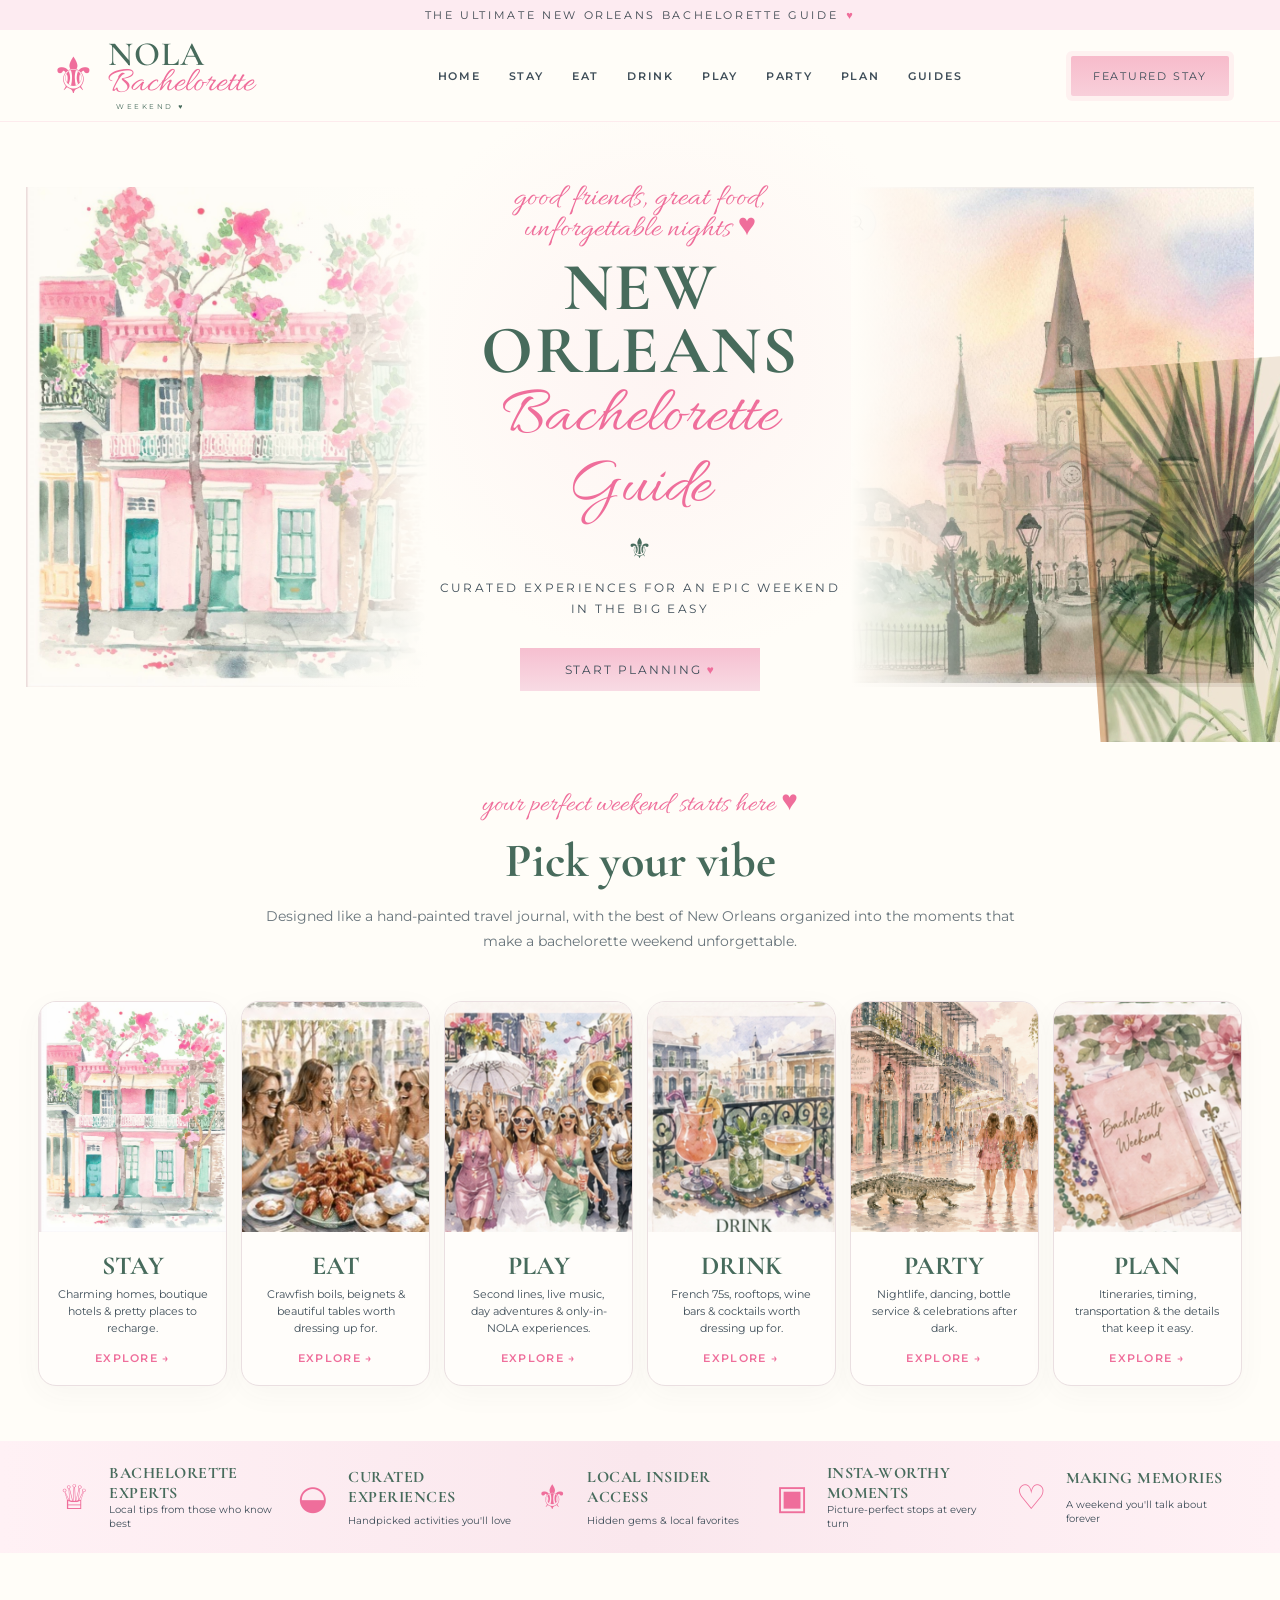
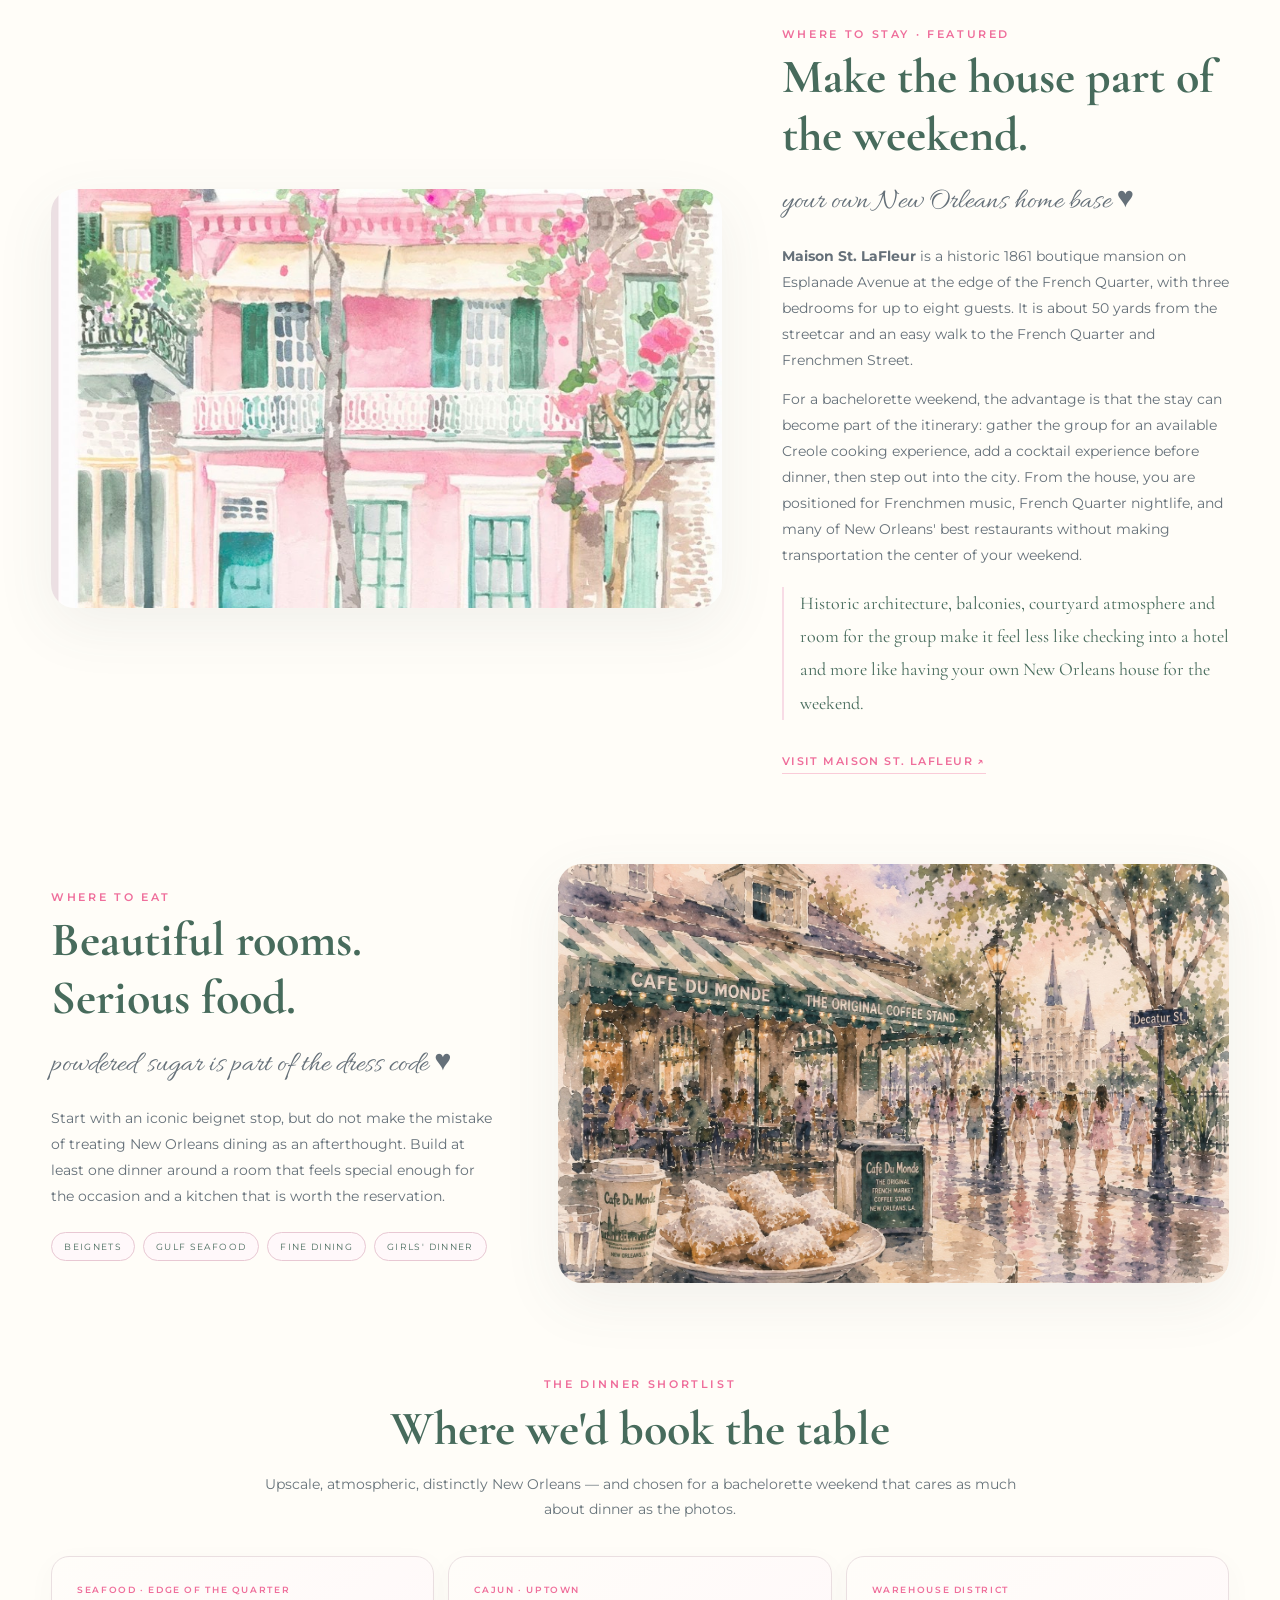
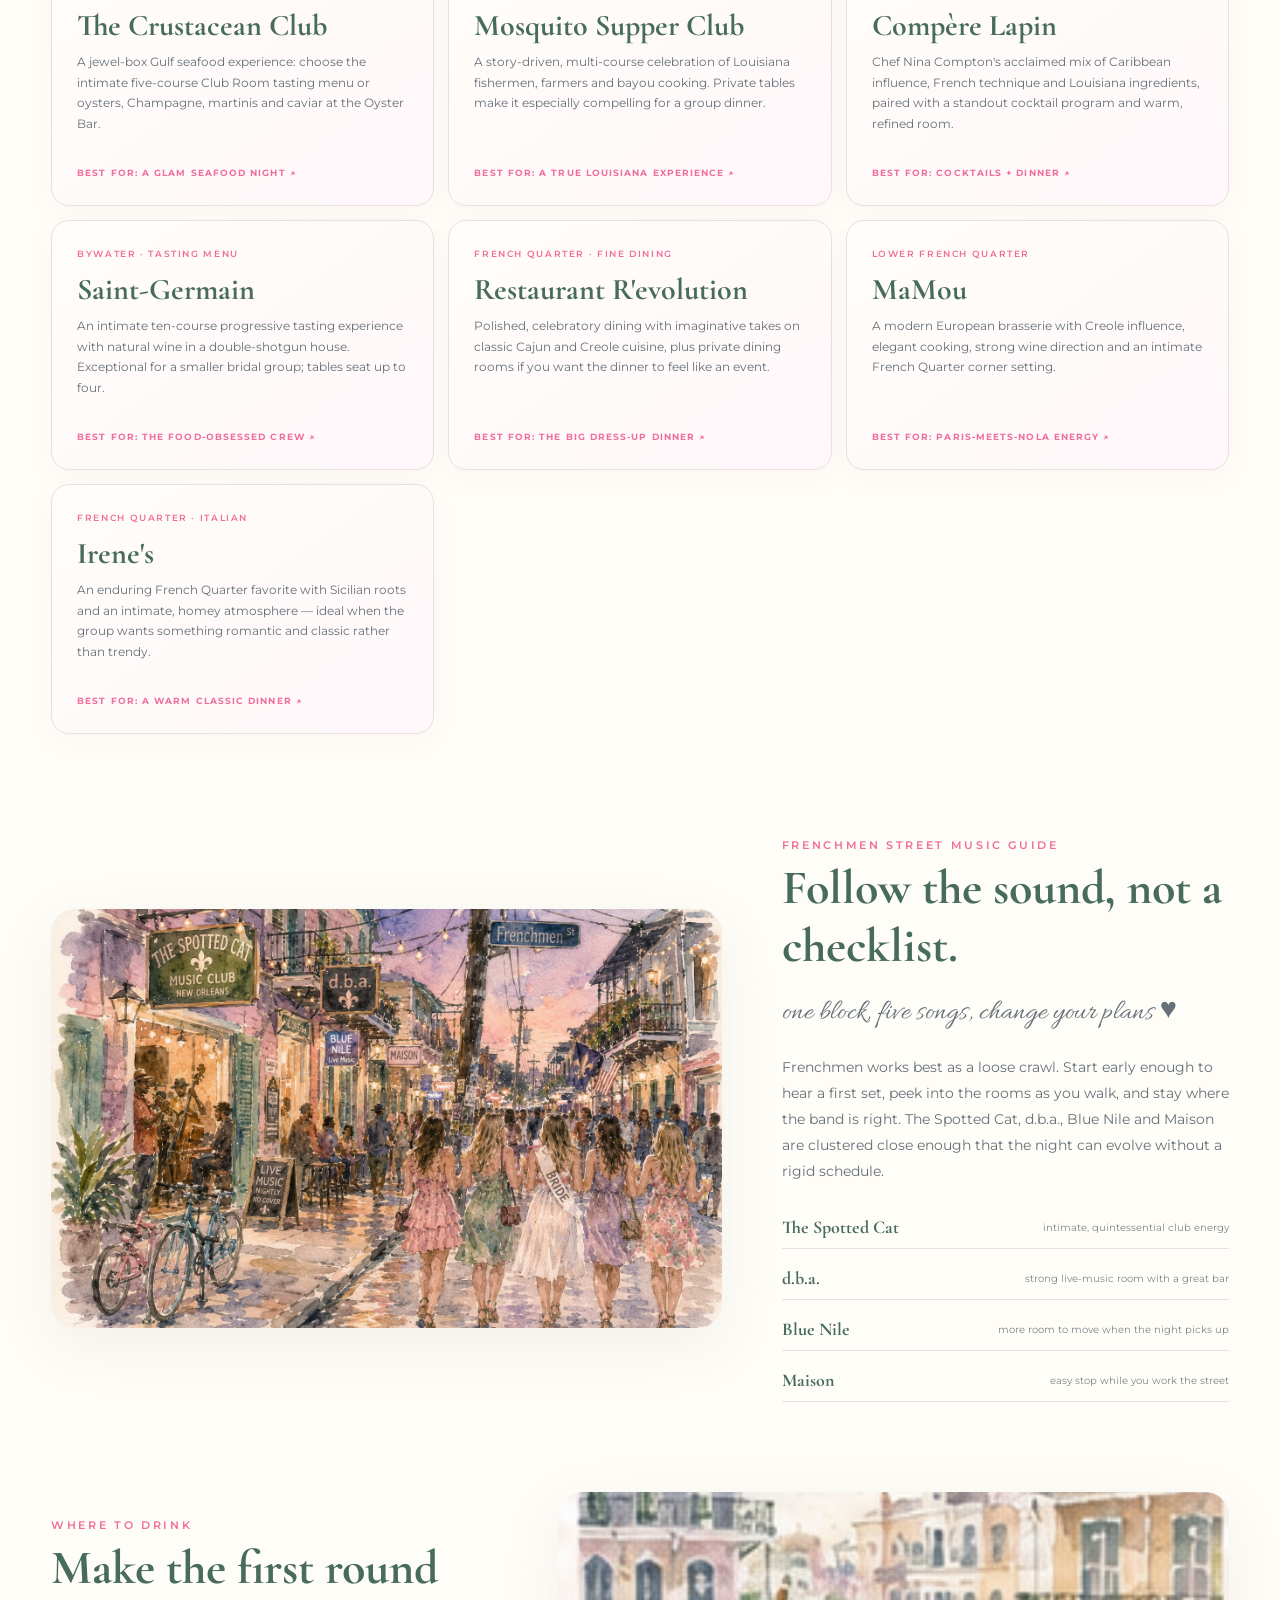
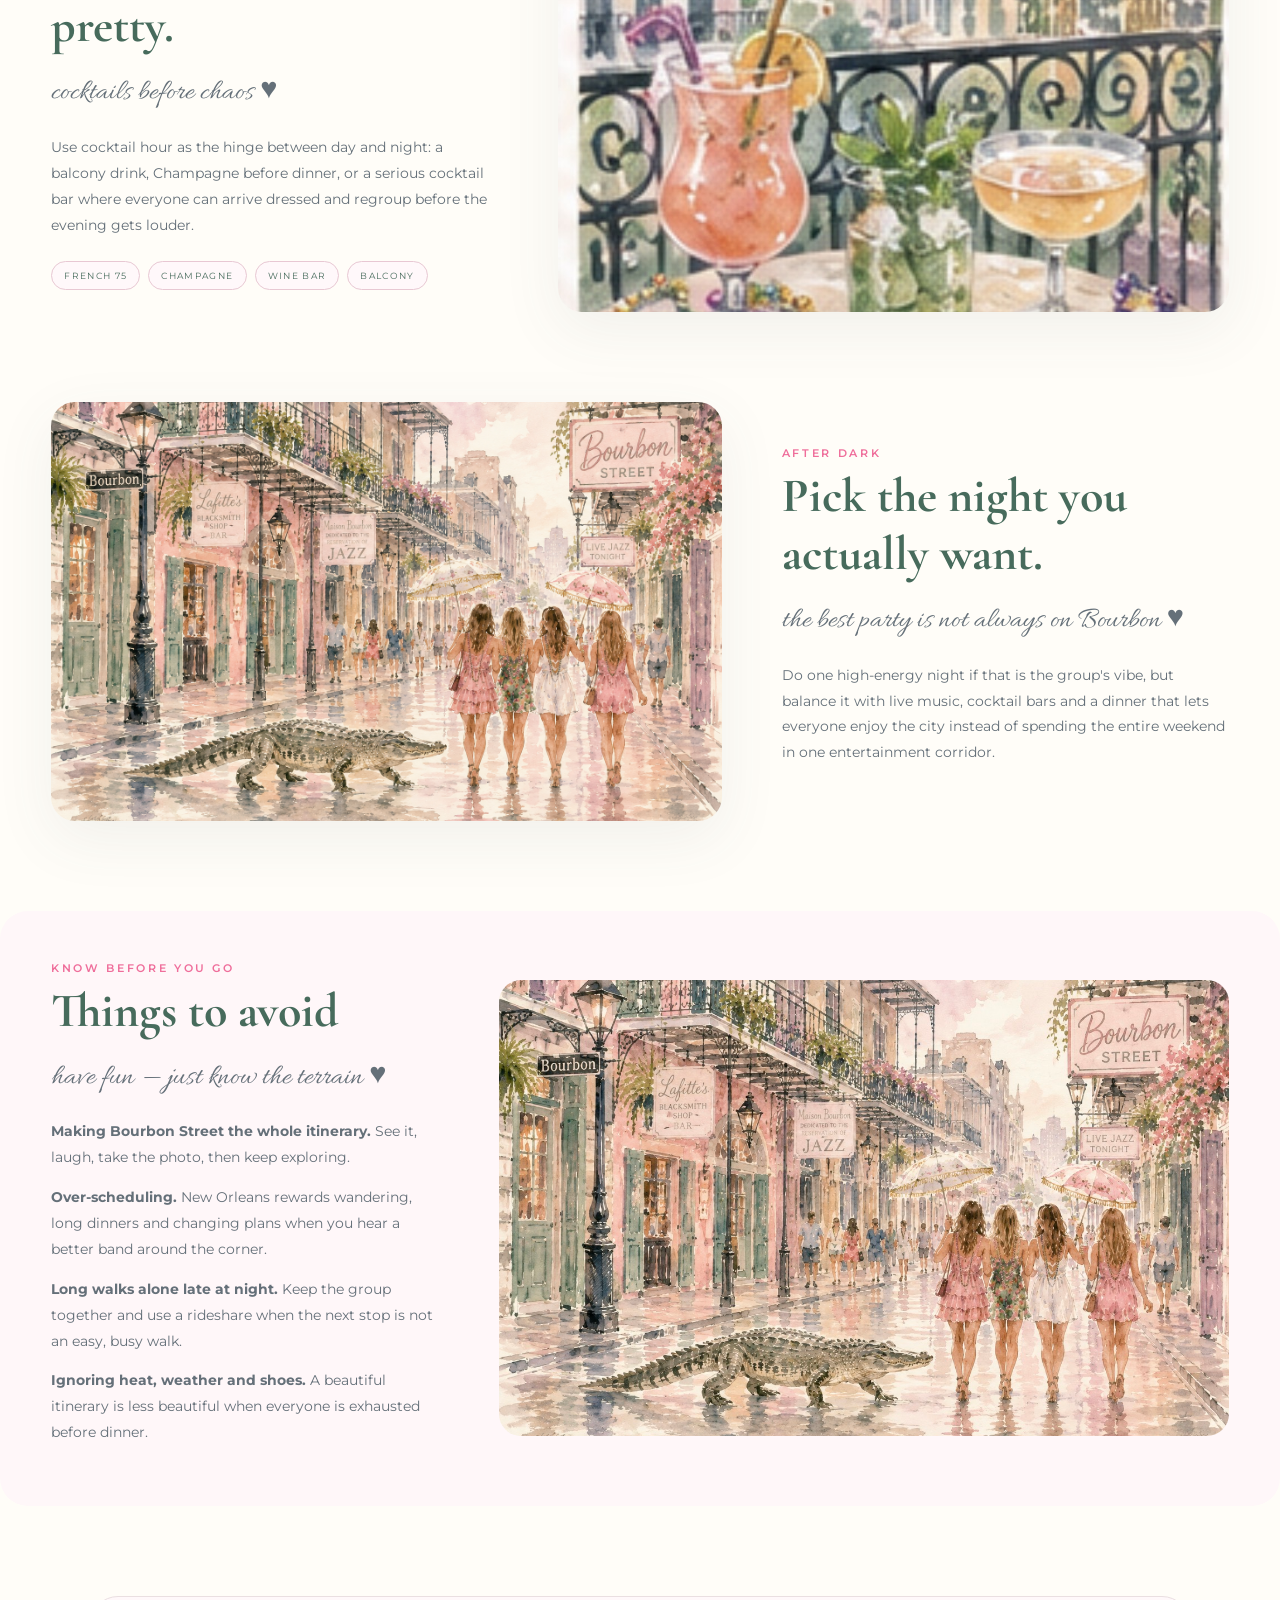
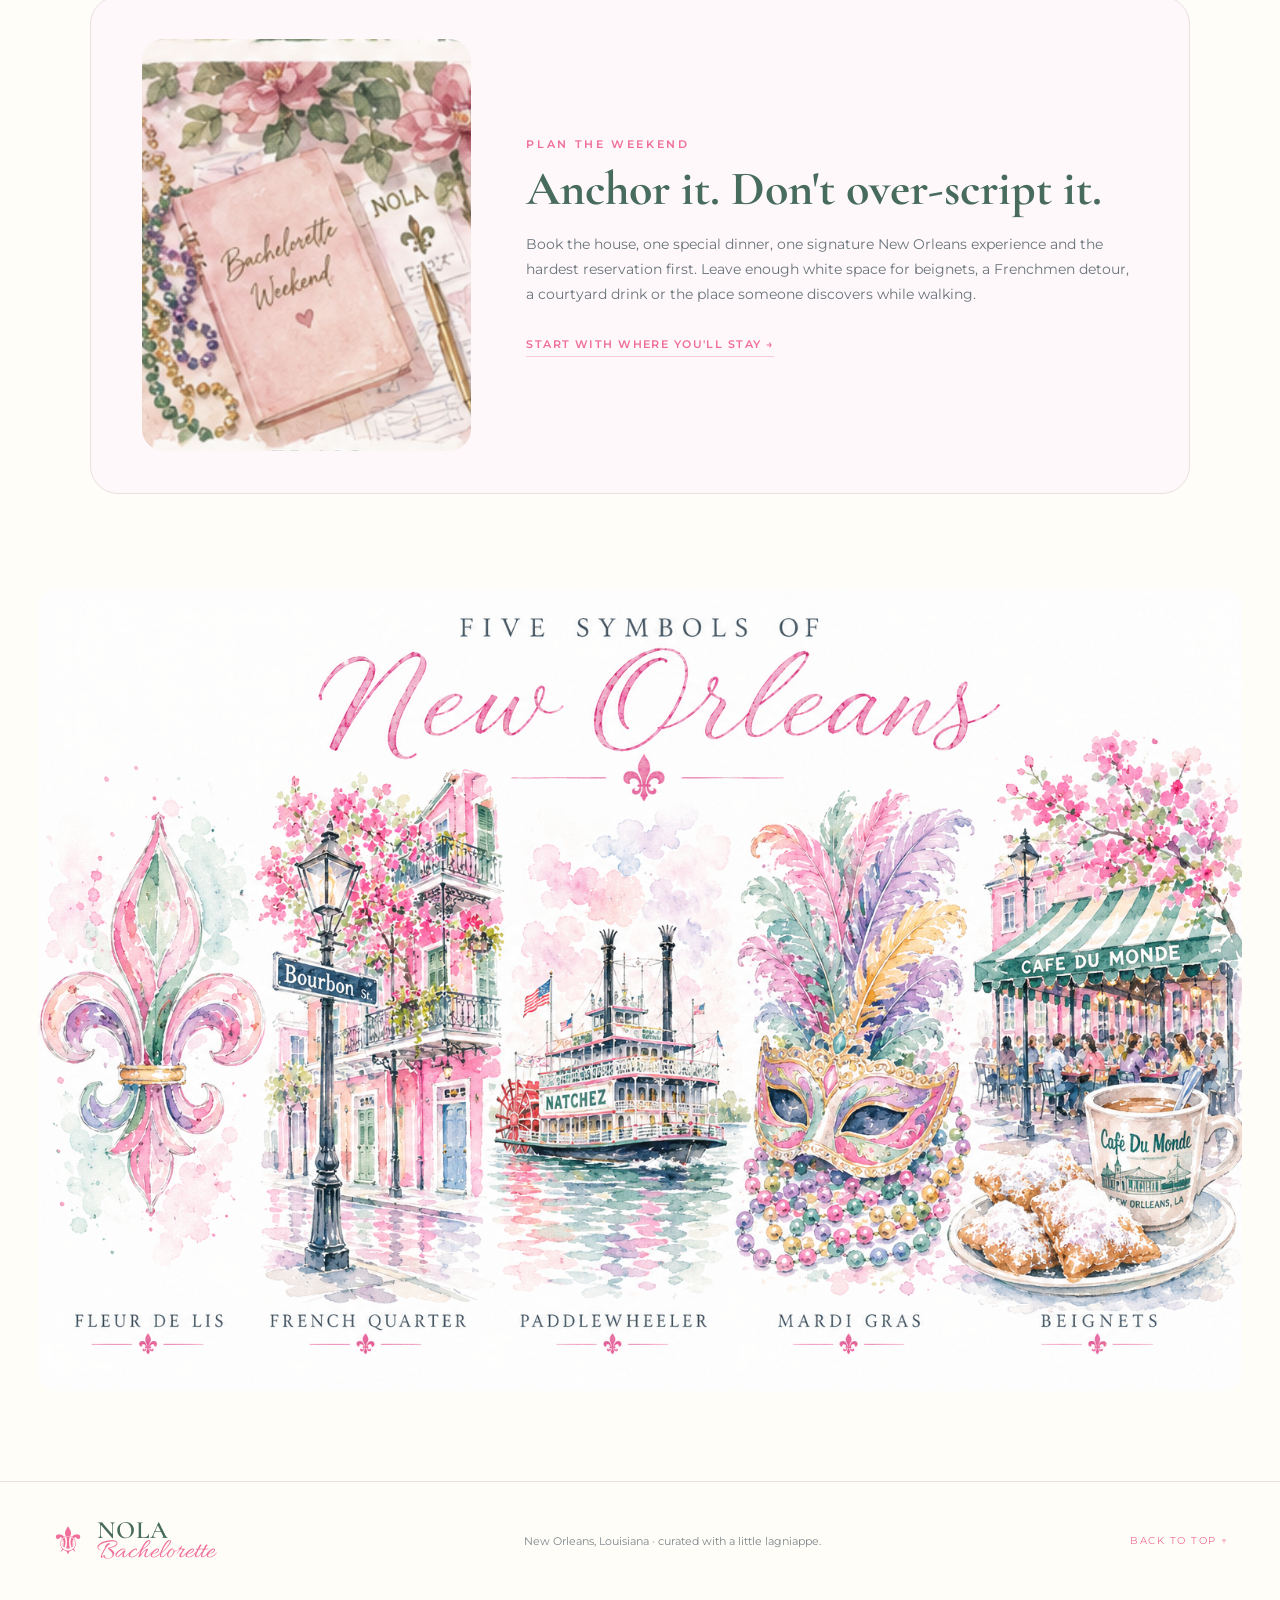
==== index.html @ ec8b835e "Add files via upload" ====
<!doctype html>
<html lang="en">
<head>
  <meta charset="utf-8" />
  <meta name="viewport" content="width=device-width, initial-scale=1" />
  <meta name="description" content="A watercolor New Orleans bachelorette weekend guide to where to stay, eat, drink, hear live music, and celebrate." />
  <title>NOLA Bachelorette Weekend</title>
  <link rel="preconnect" href="https://fonts.googleapis.com">
  <link rel="preconnect" href="https://fonts.gstatic.com" crossorigin>
  <link href="https://fonts.googleapis.com/css2?family=Allura&family=Cormorant+Garamond:wght@500;600&family=Montserrat:wght@400;500;600&display=swap" rel="stylesheet">
  <link rel="stylesheet" href="styles.css" />
</head>
<body>
  <div class="announcement">THE ULTIMATE NEW ORLEANS BACHELORETTE GUIDE <span>♥</span></div>
  <header class="site-header">
    <a class="brand" href="#home" aria-label="NOLA Bachelorette home">
      <span class="brand-mark" aria-hidden="true">⚜</span>
      <span class="brand-copy"><b>NOLA</b><em>Bachelorette</em><small>WEEKEND ♥</small></span>
    </a>
    <button class="menu-toggle" type="button" aria-label="Toggle menu" aria-controls="primary-nav" aria-expanded="false">☰</button>
    <nav class="nav" id="primary-nav" aria-label="Primary navigation">
      <a href="#home">HOME</a>
      <a href="#stay">STAY</a>
      <a href="#eat">EAT</a>
      <a href="#drink">DRINK</a>
      <a href="#play">PLAY</a>
      <a href="#party">PARTY</a>
      <a href="#plan">PLAN</a>
      <a href="#guides">GUIDES</a>
    </nav>
    <a class="contact-btn" href="https://www.maisonsaintlafleur.com/" target="_blank" rel="noopener noreferrer">FEATURED STAY</a>
  </header>

  <main>
    <section class="hero" id="home">
      <div class="hero-art hero-left"><img src="assets/stay.jpg" alt="Pastel watercolor French Quarter house"></div>
      <div class="hero-copy">
        <p class="script-kicker">good friends, great food,<br>unforgettable nights ♥</p>
        <h1>NEW ORLEANS</h1>
        <div class="hero-script">Bachelorette Guide</div>
        <div class="mini-fleur" aria-hidden="true">⚜</div>
        <p class="hero-sub">CURATED EXPERIENCES FOR AN EPIC WEEKEND<br>IN THE BIG EASY</p>
        <a href="#plan" class="brush-button">START PLANNING <span>♥</span></a>
      </div>
      <div class="hero-art hero-right"><img src="assets/cathedral.jpg" alt="Watercolor St. Louis Cathedral"></div>
      <img class="hero-palm" src="assets/palm.jpg" alt="" aria-hidden="true">
    </section>

    <section class="intro">
      <p class="script-kicker">your perfect weekend starts here ♥</p>
      <h2>Pick your vibe</h2>
      <p>Designed like a hand-painted travel journal, with the best of New Orleans organized into the moments that make a bachelorette weekend unforgettable.</p>
    </section>

    <section class="category-grid" aria-label="Bachelorette guide categories">
      <article class="category-card" id="stay">
        <div class="category-image"><img src="assets/stay.jpg" alt="Watercolor New Orleans home"></div>
        <h3>STAY</h3>
        <p>Charming homes, boutique hotels & pretty places to recharge.</p>
        <a href="#stay-guide">EXPLORE →</a>
      </article>

      <article class="category-card" id="eat">
        <div class="category-image"><img src="assets/eat-card.jpg" alt="Watercolor bachelorette brunch with crawfish and beignets"></div>
        <h3>EAT</h3>
        <p>Crawfish boils, beignets & beautiful tables worth dressing up for.</p>
        <a href="#eat-guide">EXPLORE →</a>
      </article>

      <article class="category-card" id="play">
        <div class="category-image"><img src="assets/play-card.jpg" alt="Watercolor New Orleans second line celebration"></div>
        <h3>PLAY</h3>
        <p>Second lines, live music, day adventures & only-in-NOLA experiences.</p>
        <a href="#play-guide">EXPLORE →</a>
      </article>

      <article class="category-card" id="drink">
        <div class="category-image"><img src="assets/drink-card.jpg" alt="Watercolor cocktails on a New Orleans balcony"></div>
        <h3>DRINK</h3>
        <p>French 75s, rooftops, wine bars & cocktails worth dressing up for.</p>
        <a href="#drink-guide">EXPLORE →</a>
      </article>

      <article class="category-card" id="party">
        <div class="category-image"><img src="assets/party.png" alt="Watercolor New Orleans bachelorette nightlife scene"></div>
        <h3>PARTY</h3>
        <p>Nightlife, dancing, bottle service & celebrations after dark.</p>
        <a href="#party-guide">EXPLORE →</a>
      </article>

      <article class="category-card" id="plan">
        <div class="category-image"><img src="assets/plan-card.jpg" alt="Watercolor bachelorette weekend itinerary with Mardi Gras beads"></div>
        <h3>PLAN</h3>
        <p>Itineraries, timing, transportation & the details that keep it easy.</p>
        <a href="#plan-guide">EXPLORE →</a>
      </article>
    </section>

    <section class="feature-strip" aria-label="Why use this guide">
      <div><span>♕</span><b>BACHELORETTE EXPERTS</b><small>Local tips from those who know best</small></div>
      <div><span>◒</span><b>CURATED EXPERIENCES</b><small>Handpicked activities you'll love</small></div>
      <div><span>⚜</span><b>LOCAL INSIDER ACCESS</b><small>Hidden gems & local favorites</small></div>
      <div><span>▣</span><b>INSTA-WORTHY MOMENTS</b><small>Picture-perfect stops at every turn</small></div>
      <div><span>♡</span><b>MAKING MEMORIES</b><small>A weekend you'll talk about forever</small></div>
    </section>

    <section class="editorial-section stay-feature" id="stay-guide">
      <div class="editorial-image"><img src="assets/stay.jpg" alt="Watercolor New Orleans mansion"></div>
      <div class="editorial-copy">
        <span class="eyebrow">WHERE TO STAY · FEATURED</span>
        <h2>Make the house part of the weekend.</h2>
        <p class="script-kicker">your own New Orleans home base ♥</p>
        <p><strong>Maison St. LaFleur</strong> is a historic 1861 boutique mansion on Esplanade Avenue at the edge of the French Quarter, with three bedrooms for up to eight guests. It is about 50 yards from the streetcar and an easy walk to the French Quarter and Frenchmen Street.</p>
        <p>For a bachelorette weekend, the advantage is that the stay can become part of the itinerary: gather the group for an available Creole cooking experience, add a cocktail experience before dinner, then step out into the city. From the house, you are positioned for Frenchmen music, French Quarter nightlife, and many of New Orleans' best restaurants without making transportation the center of your weekend.</p>
        <p class="stay-note">Historic architecture, balconies, courtyard atmosphere and room for the group make it feel less like checking into a hotel and more like having your own New Orleans house for the weekend.</p>
        <a class="primary-link" href="https://www.maisonsaintlafleur.com/" target="_blank" rel="noopener noreferrer">VISIT MAISON ST. LAFLEUR ↗</a>
      </div>
    </section>

    <section class="editorial-section reverse eat-lead" id="eat-guide">
      <div class="editorial-image"><img src="assets/cafe-du-monde-watercolor.jpg" alt="Watercolor Cafe du Monde with beignets in the foreground"></div>
      <div class="editorial-copy">
        <span class="eyebrow">WHERE TO EAT</span>
        <h2>Beautiful rooms. Serious food.</h2>
        <p class="script-kicker">powdered sugar is part of the dress code ♥</p>
        <p>Start with an iconic beignet stop, but do not make the mistake of treating New Orleans dining as an afterthought. Build at least one dinner around a room that feels special enough for the occasion and a kitchen that is worth the reservation.</p>
        <div class="pill-row"><span>BEIGNETS</span><span>GULF SEAFOOD</span><span>FINE DINING</span><span>GIRLS' DINNER</span></div>
      </div>
    </section>

    <section class="recommendations" aria-labelledby="restaurant-title">
      <div class="section-heading">
        <span class="eyebrow">THE DINNER SHORTLIST</span>
        <h2 id="restaurant-title">Where we'd book the table</h2>
        <p>Upscale, atmospheric, distinctly New Orleans — and chosen for a bachelorette weekend that cares as much about dinner as the photos.</p>
      </div>
      <div class="restaurant-grid">
        <a class="restaurant-card" href="https://www.thecrustaceanclub.com/" target="_blank" rel="noopener noreferrer">
          <span class="restaurant-tag">SEAFOOD · EDGE OF THE QUARTER</span><h3>The Crustacean Club</h3>
          <p>A jewel-box Gulf seafood experience: choose the intimate five-course Club Room tasting menu or oysters, Champagne, martinis and caviar at the Oyster Bar.</p><b>BEST FOR: A GLAM SEAFOOD NIGHT ↗</b>
        </a>
        <a class="restaurant-card" href="https://www.mosquitosupperclub.com/" target="_blank" rel="noopener noreferrer">
          <span class="restaurant-tag">CAJUN · UPTOWN</span><h3>Mosquito Supper Club</h3>
          <p>A story-driven, multi-course celebration of Louisiana fishermen, farmers and bayou cooking. Private tables make it especially compelling for a group dinner.</p><b>BEST FOR: A TRUE LOUISIANA EXPERIENCE ↗</b>
        </a>
        <a class="restaurant-card" href="https://www.comperelapin.com/" target="_blank" rel="noopener noreferrer">
          <span class="restaurant-tag">WAREHOUSE DISTRICT</span><h3>Compère Lapin</h3>
          <p>Chef Nina Compton's acclaimed mix of Caribbean influence, French technique and Louisiana ingredients, paired with a standout cocktail program and warm, refined room.</p><b>BEST FOR: COCKTAILS + DINNER ↗</b>
        </a>
        <a class="restaurant-card" href="https://saintgermainnola.com/" target="_blank" rel="noopener noreferrer">
          <span class="restaurant-tag">BYWATER · TASTING MENU</span><h3>Saint-Germain</h3>
          <p>An intimate ten-course progressive tasting experience with natural wine in a double-shotgun house. Exceptional for a smaller bridal group; tables seat up to four.</p><b>BEST FOR: THE FOOD-OBSESSED CREW ↗</b>
        </a>
        <a class="restaurant-card" href="https://www.revolutionnola.com/" target="_blank" rel="noopener noreferrer">
          <span class="restaurant-tag">FRENCH QUARTER · FINE DINING</span><h3>Restaurant R'evolution</h3>
          <p>Polished, celebratory dining with imaginative takes on classic Cajun and Creole cuisine, plus private dining rooms if you want the dinner to feel like an event.</p><b>BEST FOR: THE BIG DRESS-UP DINNER ↗</b>
        </a>
        <a class="restaurant-card" href="https://www.mamounola.com/" target="_blank" rel="noopener noreferrer">
          <span class="restaurant-tag">LOWER FRENCH QUARTER</span><h3>MaMou</h3>
          <p>A modern European brasserie with Creole influence, elegant cooking, strong wine direction and an intimate French Quarter corner setting.</p><b>BEST FOR: PARIS-MEETS-NOLA ENERGY ↗</b>
        </a>
        <a class="restaurant-card" href="https://irenesnola.com/" target="_blank" rel="noopener noreferrer">
          <span class="restaurant-tag">FRENCH QUARTER · ITALIAN</span><h3>Irene's</h3>
          <p>An enduring French Quarter favorite with Sicilian roots and an intimate, homey atmosphere — ideal when the group wants something romantic and classic rather than trendy.</p><b>BEST FOR: A WARM CLASSIC DINNER ↗</b>
        </a>
      </div>
    </section>

    <section class="editorial-section" id="play-guide">
      <div class="editorial-image"><img src="assets/frenchmen-watercolor.jpg" alt="Watercolor Frenchmen Street with music clubs and a bachelorette group"></div>
      <div class="editorial-copy">
        <span class="eyebrow">FRENCHMEN STREET MUSIC GUIDE</span>
        <h2>Follow the sound, not a checklist.</h2>
        <p class="script-kicker">one block, five songs, change your plans ♥</p>
        <p>Frenchmen works best as a loose crawl. Start early enough to hear a first set, peek into the rooms as you walk, and stay where the band is right. The Spotted Cat, d.b.a., Blue Nile and Maison are clustered close enough that the night can evolve without a rigid schedule.</p>
        <div class="music-list" aria-label="Frenchmen Street music stops">
          <span><b>The Spotted Cat</b><small>intimate, quintessential club energy</small></span>
          <span><b>d.b.a.</b><small>strong live-music room with a great bar</small></span>
          <span><b>Blue Nile</b><small>more room to move when the night picks up</small></span>
          <span><b>Maison</b><small>easy stop while you work the street</small></span>
        </div>
      </div>
    </section>

    <section class="editorial-section reverse" id="drink-guide">
      <div class="editorial-image"><img src="assets/drink-card.jpg" alt="Watercolor New Orleans cocktails overlooking the French Quarter"></div>
      <div class="editorial-copy">
        <span class="eyebrow">WHERE TO DRINK</span>
        <h2>Make the first round pretty.</h2>
        <p class="script-kicker">cocktails before chaos ♥</p>
        <p>Use cocktail hour as the hinge between day and night: a balcony drink, Champagne before dinner, or a serious cocktail bar where everyone can arrive dressed and regroup before the evening gets louder.</p>
        <div class="pill-row"><span>FRENCH 75</span><span>CHAMPAGNE</span><span>WINE BAR</span><span>BALCONY</span></div>
      </div>
    </section>

    <section class="editorial-section" id="party-guide">
      <div class="editorial-image"><img src="assets/party.png" alt="Watercolor New Orleans nightlife with a bachelorette group"></div>
      <div class="editorial-copy">
        <span class="eyebrow">AFTER DARK</span>
        <h2>Pick the night you actually want.</h2>
        <p class="script-kicker">the best party is not always on Bourbon ♥</p>
        <p>Do one high-energy night if that is the group's vibe, but balance it with live music, cocktail bars and a dinner that lets everyone enjoy the city instead of spending the entire weekend in one entertainment corridor.</p>
      </div>
    </section>

    <section class="avoid-section" id="things-to-avoid">
      <div class="avoid-copy">
        <span class="eyebrow">KNOW BEFORE YOU GO</span>
        <h2>Things to avoid</h2>
        <p class="script-kicker">have fun — just know the terrain ♥</p>
        <p><strong>Making Bourbon Street the whole itinerary.</strong> See it, laugh, take the photo, then keep exploring.</p>
        <p><strong>Over-scheduling.</strong> New Orleans rewards wandering, long dinners and changing plans when you hear a better band around the corner.</p>
        <p><strong>Long walks alone late at night.</strong> Keep the group together and use a rideshare when the next stop is not an easy, busy walk.</p>
        <p><strong>Ignoring heat, weather and shoes.</strong> A beautiful itinerary is less beautiful when everyone is exhausted before dinner.</p>
      </div>
      <div class="avoid-image"><img src="assets/avoid-watercolor.jpg" alt="Pastel watercolor Bourbon Street scene with a bachelorette group and an alligator"></div>
    </section>

    <section class="plan-section" id="plan-guide">
      <div class="plan-art-large"><img src="assets/plan-card.jpg" alt="Watercolor bachelorette weekend planning notebook, map and Mardi Gras beads"></div>
      <div>
        <span class="eyebrow">PLAN THE WEEKEND</span>
        <h2>Anchor it. Don't over-script it.</h2>
        <p>Book the house, one special dinner, one signature New Orleans experience and the hardest reservation first. Leave enough white space for beignets, a Frenchmen detour, a courtyard drink or the place someone discovers while walking.</p>
        <a class="primary-link" href="#stay-guide">START WITH WHERE YOU'LL STAY →</a>
      </div>
    </section>

    <section class="symbols" id="guides">
      <img src="assets/symbols.png" alt="Five watercolor symbols of New Orleans">
    </section>
  </main>

  <footer>
    <div class="brand footer-brand"><span class="brand-mark" aria-hidden="true">⚜</span><span class="brand-copy"><b>NOLA</b><em>Bachelorette</em></span></div>
    <p>New Orleans, Louisiana · curated with a little lagniappe.</p>
    <a href="#home">BACK TO TOP ↑</a>
  </footer>

  <script src="script.js"></script>
</body>
</html>
---- styles.css ----
:root{
  --ivory:#fffdf8;
  --pink:#ef6e9b;
  --pink-soft:#f8dce6;
  --pink-pale:#fff3f7;
  --green:#476b5c;
  --mint:#a8c7b6;
  --lav:#aaa0bd;
  --ink:#3f4e59;
  --gold:#dfb66a;
  --line:#eadfe1;
}
*{box-sizing:border-box}
html{scroll-behavior:smooth}
body{margin:0;background:var(--ivory);color:var(--ink);font-family:'Montserrat',sans-serif}
img{display:block;width:100%}
a{color:inherit;text-decoration:none}
.announcement{height:30px;display:flex;align-items:center;justify-content:center;background:#fdebf1;font-size:11px;letter-spacing:.24em;color:#3d4850}.announcement span{color:var(--pink);margin-left:8px}
.site-header{position:sticky;top:0;z-index:20;height:92px;display:grid;grid-template-columns:280px 1fr 160px;align-items:center;padding:0 4vw;background:rgba(255,253,248,.94);backdrop-filter:blur(12px);border-bottom:1px solid rgba(239,110,155,.12)}
.brand{display:flex;align-items:center;gap:12px}.brand-mark{font-size:50px;color:var(--pink);line-height:1}.brand-copy{display:flex;flex-direction:column;line-height:.8}.brand-copy b{font-family:'Cormorant Garamond',serif;font-size:34px;font-weight:600;color:var(--green);letter-spacing:.03em}.brand-copy em{font-family:'Allura',cursive;font-size:35px;font-style:normal;color:var(--pink);transform:translateY(2px)}.brand-copy small{font-size:7px;letter-spacing:.36em;color:var(--green);margin-top:8px;margin-left:8px}
.nav{display:flex;gap:28px;justify-content:center}.nav a{font-size:11px;letter-spacing:.16em;font-weight:600;position:relative}.nav a:after{content:"";position:absolute;left:0;right:100%;bottom:-10px;height:2px;background:var(--pink);transition:.2s}.nav a:hover:after{right:0}
.contact-btn{justify-self:end;background:linear-gradient(180deg,#f7bbcb,#f8cfda);padding:13px 22px;border-radius:2px;font-size:11px;letter-spacing:.16em;box-shadow:0 0 0 5px rgba(247,187,203,.18)}.menu-toggle{display:none;border:0;background:transparent;font-size:24px}
.hero{min-height:620px;display:grid;grid-template-columns:1.05fr 1.1fr 1.05fr;align-items:center;position:relative;overflow:hidden;padding:28px 2vw 18px;background:radial-gradient(circle at 52% 40%,rgba(250,216,226,.25),transparent 38%)}
.hero-art{height:500px;overflow:hidden;position:relative}.hero-art img{height:100%;object-fit:cover;mix-blend-mode:multiply}.hero-left img{object-position:center}.hero-right img{object-position:center}.hero-art:after{content:"";position:absolute;inset:0;pointer-events:none}.hero-left:after{background:linear-gradient(90deg,transparent 60%,var(--ivory) 100%)}.hero-right:after{background:linear-gradient(270deg,transparent 60%,var(--ivory) 100%)}
.hero-palm{position:absolute;right:-70px;bottom:-70px;width:260px;opacity:.72;mix-blend-mode:multiply;transform:rotate(-4deg)}
.hero-copy{text-align:center;z-index:2;padding:0 10px}.script-kicker{font-family:'Allura',cursive;color:var(--pink);font-size:31px;line-height:1;margin:0 0 12px}.hero h1{font-family:'Cormorant Garamond',serif;color:var(--green);font-size:68px;line-height:.92;margin:0;letter-spacing:.02em}.hero-script{font-family:'Allura',cursive;color:var(--pink);font-size:66px;line-height:1.08}.mini-fleur{font-size:28px;color:var(--green);margin:6px auto}.hero-sub{font-size:12px;letter-spacing:.2em;line-height:1.8}.brush-button{display:inline-block;margin-top:16px;padding:14px 45px;background:linear-gradient(180deg,#f6bfd0,#f8dbe4);font-size:12px;letter-spacing:.16em;position:relative}.brush-button span{color:var(--pink)}
.intro{text-align:center;max-width:800px;margin:50px auto 25px;padding:0 24px}.intro .script-kicker{font-size:28px}.intro h2,.editorial-copy h2,.avoid-copy h2{font-family:'Cormorant Garamond',serif;font-size:48px;color:var(--green);margin:6px 0 12px}.intro p:last-child{font-size:14px;line-height:1.8;color:#68747b}
.category-grid{display:grid;grid-template-columns:repeat(6,1fr);gap:14px;padding:22px 3vw 55px}.category-card{background:#fffdfa;border:1px solid var(--line);border-radius:18px;overflow:hidden;text-align:center;transition:.2s;box-shadow:0 8px 30px rgba(84,71,79,.04)}.category-card:hover{transform:translateY(-4px);box-shadow:0 14px 36px rgba(84,71,79,.09)}.category-image{height:230px;overflow:hidden;background:#faf7f4}.category-image img{height:100%;object-fit:cover}.drink-art img{object-position:60% 50%;transform:scale(1.35)}.plan-art img{object-position:center}.category-card h3{font-family:'Cormorant Garamond',serif;font-size:26px;color:var(--green);margin:18px 0 5px}.category-card p{font-size:11px;line-height:1.55;min-height:52px;padding:0 18px;margin:0}.category-card a{display:inline-block;color:var(--pink);font-size:11px;letter-spacing:.12em;font-weight:600;margin:13px 0 20px}
.feature-strip{display:grid;grid-template-columns:repeat(5,1fr);gap:18px;background:linear-gradient(90deg,#fff1f5,#fae7ed,#fff1f5);padding:22px 4vw;margin-bottom:70px}.feature-strip div{display:grid;grid-template-columns:46px 1fr;grid-template-rows:auto auto;column-gap:12px;align-items:center}.feature-strip span{grid-row:1/3;font-size:34px;color:var(--pink);text-align:center}.feature-strip b{font-family:'Cormorant Garamond',serif;font-size:16px;color:var(--green);letter-spacing:.03em}.feature-strip small{font-size:10px;line-height:1.4}
.editorial-section{max-width:1280px;margin:0 auto 90px;padding:0 4vw;display:grid;grid-template-columns:1.2fr .8fr;gap:60px;align-items:center}.editorial-section.reverse{grid-template-columns:.8fr 1.2fr}.editorial-section.reverse .editorial-image{order:2}.editorial-image{border-radius:24px;overflow:hidden;box-shadow:0 18px 60px rgba(76,85,88,.08)}.editorial-image img{aspect-ratio:16/10;object-fit:cover}.eyebrow{font-size:11px;letter-spacing:.24em;color:var(--pink);font-weight:600}.editorial-copy p,.avoid-copy p{font-size:14px;line-height:1.85;color:#657079}.editorial-copy .script-kicker,.avoid-copy .script-kicker{font-size:29px;margin:0 0 14px}.pill-row{display:flex;flex-wrap:wrap;gap:8px;margin-top:22px}.pill-row span{border:1px solid #e8c8d3;background:#fff8fa;padding:8px 12px;border-radius:99px;font-size:9px;letter-spacing:.15em;color:var(--green)}
.avoid-section{max-width:1280px;margin:0 auto 90px;padding:46px 4vw;display:grid;grid-template-columns:.7fr 1.3fr;gap:55px;align-items:center;background:#fff7f9;border-radius:28px}.avoid-image{border-radius:22px;overflow:hidden}.avoid-image img{aspect-ratio:16/10;object-fit:cover}.symbols{max-width:1400px;margin:0 auto 90px;padding:0 3vw}.symbols img{border-radius:18px}
footer{border-top:1px solid var(--line);padding:38px 4vw 50px;display:flex;align-items:center;justify-content:space-between;gap:20px}.footer-brand .brand-mark{font-size:38px}.footer-brand .brand-copy b{font-size:25px}.footer-brand .brand-copy em{font-size:28px}footer p{font-size:11px;color:#7c858a}footer>a{font-size:10px;letter-spacing:.15em;color:var(--pink)}
@media(max-width:1180px){.site-header{grid-template-columns:230px 1fr 130px}.nav{gap:16px}.nav a{font-size:9px}.category-grid{grid-template-columns:repeat(3,1fr)}.category-image{height:280px}.feature-strip{grid-template-columns:repeat(2,1fr)}.hero h1{font-size:54px}.hero-script{font-size:55px}}
@media(max-width:820px){.site-header{height:78px;grid-template-columns:1fr auto}.brand-mark{font-size:38px}.brand-copy b{font-size:27px}.brand-copy em{font-size:29px}.contact-btn{display:none}.menu-toggle{display:block}.nav{display:none;position:absolute;top:78px;left:0;right:0;background:var(--ivory);padding:20px;flex-direction:column;align-items:center;border-bottom:1px solid var(--line)}.nav.open{display:flex}.hero{grid-template-columns:1fr;min-height:auto;padding:22px 0 0}.hero-copy{order:1;padding:20px 26px 30px}.hero-left{order:2;height:370px}.hero-right{display:none}.hero-palm{display:none}.hero h1{font-size:50px}.hero-script{font-size:52px}.category-grid{grid-template-columns:repeat(2,1fr);padding:20px 18px 50px}.category-image{height:240px}.feature-strip{grid-template-columns:1fr}.editorial-section,.editorial-section.reverse,.avoid-section{grid-template-columns:1fr;gap:28px;padding-left:22px;padding-right:22px}.editorial-section.reverse .editorial-image{order:0}.avoid-section{margin-left:16px;margin-right:16px}.intro h2,.editorial-copy h2,.avoid-copy h2{font-size:40px}footer{flex-direction:column;text-align:center}}
@media(max-width:520px){.announcement{font-size:8px;letter-spacing:.14em}.site-header{padding:0 16px}.category-grid{grid-template-columns:1fr}.category-image{height:300px}.hero h1{font-size:42px}.hero-script{font-size:47px}.script-kicker{font-size:27px}.intro{margin-top:30px}.feature-strip{margin-bottom:50px}.editorial-section{margin-bottom:60px}.symbols{margin-bottom:60px}}

/* Added guide content */
.stay-feature{scroll-margin-top:130px}.stay-note{padding-left:16px;border-left:2px solid var(--pink-soft);font-family:'Cormorant Garamond',serif;font-size:18px!important;color:var(--green)!important}.primary-link{display:inline-block;margin-top:16px;color:var(--pink);font-size:11px;letter-spacing:.13em;font-weight:600;border-bottom:1px solid rgba(239,110,155,.35);padding-bottom:5px}.primary-link:hover{border-bottom-color:var(--pink)}
.recommendations{max-width:1280px;margin:0 auto 100px;padding:0 4vw}.section-heading{max-width:760px;margin:0 auto 34px;text-align:center}.section-heading h2,.plan-section h2{font-family:'Cormorant Garamond',serif;font-size:48px;color:var(--green);margin:8px 0 12px}.section-heading p,.plan-section p{font-size:14px;line-height:1.8;color:#68747b}.restaurant-grid{display:grid;grid-template-columns:repeat(3,1fr);gap:14px}.restaurant-card{display:flex;flex-direction:column;min-height:250px;padding:27px 25px;background:linear-gradient(145deg,#fffdf9,#fff7fa);border:1px solid var(--line);border-radius:18px;transition:.2s;box-shadow:0 8px 28px rgba(84,71,79,.035)}.restaurant-card:hover{transform:translateY(-4px);box-shadow:0 14px 35px rgba(84,71,79,.085);border-color:#e6cbd4}.restaurant-tag{font-size:9px;letter-spacing:.18em;color:var(--pink);font-weight:600}.restaurant-card h3{font-family:'Cormorant Garamond',serif;color:var(--green);font-size:30px;margin:12px 0 8px}.restaurant-card p{font-size:12px;line-height:1.7;color:#657079;margin:0 0 18px}.restaurant-card b{margin-top:auto;font-size:9px;letter-spacing:.12em;color:var(--pink)}
.music-list{display:grid;gap:8px;margin-top:22px}.music-list span{display:flex;justify-content:space-between;gap:20px;border-bottom:1px solid var(--line);padding:10px 0}.music-list b{font-family:'Cormorant Garamond',serif;font-size:18px;color:var(--green)}.music-list small{font-size:10px;color:#7d858a;text-align:right;align-self:center}
.plan-section{max-width:1100px;margin:0 auto 95px;padding:42px 4vw;display:grid;grid-template-columns:.7fr 1.3fr;align-items:center;gap:55px;background:#fff8fa;border:1px solid var(--line);border-radius:28px}.plan-art-large{border-radius:22px;overflow:hidden;background:white}.plan-art-large img{aspect-ratio:4/5;object-fit:cover}.eat-lead .editorial-image img{object-position:center 72%}
@media(max-width:1000px){.restaurant-grid{grid-template-columns:repeat(2,1fr)}}
@media(max-width:820px){.plan-section{grid-template-columns:1fr;margin-left:16px;margin-right:16px;gap:26px}.plan-art-large{max-width:420px;margin:auto}.section-heading h2,.plan-section h2{font-size:40px}}
@media(max-width:600px){.restaurant-grid{grid-template-columns:1fr}.restaurant-card{min-height:auto}.music-list span{display:block}.music-list small{display:block;text-align:left;margin-top:4px}.recommendations{margin-bottom:65px}.section-heading{text-align:left}}
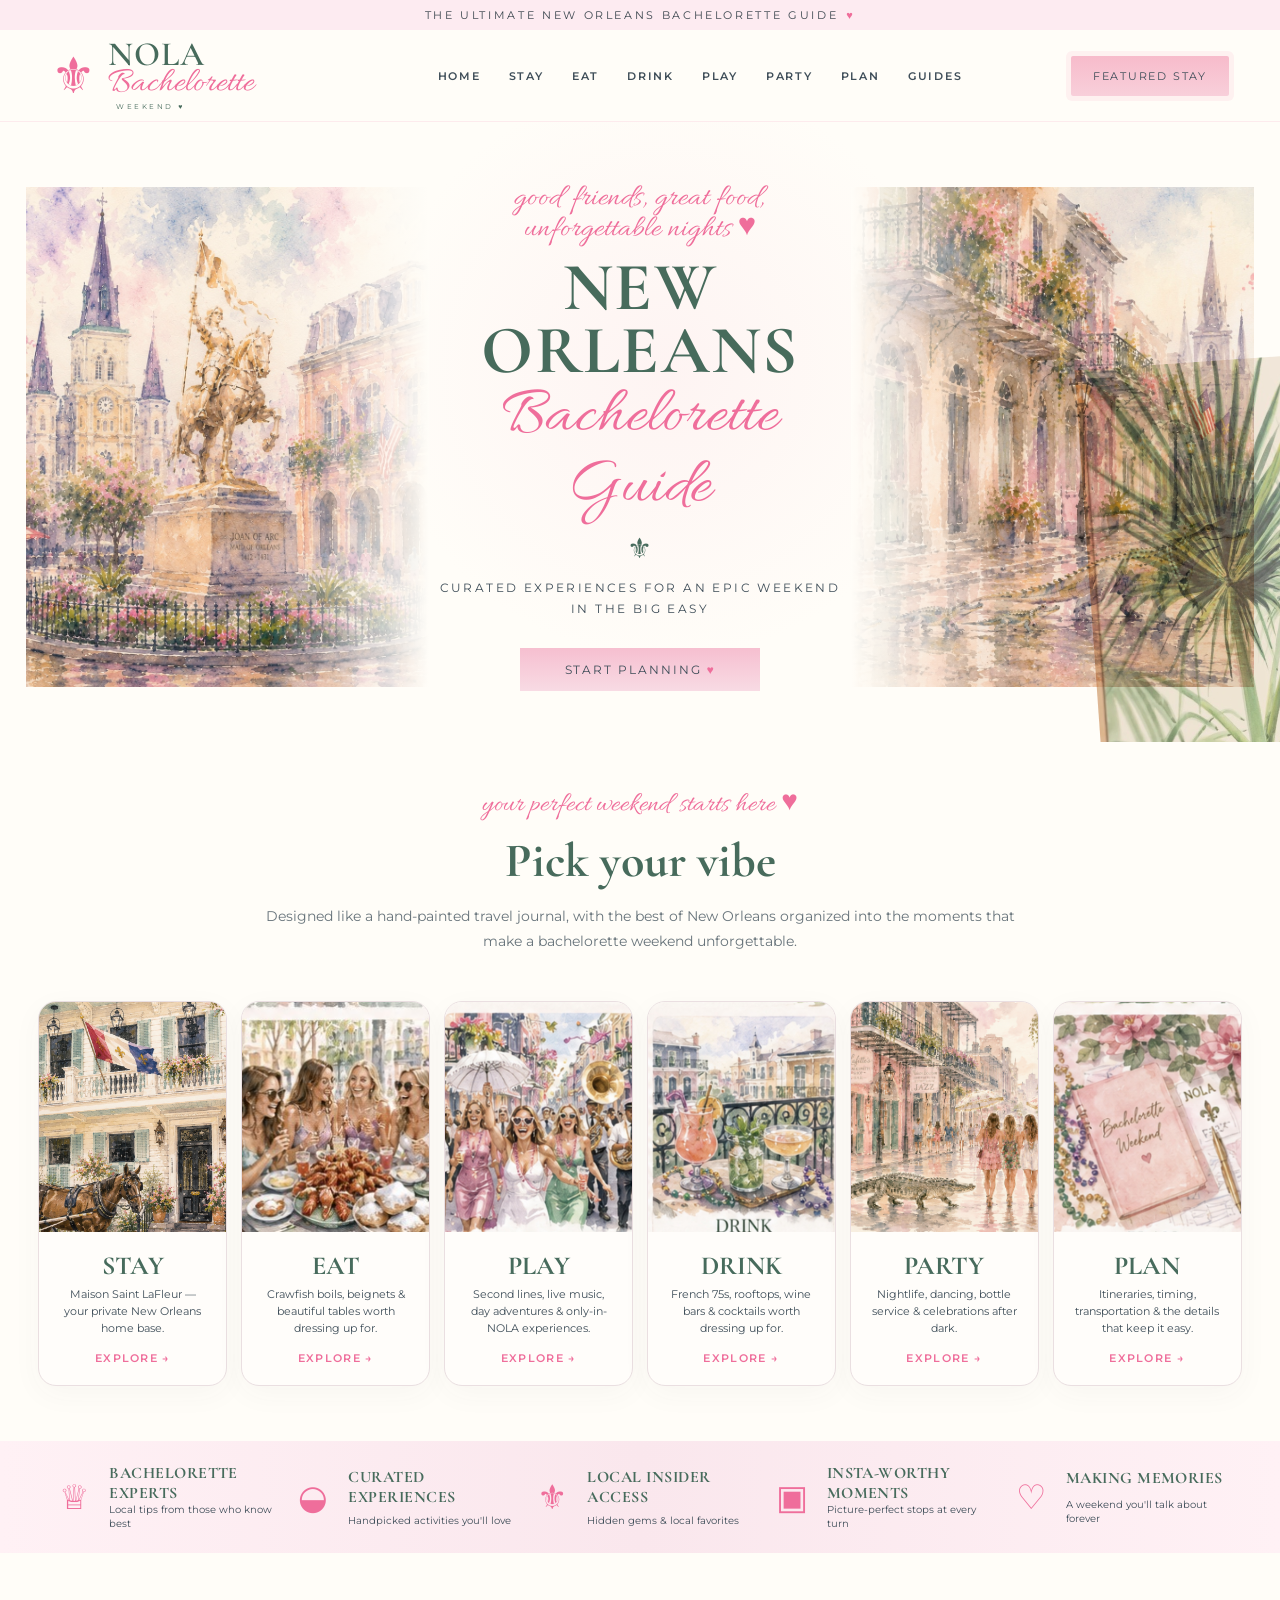
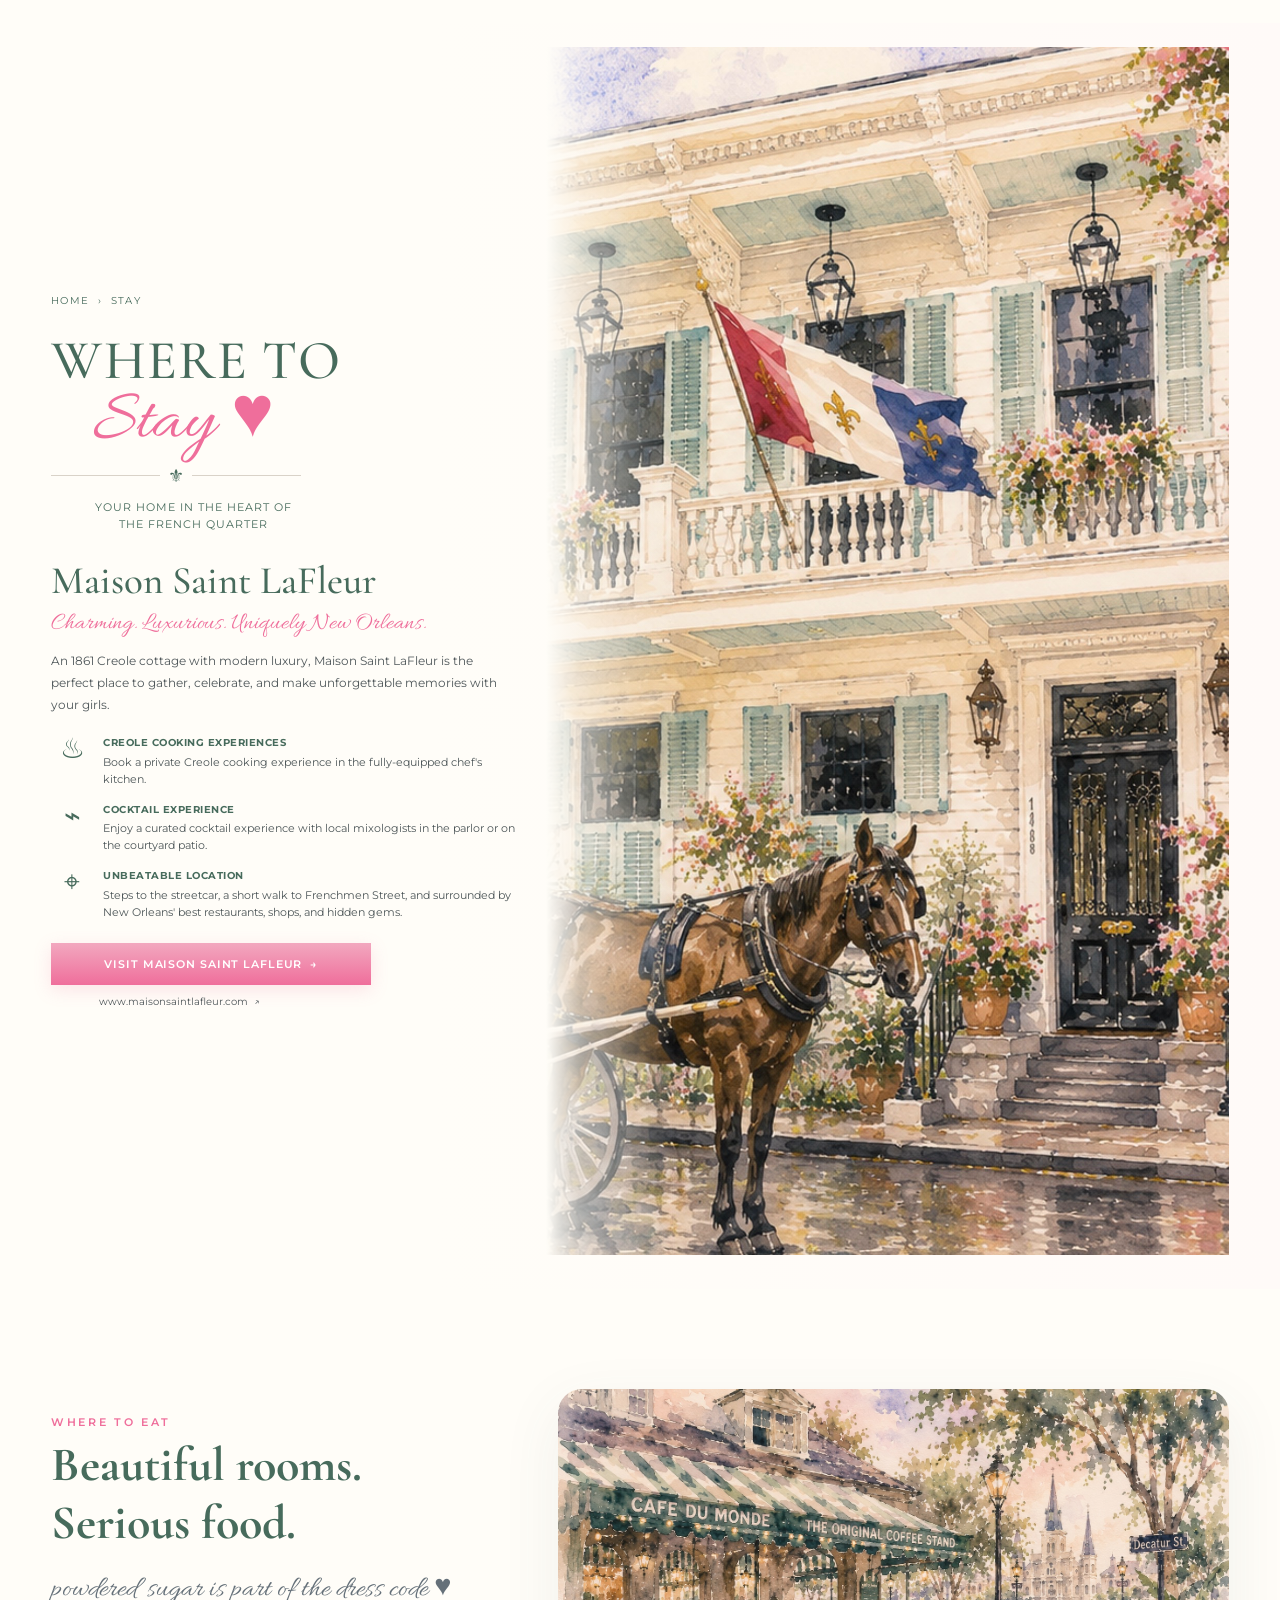
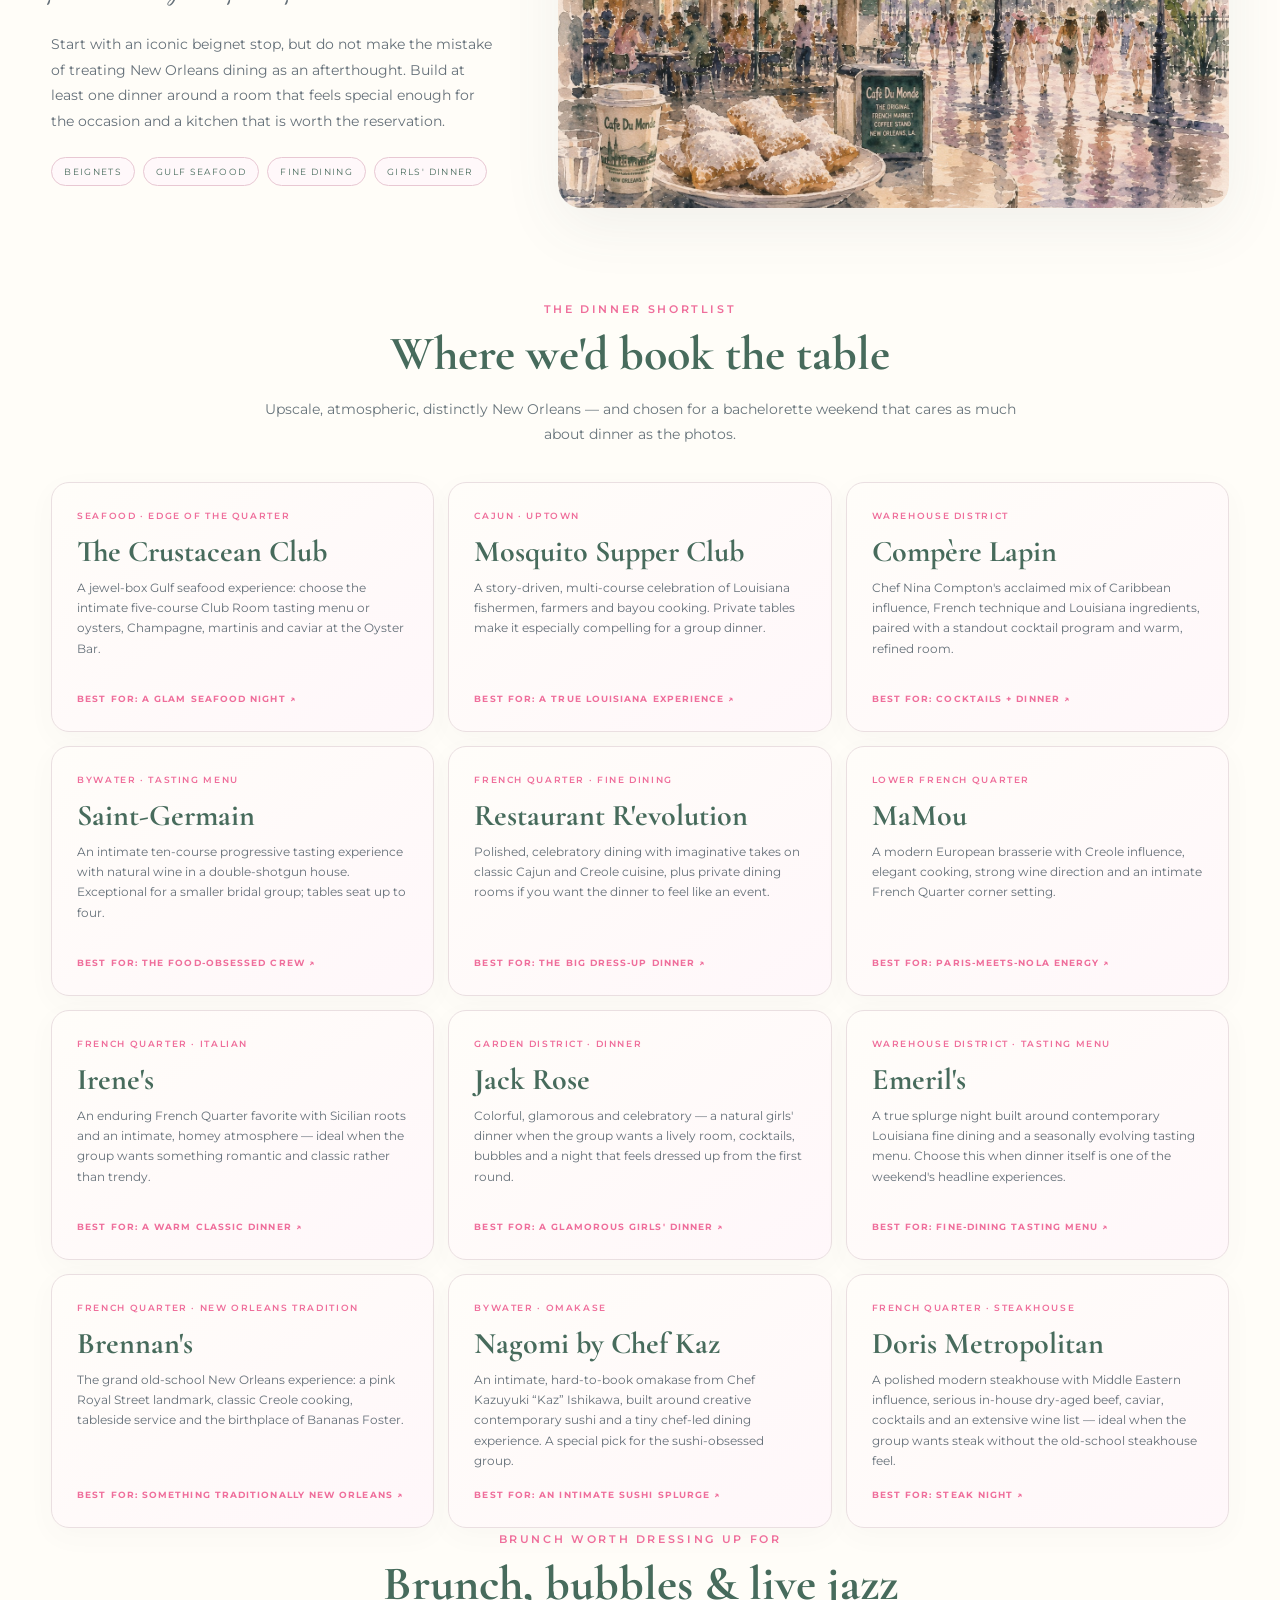
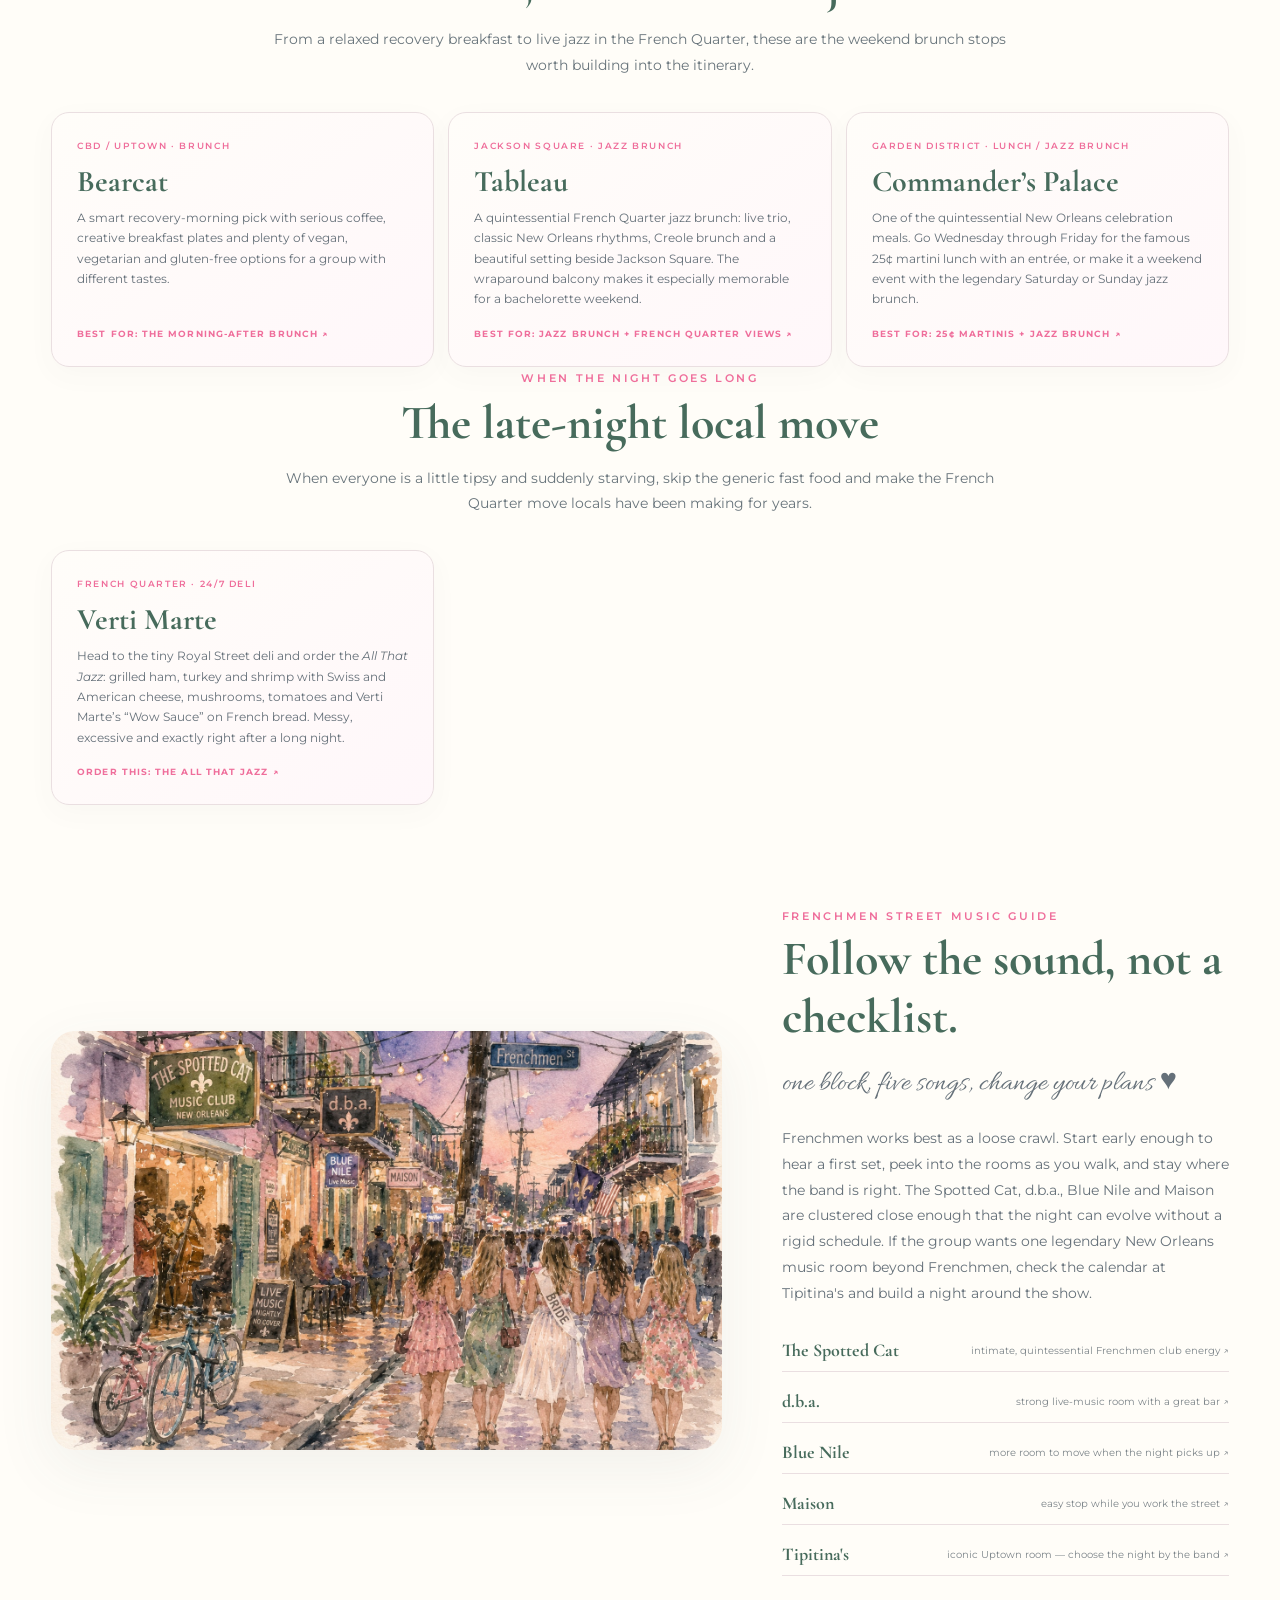
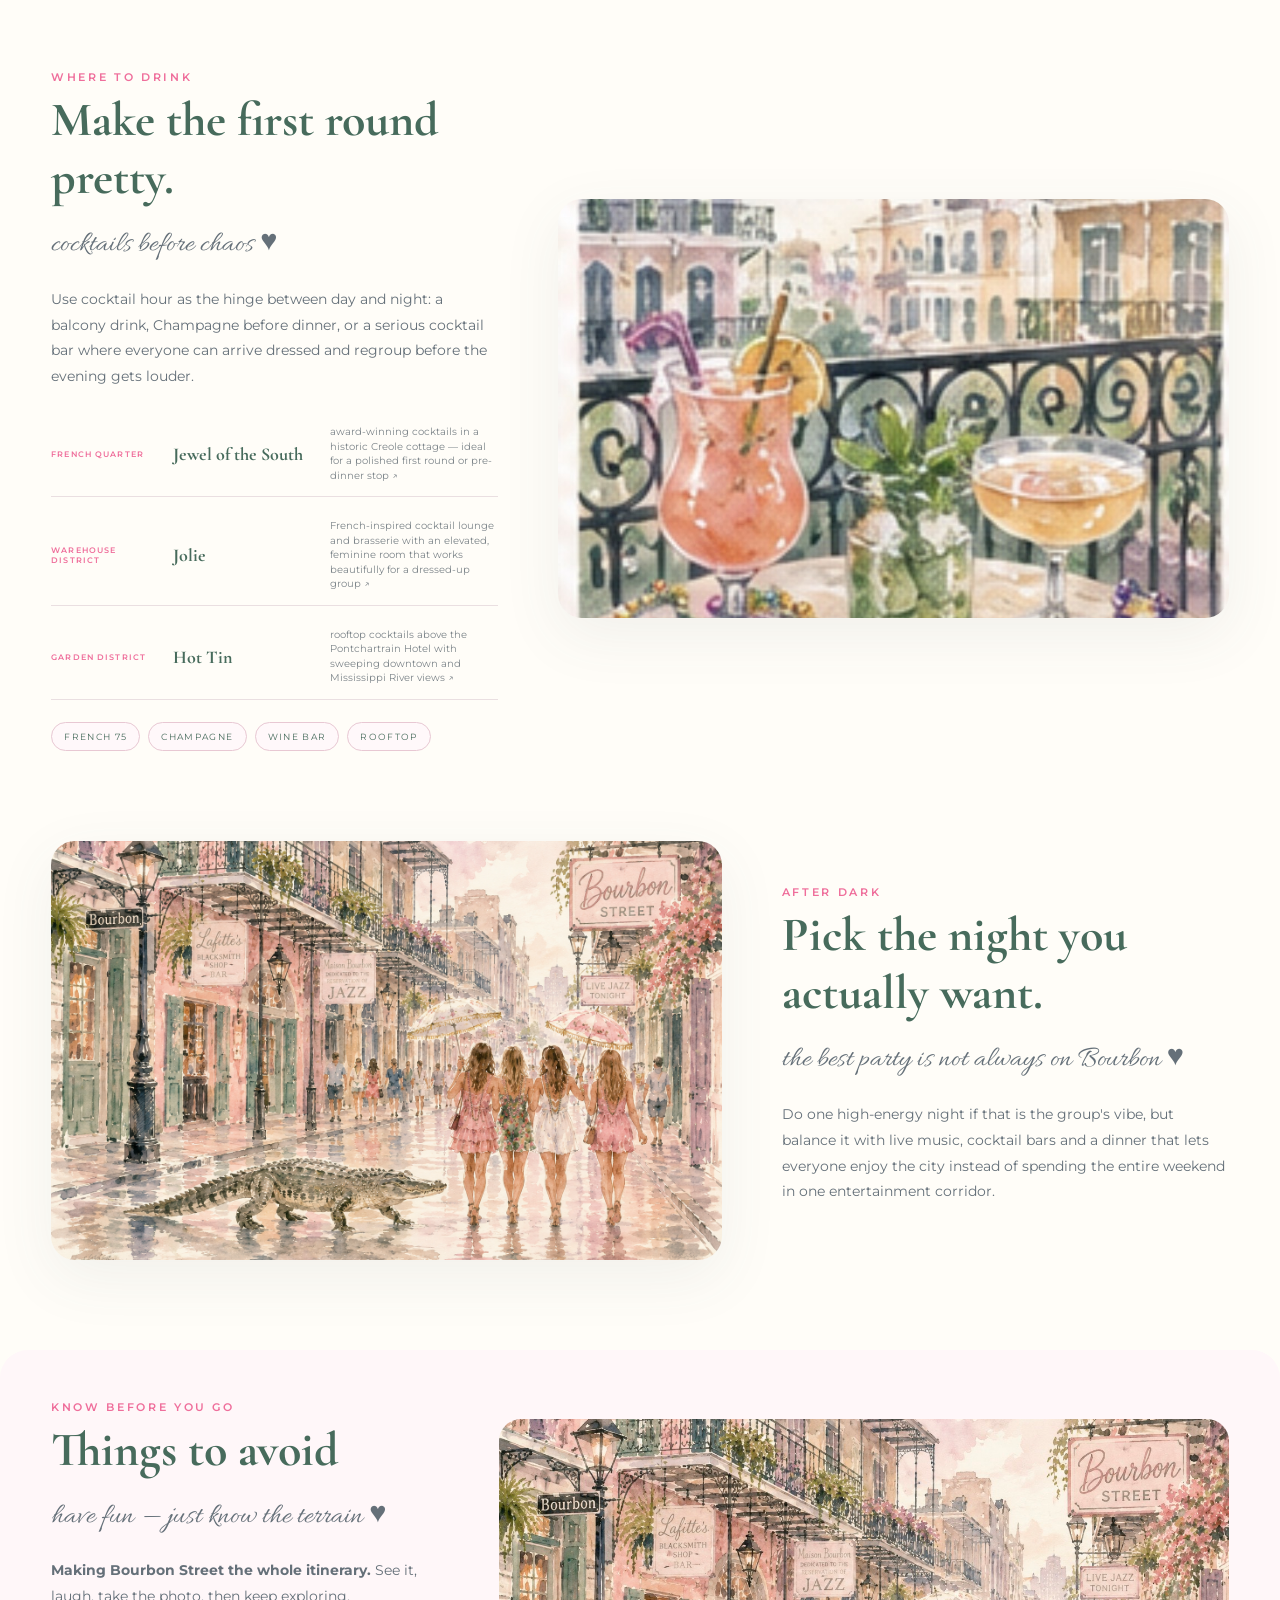
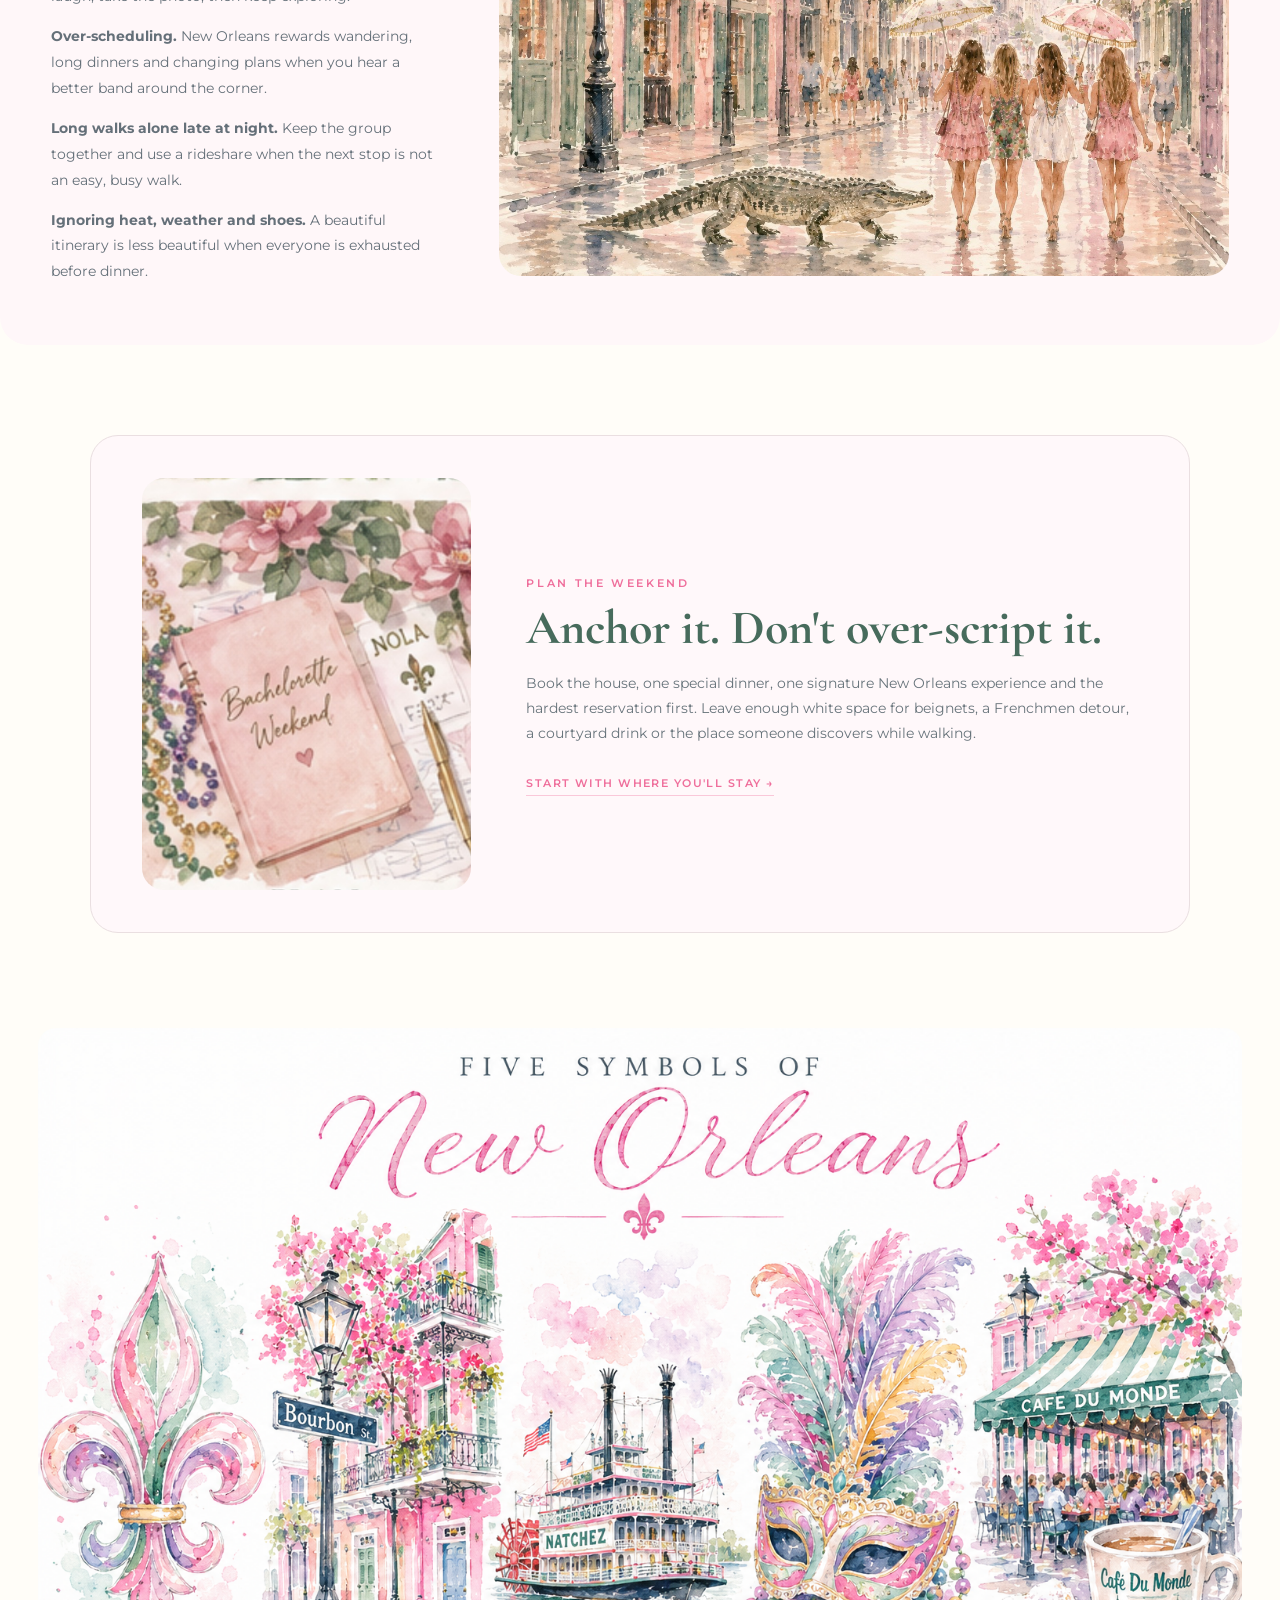
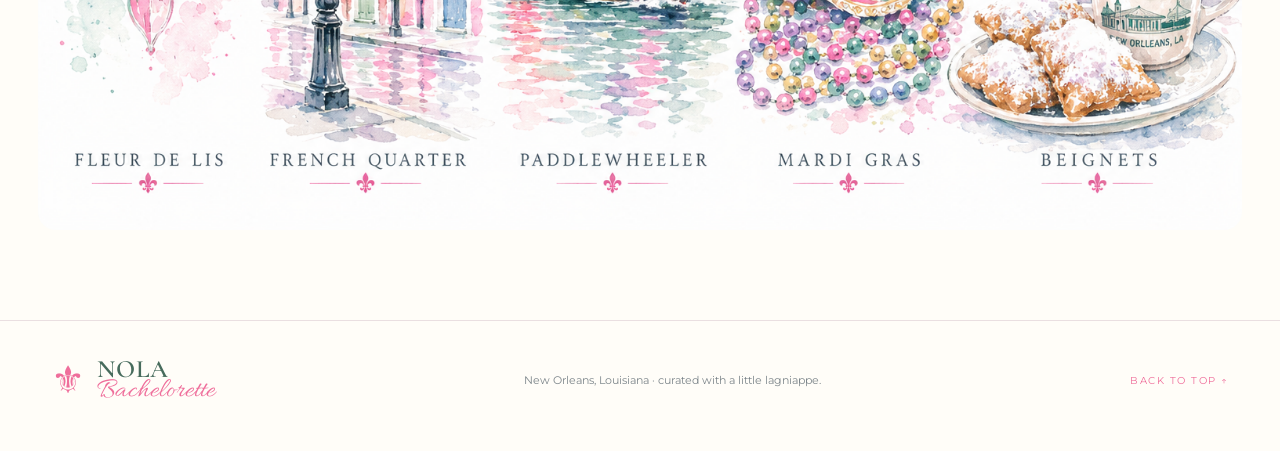
==== commit 3a5227f3: "Add files via upload" ====
--- a/index.html
+++ b/index.html
@@ -33,7 +33,7 @@
 
   <main>
     <section class="hero" id="home">
-      <div class="hero-art hero-left"><img src="assets/stay.jpg" alt="Pastel watercolor French Quarter house"></div>
+      <div class="hero-art hero-left"><img src="assets/hero-joan-of-arc.jpeg" alt="Pastel watercolor Joan of Arc in the French Quarter"></div>
       <div class="hero-copy">
         <p class="script-kicker">good friends, great food,<br>unforgettable nights ♥</p>
         <h1>NEW ORLEANS</h1>
@@ -42,7 +42,7 @@
         <p class="hero-sub">CURATED EXPERIENCES FOR AN EPIC WEEKEND<br>IN THE BIG EASY</p>
         <a href="#plan" class="brush-button">START PLANNING <span>♥</span></a>
       </div>
-      <div class="hero-art hero-right"><img src="assets/cathedral.jpg" alt="Watercolor St. Louis Cathedral"></div>
+      <div class="hero-art hero-right"><img src="assets/hero-alligator-family.jpeg" alt="Pastel watercolor alligator in pearls and hat with baby alligators in the French Quarter"></div>
       <img class="hero-palm" src="assets/palm.jpg" alt="" aria-hidden="true">
     </section>
 
@@ -54,9 +54,9 @@
 
     <section class="category-grid" aria-label="Bachelorette guide categories">
       <article class="category-card" id="stay">
-        <div class="category-image"><img src="assets/stay.jpg" alt="Watercolor New Orleans home"></div>
+        <div class="category-image"><img src="assets/maison-saint-lafleur-carriage.jpg" alt="Watercolor Maison Saint LaFleur with horse-drawn carriage"></div>
         <h3>STAY</h3>
-        <p>Charming homes, boutique hotels & pretty places to recharge.</p>
+        <p>Maison Saint LaFleur — your private New Orleans home base.</p>
         <a href="#stay-guide">EXPLORE →</a>
       </article>
 
@@ -104,17 +104,24 @@
       <div><span>♡</span><b>MAKING MEMORIES</b><small>A weekend you'll talk about forever</small></div>
     </section>
 
-    <section class="editorial-section stay-feature" id="stay-guide">
-      <div class="editorial-image"><img src="assets/stay.jpg" alt="Watercolor New Orleans mansion"></div>
-      <div class="editorial-copy">
-        <span class="eyebrow">WHERE TO STAY · FEATURED</span>
-        <h2>Make the house part of the weekend.</h2>
-        <p class="script-kicker">your own New Orleans home base ♥</p>
-        <p><strong>Maison St. LaFleur</strong> is a historic 1861 boutique mansion on Esplanade Avenue at the edge of the French Quarter, with three bedrooms for up to eight guests. It is about 50 yards from the streetcar and an easy walk to the French Quarter and Frenchmen Street.</p>
-        <p>For a bachelorette weekend, the advantage is that the stay can become part of the itinerary: gather the group for an available Creole cooking experience, add a cocktail experience before dinner, then step out into the city. From the house, you are positioned for Frenchmen music, French Quarter nightlife, and many of New Orleans' best restaurants without making transportation the center of your weekend.</p>
-        <p class="stay-note">Historic architecture, balconies, courtyard atmosphere and room for the group make it feel less like checking into a hotel and more like having your own New Orleans house for the weekend.</p>
-        <a class="primary-link" href="https://www.maisonsaintlafleur.com/" target="_blank" rel="noopener noreferrer">VISIT MAISON ST. LAFLEUR ↗</a>
-      </div>
+    <section class="maison-stay" id="stay-guide" aria-labelledby="stay-title">
+      <div class="maison-copy">
+        <span class="stay-breadcrumb">HOME &nbsp;›&nbsp; STAY</span>
+        <h2 id="stay-title"><span>WHERE TO</span><em>Stay ♥</em></h2>
+        <div class="stay-rule"><span>⚜</span></div>
+        <p class="stay-kicker">YOUR HOME IN THE HEART OF<br>THE FRENCH QUARTER</p>
+        <h3>Maison Saint LaFleur</h3>
+        <p class="stay-script">Charming. Luxurious. Uniquely New Orleans.</p>
+        <p class="stay-intro">An 1861 Creole cottage with modern luxury, Maison Saint LaFleur is the perfect place to gather, celebrate, and make unforgettable memories with your girls.</p>
+        <div class="stay-benefits">
+          <div><span class="stay-icon">♨</span><p><b>CREOLE COOKING EXPERIENCES</b>Book a private Creole cooking experience in the fully-equipped chef's kitchen.</p></div>
+          <div><span class="stay-icon">⌁</span><p><b>COCKTAIL EXPERIENCE</b>Enjoy a curated cocktail experience with local mixologists in the parlor or on the courtyard patio.</p></div>
+          <div><span class="stay-icon">⌖</span><p><b>UNBEATABLE LOCATION</b>Steps to the streetcar, a short walk to Frenchmen Street, and surrounded by New Orleans' best restaurants, shops, and hidden gems.</p></div>
+        </div>
+        <a class="maison-button" href="https://www.maisonsaintlafleur.com/" target="_blank" rel="noopener noreferrer">VISIT MAISON SAINT LAFLEUR &nbsp;→</a>
+        <a class="maison-url" href="https://www.maisonsaintlafleur.com/" target="_blank" rel="noopener noreferrer">www.maisonsaintlafleur.com &nbsp;↗</a>
+      </div>
+      <div class="maison-art"><img src="assets/maison-saint-lafleur-carriage.jpg" alt="Watercolor of Maison Saint LaFleur with flowers, a prominent Louisiana flag, and a horse-drawn carriage"></div>
     </section>
 
     <section class="editorial-section reverse eat-lead" id="eat-guide">
@@ -163,6 +170,58 @@
           <span class="restaurant-tag">FRENCH QUARTER · ITALIAN</span><h3>Irene's</h3>
           <p>An enduring French Quarter favorite with Sicilian roots and an intimate, homey atmosphere — ideal when the group wants something romantic and classic rather than trendy.</p><b>BEST FOR: A WARM CLASSIC DINNER ↗</b>
         </a>
+        <a class="restaurant-card" href="https://www.jackroserestaurant.com/" target="_blank" rel="noopener noreferrer">
+          <span class="restaurant-tag">GARDEN DISTRICT · DINNER</span><h3>Jack Rose</h3>
+          <p>Colorful, glamorous and celebratory — a natural girls' dinner when the group wants a lively room, cocktails, bubbles and a night that feels dressed up from the first round.</p><b>BEST FOR: A GLAMOROUS GIRLS' DINNER ↗</b>
+        </a>
+        <a class="restaurant-card" href="https://emerilsrestaurant.com/" target="_blank" rel="noopener noreferrer">
+          <span class="restaurant-tag">WAREHOUSE DISTRICT · TASTING MENU</span><h3>Emeril's</h3>
+          <p>A true splurge night built around contemporary Louisiana fine dining and a seasonally evolving tasting menu. Choose this when dinner itself is one of the weekend's headline experiences.</p><b>BEST FOR: FINE-DINING TASTING MENU ↗</b>
+        </a>
+        <a class="restaurant-card" href="https://www.brennansneworleans.com/" target="_blank" rel="noopener noreferrer">
+          <span class="restaurant-tag">FRENCH QUARTER · NEW ORLEANS TRADITION</span><h3>Brennan's</h3>
+          <p>The grand old-school New Orleans experience: a pink Royal Street landmark, classic Creole cooking, tableside service and the birthplace of Bananas Foster.</p><b>BEST FOR: SOMETHING TRADITIONALLY NEW ORLEANS ↗</b>
+        </a>
+        <a class="restaurant-card" href="https://www.facebook.com/nagominola/" target="_blank" rel="noopener noreferrer">
+          <span class="restaurant-tag">BYWATER · OMAKASE</span><h3>Nagomi by Chef Kaz</h3>
+          <p>An intimate, hard-to-book omakase from Chef Kazuyuki “Kaz” Ishikawa, built around creative contemporary sushi and a tiny chef-led dining experience. A special pick for the sushi-obsessed group.</p><b>BEST FOR: AN INTIMATE SUSHI SPLURGE ↗</b>
+        </a>
+        <a class="restaurant-card" href="https://dorismetropolitan.com/new-orleans" target="_blank" rel="noopener noreferrer">
+          <span class="restaurant-tag">FRENCH QUARTER · STEAKHOUSE</span><h3>Doris Metropolitan</h3>
+          <p>A polished modern steakhouse with Middle Eastern influence, serious in-house dry-aged beef, caviar, cocktails and an extensive wine list — ideal when the group wants steak without the old-school steakhouse feel.</p><b>BEST FOR: STEAK NIGHT ↗</b>
+        </a>
+      </div>
+
+      <div class="section-heading brunch-heading">
+        <span class="eyebrow">BRUNCH WORTH DRESSING UP FOR</span>
+        <h2>Brunch, bubbles &amp; live jazz</h2>
+        <p>From a relaxed recovery breakfast to live jazz in the French Quarter, these are the weekend brunch stops worth building into the itinerary.</p>
+      </div>
+      <div class="restaurant-grid brunch-grid">
+        <a class="restaurant-card" href="https://bearcatcafe.com/" target="_blank" rel="noopener noreferrer">
+          <span class="restaurant-tag">CBD / UPTOWN · BRUNCH</span><h3>Bearcat</h3>
+          <p>A smart recovery-morning pick with serious coffee, creative breakfast plates and plenty of vegan, vegetarian and gluten-free options for a group with different tastes.</p><b>BEST FOR: THE MORNING-AFTER BRUNCH ↗</b>
+        </a>
+        <a class="restaurant-card" href="https://www.tableaufrenchquarter.com/event/bottomless-mimosas-are-back/" target="_blank" rel="noopener noreferrer">
+          <span class="restaurant-tag">JACKSON SQUARE · JAZZ BRUNCH</span><h3>Tableau</h3>
+          <p>A quintessential French Quarter jazz brunch: live trio, classic New Orleans rhythms, Creole brunch and a beautiful setting beside Jackson Square. The wraparound balcony makes it especially memorable for a bachelorette weekend.</p><b>BEST FOR: JAZZ BRUNCH + FRENCH QUARTER VIEWS ↗</b>
+        </a>
+        <a class="restaurant-card" href="https://commanderspalace.com/" target="_blank" rel="noopener noreferrer">
+          <span class="restaurant-tag">GARDEN DISTRICT · LUNCH / JAZZ BRUNCH</span><h3>Commander’s Palace</h3>
+          <p>One of the quintessential New Orleans celebration meals. Go Wednesday through Friday for the famous 25¢ martini lunch with an entrée, or make it a weekend event with the legendary Saturday or Sunday jazz brunch.</p><b>BEST FOR: 25¢ MARTINIS + JAZZ BRUNCH ↗</b>
+        </a>
+      </div>
+
+      <div class="section-heading brunch-heading">
+        <span class="eyebrow">WHEN THE NIGHT GOES LONG</span>
+        <h2>The late-night local move</h2>
+        <p>When everyone is a little tipsy and suddenly starving, skip the generic fast food and make the French Quarter move locals have been making for years.</p>
+      </div>
+      <div class="restaurant-grid brunch-grid">
+        <a class="restaurant-card" href="https://vertimartenola.com/" target="_blank" rel="noopener noreferrer">
+          <span class="restaurant-tag">FRENCH QUARTER · 24/7 DELI</span><h3>Verti Marte</h3>
+          <p>Head to the tiny Royal Street deli and order the <em>All That Jazz</em>: grilled ham, turkey and shrimp with Swiss and American cheese, mushrooms, tomatoes and Verti Marte’s “Wow Sauce” on French bread. Messy, excessive and exactly right after a long night.</p><b>ORDER THIS: THE ALL THAT JAZZ ↗</b>
+        </a>
       </div>
     </section>
 
@@ -172,12 +231,13 @@
         <span class="eyebrow">FRENCHMEN STREET MUSIC GUIDE</span>
         <h2>Follow the sound, not a checklist.</h2>
         <p class="script-kicker">one block, five songs, change your plans ♥</p>
-        <p>Frenchmen works best as a loose crawl. Start early enough to hear a first set, peek into the rooms as you walk, and stay where the band is right. The Spotted Cat, d.b.a., Blue Nile and Maison are clustered close enough that the night can evolve without a rigid schedule.</p>
-        <div class="music-list" aria-label="Frenchmen Street music stops">
-          <span><b>The Spotted Cat</b><small>intimate, quintessential club energy</small></span>
-          <span><b>d.b.a.</b><small>strong live-music room with a great bar</small></span>
-          <span><b>Blue Nile</b><small>more room to move when the night picks up</small></span>
-          <span><b>Maison</b><small>easy stop while you work the street</small></span>
+        <p>Frenchmen works best as a loose crawl. Start early enough to hear a first set, peek into the rooms as you walk, and stay where the band is right. The Spotted Cat, d.b.a., Blue Nile and Maison are clustered close enough that the night can evolve without a rigid schedule. If the group wants one legendary New Orleans music room beyond Frenchmen, check the calendar at Tipitina's and build a night around the show.</p>
+        <div class="music-list" aria-label="New Orleans live music stops">
+          <a href="https://www.spottedcatmusicclub.com/" target="_blank" rel="noopener noreferrer"><b>The Spotted Cat</b><small>intimate, quintessential Frenchmen club energy ↗</small></a>
+          <a href="https://dbaneworleans.com/" target="_blank" rel="noopener noreferrer"><b>d.b.a.</b><small>strong live-music room with a great bar ↗</small></a>
+          <a href="https://www.bluenilelive.com/" target="_blank" rel="noopener noreferrer"><b>Blue Nile</b><small>more room to move when the night picks up ↗</small></a>
+          <a href="https://maisonfrenchmen.com/" target="_blank" rel="noopener noreferrer"><b>Maison</b><small>easy stop while you work the street ↗</small></a>
+          <a href="https://tipitinas.com/" target="_blank" rel="noopener noreferrer"><b>Tipitina's</b><small>iconic Uptown room — choose the night by the band ↗</small></a>
         </div>
       </div>
     </section>
@@ -189,7 +249,12 @@
         <h2>Make the first round pretty.</h2>
         <p class="script-kicker">cocktails before chaos ♥</p>
         <p>Use cocktail hour as the hinge between day and night: a balcony drink, Champagne before dinner, or a serious cocktail bar where everyone can arrive dressed and regroup before the evening gets louder.</p>
-        <div class="pill-row"><span>FRENCH 75</span><span>CHAMPAGNE</span><span>WINE BAR</span><span>BALCONY</span></div>
+        <div class="drink-list" aria-label="Bachelorette cocktail picks">
+          <a href="https://www.jewelnola.com/" target="_blank" rel="noopener noreferrer"><span>FRENCH QUARTER</span><b>Jewel of the South</b><small>award-winning cocktails in a historic Creole cottage — ideal for a polished first round or pre-dinner stop ↗</small></a>
+          <a href="https://jolie-nola.com/" target="_blank" rel="noopener noreferrer"><span>WAREHOUSE DISTRICT</span><b>Jolie</b><small>French-inspired cocktail lounge and brasserie with an elevated, feminine room that works beautifully for a dressed-up group ↗</small></a>
+          <a href="https://hottinbar.com/" target="_blank" rel="noopener noreferrer"><span>GARDEN DISTRICT</span><b>Hot Tin</b><small>rooftop cocktails above the Pontchartrain Hotel with sweeping downtown and Mississippi River views ↗</small></a>
+        </div>
+        <div class="pill-row"><span>FRENCH 75</span><span>CHAMPAGNE</span><span>WINE BAR</span><span>ROOFTOP</span></div>
       </div>
     </section>
 
--- a/styles.css
+++ b/styles.css
@@ -42,3 +42,22 @@
 @media(max-width:1000px){.restaurant-grid{grid-template-columns:repeat(2,1fr)}}
 @media(max-width:820px){.plan-section{grid-template-columns:1fr;margin-left:16px;margin-right:16px;gap:26px}.plan-art-large{max-width:420px;margin:auto}.section-heading h2,.plan-section h2{font-size:40px}}
 @media(max-width:600px){.restaurant-grid{grid-template-columns:1fr}.restaurant-card{min-height:auto}.music-list span{display:block}.music-list small{display:block;text-align:left;margin-top:4px}.recommendations{margin-bottom:65px}.section-heading{text-align:left}}
+
+/* Maison Saint LaFleur — exclusive Where to Stay feature */
+.maison-stay{max-width:1440px;margin:0 auto 100px;padding:24px 4vw 34px;display:grid;grid-template-columns:.82fr 1.18fr;gap:20px;align-items:stretch;scroll-margin-top:130px;background:linear-gradient(90deg,#fffdf8 0%,#fffdf8 34%,#fffaf8 100%)}
+.maison-copy{padding:12px 10px 12px 0;display:flex;flex-direction:column;justify-content:center;position:relative;z-index:2}.stay-breadcrumb{font-size:10px;letter-spacing:.13em;color:var(--green);margin-bottom:30px}.maison-copy h2{margin:0;color:var(--green);font-family:'Cormorant Garamond',serif;font-weight:500;line-height:.86}.maison-copy h2 span{display:block;font-size:55px;letter-spacing:.025em}.maison-copy h2 em{display:block;font-family:'Allura',cursive;font-size:72px;font-style:normal;font-weight:400;color:var(--pink);margin:8px 0 0 42px}.stay-rule{width:250px;height:22px;margin:10px 0 12px;display:flex;align-items:center;gap:8px;color:var(--green)}.stay-rule:before,.stay-rule:after{content:"";height:1px;background:#d9d2c8;flex:1}.stay-rule span{font-size:18px}.stay-kicker{font-size:11px!important;letter-spacing:.09em;line-height:1.55!important;text-align:center;max-width:285px;color:var(--green)!important;margin:0 0 24px!important}.maison-copy h3{font-family:'Cormorant Garamond',serif;font-size:39px;font-weight:500;color:var(--green);margin:0 0 6px}.stay-script{font-family:'Allura',cursive!important;color:var(--pink)!important;font-size:24px!important;line-height:1.2!important;margin:0 0 12px!important}.stay-intro{max-width:455px;margin:0 0 20px!important;font-size:12px!important;line-height:1.8!important;color:#4f575a!important}.stay-benefits{display:grid;gap:14px;max-width:480px;margin-bottom:22px}.stay-benefits>div{display:grid;grid-template-columns:42px 1fr;gap:10px;align-items:start}.stay-benefits p{margin:0!important;font-size:11px!important;line-height:1.55!important;color:#4d5658!important}.stay-benefits b{display:block;font-size:10px;letter-spacing:.05em;color:var(--green);margin-bottom:3px}.stay-icon{font-family:Georgia,serif;font-size:28px;color:var(--green);text-align:center;line-height:1}.maison-button{display:inline-block;align-self:flex-start;min-width:320px;text-align:center;padding:14px 22px;background:linear-gradient(180deg,#f2a8bf,#ef6e9b);color:white;font-size:11px;letter-spacing:.08em;font-weight:600;box-shadow:0 5px 18px rgba(239,110,155,.18)}.maison-url{font-size:10px;color:#4f575a;margin:10px 0 0 48px;align-self:flex-start}.maison-art{min-height:720px;overflow:hidden;position:relative}.maison-art img{width:100%;height:100%;object-fit:cover;object-position:center center;mix-blend-mode:multiply}.maison-art:before{content:"";position:absolute;z-index:1;inset:0;pointer-events:none;background:linear-gradient(90deg,var(--ivory) 0%,rgba(255,253,248,.62) 5%,transparent 19%)}
+@media(max-width:950px){.maison-stay{grid-template-columns:1fr;padding:18px 22px 40px;gap:26px}.maison-copy{padding:0}.maison-art{min-height:600px;order:-1;border-radius:18px}.maison-art:before{display:none}.stay-breadcrumb{margin-bottom:15px}.maison-copy h2 span{font-size:48px}.maison-copy h2 em{font-size:62px}.stay-intro,.stay-benefits{max-width:650px}}
+@media(max-width:520px){.maison-art{min-height:480px}.maison-copy h2 span{font-size:42px}.maison-copy h2 em{font-size:55px;margin-left:28px}.maison-copy h3{font-size:34px}.maison-button{min-width:0;width:100%}.maison-url{margin-left:0;align-self:center}.stay-rule{width:220px}}
+
+/* Curated drink + music venue links */
+.music-list a{display:flex;justify-content:space-between;gap:20px;border-bottom:1px solid var(--line);padding:10px 0;text-decoration:none;transition:.2s}
+.music-list a:hover{padding-left:5px}
+.music-list a b{font-family:'Cormorant Garamond',serif;font-size:18px;color:var(--green)}
+.music-list a small{font-size:10px;color:#7d858a;text-align:right;align-self:center}
+.drink-list{display:grid;gap:9px;margin-top:22px}
+.drink-list a{display:grid;grid-template-columns:110px 145px 1fr;gap:12px;align-items:center;padding:13px 0;border-bottom:1px solid var(--line);text-decoration:none;transition:.2s}
+.drink-list a:hover{padding-left:5px}
+.drink-list span{font-size:8px;letter-spacing:.14em;color:var(--pink);font-weight:600}
+.drink-list b{font-family:'Cormorant Garamond',serif;font-size:18px;color:var(--green)}
+.drink-list small{font-size:10px;line-height:1.45;color:#7d858a}
+@media(max-width:600px){.music-list a{display:block}.music-list a small{display:block;text-align:left;margin-top:4px}.drink-list a{grid-template-columns:1fr;gap:4px}.drink-list b{font-size:20px}}
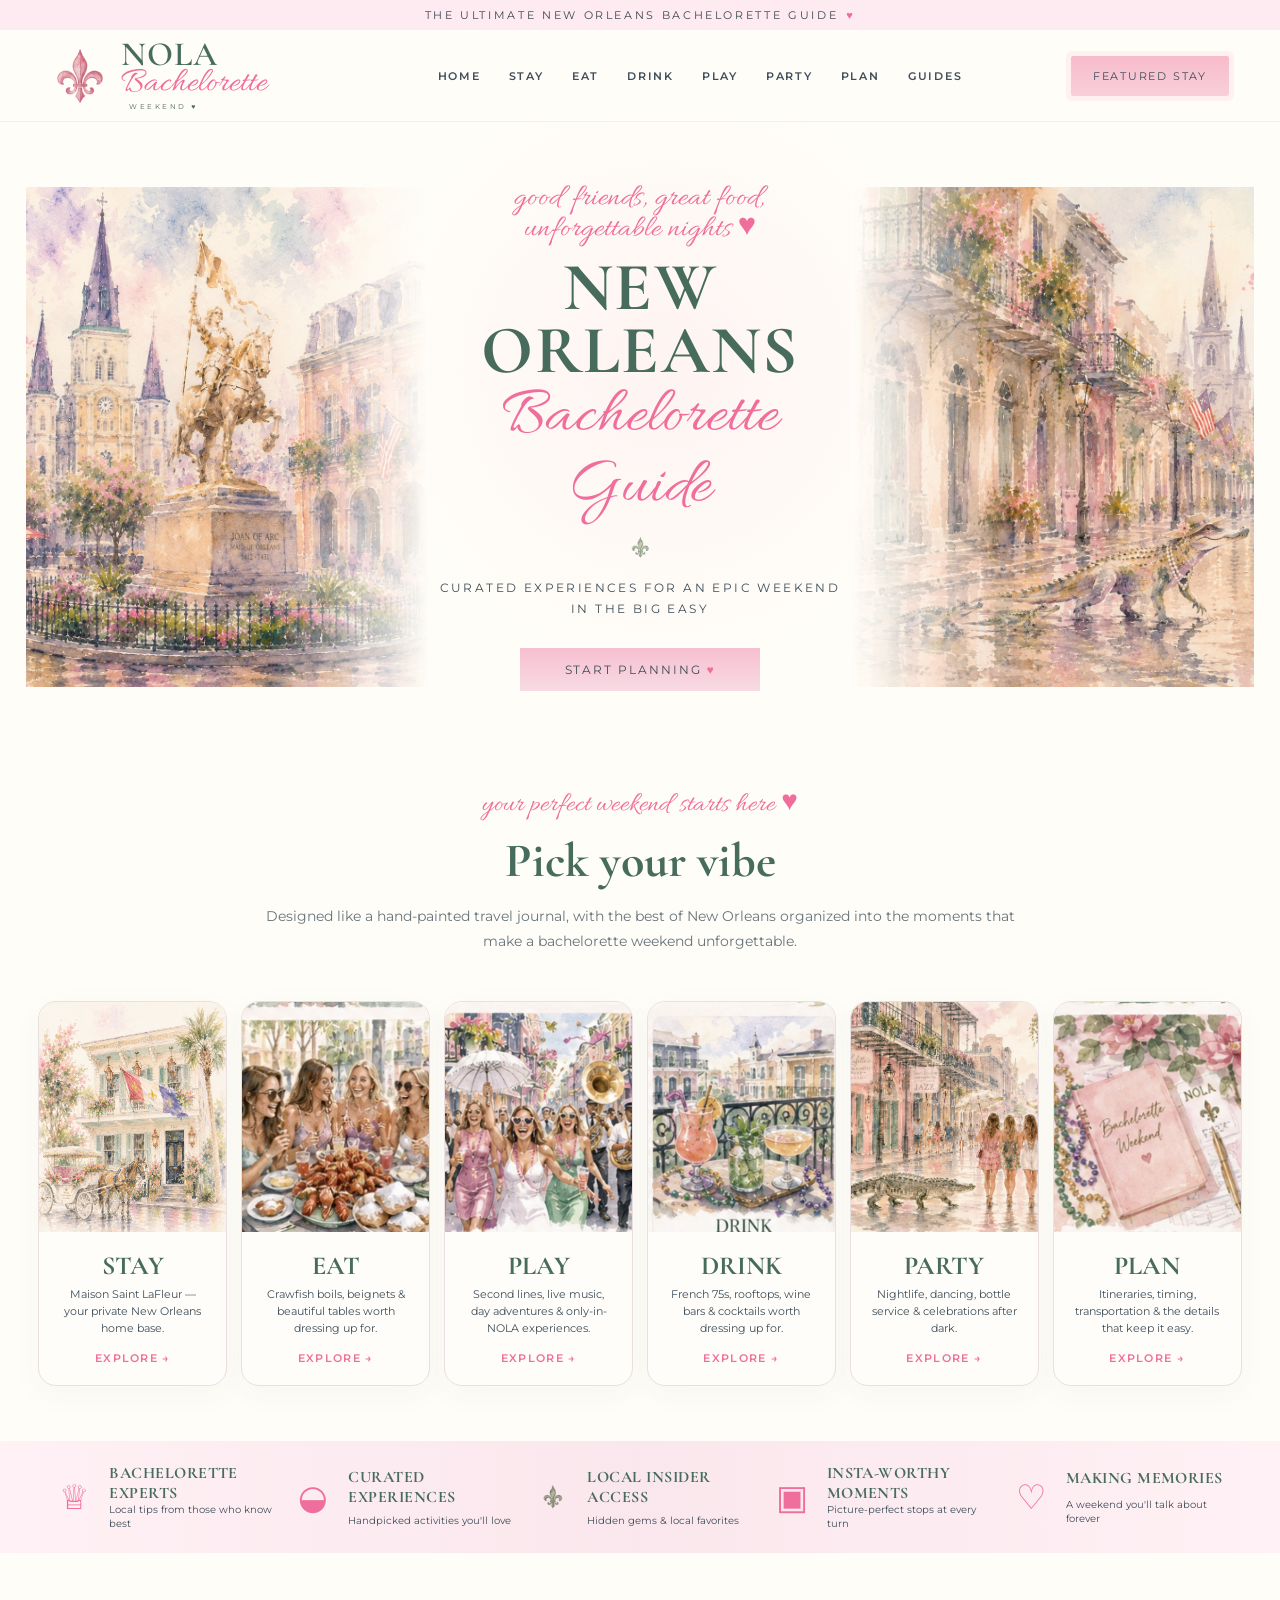
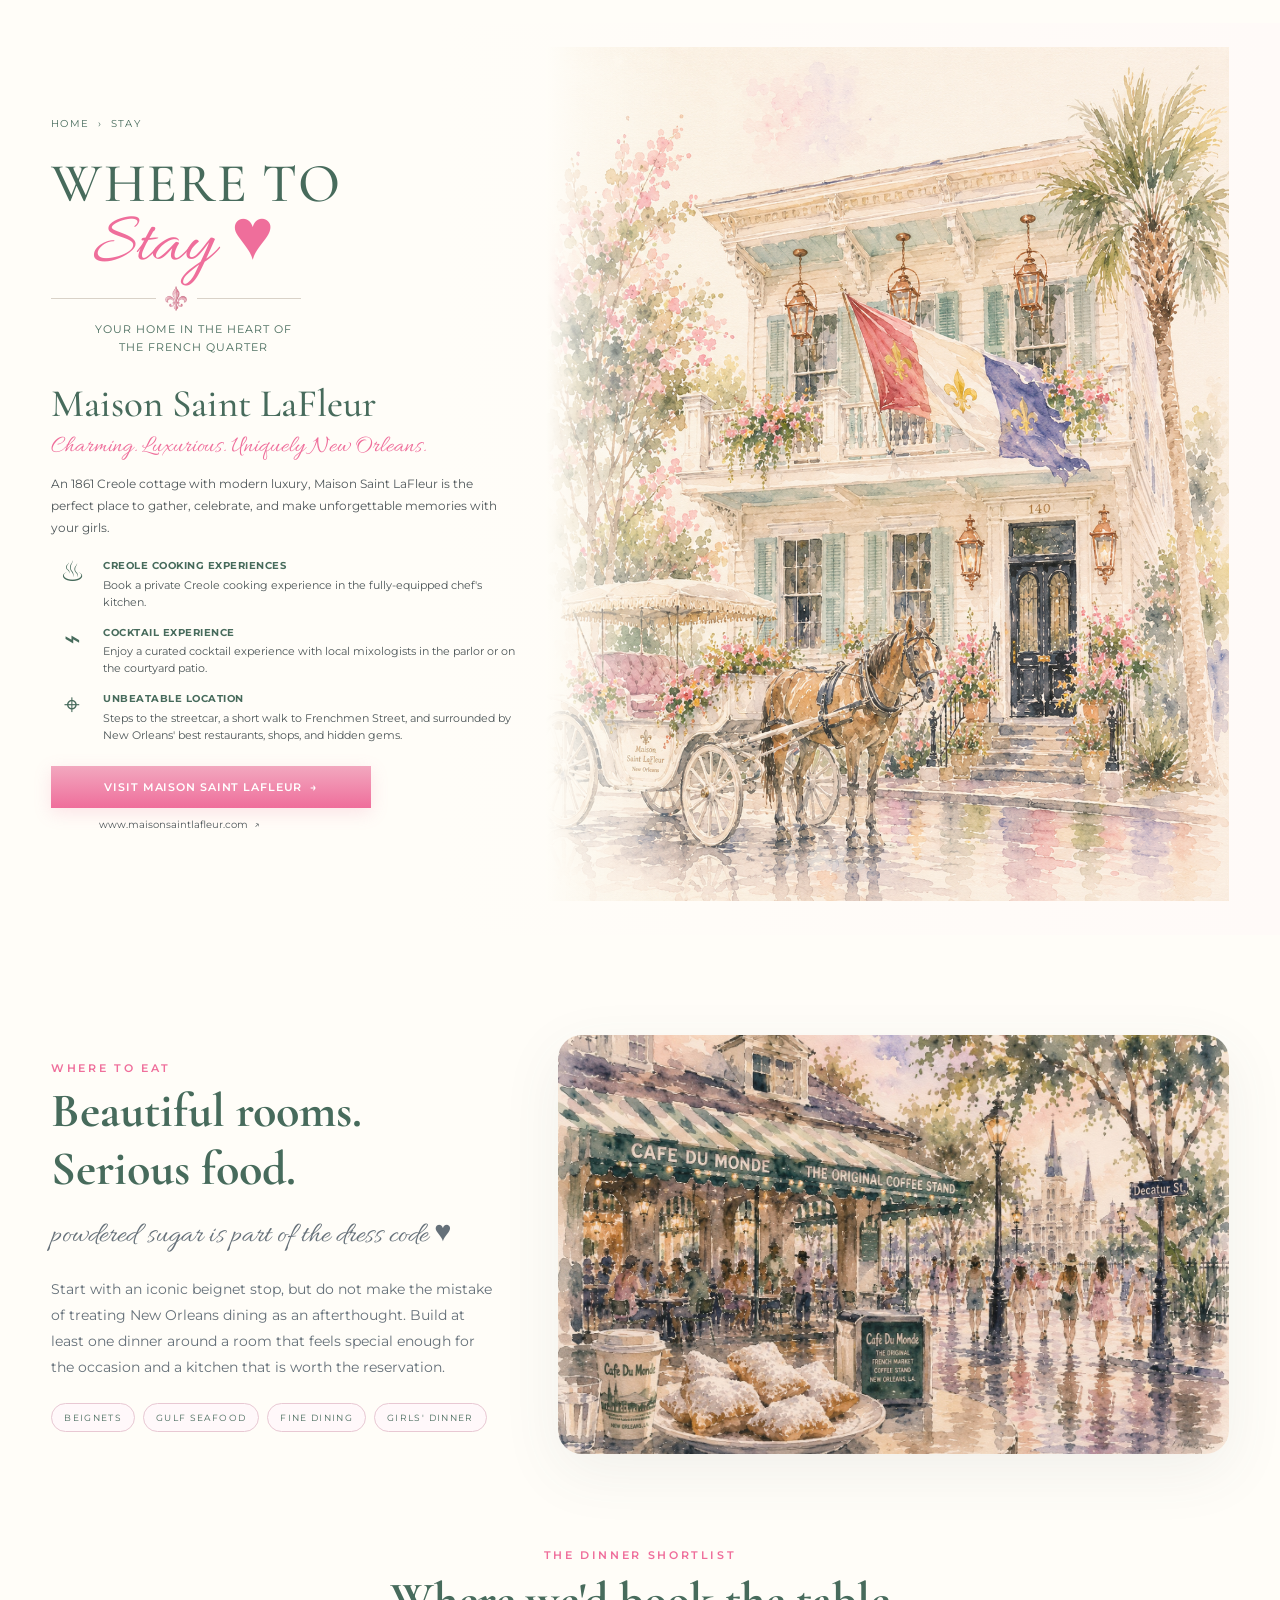
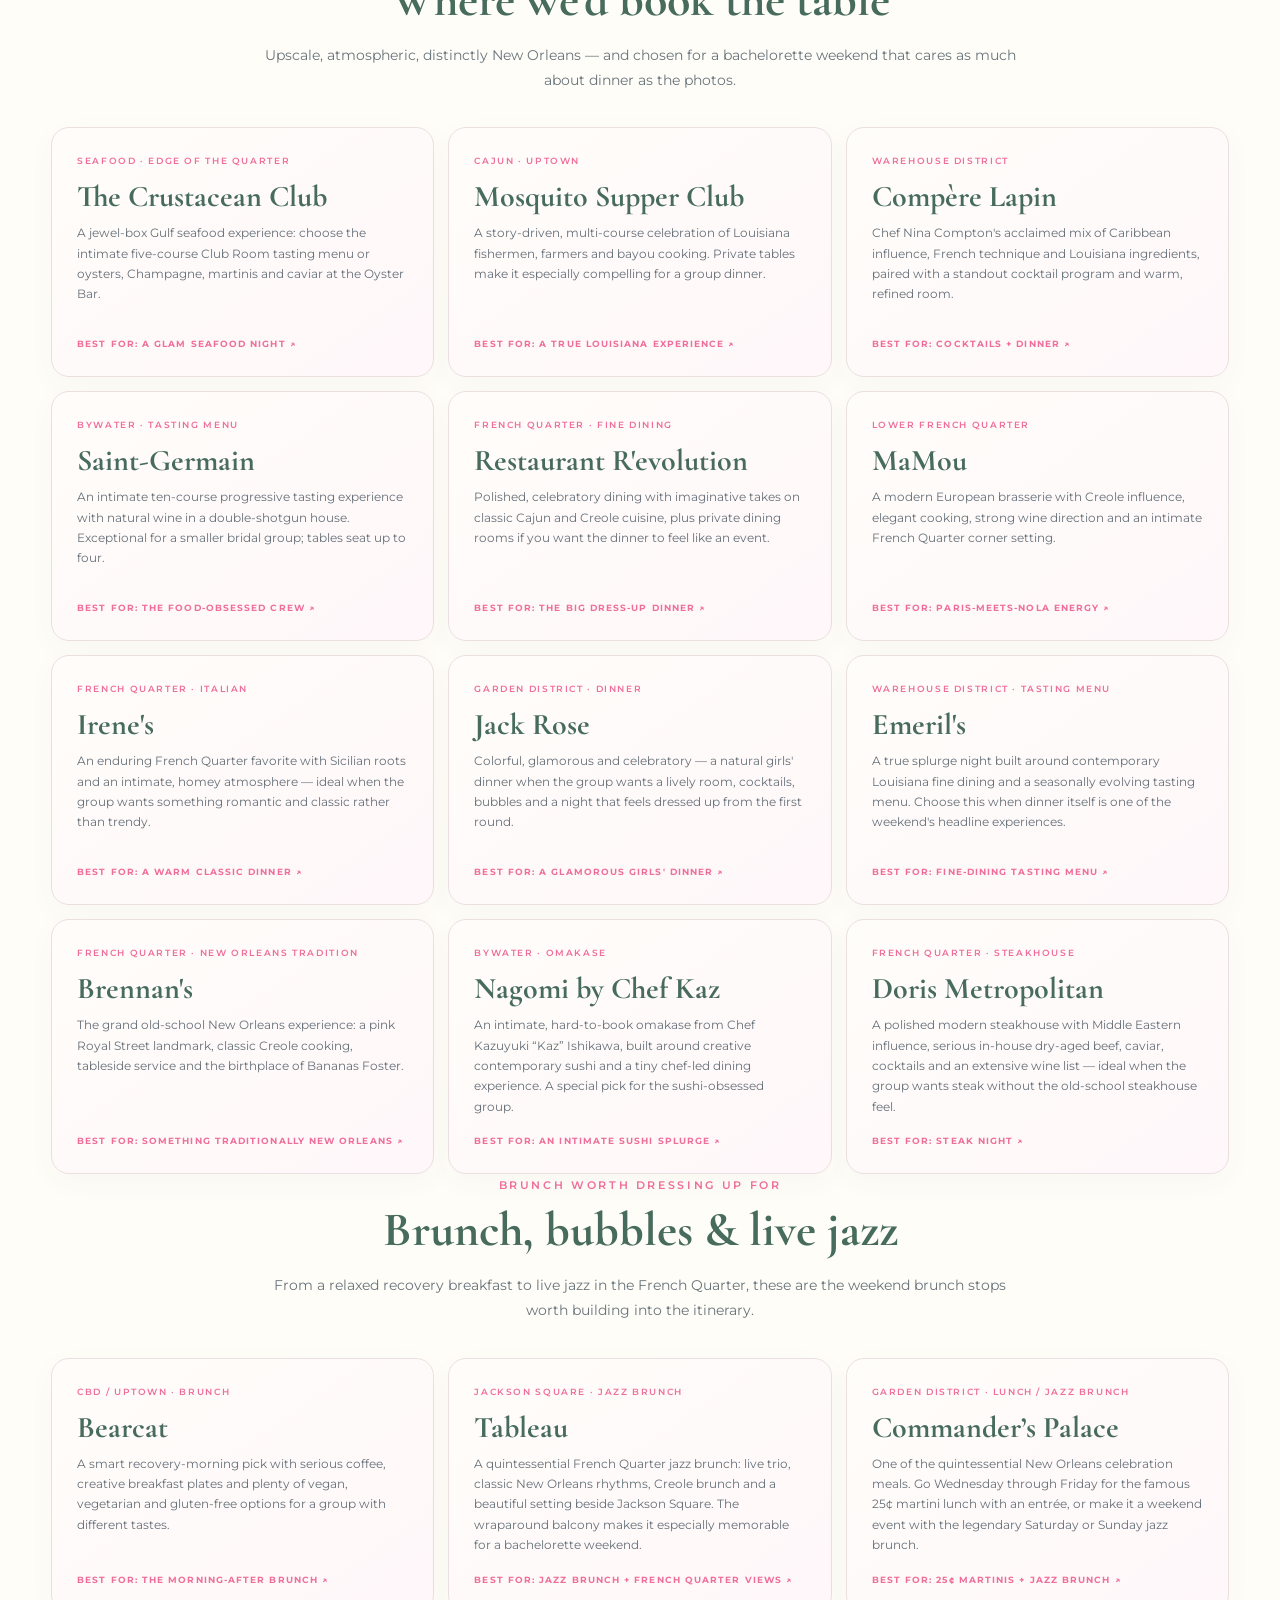
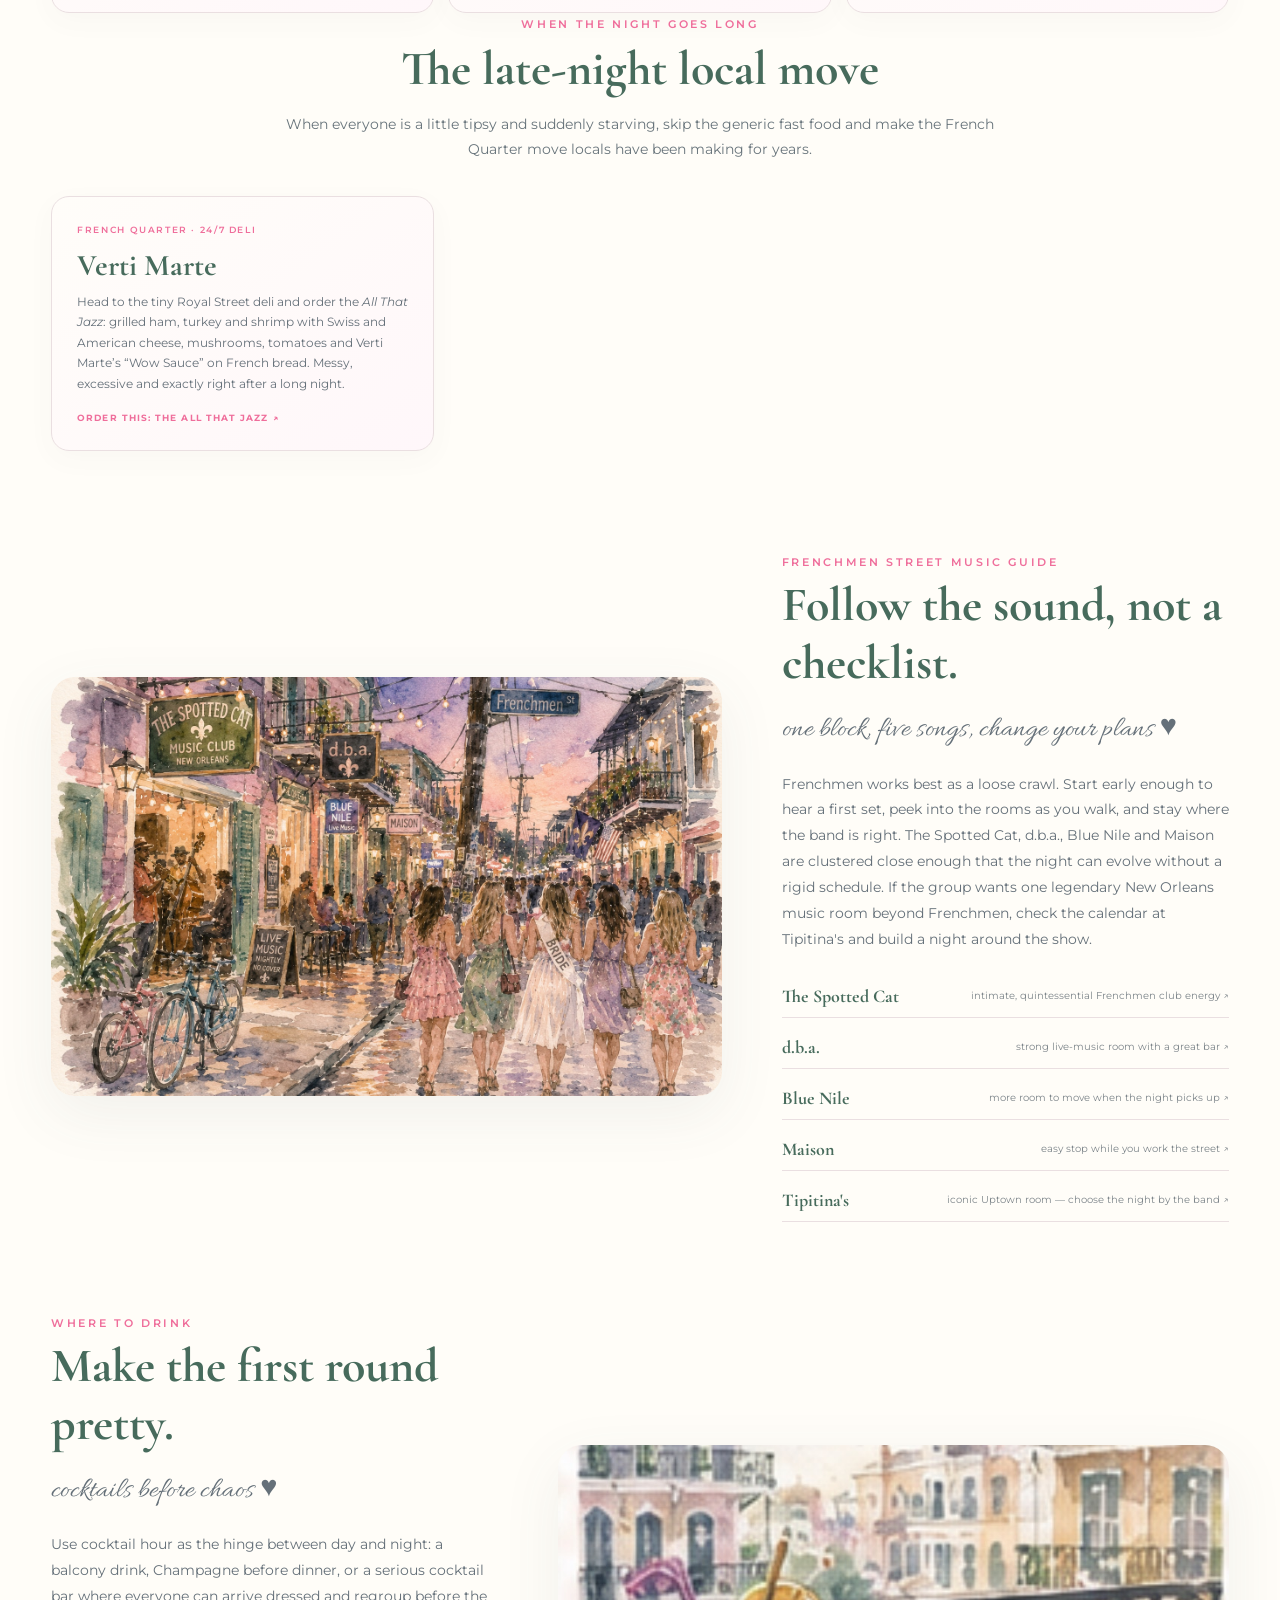
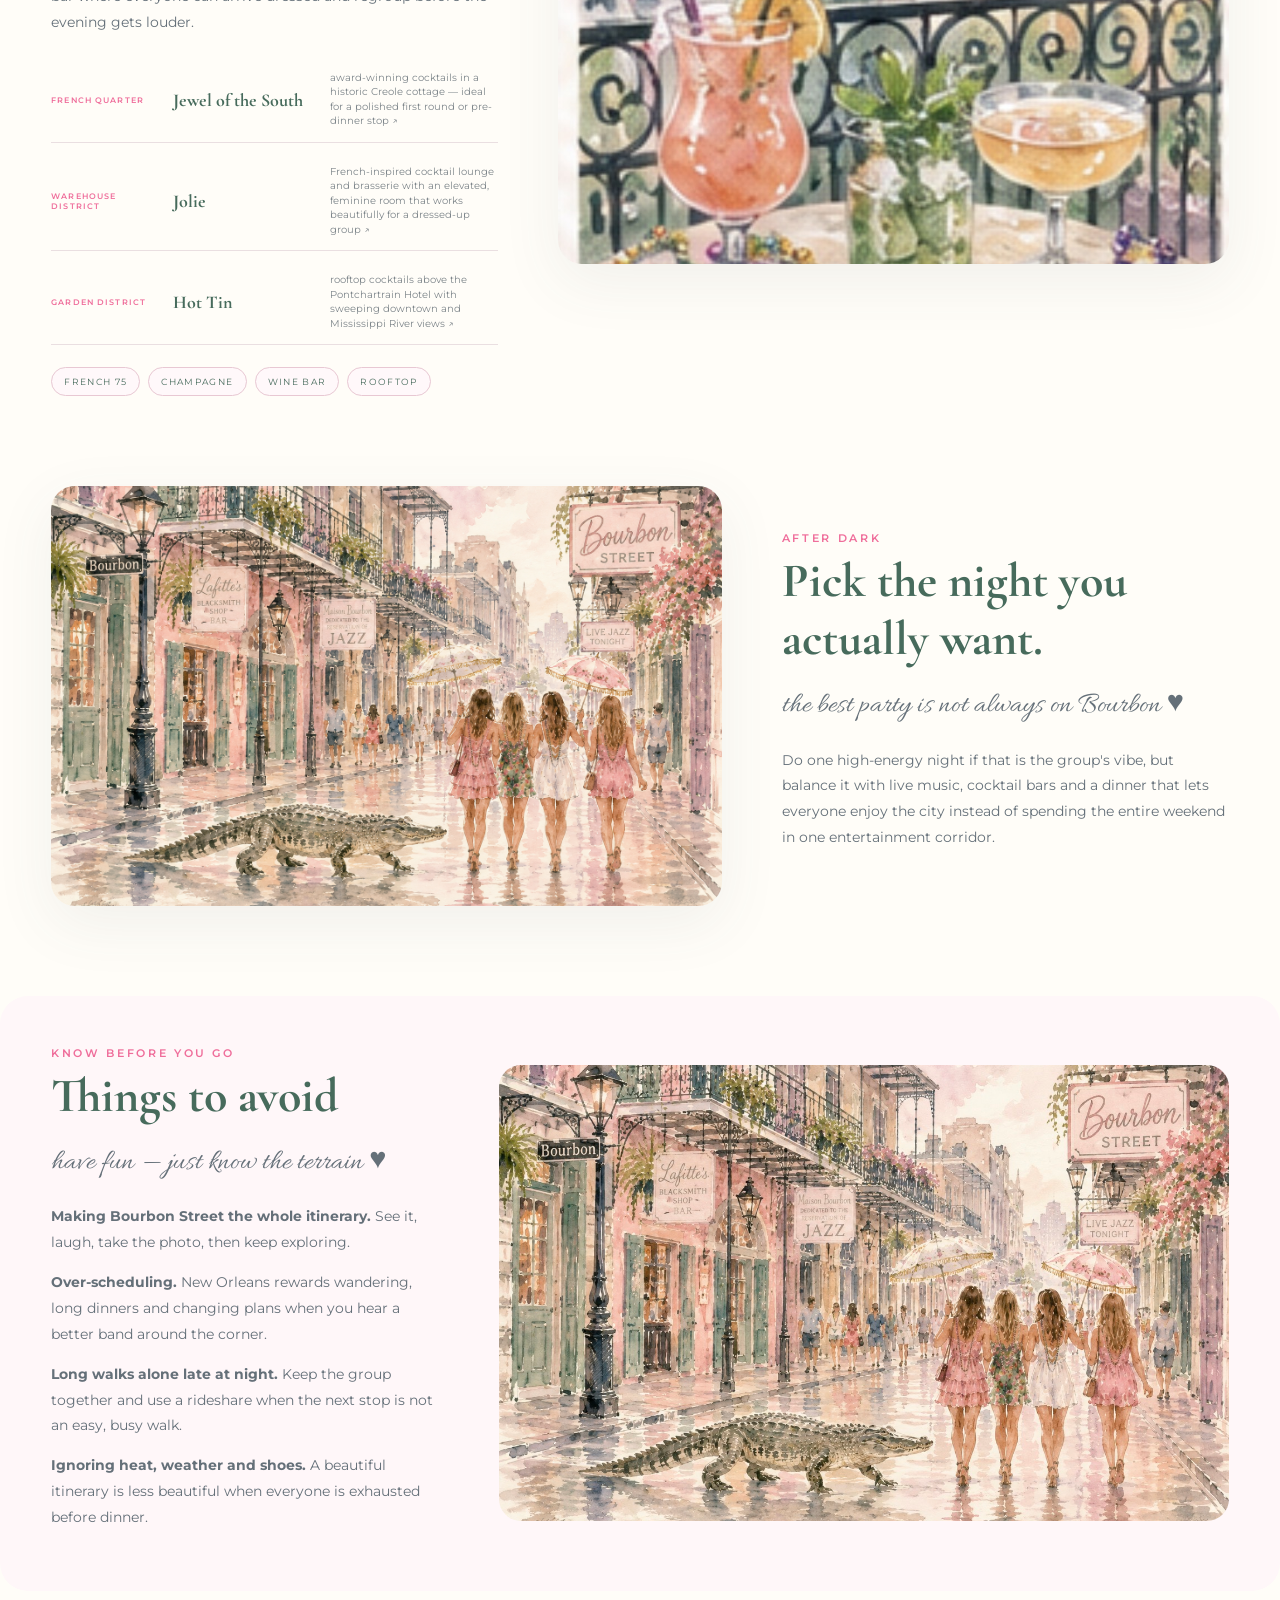
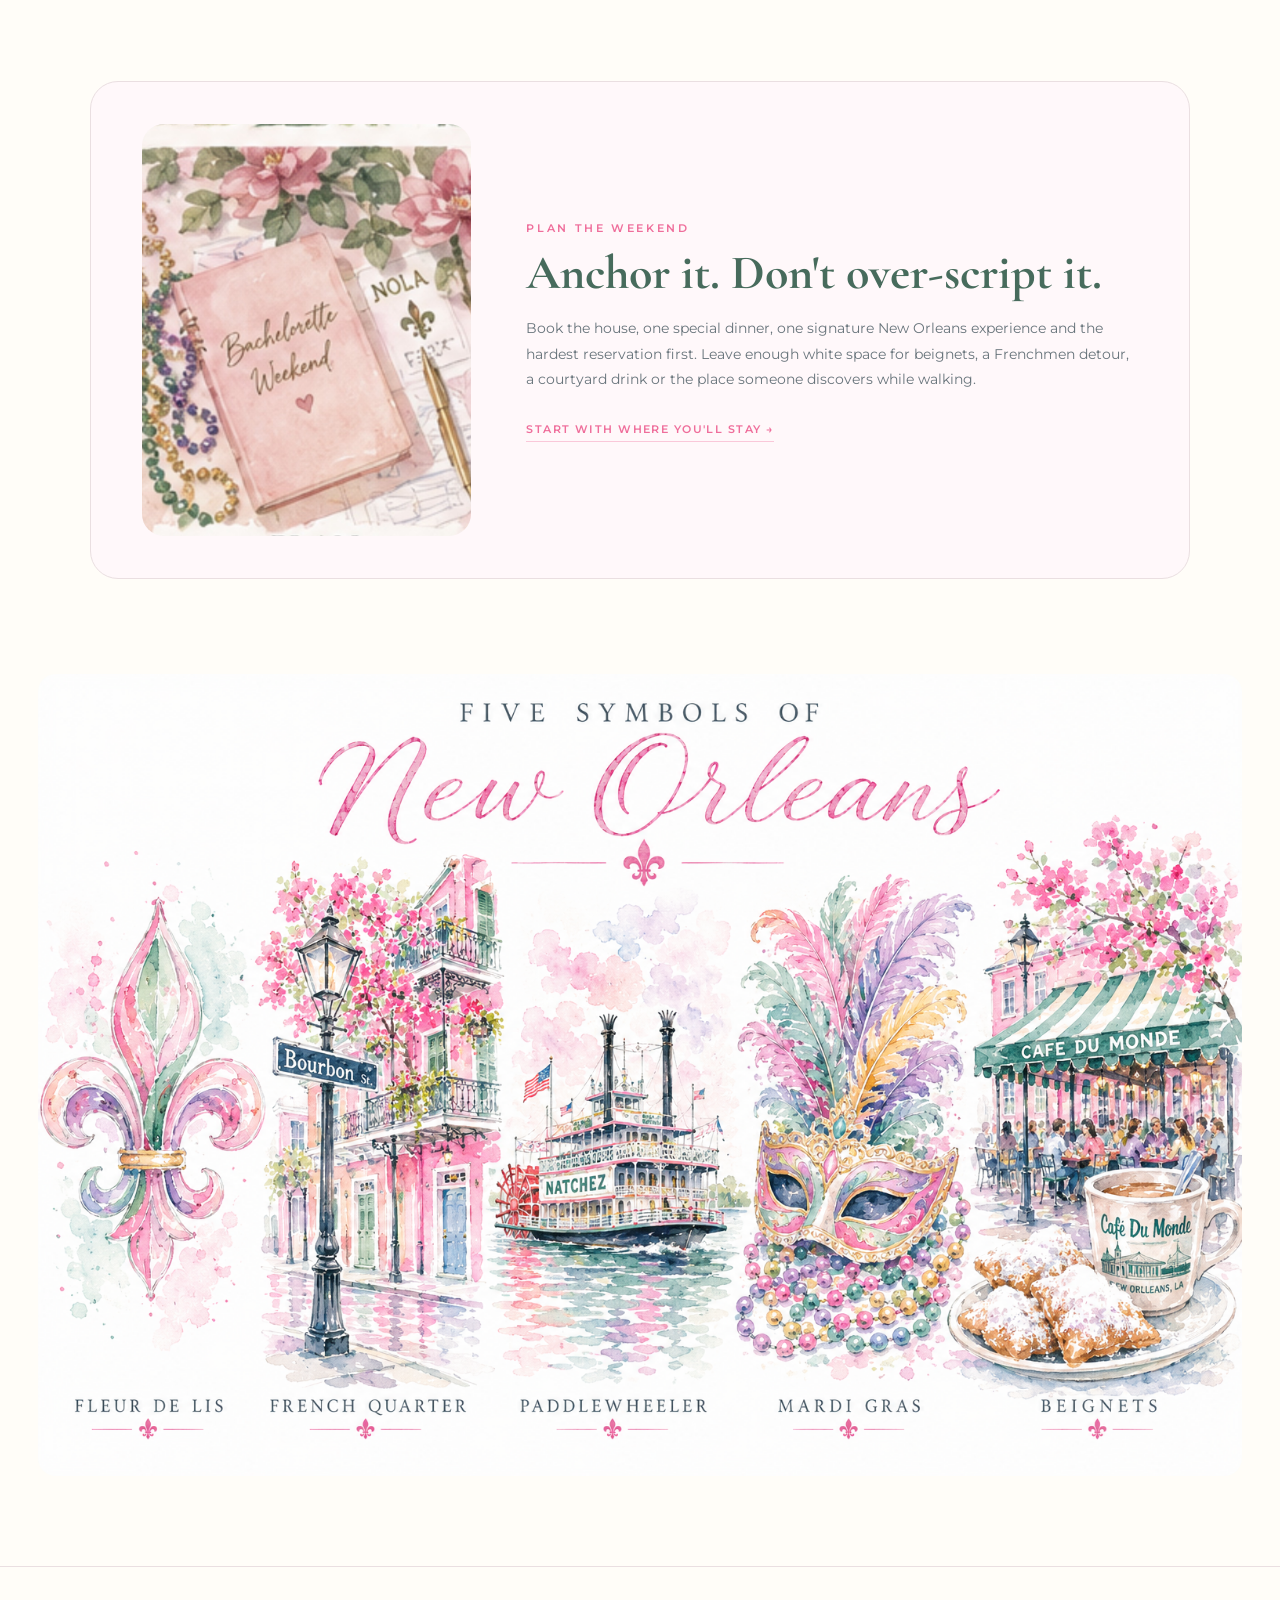
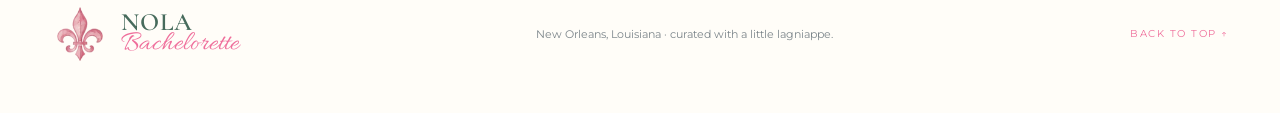
==== commit f0da1f95: "Add files via upload" ====
--- a/index.html
+++ b/index.html
@@ -14,7 +14,7 @@
   <div class="announcement">THE ULTIMATE NEW ORLEANS BACHELORETTE GUIDE <span>♥</span></div>
   <header class="site-header">
     <a class="brand" href="#home" aria-label="NOLA Bachelorette home">
-      <span class="brand-mark" aria-hidden="true">⚜</span>
+      <span class="brand-mark" aria-hidden="true"><img src="assets/fleur-pink.png" alt=""></span>
       <span class="brand-copy"><b>NOLA</b><em>Bachelorette</em><small>WEEKEND ♥</small></span>
     </a>
     <button class="menu-toggle" type="button" aria-label="Toggle menu" aria-controls="primary-nav" aria-expanded="false">☰</button>
@@ -38,13 +38,12 @@
         <p class="script-kicker">good friends, great food,<br>unforgettable nights ♥</p>
         <h1>NEW ORLEANS</h1>
         <div class="hero-script">Bachelorette Guide</div>
-        <div class="mini-fleur" aria-hidden="true">⚜</div>
+        <div class="mini-fleur" aria-hidden="true"><img src="assets/fleur-green.png" alt=""></div>
         <p class="hero-sub">CURATED EXPERIENCES FOR AN EPIC WEEKEND<br>IN THE BIG EASY</p>
         <a href="#plan" class="brush-button">START PLANNING <span>♥</span></a>
       </div>
       <div class="hero-art hero-right"><img src="assets/hero-alligator-family.jpeg" alt="Pastel watercolor alligator in pearls and hat with baby alligators in the French Quarter"></div>
-      <img class="hero-palm" src="assets/palm.jpg" alt="" aria-hidden="true">
-    </section>
+</section>
 
     <section class="intro">
       <p class="script-kicker">your perfect weekend starts here ♥</p>
@@ -99,7 +98,7 @@
     <section class="feature-strip" aria-label="Why use this guide">
       <div><span>♕</span><b>BACHELORETTE EXPERTS</b><small>Local tips from those who know best</small></div>
       <div><span>◒</span><b>CURATED EXPERIENCES</b><small>Handpicked activities you'll love</small></div>
-      <div><span>⚜</span><b>LOCAL INSIDER ACCESS</b><small>Hidden gems & local favorites</small></div>
+      <div><span class="feature-fleur"><img src="assets/fleur-green.png" alt=""></span><b>LOCAL INSIDER ACCESS</b><small>Hidden gems & local favorites</small></div>
       <div><span>▣</span><b>INSTA-WORTHY MOMENTS</b><small>Picture-perfect stops at every turn</small></div>
       <div><span>♡</span><b>MAKING MEMORIES</b><small>A weekend you'll talk about forever</small></div>
     </section>
@@ -108,7 +107,7 @@
       <div class="maison-copy">
         <span class="stay-breadcrumb">HOME &nbsp;›&nbsp; STAY</span>
         <h2 id="stay-title"><span>WHERE TO</span><em>Stay ♥</em></h2>
-        <div class="stay-rule"><span>⚜</span></div>
+        <div class="stay-rule"><span class="stay-fleur"><img src="assets/fleur-pink.png" alt=""></span></div>
         <p class="stay-kicker">YOUR HOME IN THE HEART OF<br>THE FRENCH QUARTER</p>
         <h3>Maison Saint LaFleur</h3>
         <p class="stay-script">Charming. Luxurious. Uniquely New Orleans.</p>
@@ -297,7 +296,7 @@
   </main>
 
   <footer>
-    <div class="brand footer-brand"><span class="brand-mark" aria-hidden="true">⚜</span><span class="brand-copy"><b>NOLA</b><em>Bachelorette</em></span></div>
+    <div class="brand footer-brand"><span class="brand-mark" aria-hidden="true"><img src="assets/fleur-pink.png" alt=""></span><span class="brand-copy"><b>NOLA</b><em>Bachelorette</em></span></div>
     <p>New Orleans, Louisiana · curated with a little lagniappe.</p>
     <a href="#home">BACK TO TOP ↑</a>
   </footer>
--- a/styles.css
+++ b/styles.css
@@ -21,8 +21,7 @@
 .nav{display:flex;gap:28px;justify-content:center}.nav a{font-size:11px;letter-spacing:.16em;font-weight:600;position:relative}.nav a:after{content:"";position:absolute;left:0;right:100%;bottom:-10px;height:2px;background:var(--pink);transition:.2s}.nav a:hover:after{right:0}
 .contact-btn{justify-self:end;background:linear-gradient(180deg,#f7bbcb,#f8cfda);padding:13px 22px;border-radius:2px;font-size:11px;letter-spacing:.16em;box-shadow:0 0 0 5px rgba(247,187,203,.18)}.menu-toggle{display:none;border:0;background:transparent;font-size:24px}
 .hero{min-height:620px;display:grid;grid-template-columns:1.05fr 1.1fr 1.05fr;align-items:center;position:relative;overflow:hidden;padding:28px 2vw 18px;background:radial-gradient(circle at 52% 40%,rgba(250,216,226,.25),transparent 38%)}
-.hero-art{height:500px;overflow:hidden;position:relative}.hero-art img{height:100%;object-fit:cover;mix-blend-mode:multiply}.hero-left img{object-position:center}.hero-right img{object-position:center}.hero-art:after{content:"";position:absolute;inset:0;pointer-events:none}.hero-left:after{background:linear-gradient(90deg,transparent 60%,var(--ivory) 100%)}.hero-right:after{background:linear-gradient(270deg,transparent 60%,var(--ivory) 100%)}
-.hero-palm{position:absolute;right:-70px;bottom:-70px;width:260px;opacity:.72;mix-blend-mode:multiply;transform:rotate(-4deg)}
+.hero-art{height:500px;overflow:hidden;position:relative}.hero-art img{width:100%;height:100%;object-fit:cover;mix-blend-mode:multiply}.hero-left img{object-position:center}.hero-right img{object-position:center}.hero-art:after{content:"";position:absolute;inset:0;pointer-events:none}.hero-left:after{background:linear-gradient(90deg,transparent 60%,var(--ivory) 100%)}.hero-right:after{background:linear-gradient(270deg,transparent 60%,var(--ivory) 100%)}
 .hero-copy{text-align:center;z-index:2;padding:0 10px}.script-kicker{font-family:'Allura',cursive;color:var(--pink);font-size:31px;line-height:1;margin:0 0 12px}.hero h1{font-family:'Cormorant Garamond',serif;color:var(--green);font-size:68px;line-height:.92;margin:0;letter-spacing:.02em}.hero-script{font-family:'Allura',cursive;color:var(--pink);font-size:66px;line-height:1.08}.mini-fleur{font-size:28px;color:var(--green);margin:6px auto}.hero-sub{font-size:12px;letter-spacing:.2em;line-height:1.8}.brush-button{display:inline-block;margin-top:16px;padding:14px 45px;background:linear-gradient(180deg,#f6bfd0,#f8dbe4);font-size:12px;letter-spacing:.16em;position:relative}.brush-button span{color:var(--pink)}
 .intro{text-align:center;max-width:800px;margin:50px auto 25px;padding:0 24px}.intro .script-kicker{font-size:28px}.intro h2,.editorial-copy h2,.avoid-copy h2{font-family:'Cormorant Garamond',serif;font-size:48px;color:var(--green);margin:6px 0 12px}.intro p:last-child{font-size:14px;line-height:1.8;color:#68747b}
 .category-grid{display:grid;grid-template-columns:repeat(6,1fr);gap:14px;padding:22px 3vw 55px}.category-card{background:#fffdfa;border:1px solid var(--line);border-radius:18px;overflow:hidden;text-align:center;transition:.2s;box-shadow:0 8px 30px rgba(84,71,79,.04)}.category-card:hover{transform:translateY(-4px);box-shadow:0 14px 36px rgba(84,71,79,.09)}.category-image{height:230px;overflow:hidden;background:#faf7f4}.category-image img{height:100%;object-fit:cover}.drink-art img{object-position:60% 50%;transform:scale(1.35)}.plan-art img{object-position:center}.category-card h3{font-family:'Cormorant Garamond',serif;font-size:26px;color:var(--green);margin:18px 0 5px}.category-card p{font-size:11px;line-height:1.55;min-height:52px;padding:0 18px;margin:0}.category-card a{display:inline-block;color:var(--pink);font-size:11px;letter-spacing:.12em;font-weight:600;margin:13px 0 20px}
@@ -31,7 +30,7 @@
 .avoid-section{max-width:1280px;margin:0 auto 90px;padding:46px 4vw;display:grid;grid-template-columns:.7fr 1.3fr;gap:55px;align-items:center;background:#fff7f9;border-radius:28px}.avoid-image{border-radius:22px;overflow:hidden}.avoid-image img{aspect-ratio:16/10;object-fit:cover}.symbols{max-width:1400px;margin:0 auto 90px;padding:0 3vw}.symbols img{border-radius:18px}
 footer{border-top:1px solid var(--line);padding:38px 4vw 50px;display:flex;align-items:center;justify-content:space-between;gap:20px}.footer-brand .brand-mark{font-size:38px}.footer-brand .brand-copy b{font-size:25px}.footer-brand .brand-copy em{font-size:28px}footer p{font-size:11px;color:#7c858a}footer>a{font-size:10px;letter-spacing:.15em;color:var(--pink)}
 @media(max-width:1180px){.site-header{grid-template-columns:230px 1fr 130px}.nav{gap:16px}.nav a{font-size:9px}.category-grid{grid-template-columns:repeat(3,1fr)}.category-image{height:280px}.feature-strip{grid-template-columns:repeat(2,1fr)}.hero h1{font-size:54px}.hero-script{font-size:55px}}
-@media(max-width:820px){.site-header{height:78px;grid-template-columns:1fr auto}.brand-mark{font-size:38px}.brand-copy b{font-size:27px}.brand-copy em{font-size:29px}.contact-btn{display:none}.menu-toggle{display:block}.nav{display:none;position:absolute;top:78px;left:0;right:0;background:var(--ivory);padding:20px;flex-direction:column;align-items:center;border-bottom:1px solid var(--line)}.nav.open{display:flex}.hero{grid-template-columns:1fr;min-height:auto;padding:22px 0 0}.hero-copy{order:1;padding:20px 26px 30px}.hero-left{order:2;height:370px}.hero-right{display:none}.hero-palm{display:none}.hero h1{font-size:50px}.hero-script{font-size:52px}.category-grid{grid-template-columns:repeat(2,1fr);padding:20px 18px 50px}.category-image{height:240px}.feature-strip{grid-template-columns:1fr}.editorial-section,.editorial-section.reverse,.avoid-section{grid-template-columns:1fr;gap:28px;padding-left:22px;padding-right:22px}.editorial-section.reverse .editorial-image{order:0}.avoid-section{margin-left:16px;margin-right:16px}.intro h2,.editorial-copy h2,.avoid-copy h2{font-size:40px}footer{flex-direction:column;text-align:center}}
+@media(max-width:820px){.site-header{height:78px;grid-template-columns:1fr auto}.brand-mark{font-size:38px}.brand-copy b{font-size:27px}.brand-copy em{font-size:29px}.contact-btn{display:none}.menu-toggle{display:block}.nav{display:none;position:absolute;top:78px;left:0;right:0;background:var(--ivory);padding:20px;flex-direction:column;align-items:center;border-bottom:1px solid var(--line)}.nav.open{display:flex}.hero{grid-template-columns:1fr;min-height:auto;padding:22px 0 0}.hero-copy{order:1;padding:20px 26px 30px}.hero-left{order:2;height:370px}.hero-right{display:none}.hero h1{font-size:50px}.hero-script{font-size:52px}.category-grid{grid-template-columns:repeat(2,1fr);padding:20px 18px 50px}.category-image{height:240px}.feature-strip{grid-template-columns:1fr}.editorial-section,.editorial-section.reverse,.avoid-section{grid-template-columns:1fr;gap:28px;padding-left:22px;padding-right:22px}.editorial-section.reverse .editorial-image{order:0}.avoid-section{margin-left:16px;margin-right:16px}.intro h2,.editorial-copy h2,.avoid-copy h2{font-size:40px}footer{flex-direction:column;text-align:center}}
 @media(max-width:520px){.announcement{font-size:8px;letter-spacing:.14em}.site-header{padding:0 16px}.category-grid{grid-template-columns:1fr}.category-image{height:300px}.hero h1{font-size:42px}.hero-script{font-size:47px}.script-kicker{font-size:27px}.intro{margin-top:30px}.feature-strip{margin-bottom:50px}.editorial-section{margin-bottom:60px}.symbols{margin-bottom:60px}}
 
 /* Added guide content */
@@ -61,3 +60,15 @@
 .drink-list b{font-family:'Cormorant Garamond',serif;font-size:18px;color:var(--green)}
 .drink-list small{font-size:10px;line-height:1.45;color:#7d858a}
 @media(max-width:600px){.music-list a{display:block}.music-list a small{display:block;text-align:left;margin-top:4px}.drink-list a{grid-template-columns:1fr;gap:4px}.drink-list b{font-size:20px}}
+
+/* Watercolor fleur-de-lis accents */
+.brand-mark{display:flex;align-items:center;justify-content:center;width:58px;height:58px}
+.brand-mark img{width:54px;height:54px;object-fit:contain;mix-blend-mode:multiply}
+.mini-fleur{display:flex;justify-content:center;align-items:center;height:34px;margin:6px 0 10px}
+.mini-fleur img{width:31px;height:31px;object-fit:contain;mix-blend-mode:multiply;opacity:.88}
+.feature-fleur{display:flex!important;align-items:center;justify-content:center}
+.feature-fleur img{width:34px;height:34px;object-fit:contain;mix-blend-mode:multiply}
+.stay-fleur{display:flex!important;align-items:center;justify-content:center}
+.stay-fleur img{width:25px;height:25px;object-fit:contain;mix-blend-mode:multiply;opacity:.9}
+.hero-right img{object-position:center center}
+@media(max-width:820px){.brand-mark{width:46px;height:46px}.brand-mark img{width:44px;height:44px}}
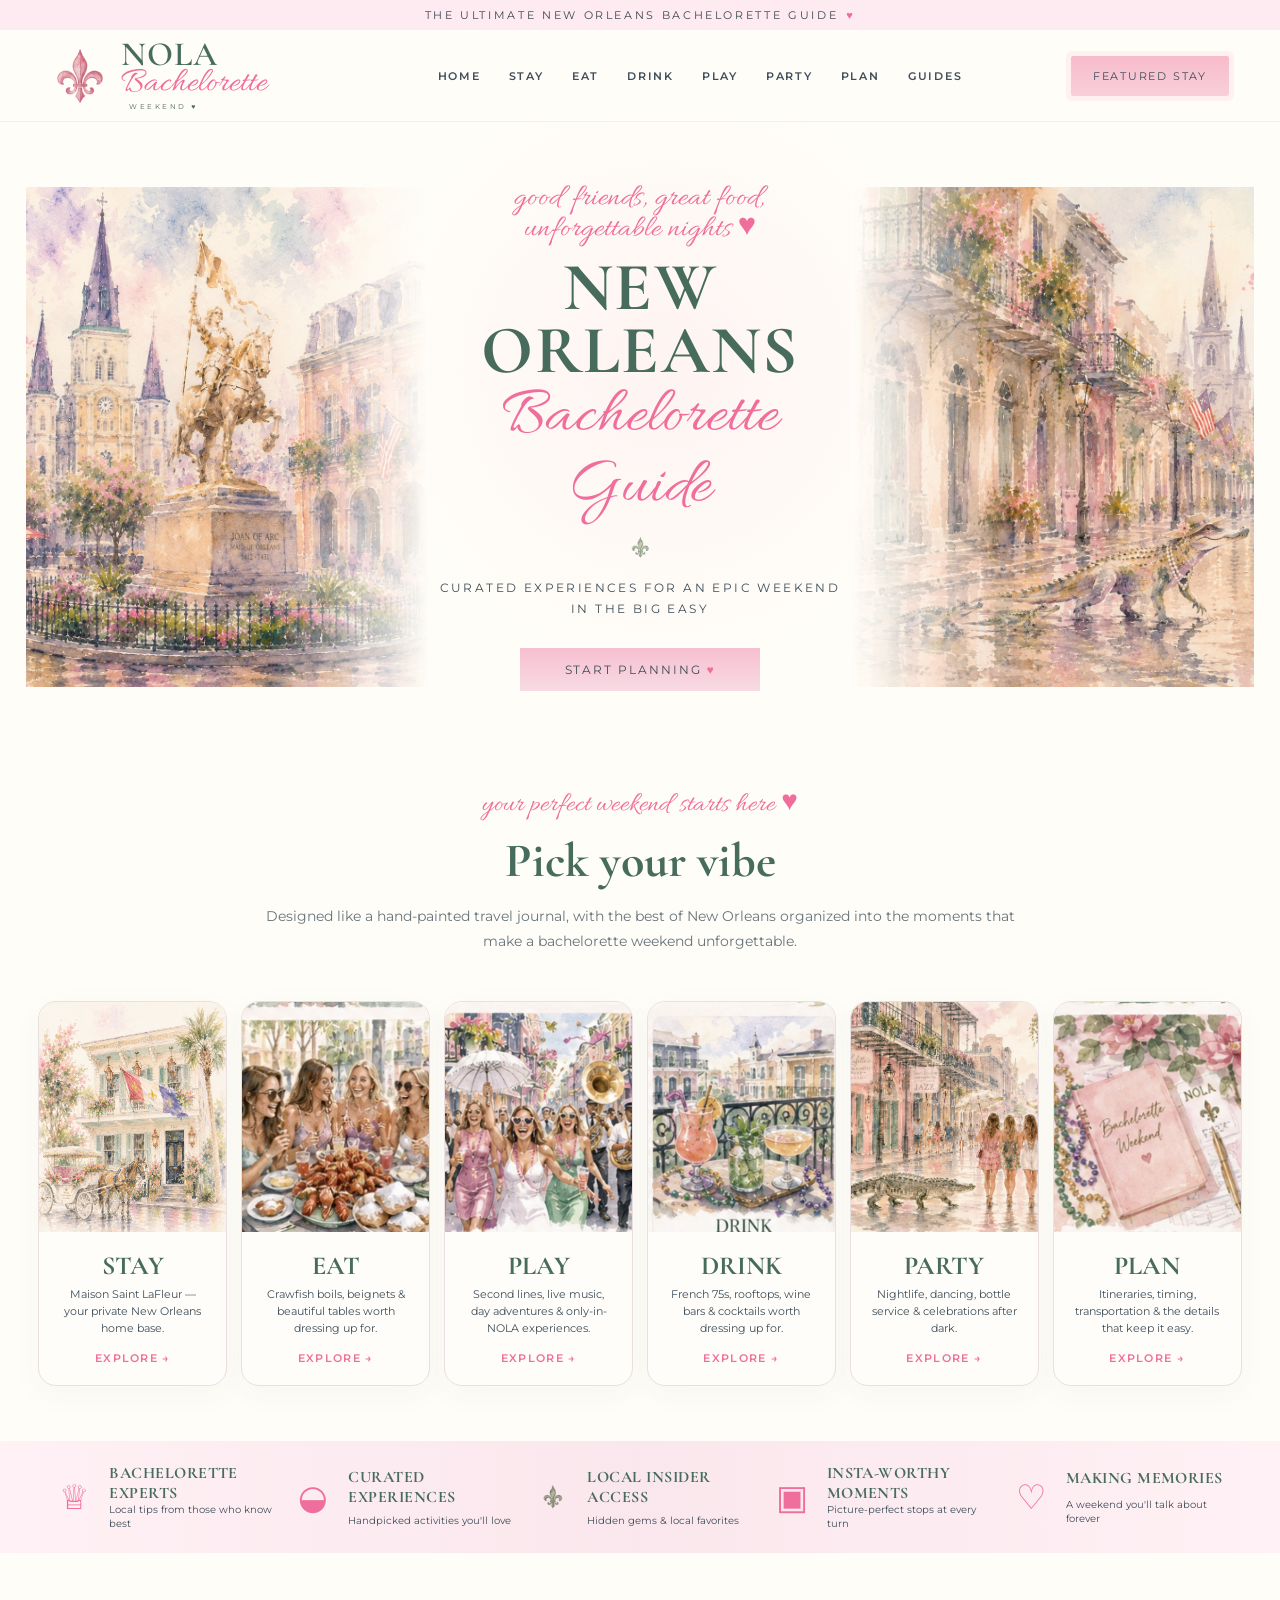
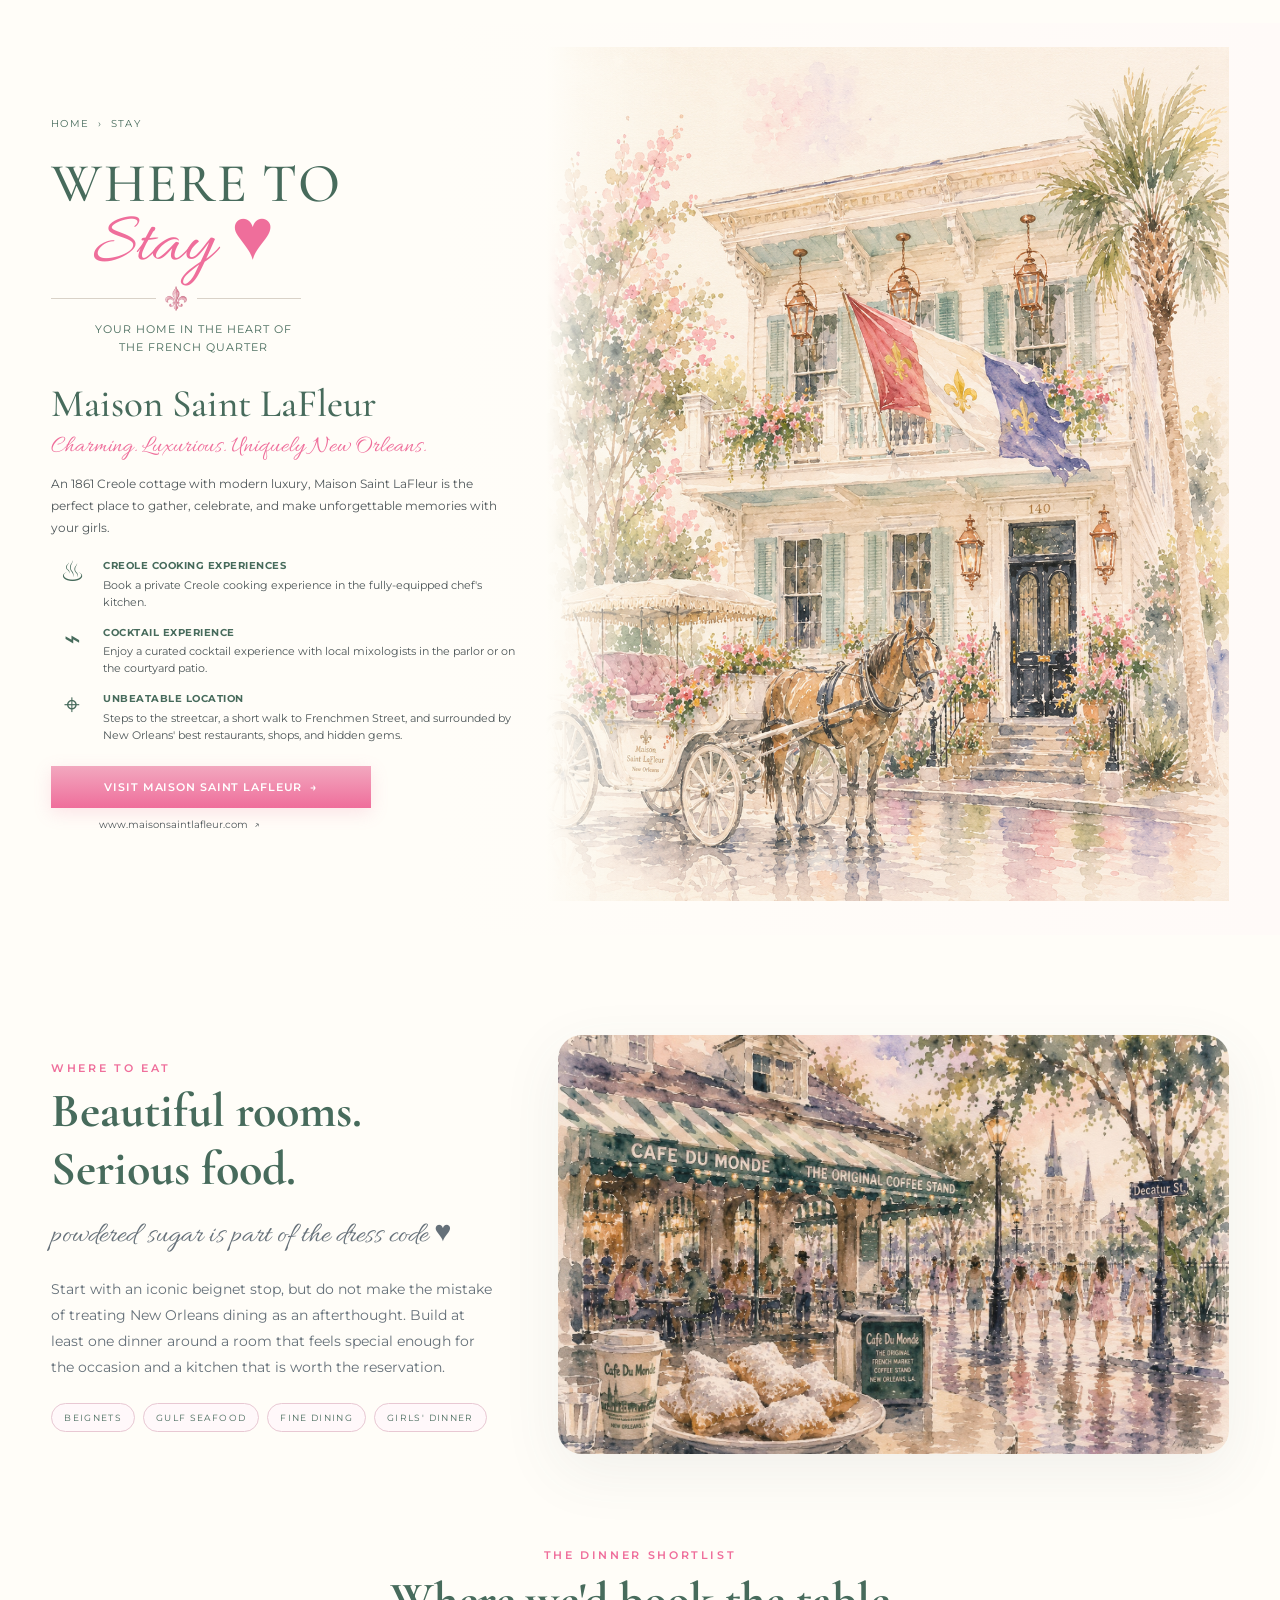
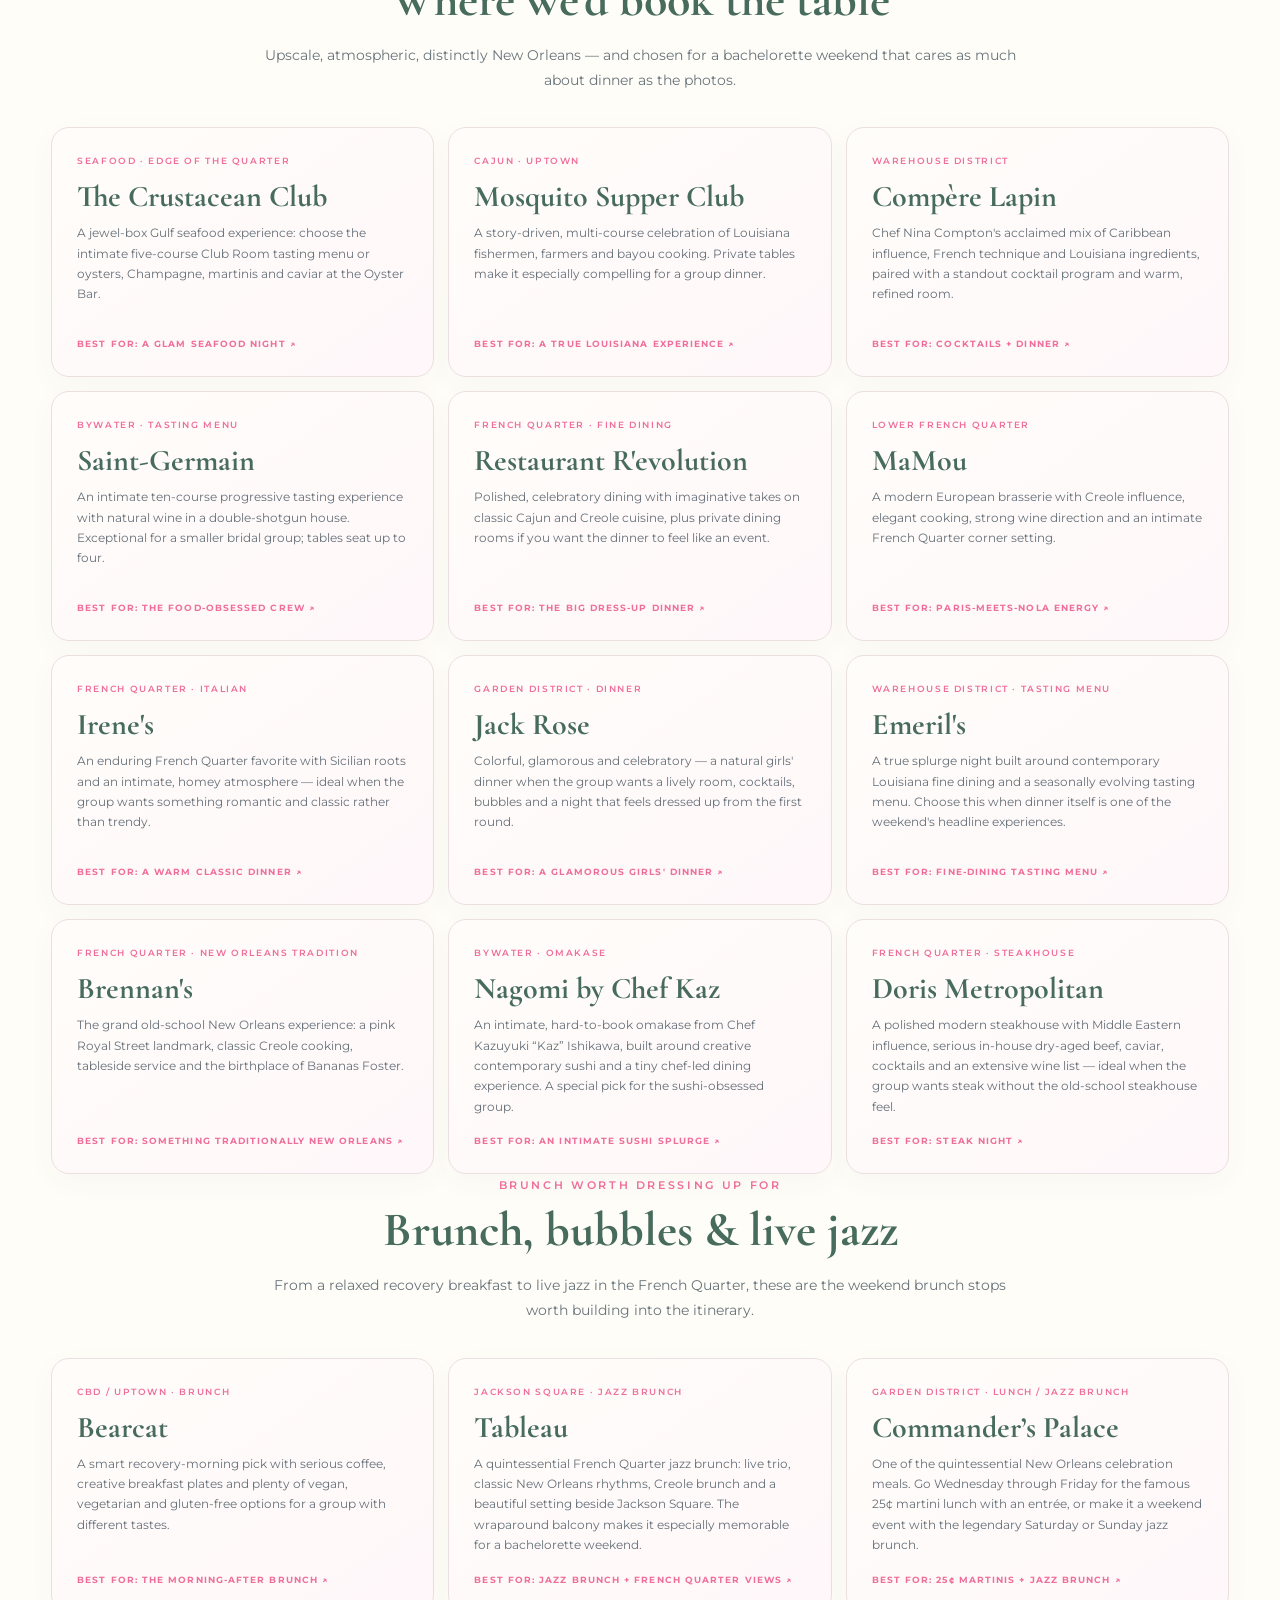
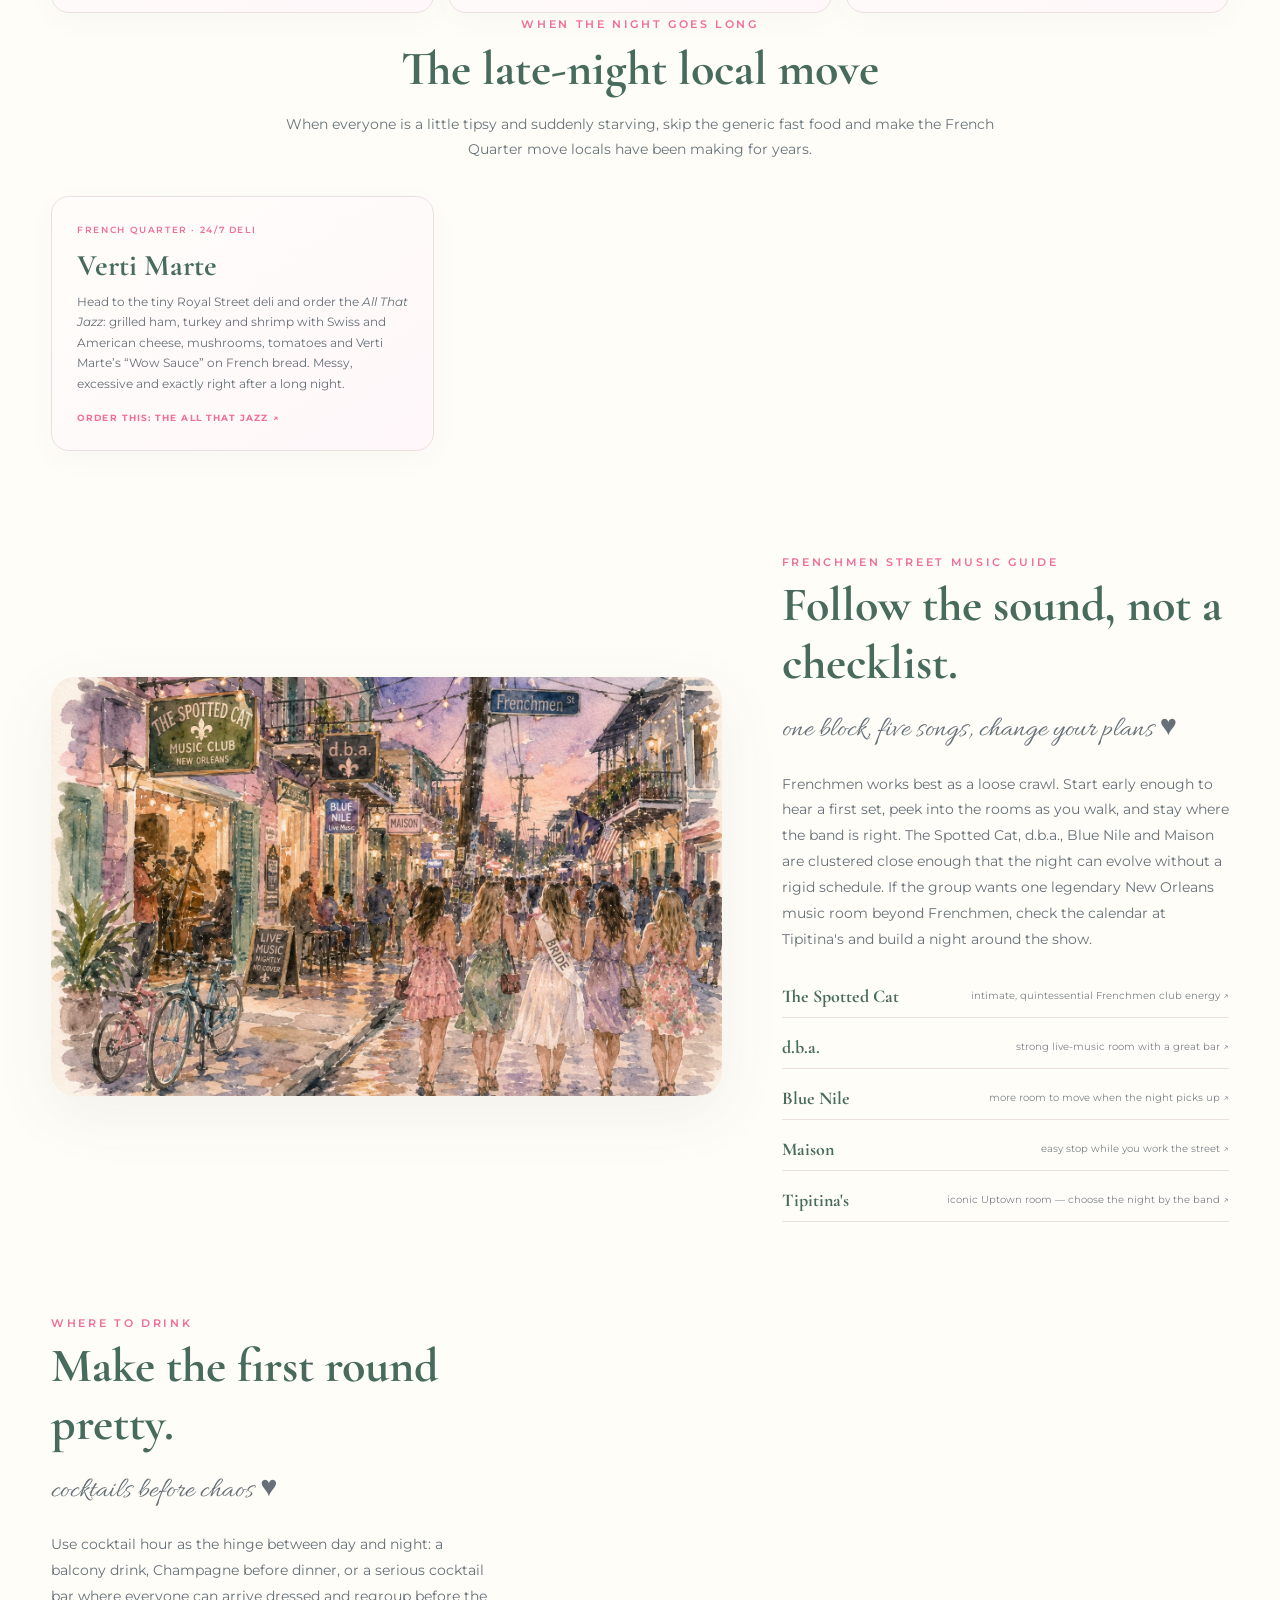
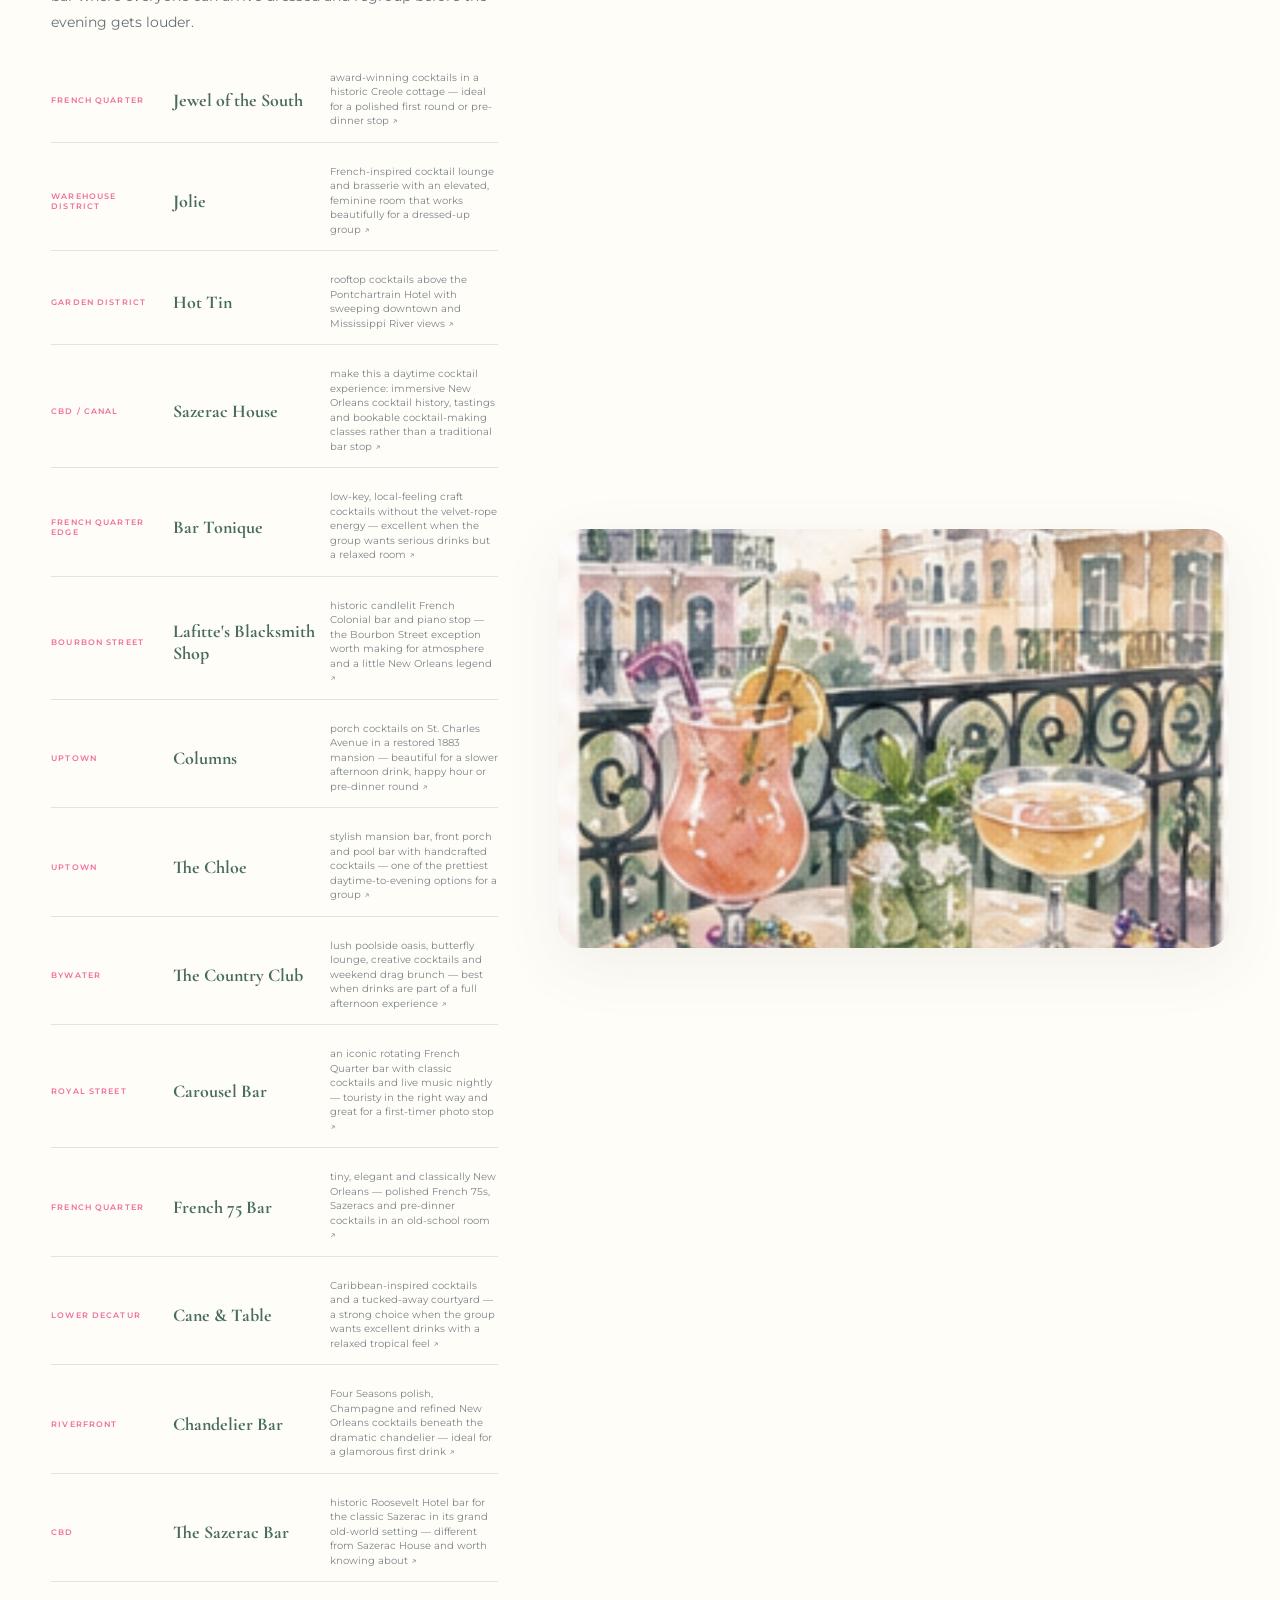
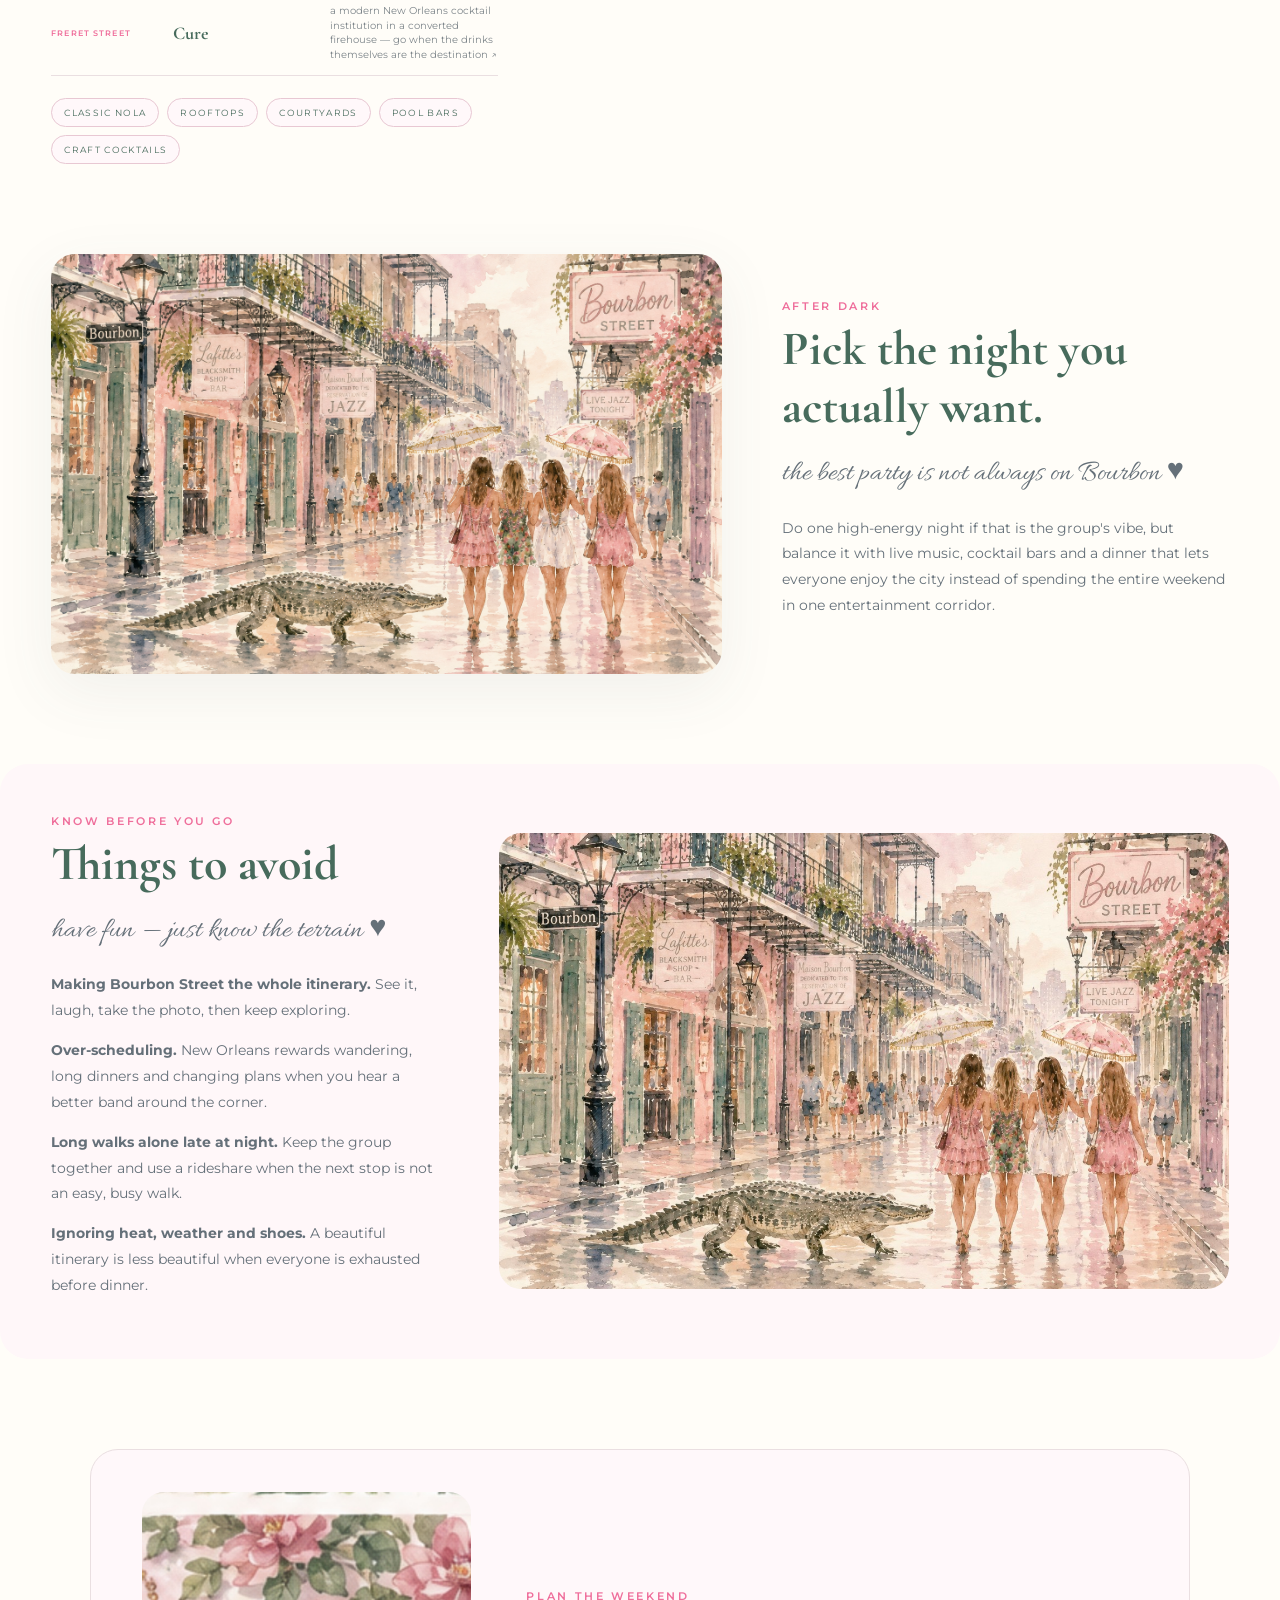
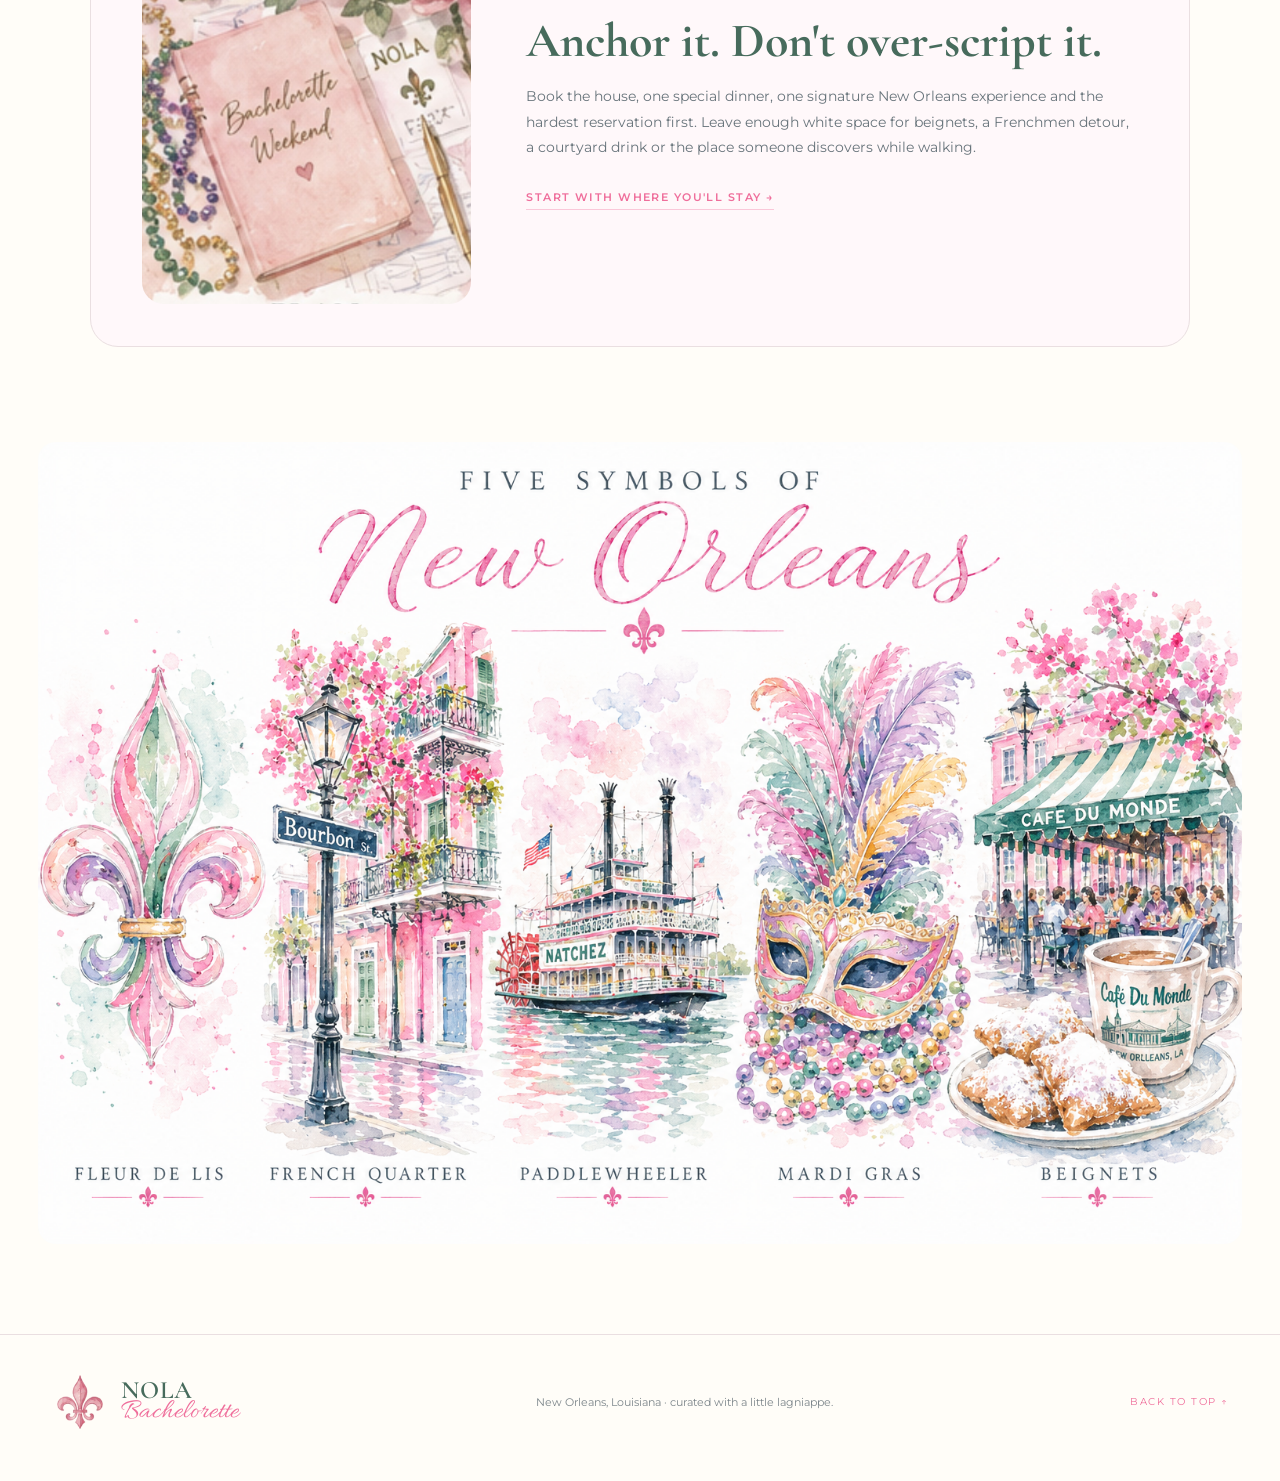
==== commit fe5fcb1c: "Add files via upload" ====
--- a/index.html
+++ b/index.html
@@ -252,8 +252,20 @@
           <a href="https://www.jewelnola.com/" target="_blank" rel="noopener noreferrer"><span>FRENCH QUARTER</span><b>Jewel of the South</b><small>award-winning cocktails in a historic Creole cottage — ideal for a polished first round or pre-dinner stop ↗</small></a>
           <a href="https://jolie-nola.com/" target="_blank" rel="noopener noreferrer"><span>WAREHOUSE DISTRICT</span><b>Jolie</b><small>French-inspired cocktail lounge and brasserie with an elevated, feminine room that works beautifully for a dressed-up group ↗</small></a>
           <a href="https://hottinbar.com/" target="_blank" rel="noopener noreferrer"><span>GARDEN DISTRICT</span><b>Hot Tin</b><small>rooftop cocktails above the Pontchartrain Hotel with sweeping downtown and Mississippi River views ↗</small></a>
+          <a href="https://www.sazerachouse.com/tours-and-tastings/" target="_blank" rel="noopener noreferrer"><span>CBD / CANAL</span><b>Sazerac House</b><small>make this a daytime cocktail experience: immersive New Orleans cocktail history, tastings and bookable cocktail-making classes rather than a traditional bar stop ↗</small></a>
+          <a href="https://www.neworleans.com/listing/bar-tonique/32182/" target="_blank" rel="noopener noreferrer"><span>FRENCH QUARTER EDGE</span><b>Bar Tonique</b><small>low-key, local-feeling craft cocktails without the velvet-rope energy — excellent when the group wants serious drinks but a relaxed room ↗</small></a>
+          <a href="https://www.lafittesblacksmithshop.com/" target="_blank" rel="noopener noreferrer"><span>BOURBON STREET</span><b>Lafitte's Blacksmith Shop</b><small>historic candlelit French Colonial bar and piano stop — the Bourbon Street exception worth making for atmosphere and a little New Orleans legend ↗</small></a>
+          <a href="https://thecolumns.com/" target="_blank" rel="noopener noreferrer"><span>UPTOWN</span><b>Columns</b><small>porch cocktails on St. Charles Avenue in a restored 1883 mansion — beautiful for a slower afternoon drink, happy hour or pre-dinner round ↗</small></a>
+          <a href="https://thechloenola.com/restaurant" target="_blank" rel="noopener noreferrer"><span>UPTOWN</span><b>The Chloe</b><small>stylish mansion bar, front porch and pool bar with handcrafted cocktails — one of the prettiest daytime-to-evening options for a group ↗</small></a>
+          <a href="https://thecountryclubneworleans.com/" target="_blank" rel="noopener noreferrer"><span>BYWATER</span><b>The Country Club</b><small>lush poolside oasis, butterfly lounge, creative cocktails and weekend drag brunch — best when drinks are part of a full afternoon experience ↗</small></a>
+          <a href="https://www.hotelmonteleone.com/dine-drink/carousel-bar/" target="_blank" rel="noopener noreferrer"><span>ROYAL STREET</span><b>Carousel Bar</b><small>an iconic rotating French Quarter bar with classic cocktails and live music nightly — touristy in the right way and great for a first-timer photo stop ↗</small></a>
+          <a href="https://www.arnaudsrestaurant.com/bars/french-75/" target="_blank" rel="noopener noreferrer"><span>FRENCH QUARTER</span><b>French 75 Bar</b><small>tiny, elegant and classically New Orleans — polished French 75s, Sazeracs and pre-dinner cocktails in an old-school room ↗</small></a>
+          <a href="https://www.caneandtablenola.com/locations" target="_blank" rel="noopener noreferrer"><span>LOWER DECATUR</span><b>Cane &amp; Table</b><small>Caribbean-inspired cocktails and a tucked-away courtyard — a strong choice when the group wants excellent drinks with a relaxed tropical feel ↗</small></a>
+          <a href="https://www.fourseasons.com/neworleans/dining/" target="_blank" rel="noopener noreferrer"><span>RIVERFRONT</span><b>Chandelier Bar</b><small>Four Seasons polish, Champagne and refined New Orleans cocktails beneath the dramatic chandelier — ideal for a glamorous first drink ↗</small></a>
+          <a href="https://www.hilton.com/en/hotels/msyrhwa-the-roosevelt-new-orleans/dining/" target="_blank" rel="noopener noreferrer"><span>CBD</span><b>The Sazerac Bar</b><small>historic Roosevelt Hotel bar for the classic Sazerac in its grand old-world setting — different from Sazerac House and worth knowing about ↗</small></a>
+          <a href="https://www.curenola.com/" target="_blank" rel="noopener noreferrer"><span>FRERET STREET</span><b>Cure</b><small>a modern New Orleans cocktail institution in a converted firehouse — go when the drinks themselves are the destination ↗</small></a>
         </div>
-        <div class="pill-row"><span>FRENCH 75</span><span>CHAMPAGNE</span><span>WINE BAR</span><span>ROOFTOP</span></div>
+        <div class="pill-row"><span>CLASSIC NOLA</span><span>ROOFTOPS</span><span>COURTYARDS</span><span>POOL BARS</span><span>CRAFT COCKTAILS</span></div>
       </div>
     </section>
 
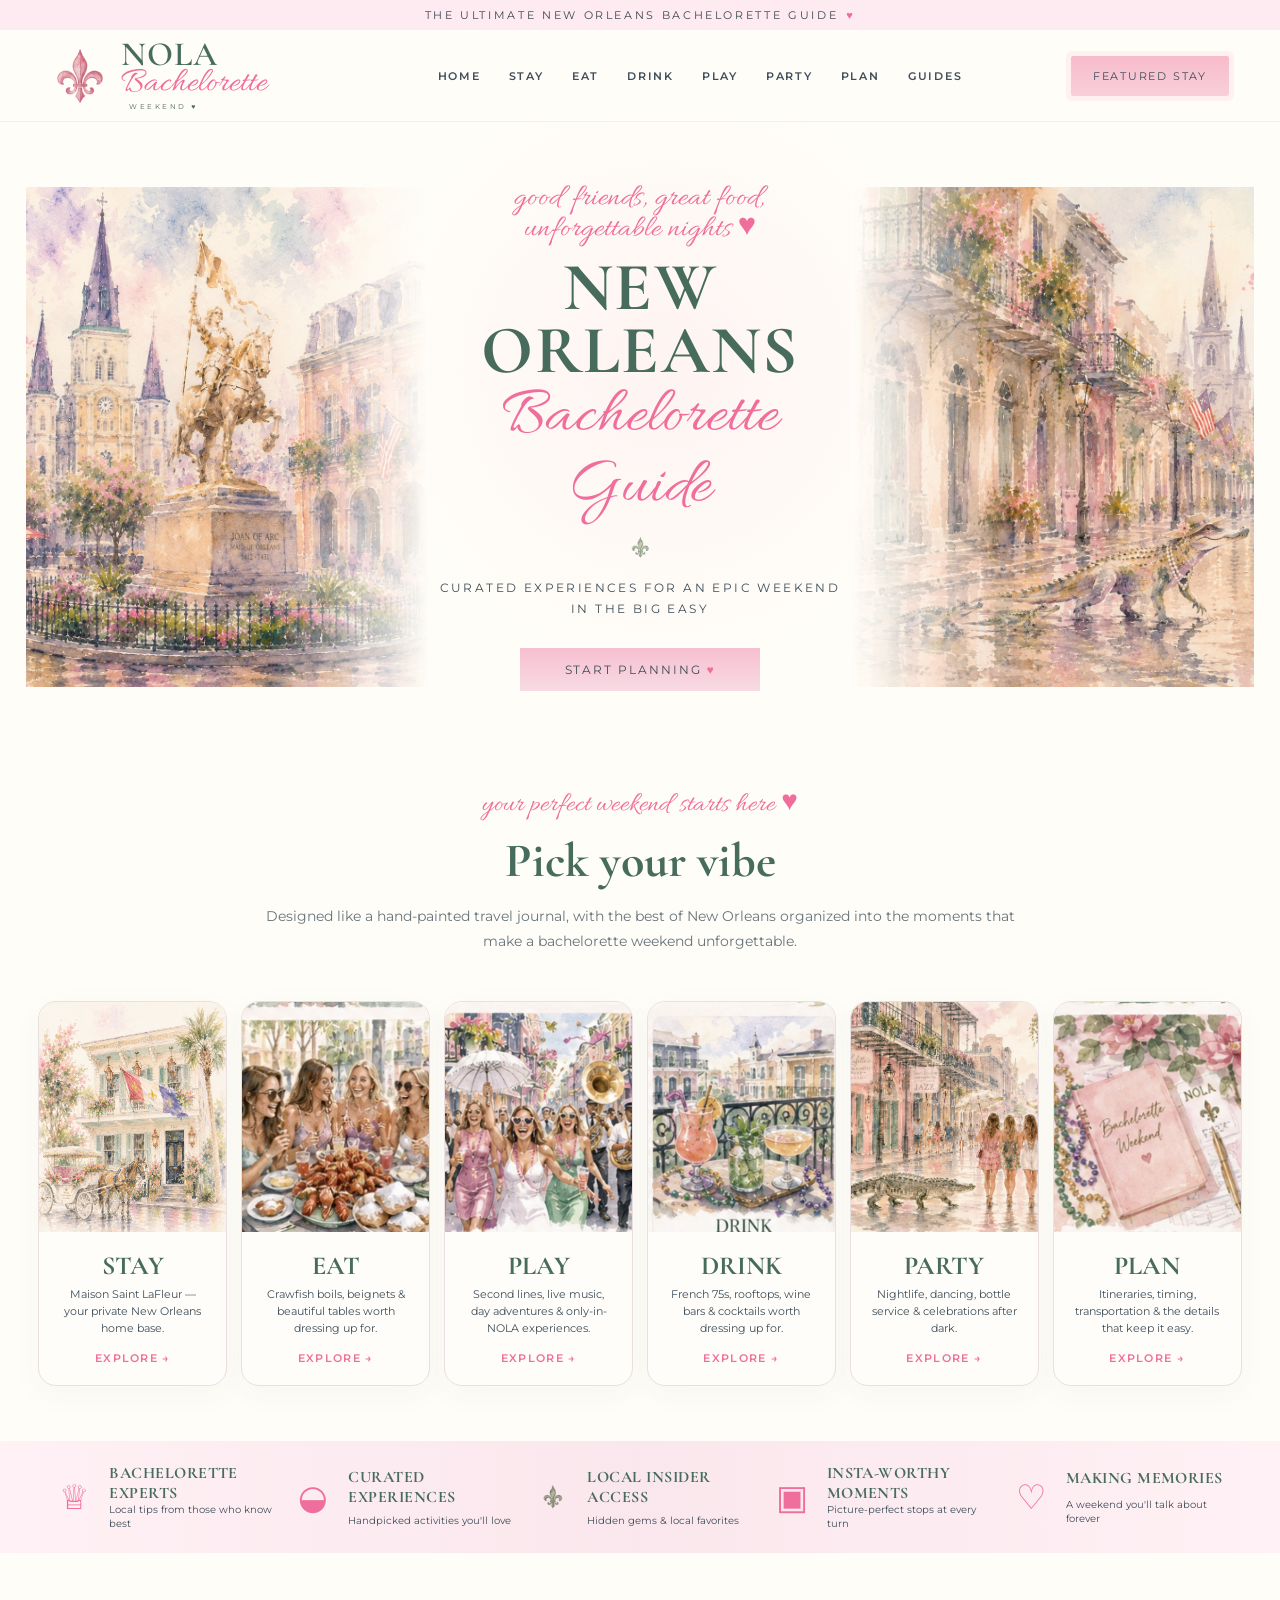
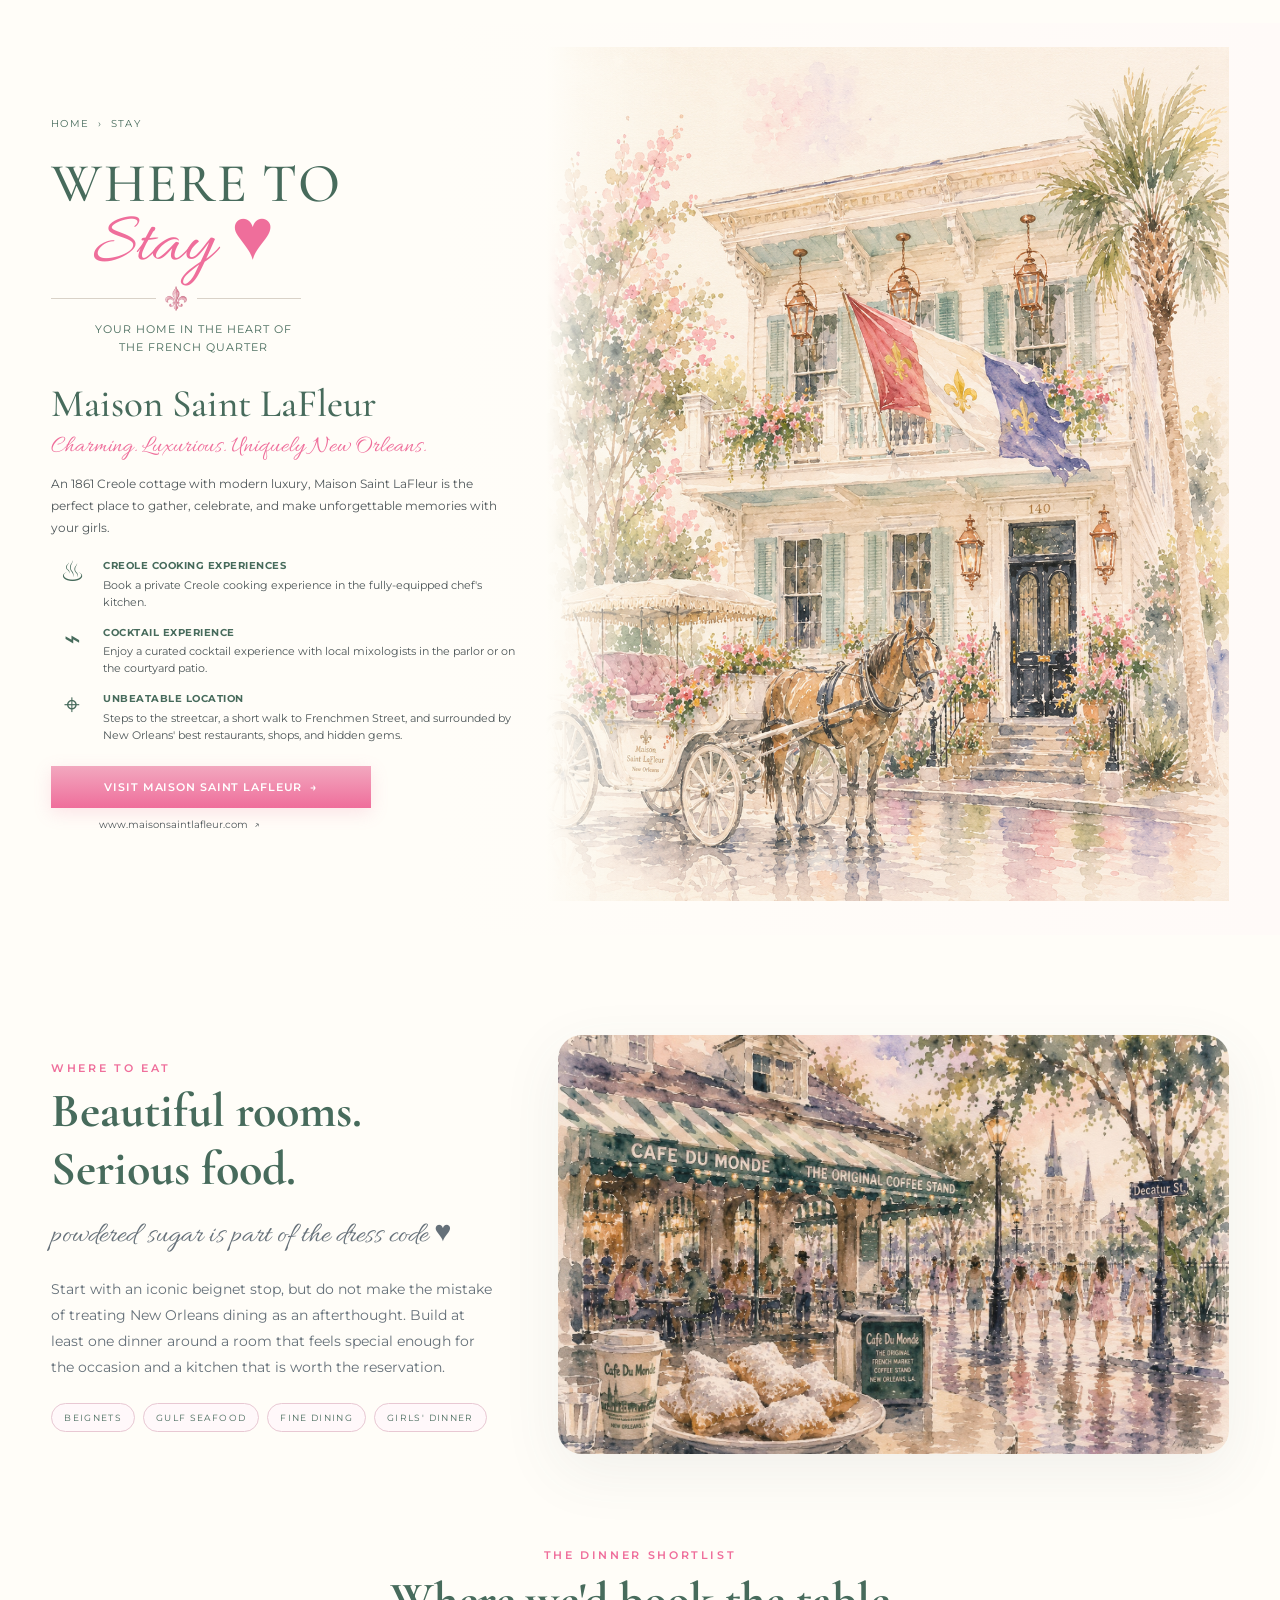
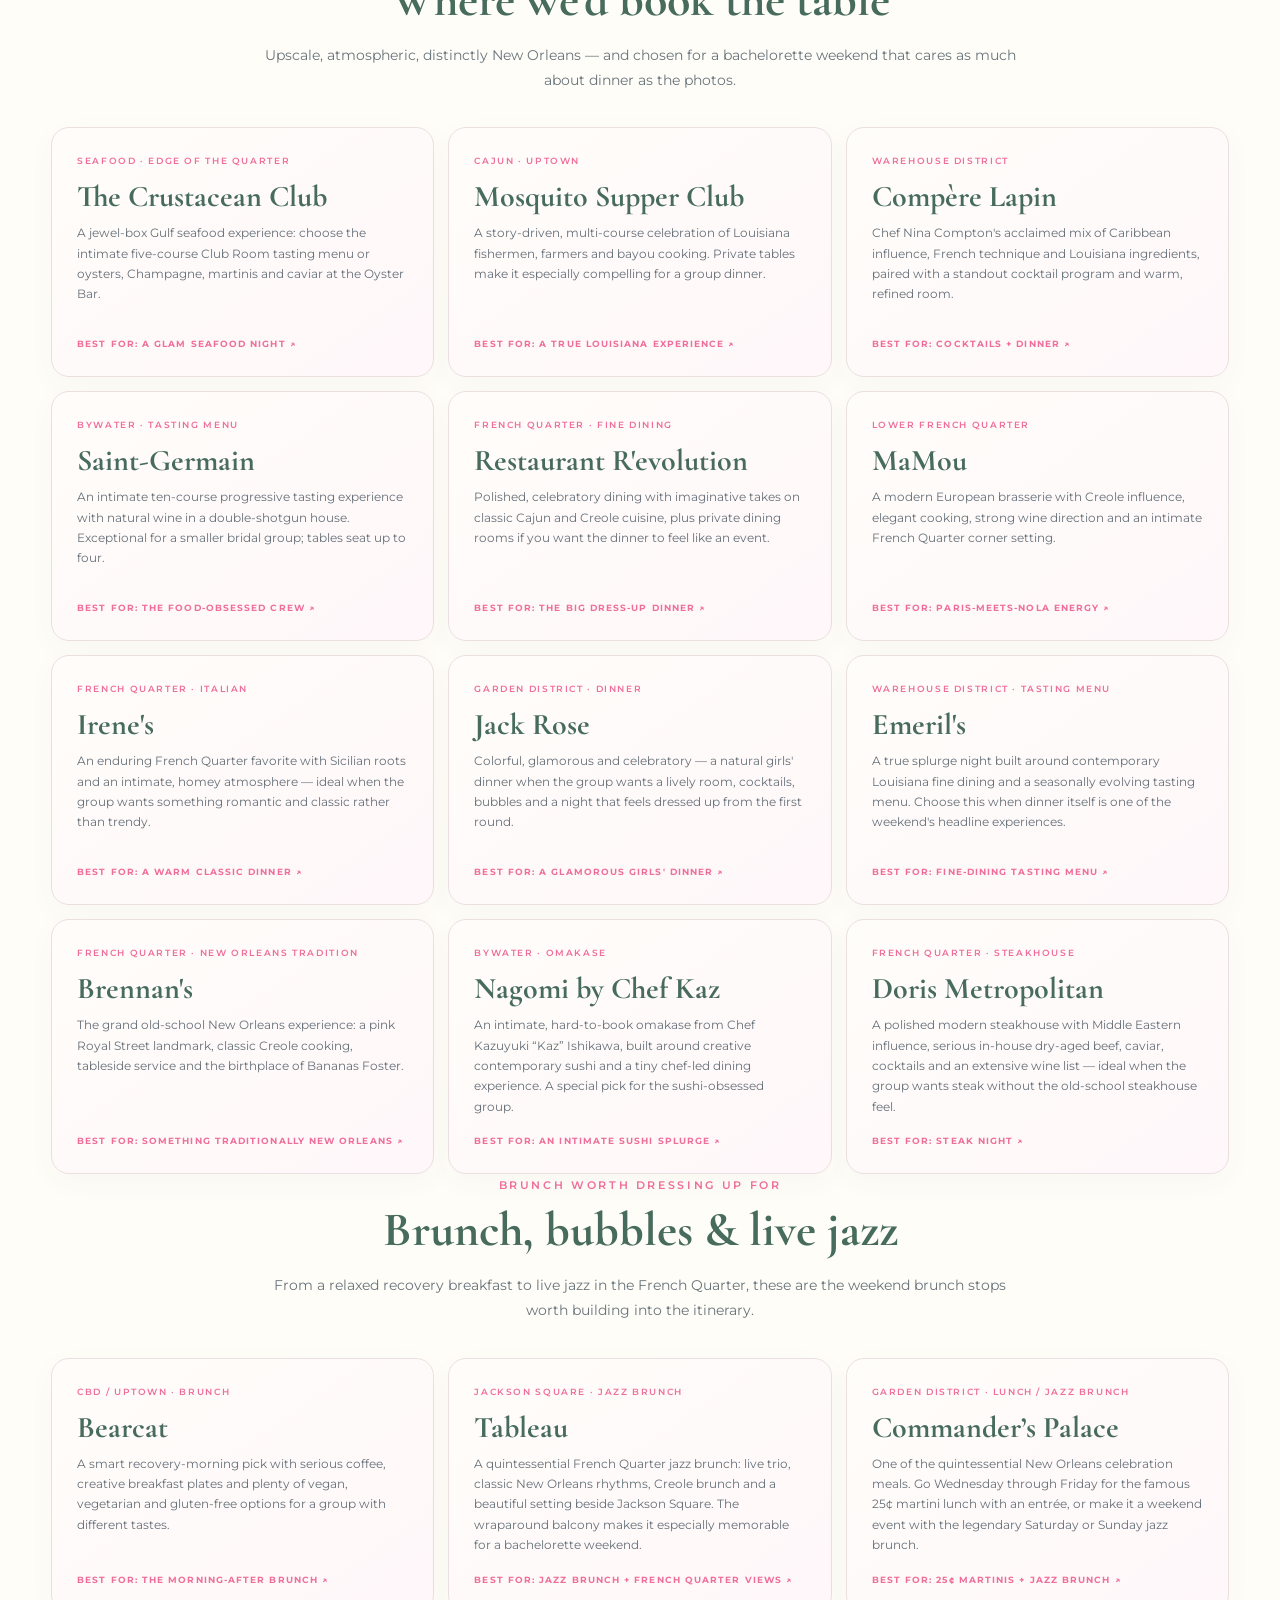
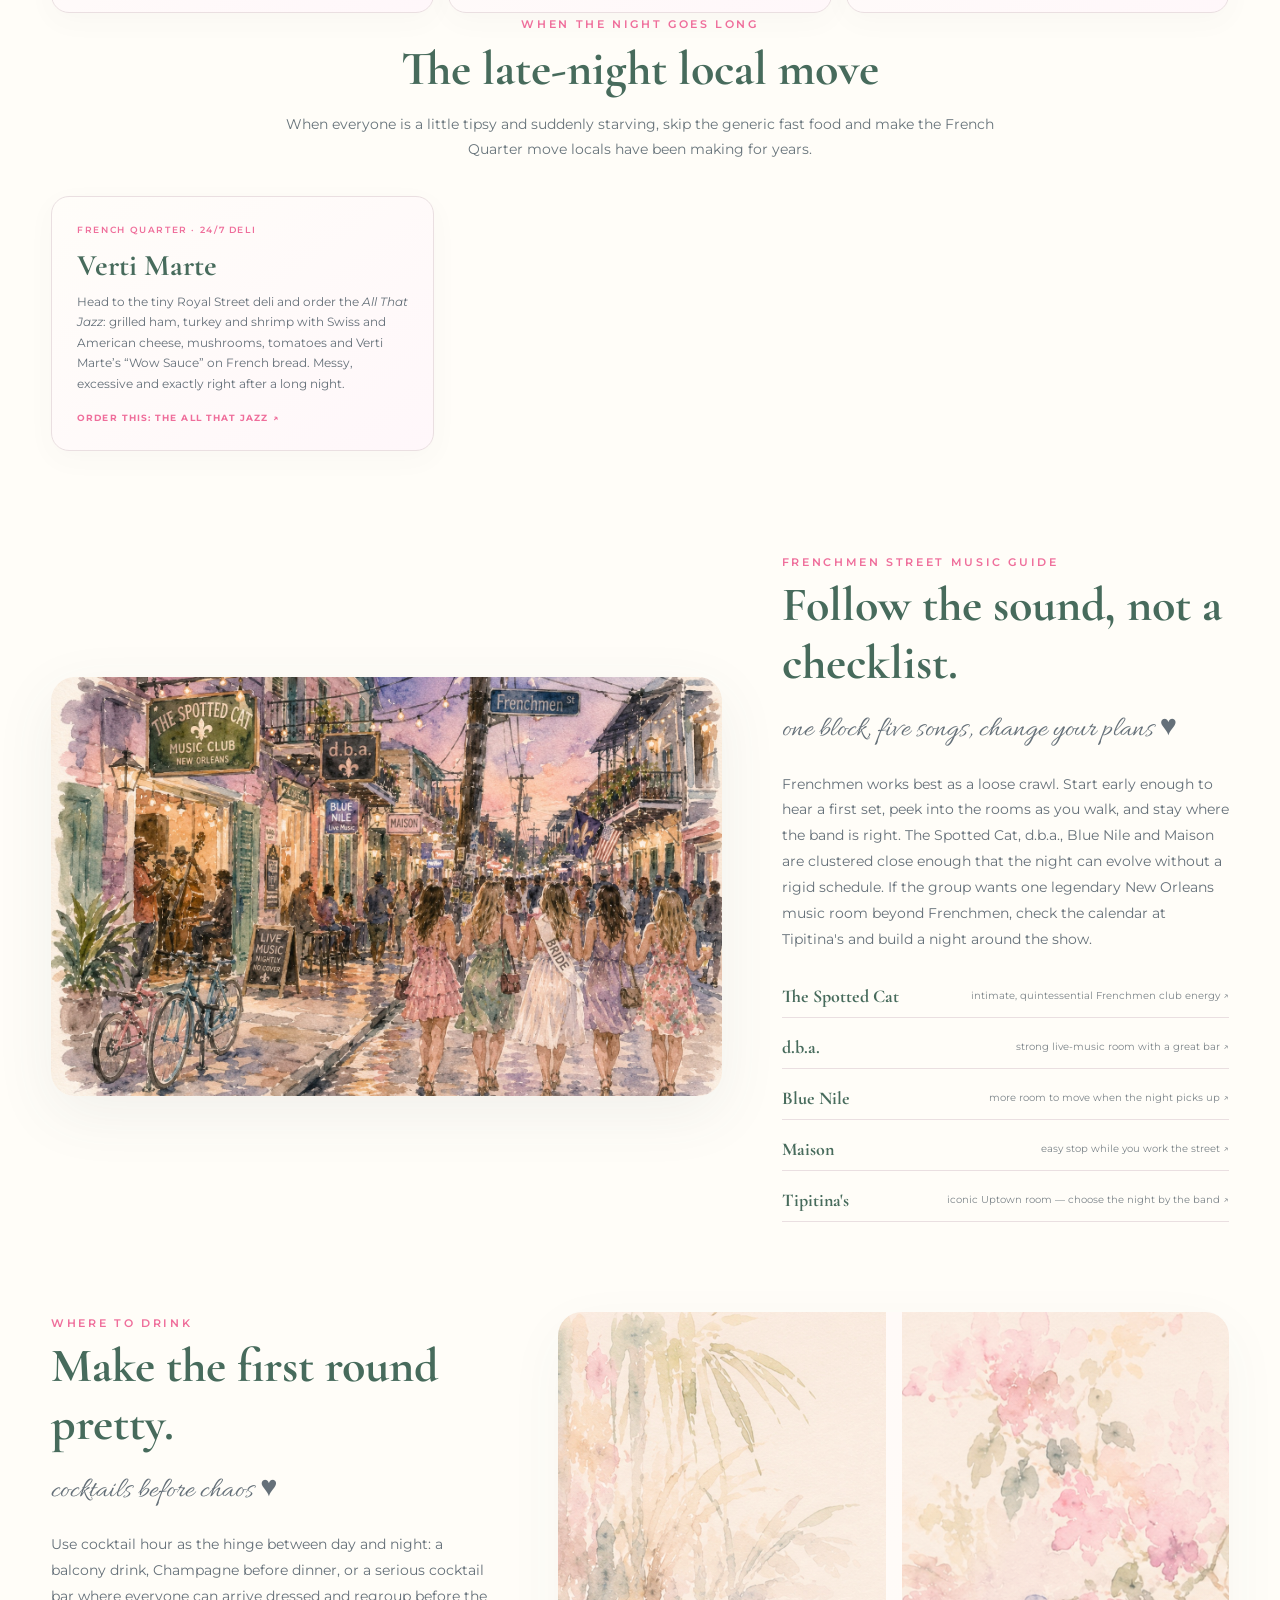
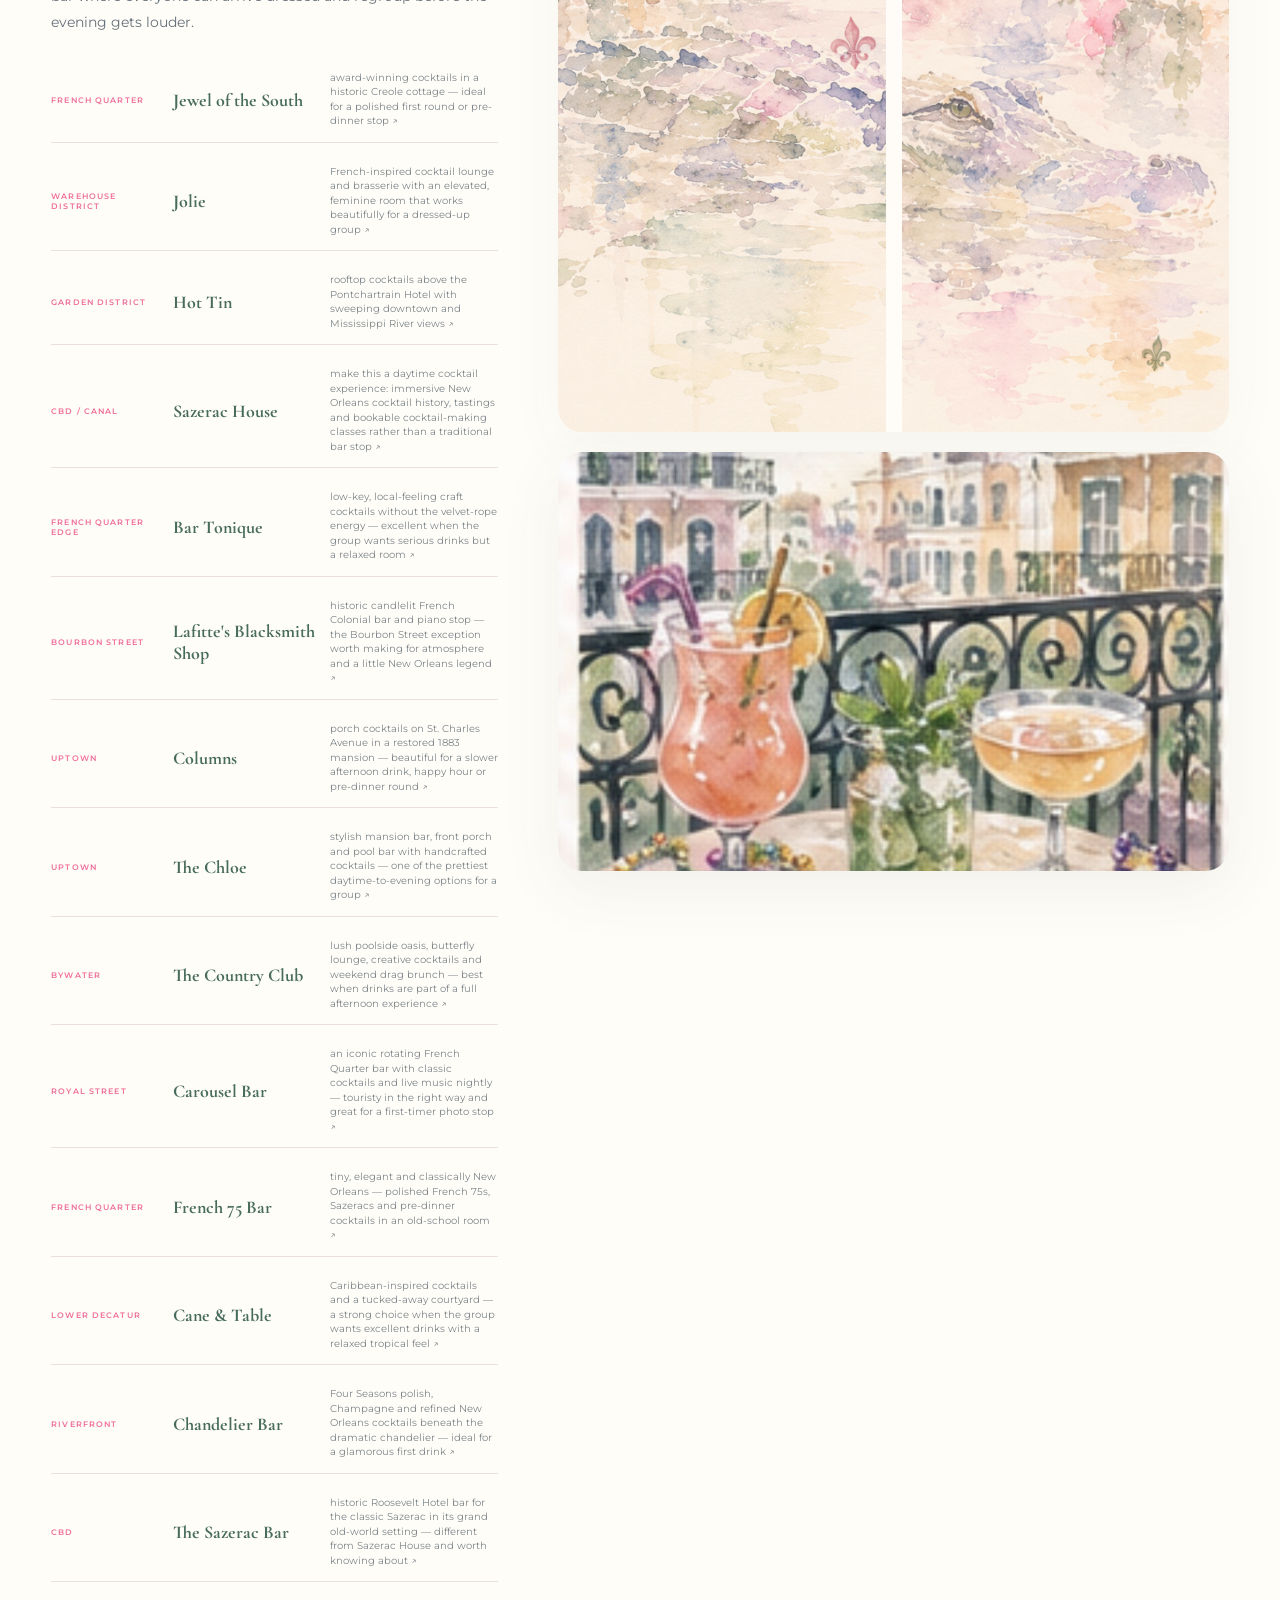
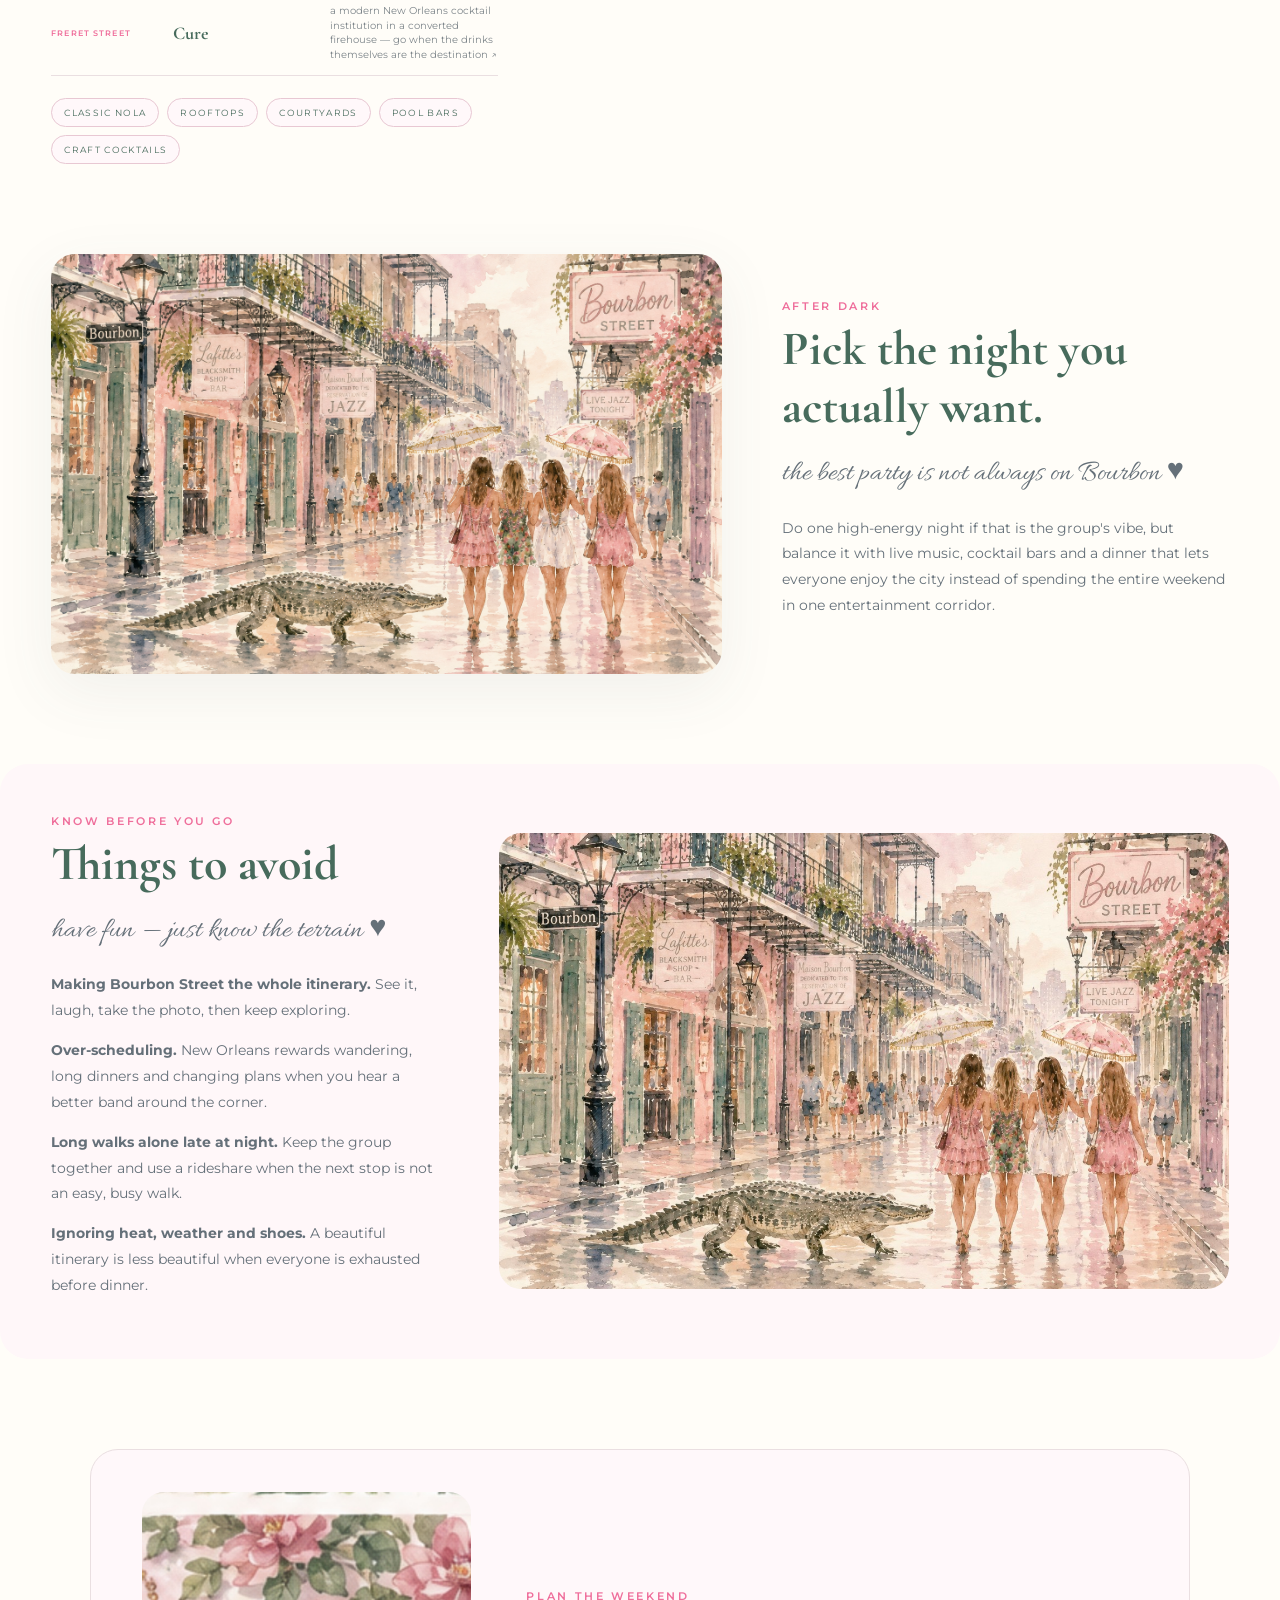
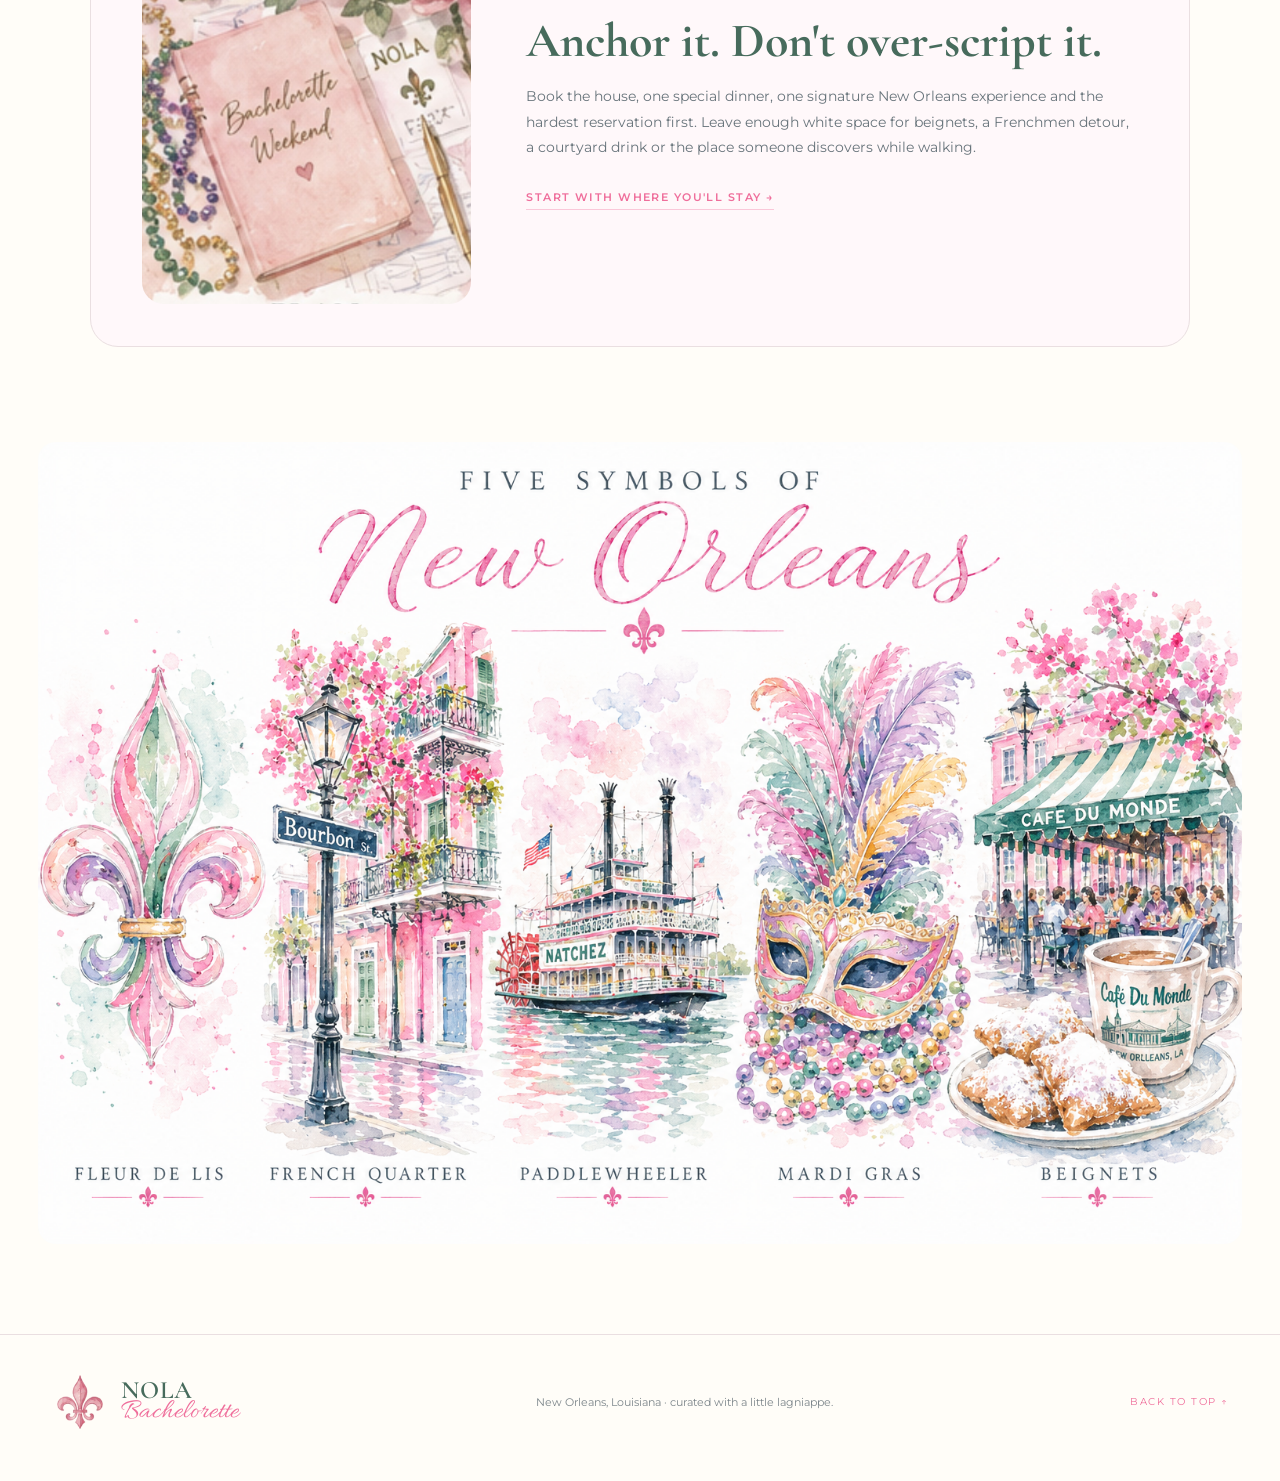
==== commit 018a8320: "Add files via upload" ====
--- a/index.html
+++ b/index.html
@@ -241,8 +241,16 @@
       </div>
     </section>
 
-    <section class="editorial-section reverse" id="drink-guide">
-      <div class="editorial-image"><img src="assets/drink-card.jpg" alt="Watercolor New Orleans cocktails overlooking the French Quarter"></div>
+    <section class="editorial-section reverse drink-editorial" id="drink-guide">
+      <div class="drink-visuals" aria-label="Watercolor cocktail guide artwork">
+        <div class="editorial-image drink-main-art"><img src="assets/drink-card.jpg" alt="Watercolor New Orleans cocktails overlooking the French Quarter"></div>
+        <div class="drink-watercolor-fill">
+          <img class="drink-marsh-art" src="assets/cocktail-alligator-marsh.jpg" alt="Abstract pastel watercolor marsh foliage and alligator textures">
+          <img class="drink-gator-art" src="assets/cocktail-alligator-close.jpg" alt="Soft pastel watercolor alligator among pink blossoms">
+          <img class="drink-fleur drink-fleur-pink" src="assets/fleur-pink.png" alt="" aria-hidden="true">
+          <img class="drink-fleur drink-fleur-green" src="assets/fleur-green.png" alt="" aria-hidden="true">
+        </div>
+      </div>
       <div class="editorial-copy">
         <span class="eyebrow">WHERE TO DRINK</span>
         <h2>Make the first round pretty.</h2>
--- a/styles.css
+++ b/styles.css
@@ -72,3 +72,19 @@
 .stay-fleur img{width:25px;height:25px;object-fit:contain;mix-blend-mode:multiply;opacity:.9}
 .hero-right img{object-position:center center}
 @media(max-width:820px){.brand-mark{width:46px;height:46px}.brand-mark img{width:44px;height:44px}}
+
+/* Watercolor fill for the long cocktail guide — preserves the editorial layout while using blank space */
+.drink-editorial{align-items:start}
+.drink-editorial .drink-visuals{order:2;display:flex;flex-direction:column;gap:20px;align-self:stretch;min-width:0}
+.drink-editorial .editorial-copy{order:1}
+.drink-main-art{width:100%}
+.drink-watercolor-fill{position:relative;display:grid;grid-template-columns:1fr 1fr;gap:16px;min-height:720px;overflow:hidden;border-radius:24px;background:linear-gradient(180deg,#fffaf8,#fffdf8);box-shadow:0 18px 60px rgba(76,85,88,.045)}
+.drink-watercolor-fill:after{content:"";position:absolute;inset:0;pointer-events:none;background:linear-gradient(180deg,rgba(255,253,248,.03),rgba(255,253,248,.16))}
+.drink-watercolor-fill>img:not(.drink-fleur){width:100%;height:100%;object-fit:cover;mix-blend-mode:multiply;opacity:.96}
+.drink-marsh-art{object-position:50% 50%}
+.drink-gator-art{object-position:48% 50%}
+.drink-fleur{position:absolute!important;width:54px!important;height:54px!important;object-fit:contain!important;mix-blend-mode:multiply;z-index:2;opacity:.72}
+.drink-fleur-pink{left:44%;top:46%;transform:translate(-50%,-50%) rotate(-5deg)}
+.drink-fleur-green{right:7%;bottom:7%;transform:rotate(7deg)}
+@media(max-width:820px){.drink-editorial .drink-visuals{order:0}.drink-watercolor-fill{min-height:520px;grid-template-columns:1fr 1fr}.drink-fleur{width:44px!important;height:44px!important}}
+@media(max-width:520px){.drink-watercolor-fill{min-height:760px;grid-template-columns:1fr}.drink-watercolor-fill>img:not(.drink-fleur){min-height:360px}.drink-fleur-pink{left:82%;top:45%}.drink-fleur-green{right:8%;bottom:4%}}
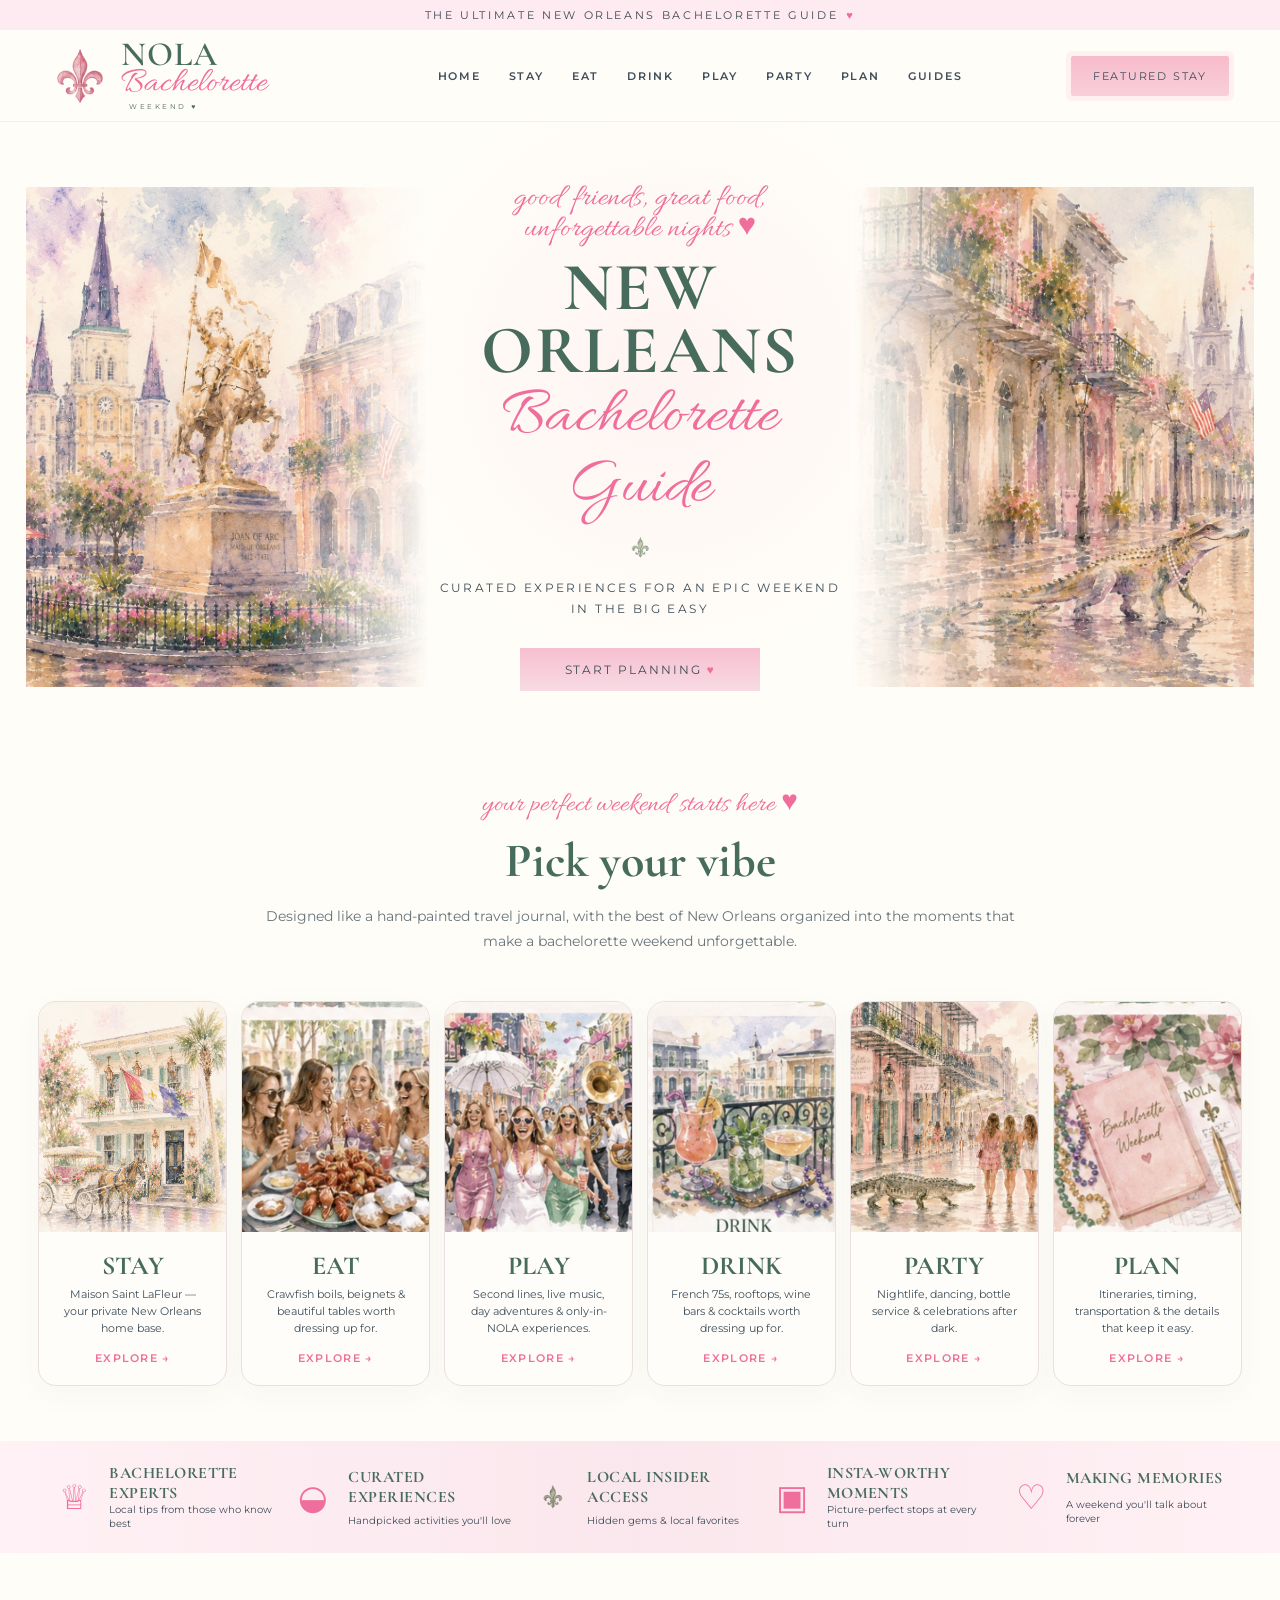
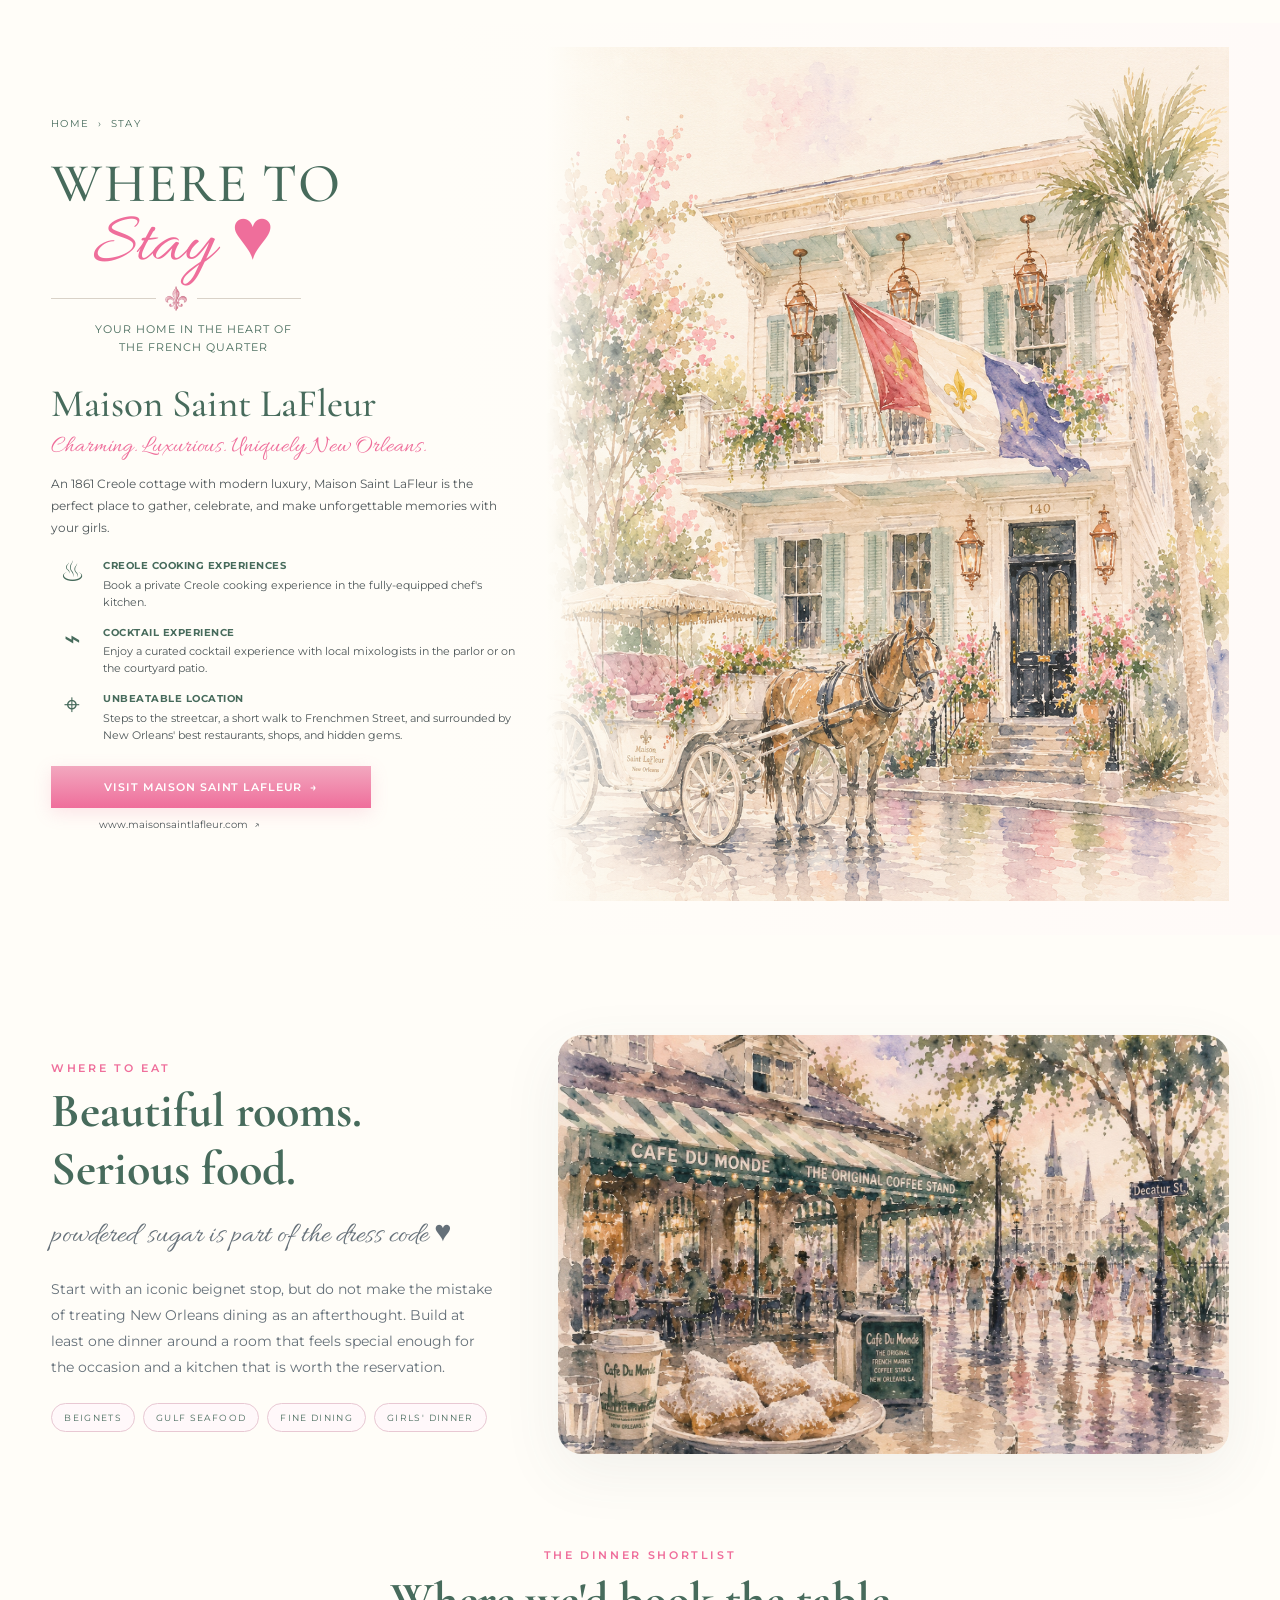
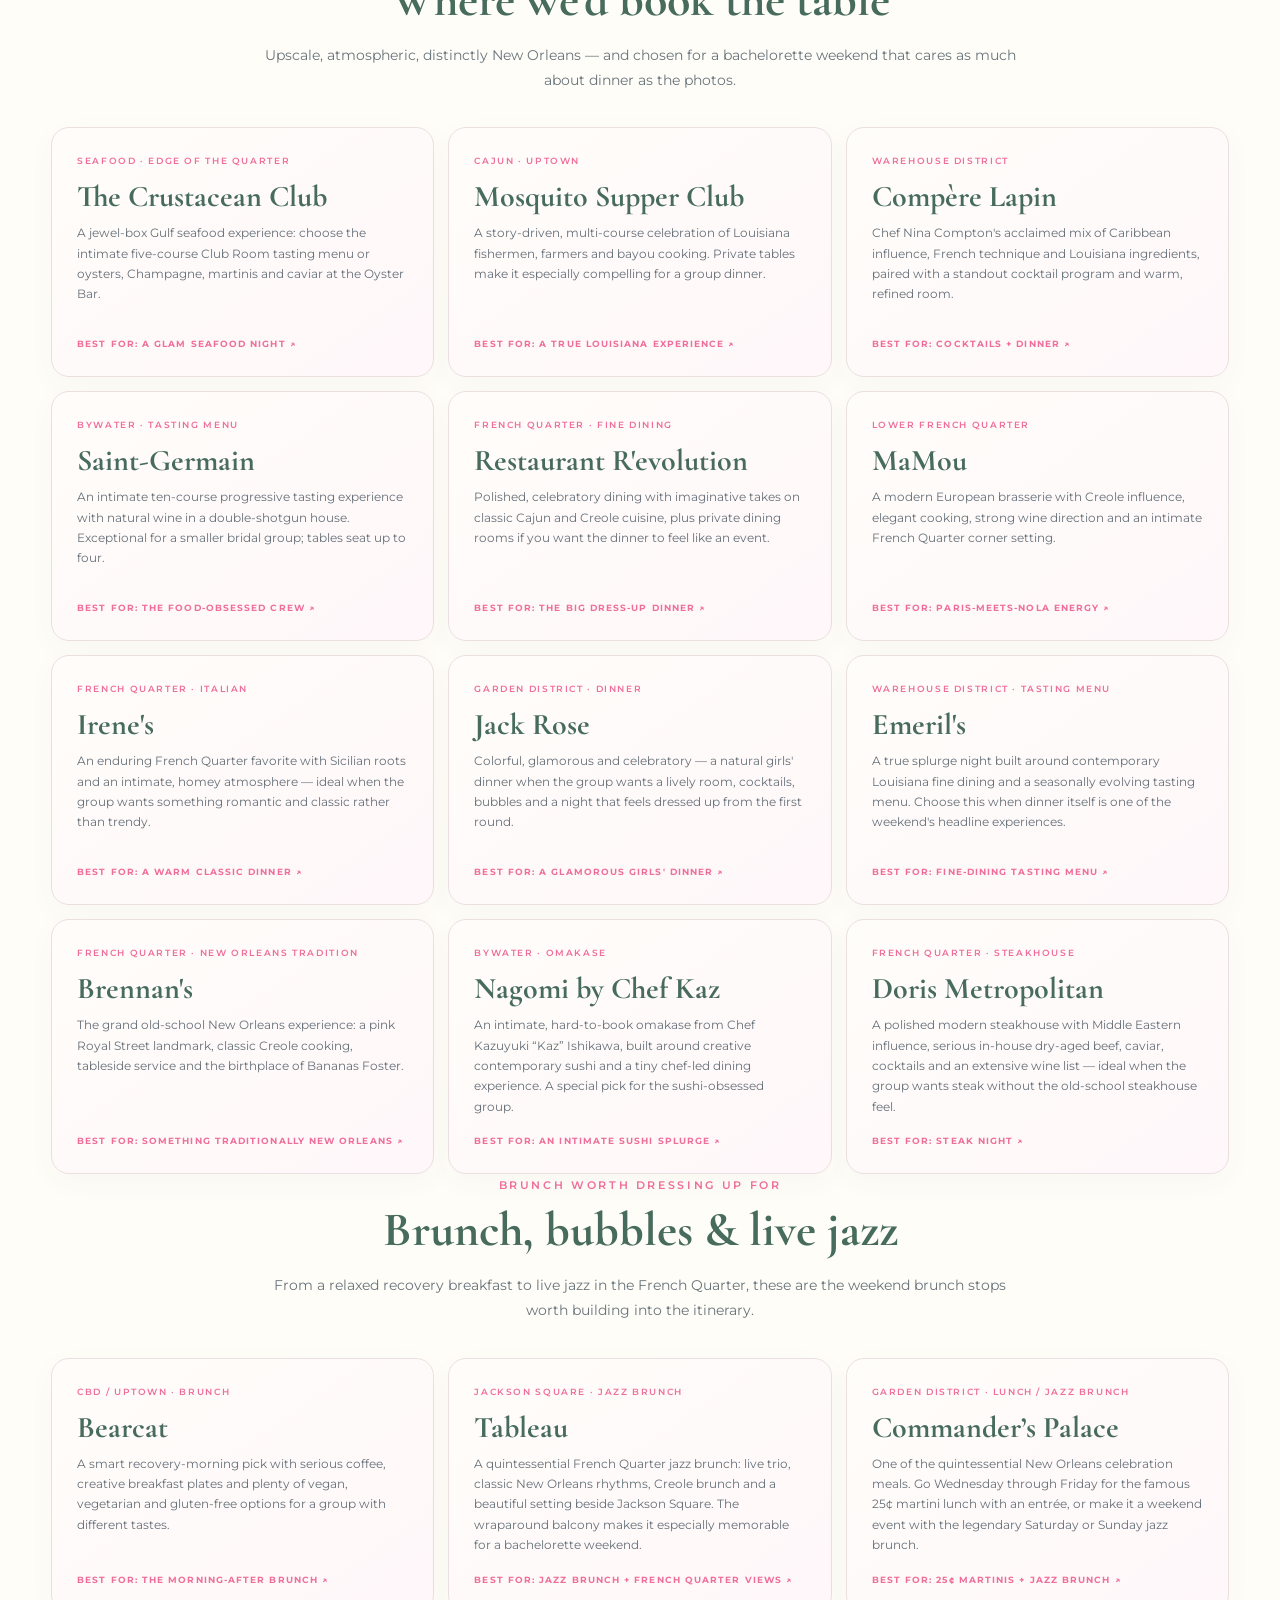
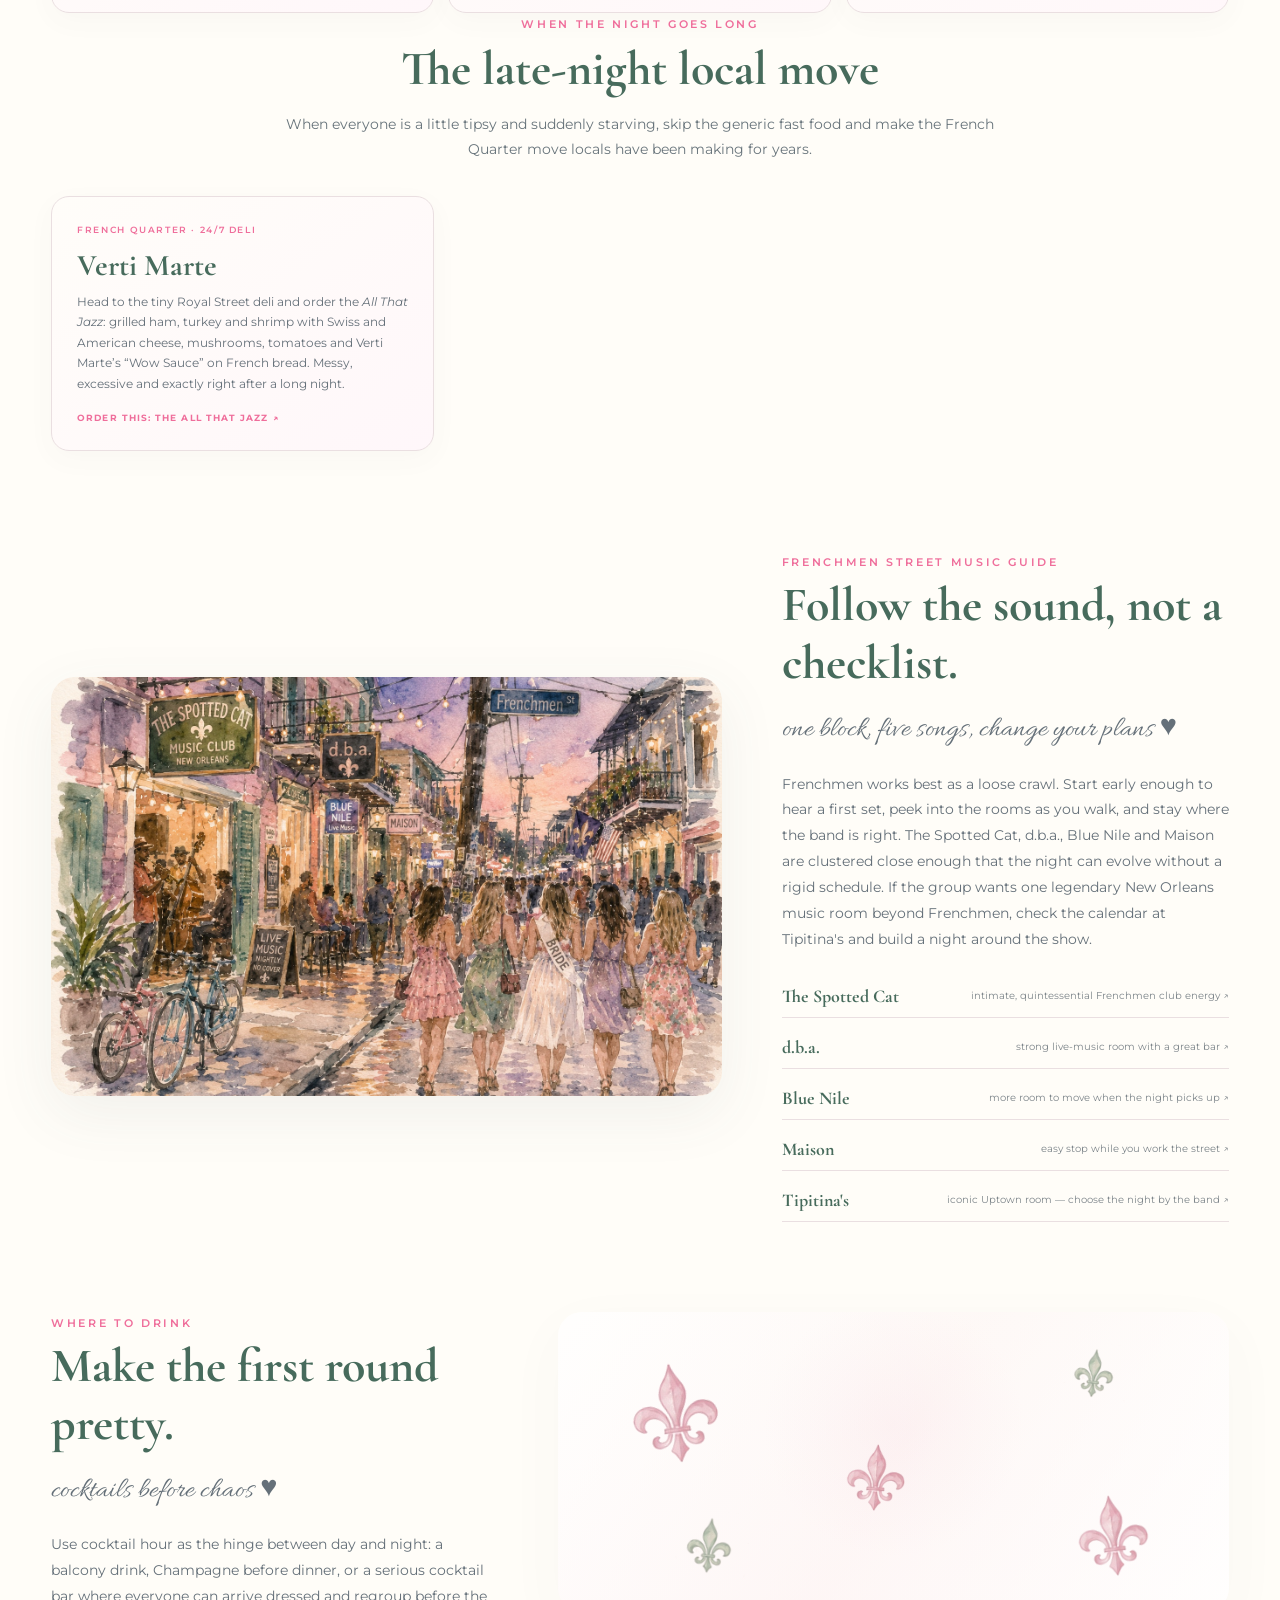
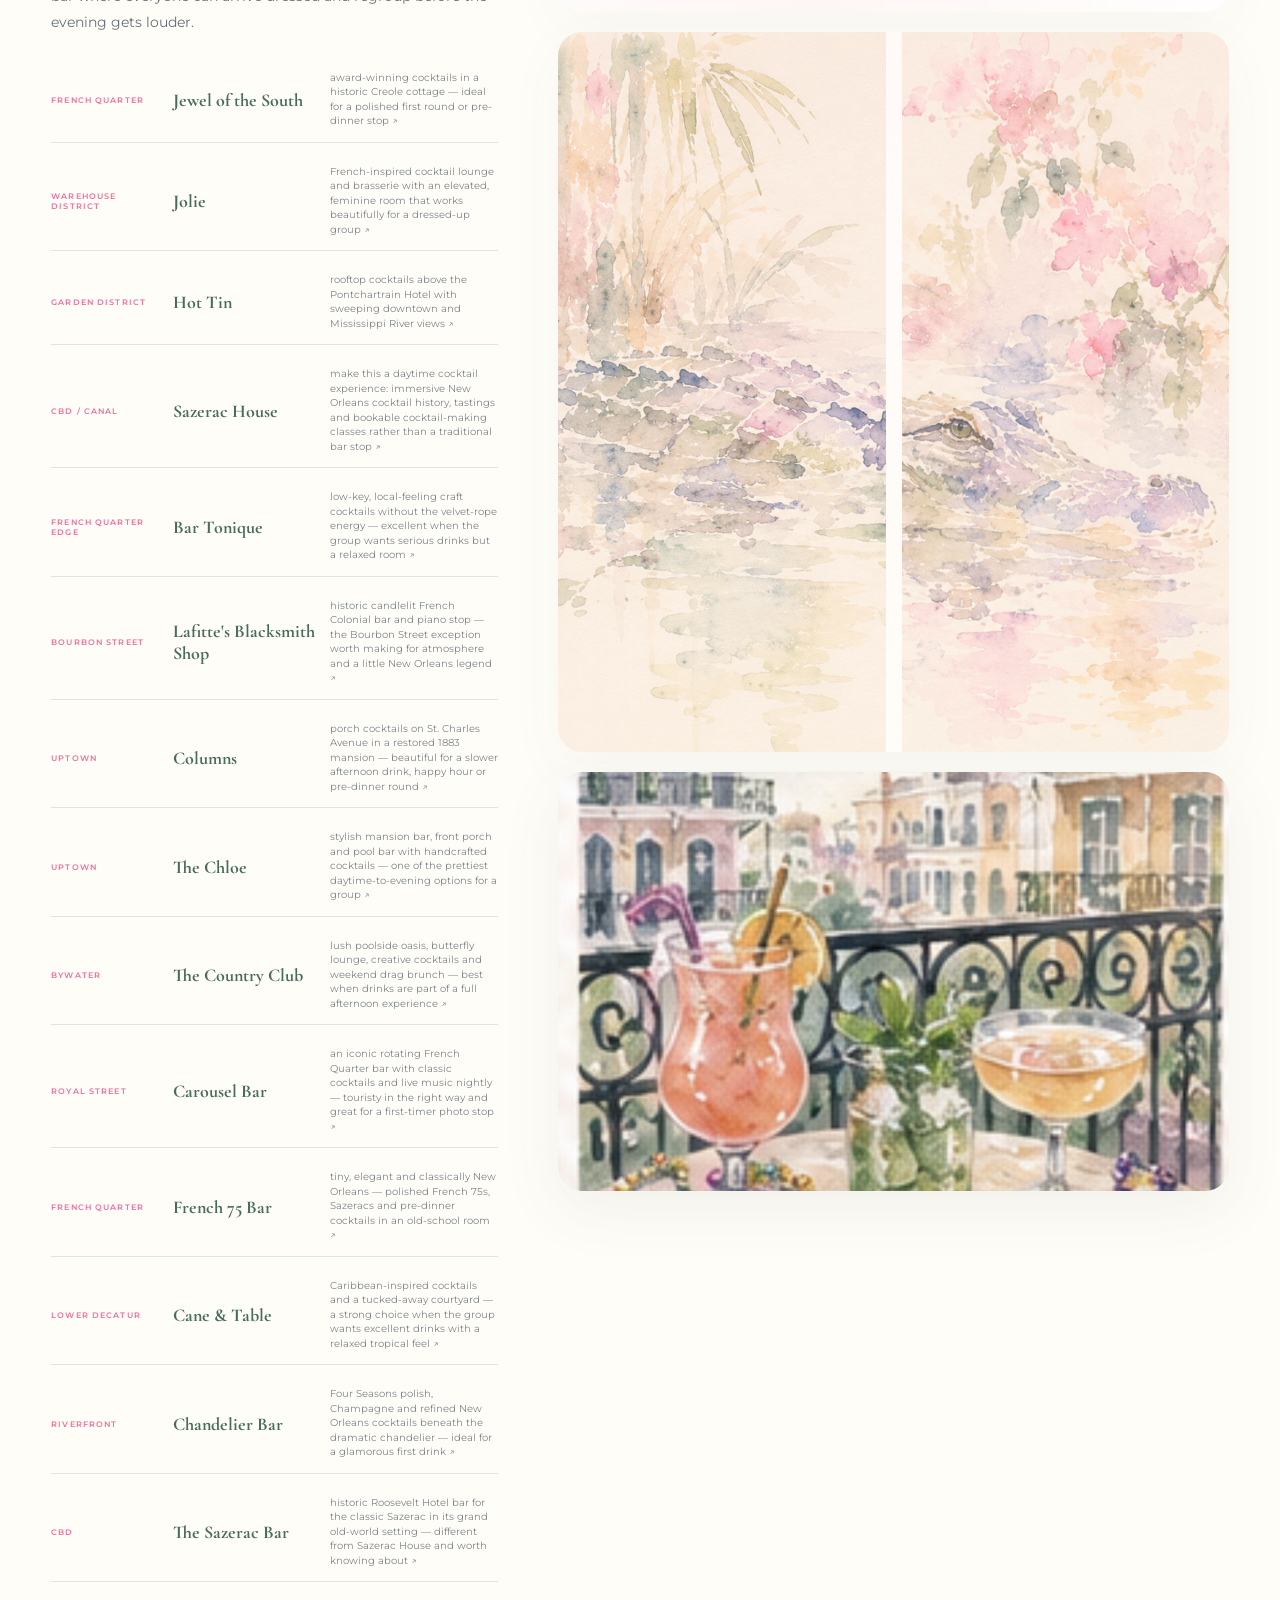
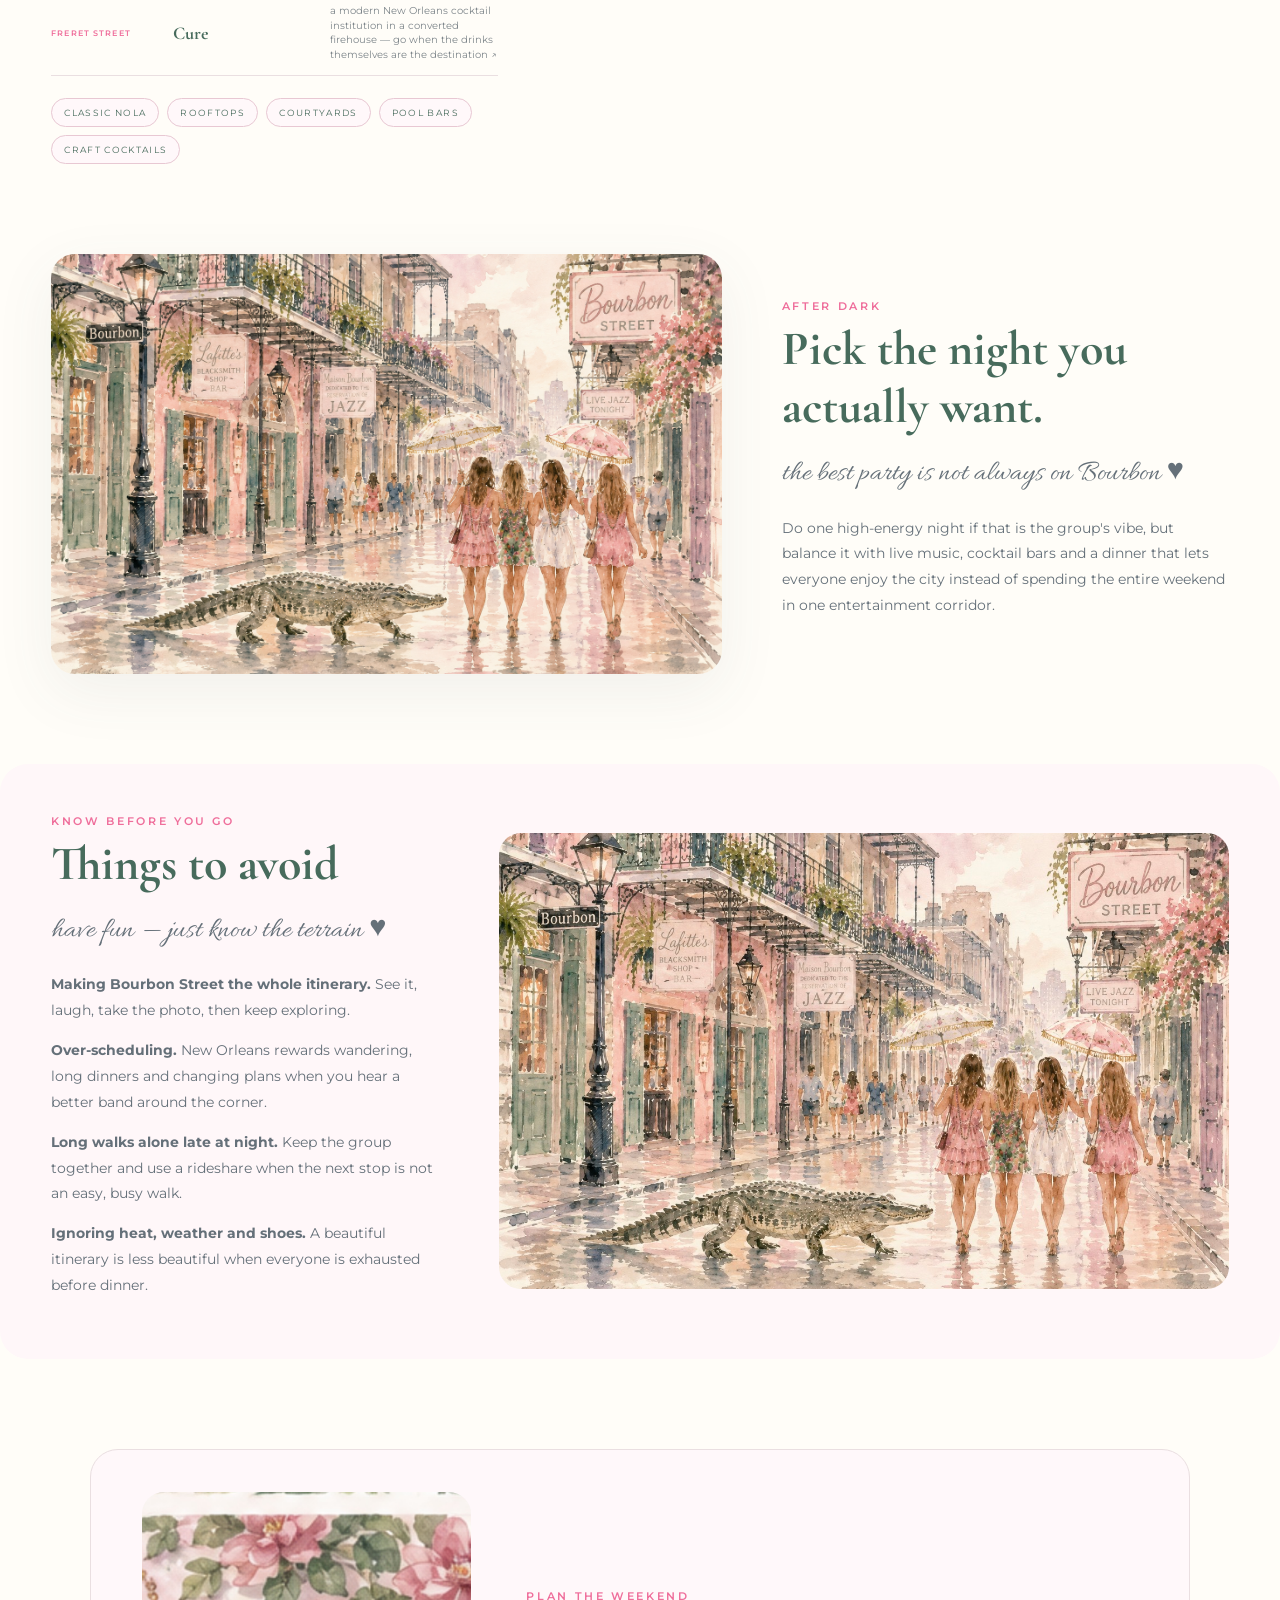
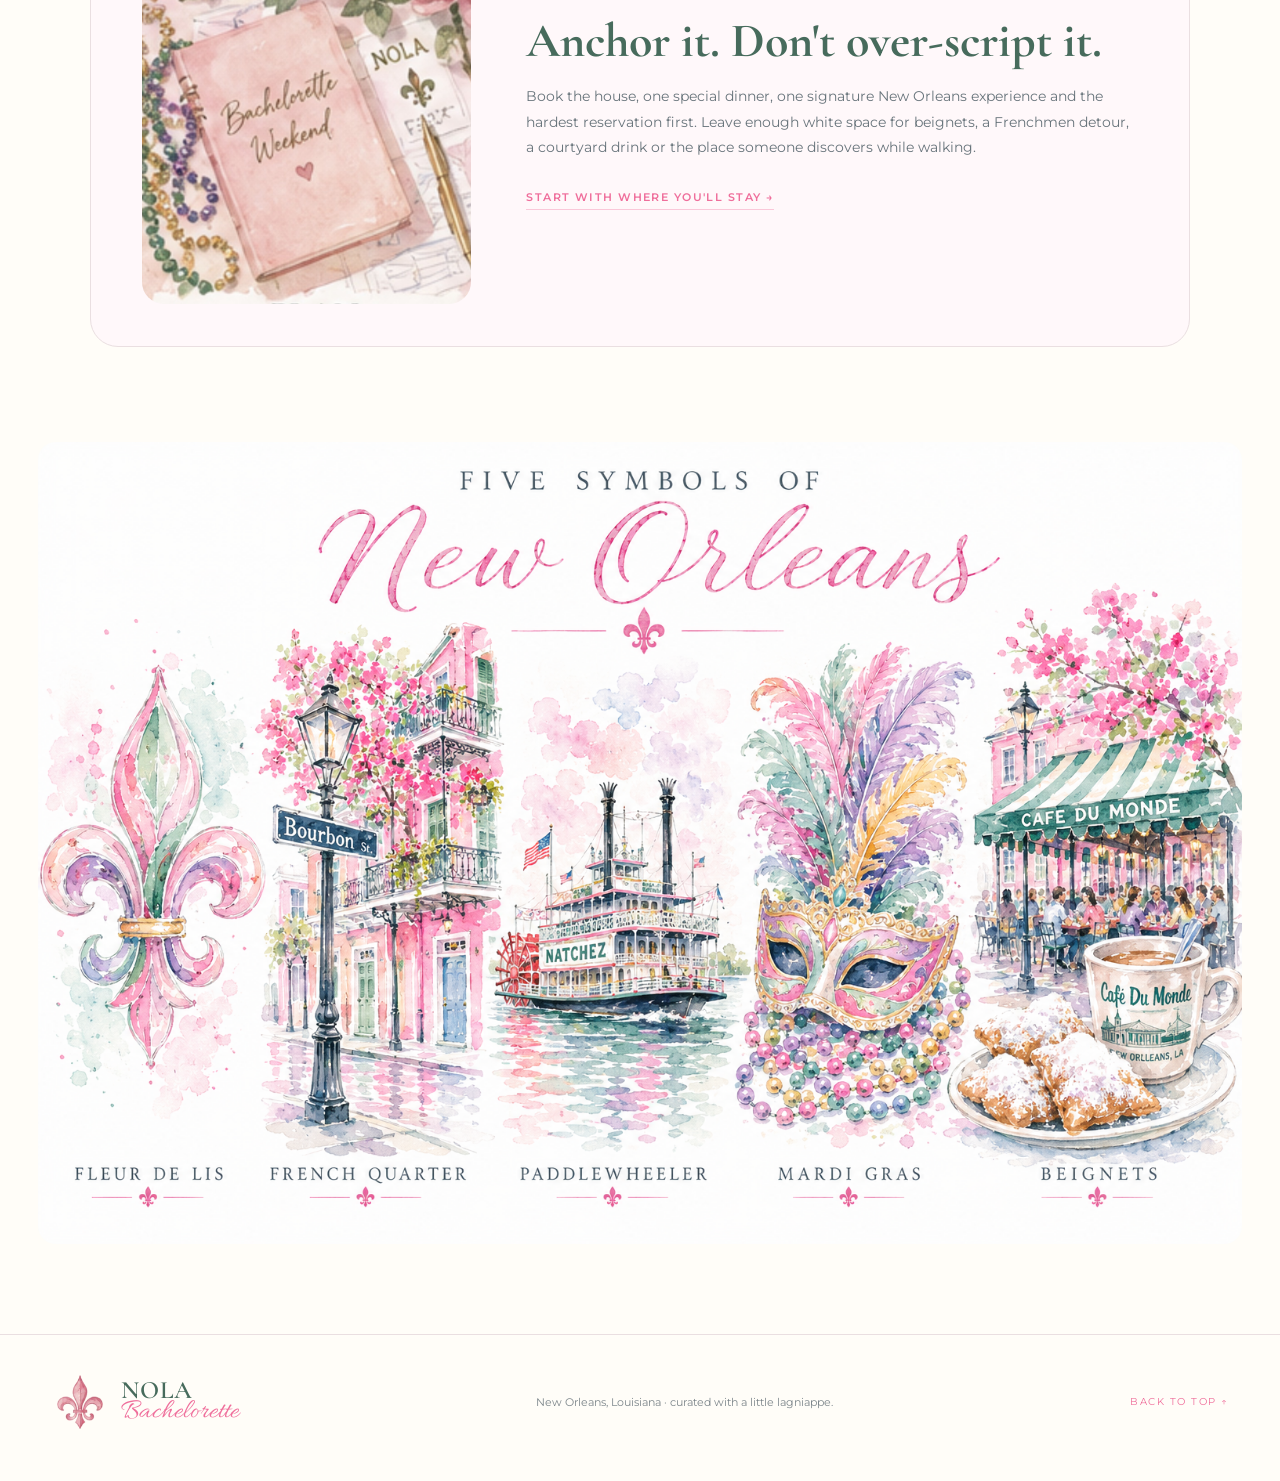
==== commit c2abfe5d: "Add files via upload" ====
--- a/index.html
+++ b/index.html
@@ -244,11 +244,16 @@
     <section class="editorial-section reverse drink-editorial" id="drink-guide">
       <div class="drink-visuals" aria-label="Watercolor cocktail guide artwork">
         <div class="editorial-image drink-main-art"><img src="assets/drink-card.jpg" alt="Watercolor New Orleans cocktails overlooking the French Quarter"></div>
+        <div class="drink-fleur-fill" aria-hidden="true">
+          <img class="fleur f1" src="assets/fleur-pink.png" alt="">
+          <img class="fleur f2" src="assets/fleur-green.png" alt="">
+          <img class="fleur f3" src="assets/fleur-pink.png" alt="">
+          <img class="fleur f4" src="assets/fleur-green.png" alt="">
+          <img class="fleur f5" src="assets/fleur-pink.png" alt="">
+        </div>
         <div class="drink-watercolor-fill">
           <img class="drink-marsh-art" src="assets/cocktail-alligator-marsh.jpg" alt="Abstract pastel watercolor marsh foliage and alligator textures">
           <img class="drink-gator-art" src="assets/cocktail-alligator-close.jpg" alt="Soft pastel watercolor alligator among pink blossoms">
-          <img class="drink-fleur drink-fleur-pink" src="assets/fleur-pink.png" alt="" aria-hidden="true">
-          <img class="drink-fleur drink-fleur-green" src="assets/fleur-green.png" alt="" aria-hidden="true">
         </div>
       </div>
       <div class="editorial-copy">
--- a/styles.css
+++ b/styles.css
@@ -78,13 +78,18 @@
 .drink-editorial .drink-visuals{order:2;display:flex;flex-direction:column;gap:20px;align-self:stretch;min-width:0}
 .drink-editorial .editorial-copy{order:1}
 .drink-main-art{width:100%}
+.drink-fleur-fill{position:relative;min-height:300px;border-radius:24px;overflow:hidden;background:radial-gradient(circle at 50% 38%,rgba(246,205,217,.19),transparent 34%),linear-gradient(180deg,#fffdf9,#fffaf8);box-shadow:0 18px 60px rgba(76,85,88,.035)}
+.drink-fleur-fill:before{content:"";position:absolute;inset:0;background:linear-gradient(120deg,rgba(255,255,255,.72),rgba(249,230,235,.2),rgba(255,255,255,.82));pointer-events:none}
+.drink-fleur-fill .fleur{position:absolute;object-fit:contain;mix-blend-mode:multiply;opacity:.62;filter:saturate(.9)}
+.drink-fleur-fill .f1{width:86px;left:11%;top:17%;transform:rotate(-8deg)}
+.drink-fleur-fill .f2{width:72px;right:15%;top:10%;transform:rotate(7deg)}
+.drink-fleur-fill .f3{width:58px;left:43%;top:44%;transform:rotate(4deg)}
+.drink-fleur-fill .f4{width:82px;left:16%;bottom:9%;transform:rotate(6deg)}
+.drink-fleur-fill .f5{width:70px;right:12%;bottom:12%;transform:rotate(-7deg)}
 .drink-watercolor-fill{position:relative;display:grid;grid-template-columns:1fr 1fr;gap:16px;min-height:720px;overflow:hidden;border-radius:24px;background:linear-gradient(180deg,#fffaf8,#fffdf8);box-shadow:0 18px 60px rgba(76,85,88,.045)}
 .drink-watercolor-fill:after{content:"";position:absolute;inset:0;pointer-events:none;background:linear-gradient(180deg,rgba(255,253,248,.03),rgba(255,253,248,.16))}
-.drink-watercolor-fill>img:not(.drink-fleur){width:100%;height:100%;object-fit:cover;mix-blend-mode:multiply;opacity:.96}
+.drink-watercolor-fill>img{width:100%;height:100%;object-fit:cover;mix-blend-mode:multiply;opacity:.96}
 .drink-marsh-art{object-position:50% 50%}
 .drink-gator-art{object-position:48% 50%}
-.drink-fleur{position:absolute!important;width:54px!important;height:54px!important;object-fit:contain!important;mix-blend-mode:multiply;z-index:2;opacity:.72}
-.drink-fleur-pink{left:44%;top:46%;transform:translate(-50%,-50%) rotate(-5deg)}
-.drink-fleur-green{right:7%;bottom:7%;transform:rotate(7deg)}
-@media(max-width:820px){.drink-editorial .drink-visuals{order:0}.drink-watercolor-fill{min-height:520px;grid-template-columns:1fr 1fr}.drink-fleur{width:44px!important;height:44px!important}}
-@media(max-width:520px){.drink-watercolor-fill{min-height:760px;grid-template-columns:1fr}.drink-watercolor-fill>img:not(.drink-fleur){min-height:360px}.drink-fleur-pink{left:82%;top:45%}.drink-fleur-green{right:8%;bottom:4%}}
+@media(max-width:820px){.drink-editorial .drink-visuals{order:0}.drink-fleur-fill{min-height:220px}.drink-watercolor-fill{min-height:520px;grid-template-columns:1fr 1fr}}
+@media(max-width:520px){.drink-fleur-fill{min-height:210px}.drink-fleur-fill .f1{width:64px}.drink-fleur-fill .f2{width:58px}.drink-fleur-fill .f3{width:46px}.drink-fleur-fill .f4{width:62px}.drink-fleur-fill .f5{width:54px}.drink-watercolor-fill{min-height:760px;grid-template-columns:1fr}.drink-watercolor-fill>img{min-height:360px}}
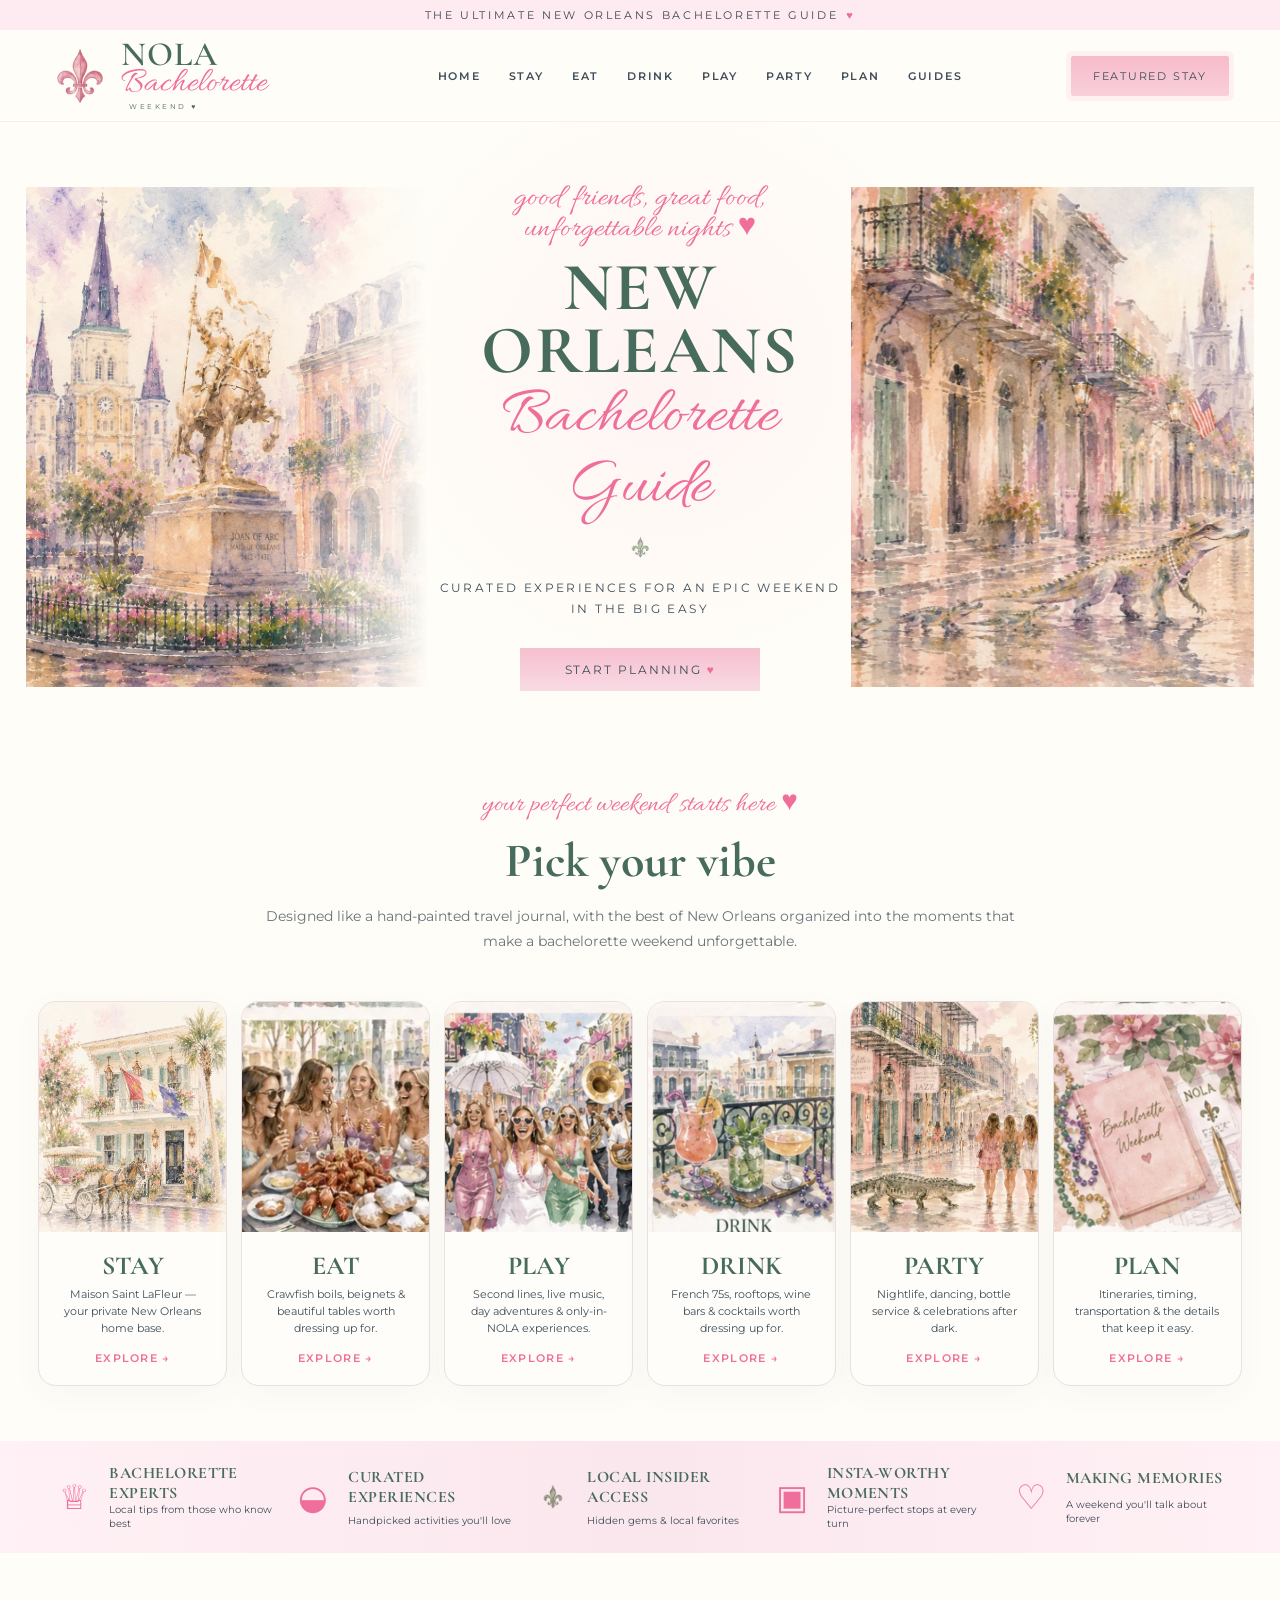
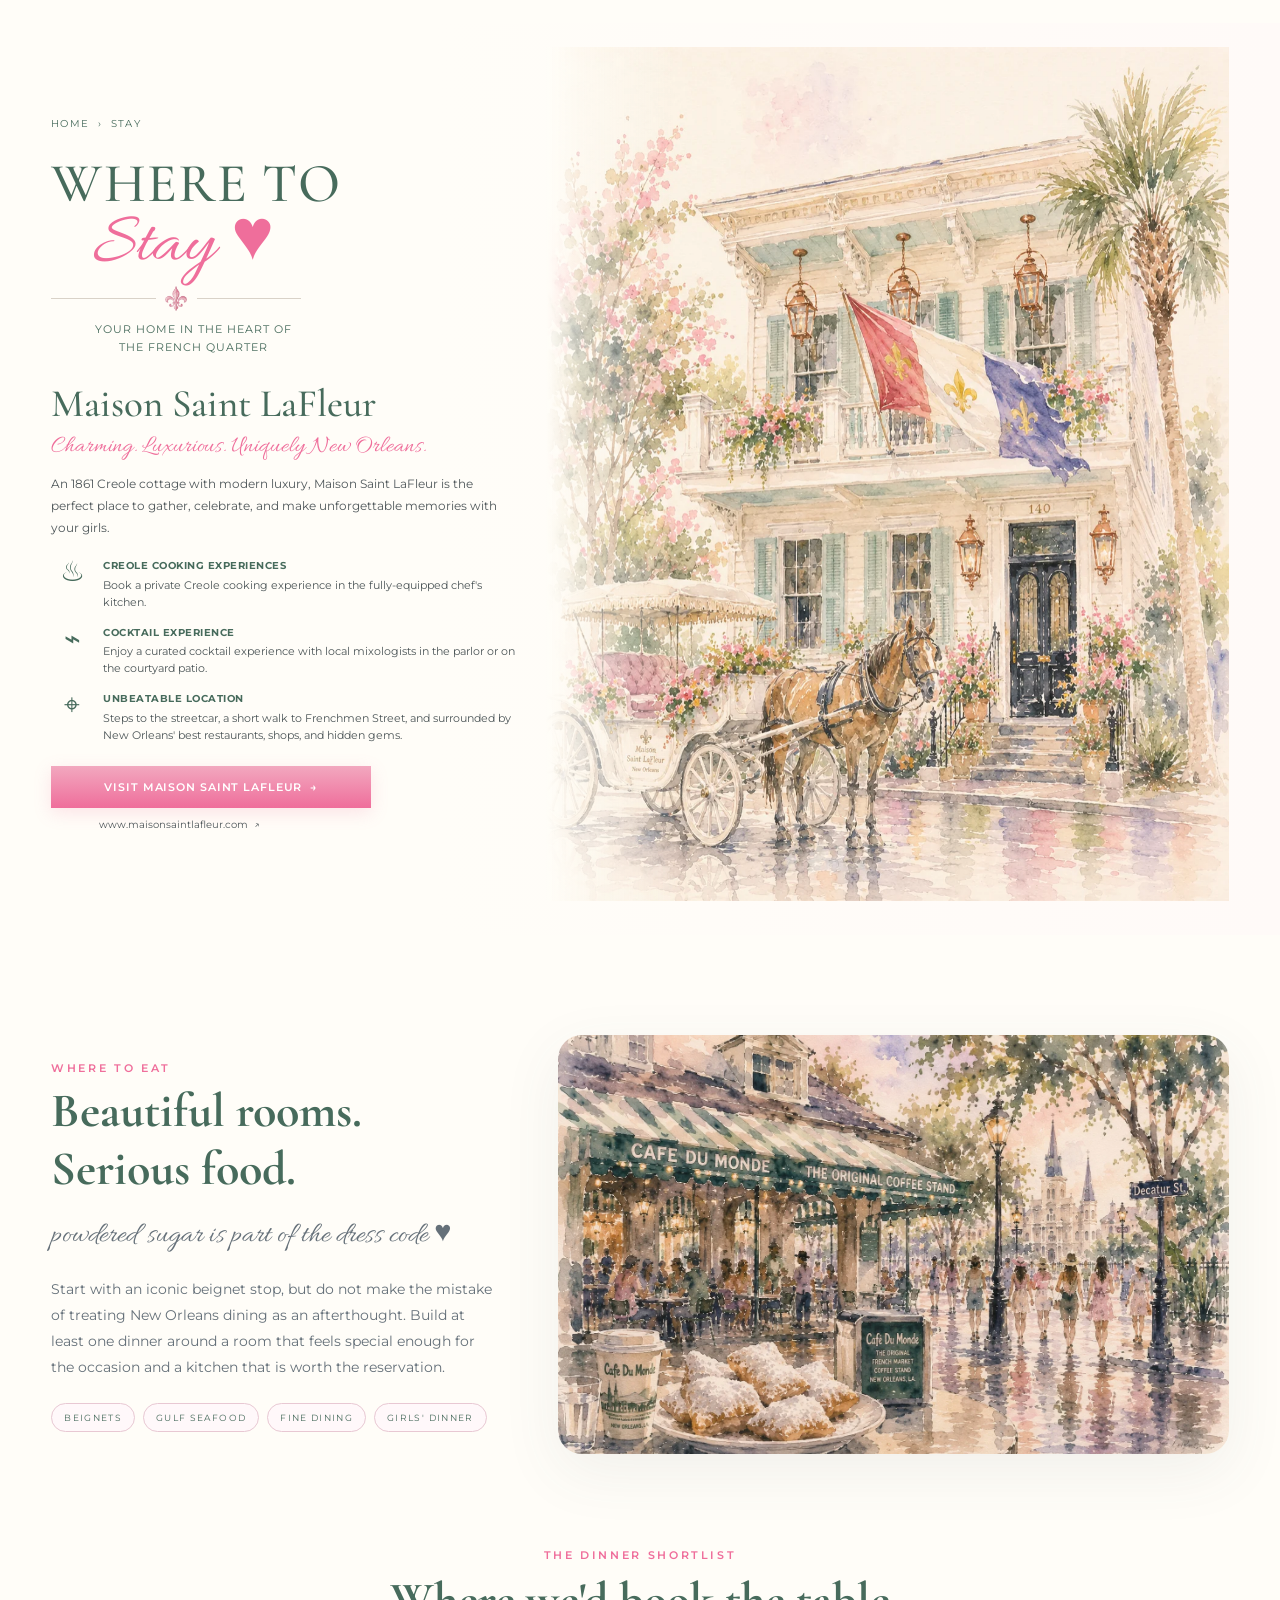
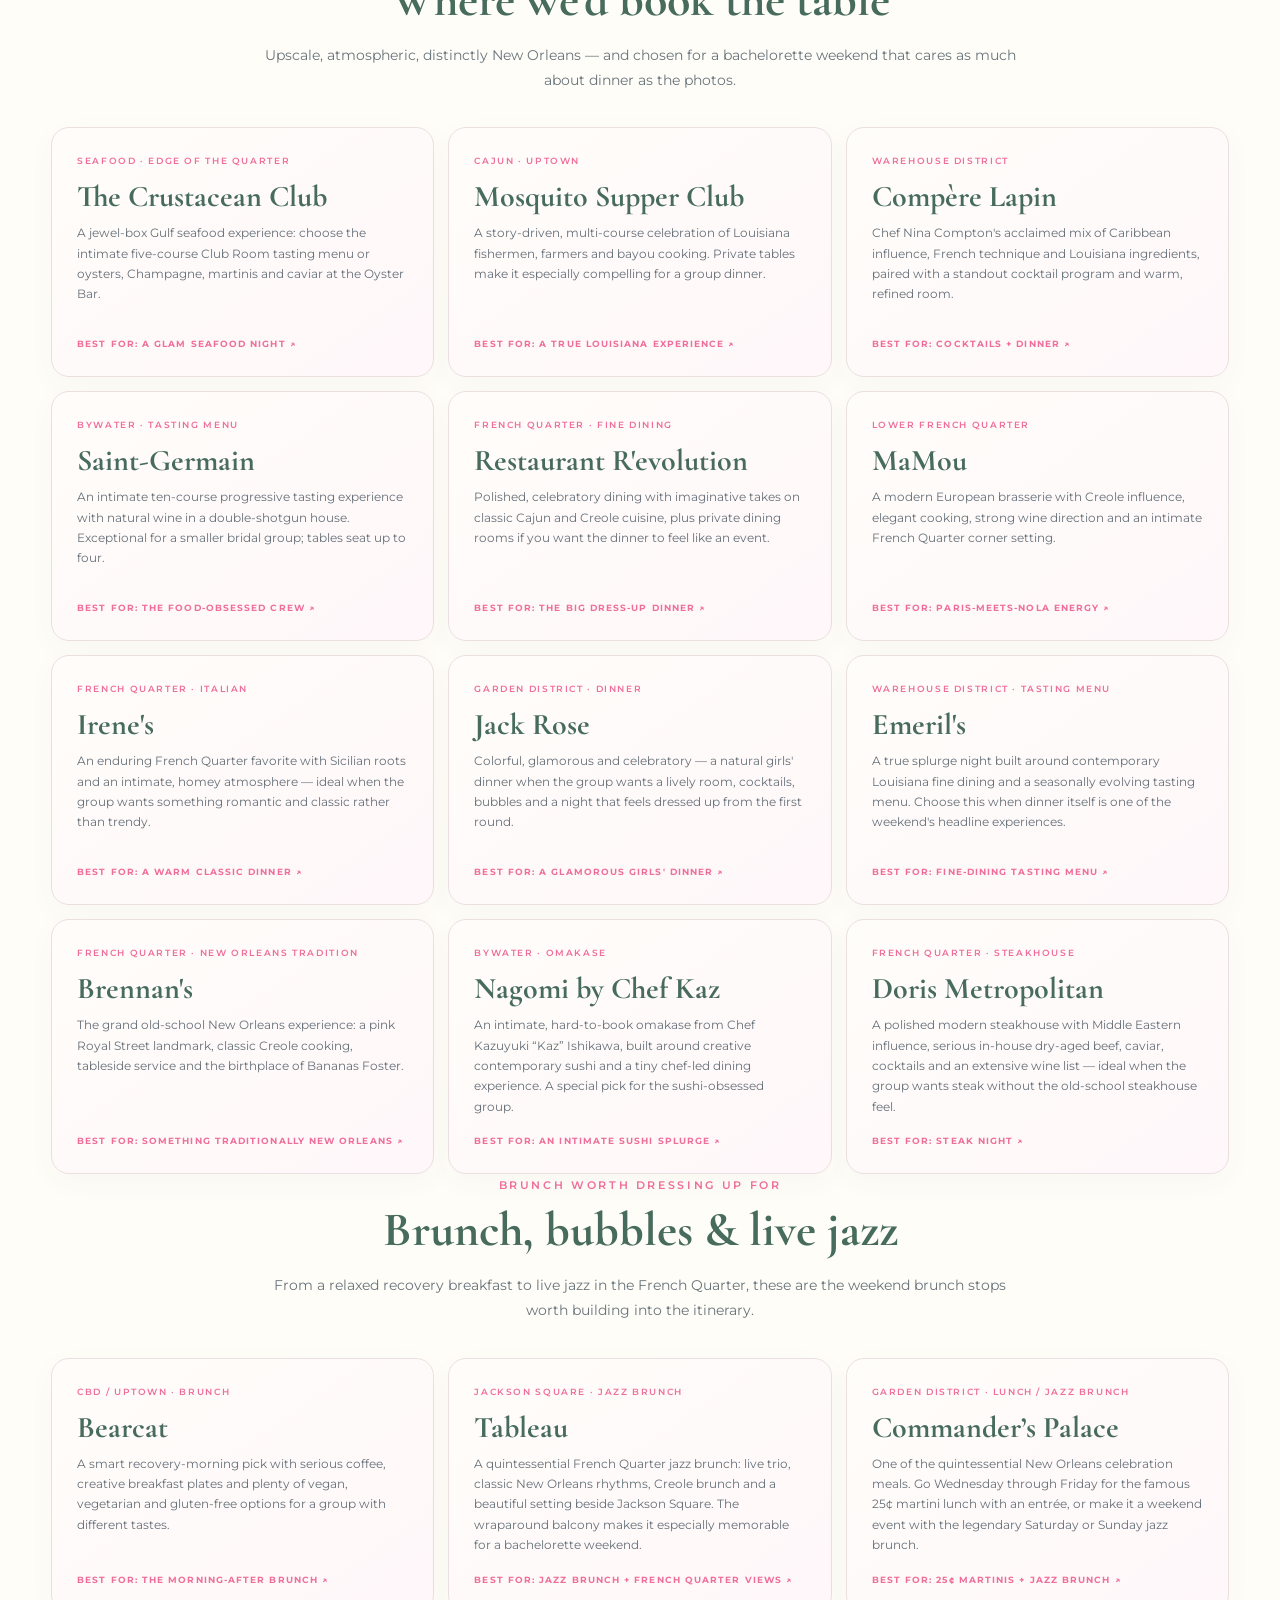
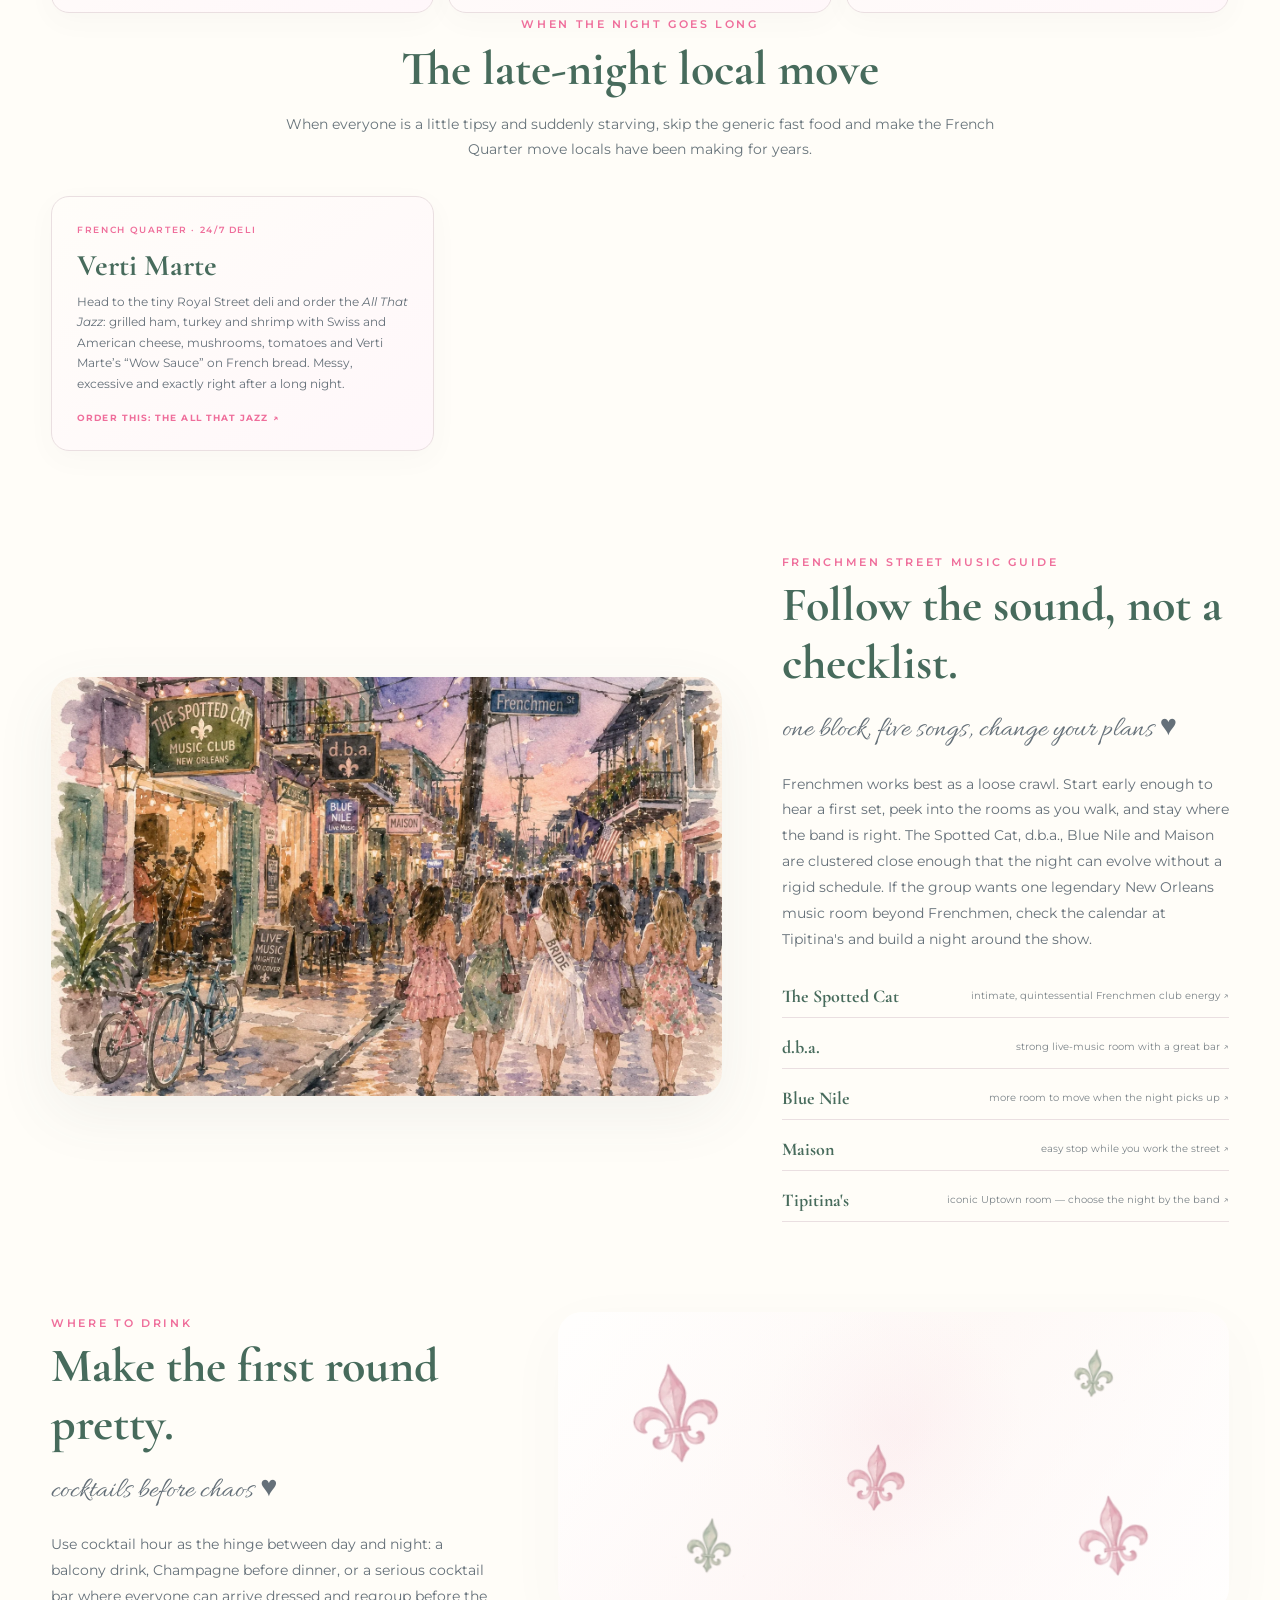
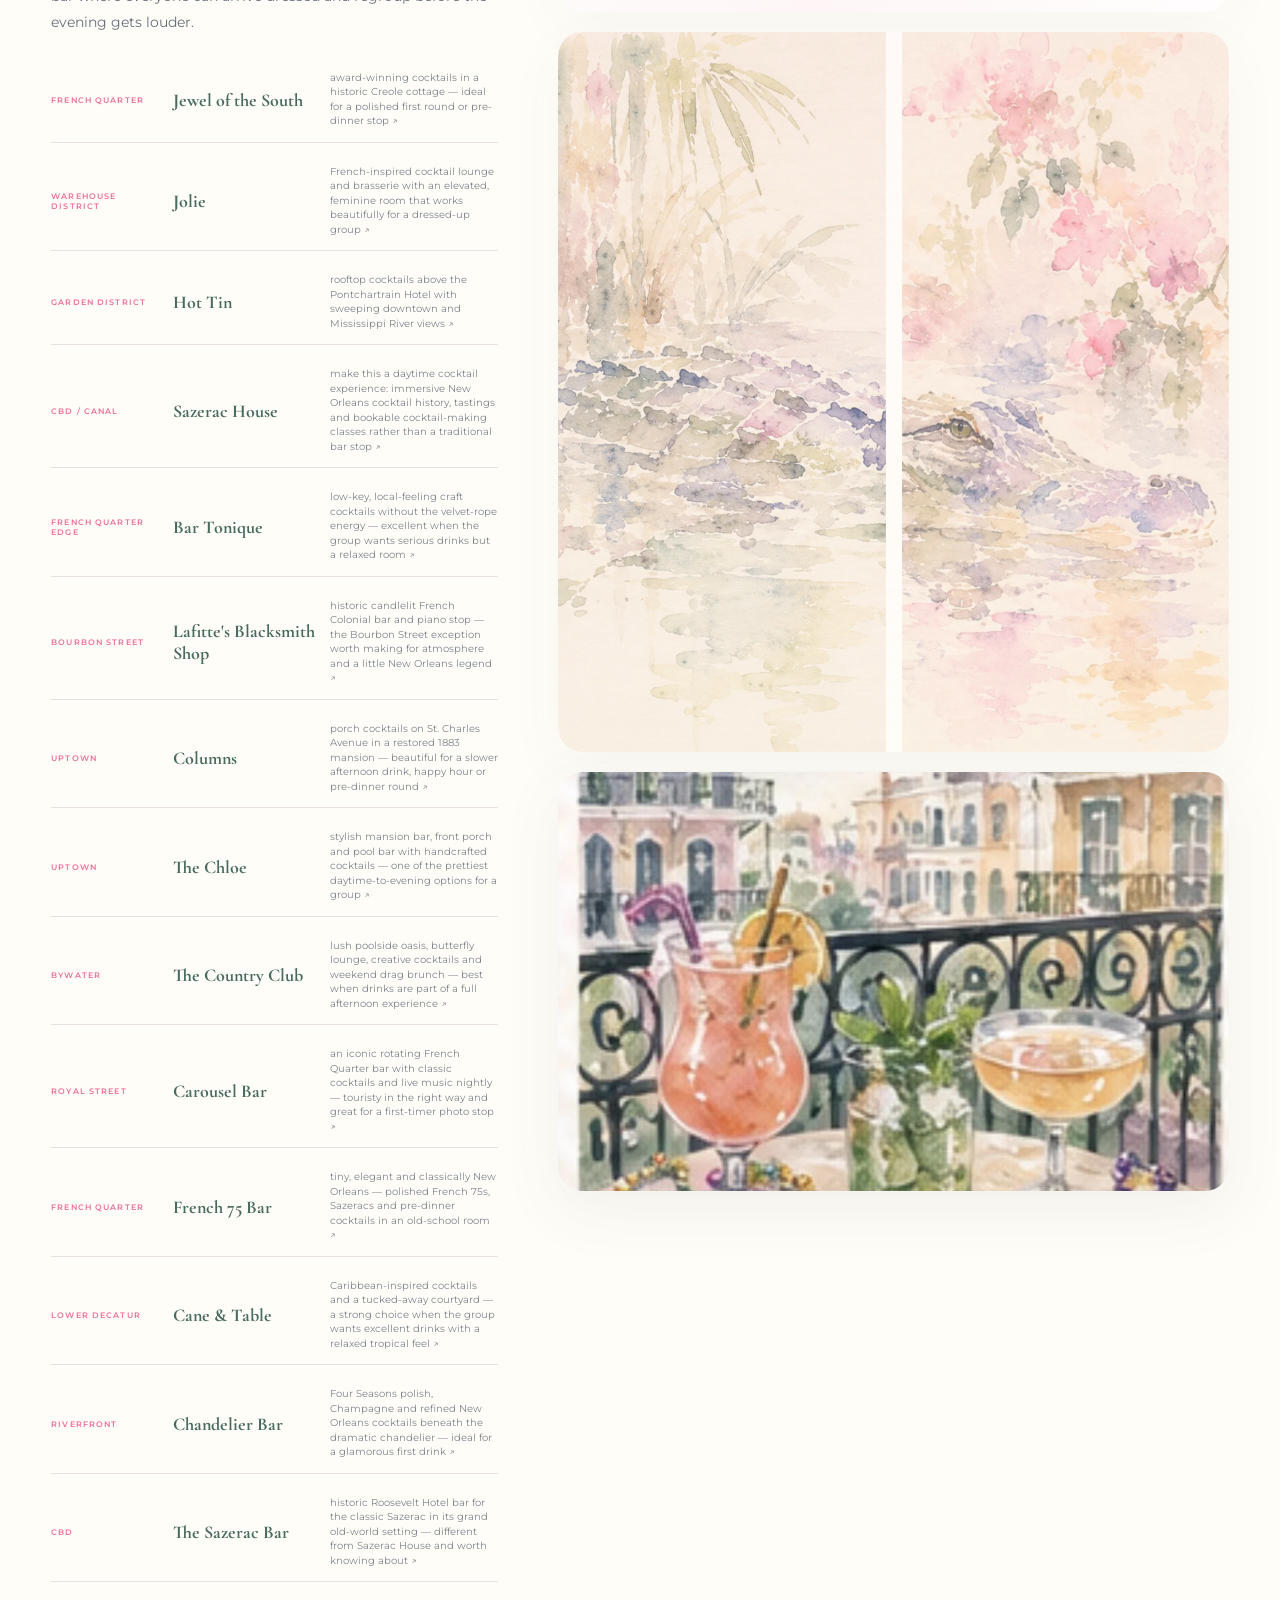
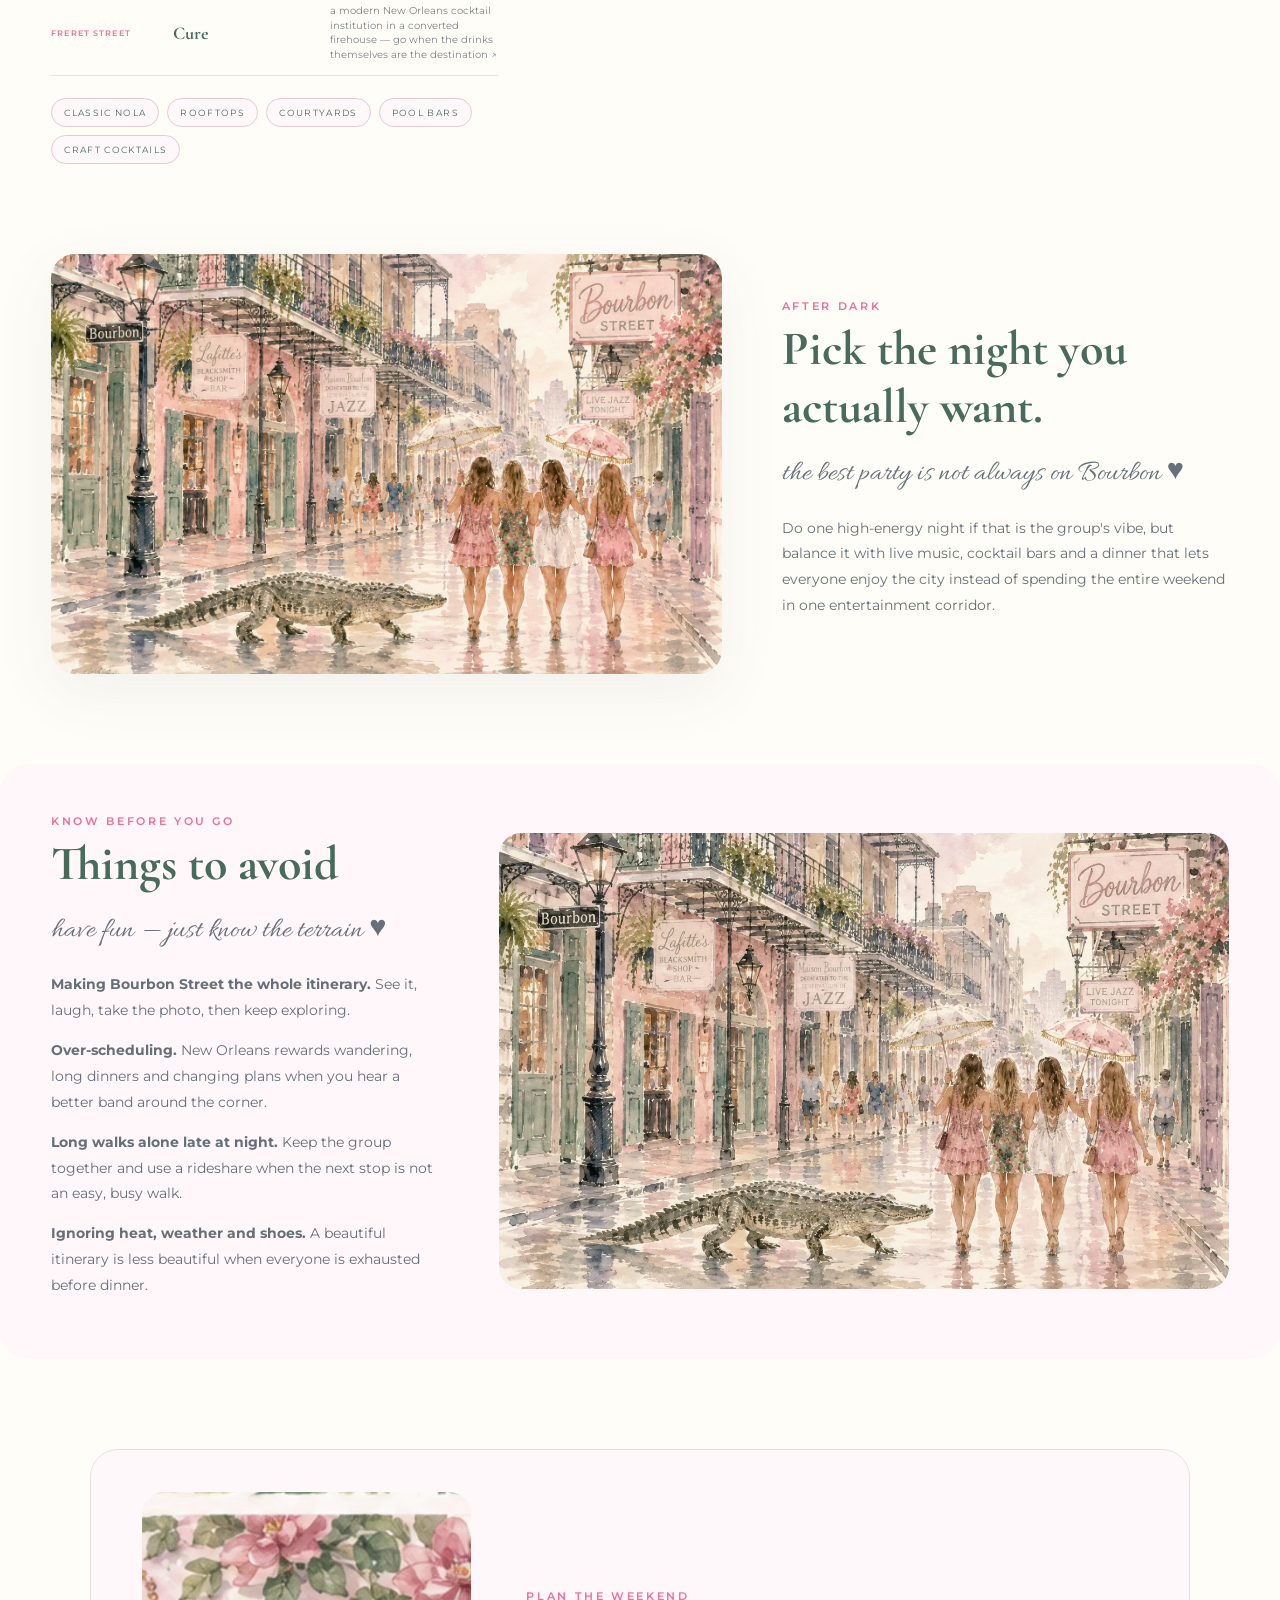
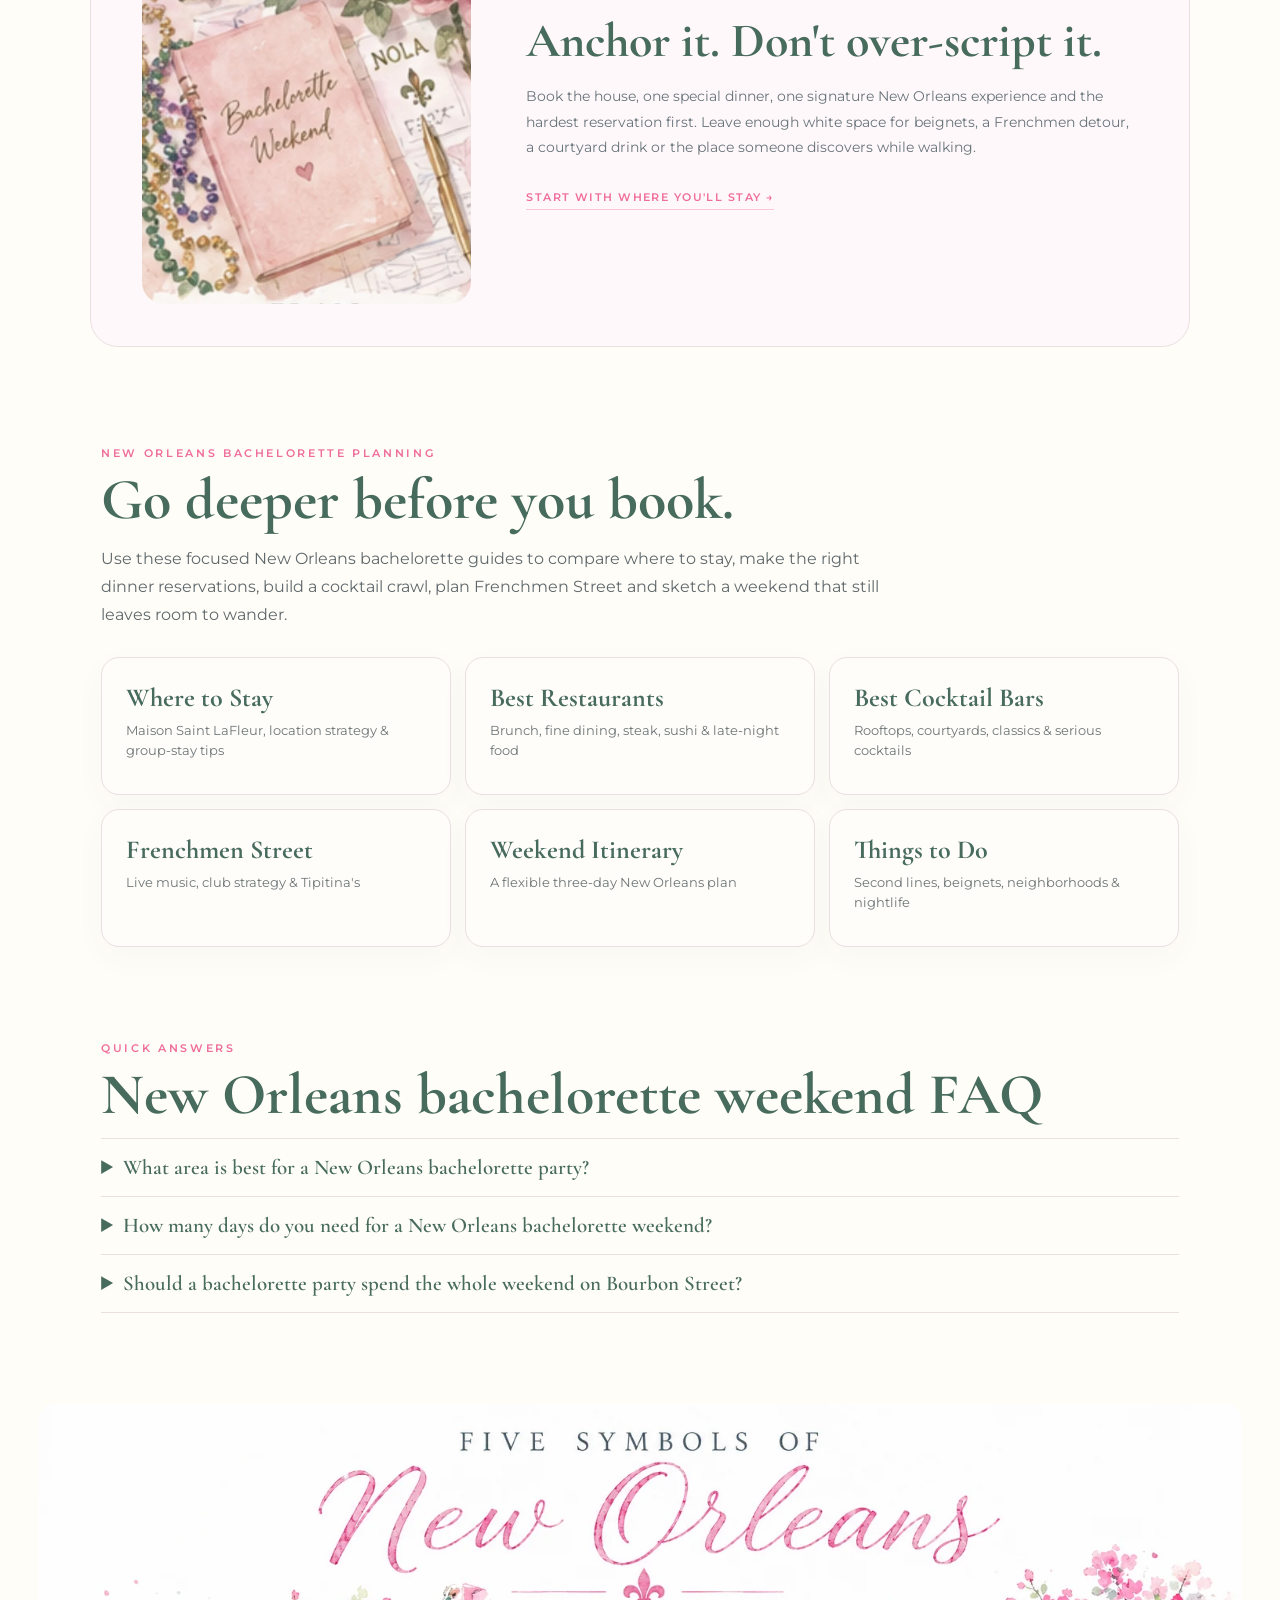
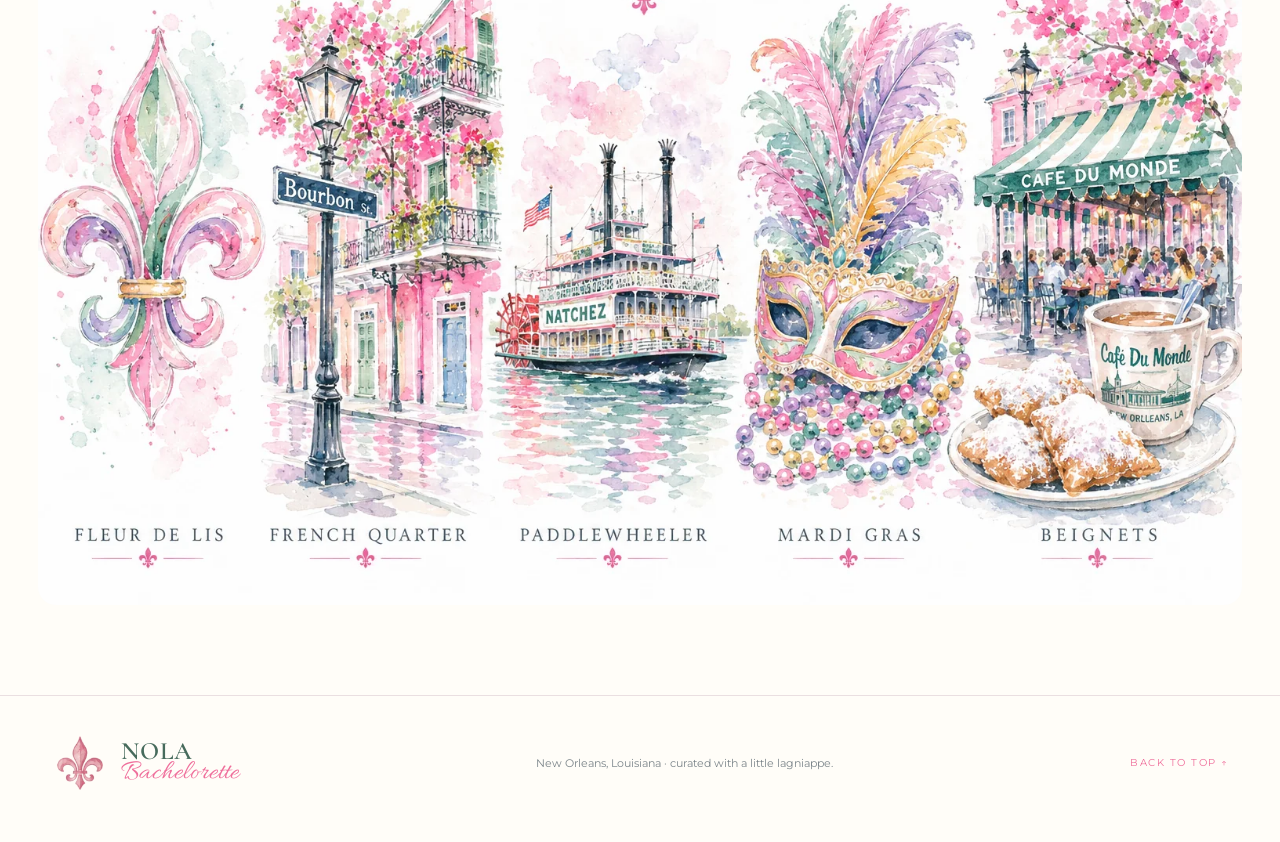
==== commit 0bbc68e8: "Add files via upload" ====
--- a/index.html
+++ b/index.html
@@ -1,331 +1,331 @@
-<!doctype html>
+<!DOCTYPE html>
+
 <html lang="en">
 <head>
-  <meta charset="utf-8" />
-  <meta name="viewport" content="width=device-width, initial-scale=1" />
-  <meta name="description" content="A watercolor New Orleans bachelorette weekend guide to where to stay, eat, drink, hear live music, and celebrate." />
-  <title>NOLA Bachelorette Weekend</title>
-  <link rel="preconnect" href="https://fonts.googleapis.com">
-  <link rel="preconnect" href="https://fonts.gstatic.com" crossorigin>
-  <link href="https://fonts.googleapis.com/css2?family=Allura&family=Cormorant+Garamond:wght@500;600&family=Montserrat:wght@400;500;600&display=swap" rel="stylesheet">
-  <link rel="stylesheet" href="styles.css" />
-</head>
-<body>
-  <div class="announcement">THE ULTIMATE NEW ORLEANS BACHELORETTE GUIDE <span>♥</span></div>
-  <header class="site-header">
-    <a class="brand" href="#home" aria-label="NOLA Bachelorette home">
-      <span class="brand-mark" aria-hidden="true"><img src="assets/fleur-pink.png" alt=""></span>
-      <span class="brand-copy"><b>NOLA</b><em>Bachelorette</em><small>WEEKEND ♥</small></span>
-    </a>
-    <button class="menu-toggle" type="button" aria-label="Toggle menu" aria-controls="primary-nav" aria-expanded="false">☰</button>
-    <nav class="nav" id="primary-nav" aria-label="Primary navigation">
-      <a href="#home">HOME</a>
-      <a href="#stay">STAY</a>
-      <a href="#eat">EAT</a>
-      <a href="#drink">DRINK</a>
-      <a href="#play">PLAY</a>
-      <a href="#party">PARTY</a>
-      <a href="#plan">PLAN</a>
-      <a href="#guides">GUIDES</a>
-    </nav>
-    <a class="contact-btn" href="https://www.maisonsaintlafleur.com/" target="_blank" rel="noopener noreferrer">FEATURED STAY</a>
-  </header>
+<meta charset="utf-8"/>
+<meta content="width=device-width, initial-scale=1" name="viewport"/>
 
-  <main>
-    <section class="hero" id="home">
-      <div class="hero-art hero-left"><img src="assets/hero-joan-of-arc.jpeg" alt="Pastel watercolor Joan of Arc in the French Quarter"></div>
-      <div class="hero-copy">
-        <p class="script-kicker">good friends, great food,<br>unforgettable nights ♥</p>
-        <h1>NEW ORLEANS</h1>
-        <div class="hero-script">Bachelorette Guide</div>
-        <div class="mini-fleur" aria-hidden="true"><img src="assets/fleur-green.png" alt=""></div>
-        <p class="hero-sub">CURATED EXPERIENCES FOR AN EPIC WEEKEND<br>IN THE BIG EASY</p>
-        <a href="#plan" class="brush-button">START PLANNING <span>♥</span></a>
-      </div>
-      <div class="hero-art hero-right"><img src="assets/hero-alligator-family.jpeg" alt="Pastel watercolor alligator in pearls and hat with baby alligators in the French Quarter"></div>
+<title>New Orleans Bachelorette Guide | Stay, Eat, Drink &amp; Party</title>
+<link href="https://fonts.googleapis.com" rel="preconnect"/>
+<link crossorigin="" href="https://fonts.gstatic.com" rel="preconnect"/>
+<link href="https://fonts.googleapis.com/css2?family=Allura&amp;family=Cormorant+Garamond:wght@500;600&amp;family=Montserrat:wght@400;500;600&amp;display=swap" rel="stylesheet"/>
+<link href="styles.css" rel="stylesheet">
+</link><meta content="Plan a stylish New Orleans bachelorette weekend with curated places to stay, restaurants, cocktail bars, Frenchmen Street live music, nightlife, beignets and local tips." name="description"/><meta content="index,follow,max-image-preview:large,max-snippet:-1,max-video-preview:-1" name="robots"/><meta content="index,follow,max-image-preview:large,max-snippet:-1" name="googlebot"/><meta content="#fffaf8" name="theme-color"/><link href="https://www.theneworleansbachelorette.com/" rel="canonical"/><meta content="website" property="og:type"/><meta content="The New Orleans Bachelorette Guide" property="og:site_name"/><meta content="New Orleans Bachelorette Guide | The Ultimate NOLA Weekend" property="og:title"/><meta content="Where to stay, eat, drink, hear live music and celebrate a New Orleans bachelorette weekend." property="og:description"/><meta content="https://www.theneworleansbachelorette.com/" property="og:url"/><meta content="https://www.theneworleansbachelorette.com/assets/hero-alligator-family.webp" property="og:image"/><meta content="Watercolor New Orleans bachelorette guide with a pearl-wearing alligator in the French Quarter" property="og:image:alt"/><meta content="summary_large_image" name="twitter:card"/><meta content="New Orleans Bachelorette Guide" name="twitter:title"/><meta content="A curated New Orleans bachelorette weekend guide to stays, restaurants, cocktail bars, live music and nightlife." name="twitter:description"/><meta content="https://www.theneworleansbachelorette.com/assets/hero-alligator-family.webp" name="twitter:image"/><link href="assets/fleur-pink.webp" rel="icon" type="image/webp"/><link href="/site.webmanifest" rel="manifest"/><script type="application/ld+json">{"@context": "https://schema.org", "@graph": [{"@type": "WebSite", "@id": "https://www.theneworleansbachelorette.com/#website", "url": "https://www.theneworleansbachelorette.com/", "name": "The New Orleans Bachelorette Guide", "alternateName": ["New Orleans Bachelorette Guide", "NOLA Bachelorette Weekend"], "inLanguage": "en-US", "description": "A curated New Orleans bachelorette weekend guide."}, {"@type": "WebPage", "@id": "https://www.theneworleansbachelorette.com/#webpage", "url": "https://www.theneworleansbachelorette.com/", "name": "New Orleans Bachelorette Guide | Stay, Eat, Drink & Party", "isPartOf": {"@id": "https://www.theneworleansbachelorette.com/#website"}, "description": "Plan a stylish New Orleans bachelorette weekend with curated stays, restaurants, cocktail bars, live music, nightlife and local tips.", "about": [{"@type": "City", "name": "New Orleans"}, {"@type": "Thing", "name": "Bachelorette party"}, {"@type": "Thing", "name": "Girls weekend"}], "primaryImageOfPage": {"@type": "ImageObject", "url": "https://www.theneworleansbachelorette.com/assets/hero-alligator-family.webp"}, "inLanguage": "en-US"}, {"@type": "ItemList", "name": "New Orleans Bachelorette Planning Guides", "itemListElement": [{"@type": "ListItem", "position": 1, "name": "Where to Stay for a New Orleans Bachelorette Party", "url": "https://www.theneworleansbachelorette.com/where-to-stay-new-orleans-bachelorette"}, {"@type": "ListItem", "position": 2, "name": "Best Restaurants for a New Orleans Bachelorette Party", "url": "https://www.theneworleansbachelorette.com/best-restaurants-new-orleans-bachelorette"}, {"@type": "ListItem", "position": 3, "name": "Best Cocktail Bars for a New Orleans Bachelorette Party", "url": "https://www.theneworleansbachelorette.com/best-bars-new-orleans-bachelorette"}, {"@type": "ListItem", "position": 4, "name": "Frenchmen Street Live Music Guide", "url": "https://www.theneworleansbachelorette.com/frenchmen-street-live-music-guide"}, {"@type": "ListItem", "position": 5, "name": "New Orleans Bachelorette Weekend Itinerary", "url": "https://www.theneworleansbachelorette.com/new-orleans-bachelorette-itinerary"}, {"@type": "ListItem", "position": 6, "name": "Things to Do on a New Orleans Bachelorette Trip", "url": "https://www.theneworleansbachelorette.com/things-to-do-new-orleans-bachelorette"}]}]}</script></head>
+<body><a class="skip-link" href="#main-content">Skip to content</a>
+<div class="announcement">THE ULTIMATE NEW ORLEANS BACHELORETTE GUIDE <span>♥</span></div>
+<header class="site-header">
+<a aria-label="NOLA Bachelorette home" class="brand" href="#home">
+<span aria-hidden="true" class="brand-mark"><img alt="" decoding="async" height="175" loading="lazy" src="assets/fleur-pink.webp" width="151"/></span>
+<span class="brand-copy"><b>NOLA</b><em>Bachelorette</em><small>WEEKEND ♥</small></span>
+</a>
+<button aria-controls="primary-nav" aria-expanded="false" aria-label="Toggle menu" class="menu-toggle" type="button">☰</button>
+<nav aria-label="Primary navigation" class="nav" id="primary-nav">
+<a href="#home">HOME</a>
+<a href="#stay">STAY</a>
+<a href="#eat">EAT</a>
+<a href="#drink">DRINK</a>
+<a href="#play">PLAY</a>
+<a href="#party">PARTY</a>
+<a href="#plan">PLAN</a>
+<a href="#guides">GUIDES</a>
+</nav>
+<a class="contact-btn" href="https://www.maisonsaintlafleur.com/" rel="noopener noreferrer" target="_blank">FEATURED STAY</a>
+</header>
+<main id="main-content">
+<section class="hero" id="home">
+<div class="hero-art hero-left"><img alt="Pastel watercolor Joan of Arc in the French Quarter" fetchpriority="high" height="1060" loading="eager" src="assets/hero-joan-of-arc.webp" width="1484"/></div>
+<div class="hero-copy">
+<p class="script-kicker">good friends, great food,<br/>unforgettable nights ♥</p>
+<h1>NEW ORLEANS</h1>
+<div class="hero-script">Bachelorette Guide</div>
+<div aria-hidden="true" class="mini-fleur"><img alt="" decoding="async" height="326" loading="lazy" src="assets/fleur-green.webp" width="359"/></div>
+<p class="hero-sub">CURATED EXPERIENCES FOR AN EPIC WEEKEND<br/>IN THE BIG EASY</p>
+<a class="brush-button" href="#plan">START PLANNING <span>♥</span></a>
+</div>
+<div class="hero-art hero-right gator-stage"><img alt="Pastel watercolor alligator in pearls and hat with baby alligators in the French Quarter" class="gator-watercolor" fetchpriority="high" height="1122" loading="eager" src="assets/hero-alligator-family.webp" width="1402"/></div>
+</section>
+<section class="intro">
+<p class="script-kicker">your perfect weekend starts here ♥</p>
+<h2>Pick your vibe</h2>
+<p>Designed like a hand-painted travel journal, with the best of New Orleans organized into the moments that make a bachelorette weekend unforgettable.</p>
+</section>
+<section aria-label="Bachelorette guide categories" class="category-grid">
+<article class="category-card" id="stay">
+<div class="category-image"><img alt="Watercolor Maison Saint LaFleur with horse-drawn carriage" decoding="async" height="1402" loading="lazy" src="assets/maison-saint-lafleur-carriage.webp" width="1122"/></div>
+<h3>STAY</h3>
+<p>Maison Saint LaFleur — your private New Orleans home base.</p>
+<a aria-label="Explore stay guide" href="/where-to-stay-new-orleans-bachelorette">EXPLORE →</a>
+</article>
+<article class="category-card" id="eat">
+<div class="category-image"><img alt="Watercolor bachelorette brunch with crawfish and beignets" decoding="async" height="228" loading="lazy" src="assets/eat-card.webp" width="243"/></div>
+<h3>EAT</h3>
+<p>Crawfish boils, beignets &amp; beautiful tables worth dressing up for.</p>
+<a aria-label="Explore eat guide" href="/best-restaurants-new-orleans-bachelorette">EXPLORE →</a>
+</article>
+<article class="category-card" id="play">
+<div class="category-image"><img alt="Watercolor New Orleans second line celebration" decoding="async" height="1197" loading="lazy" src="assets/play-card.webp" width="1050"/></div>
+<h3>PLAY</h3>
+<p>Second lines, live music, day adventures &amp; only-in-NOLA experiences.</p>
+<a aria-label="Explore play guide" href="/frenchmen-street-live-music-guide">EXPLORE →</a>
+</article>
+<article class="category-card" id="drink">
+<div class="category-image"><img alt="Watercolor cocktails on a New Orleans balcony" decoding="async" height="1085" loading="lazy" src="assets/drink-card.webp" width="894"/></div>
+<h3>DRINK</h3>
+<p>French 75s, rooftops, wine bars &amp; cocktails worth dressing up for.</p>
+<a aria-label="Explore drink guide" href="/best-bars-new-orleans-bachelorette">EXPLORE →</a>
+</article>
+<article class="category-card" id="party">
+<div class="category-image"><img alt="Watercolor New Orleans bachelorette nightlife scene" decoding="async" height="1024" loading="lazy" src="assets/party.webp" width="1536"/></div>
+<h3>PARTY</h3>
+<p>Nightlife, dancing, bottle service &amp; celebrations after dark.</p>
+<a aria-label="Explore party guide" href="/things-to-do-new-orleans-bachelorette">EXPLORE →</a>
+</article>
+<article class="category-card" id="plan">
+<div class="category-image"><img alt="Watercolor bachelorette weekend itinerary with Mardi Gras beads" decoding="async" height="992" loading="lazy" src="assets/plan-card.webp" width="961"/></div>
+<h3>PLAN</h3>
+<p>Itineraries, timing, transportation &amp; the details that keep it easy.</p>
+<a aria-label="Explore plan guide" href="/new-orleans-bachelorette-itinerary">EXPLORE →</a>
+</article>
+</section>
+<section aria-label="Why use this guide" class="feature-strip">
+<div><span>♕</span><b>BACHELORETTE EXPERTS</b><small>Local tips from those who know best</small></div>
+<div><span>◒</span><b>CURATED EXPERIENCES</b><small>Handpicked activities you'll love</small></div>
+<div><span class="feature-fleur"><img alt="" decoding="async" height="326" loading="lazy" src="assets/fleur-green.webp" width="359"/></span><b>LOCAL INSIDER ACCESS</b><small>Hidden gems &amp; local favorites</small></div>
+<div><span>▣</span><b>INSTA-WORTHY MOMENTS</b><small>Picture-perfect stops at every turn</small></div>
+<div><span>♡</span><b>MAKING MEMORIES</b><small>A weekend you'll talk about forever</small></div>
+</section>
+<section aria-labelledby="stay-title" class="maison-stay" id="stay-guide">
+<div class="maison-copy">
+<span class="stay-breadcrumb">HOME  ›  STAY</span>
+<h2 id="stay-title"><span>WHERE TO</span><em>Stay ♥</em></h2>
+<div class="stay-rule"><span class="stay-fleur"><img alt="" decoding="async" height="175" loading="lazy" src="assets/fleur-pink.webp" width="151"/></span></div>
+<p class="stay-kicker">YOUR HOME IN THE HEART OF<br/>THE FRENCH QUARTER</p>
+<h3>Maison Saint LaFleur</h3>
+<p class="stay-script">Charming. Luxurious. Uniquely New Orleans.</p>
+<p class="stay-intro">An 1861 Creole cottage with modern luxury, Maison Saint LaFleur is the perfect place to gather, celebrate, and make unforgettable memories with your girls.</p>
+<div class="stay-benefits">
+<div><span class="stay-icon">♨</span><p><b>CREOLE COOKING EXPERIENCES</b>Book a private Creole cooking experience in the fully-equipped chef's kitchen.</p></div>
+<div><span class="stay-icon">⌁</span><p><b>COCKTAIL EXPERIENCE</b>Enjoy a curated cocktail experience with local mixologists in the parlor or on the courtyard patio.</p></div>
+<div><span class="stay-icon">⌖</span><p><b>UNBEATABLE LOCATION</b>Steps to the streetcar, a short walk to Frenchmen Street, and surrounded by New Orleans' best restaurants, shops, and hidden gems.</p></div>
+</div>
+<a class="maison-button" href="https://www.maisonsaintlafleur.com/" rel="noopener noreferrer" target="_blank">VISIT MAISON SAINT LAFLEUR  →</a>
+<a class="maison-url" href="https://www.maisonsaintlafleur.com/" rel="noopener noreferrer" target="_blank">www.maisonsaintlafleur.com  ↗</a>
+</div>
+<div class="maison-art"><img alt="Watercolor of Maison Saint LaFleur with flowers, a prominent Louisiana flag, and a horse-drawn carriage" decoding="async" height="1402" loading="lazy" src="assets/maison-saint-lafleur-carriage.webp" width="1122"/></div>
+</section>
+<section class="editorial-section reverse eat-lead" id="eat-guide">
+<div class="editorial-image"><img alt="Watercolor Cafe du Monde with beignets in the foreground" decoding="async" height="1024" loading="lazy" src="assets/cafe-du-monde-watercolor.webp" width="1536"/></div>
+<div class="editorial-copy">
+<span class="eyebrow">WHERE TO EAT</span>
+<h2>Beautiful rooms. Serious food.</h2>
+<p class="script-kicker">powdered sugar is part of the dress code ♥</p>
+<p>Start with an iconic beignet stop, but do not make the mistake of treating New Orleans dining as an afterthought. Build at least one dinner around a room that feels special enough for the occasion and a kitchen that is worth the reservation.</p>
+<div class="pill-row"><span>BEIGNETS</span><span>GULF SEAFOOD</span><span>FINE DINING</span><span>GIRLS' DINNER</span></div>
+</div>
+</section>
+<section aria-labelledby="restaurant-title" class="recommendations">
+<div class="section-heading">
+<span class="eyebrow">THE DINNER SHORTLIST</span>
+<h2 id="restaurant-title">Where we'd book the table</h2>
+<p>Upscale, atmospheric, distinctly New Orleans — and chosen for a bachelorette weekend that cares as much about dinner as the photos.</p>
+</div>
+<div class="restaurant-grid">
+<a class="restaurant-card" href="https://www.thecrustaceanclub.com/" rel="noopener noreferrer" target="_blank">
+<span class="restaurant-tag">SEAFOOD · EDGE OF THE QUARTER</span><h3>The Crustacean Club</h3>
+<p>A jewel-box Gulf seafood experience: choose the intimate five-course Club Room tasting menu or oysters, Champagne, martinis and caviar at the Oyster Bar.</p><b>BEST FOR: A GLAM SEAFOOD NIGHT ↗</b>
+</a>
+<a class="restaurant-card" href="https://www.mosquitosupperclub.com/" rel="noopener noreferrer" target="_blank">
+<span class="restaurant-tag">CAJUN · UPTOWN</span><h3>Mosquito Supper Club</h3>
+<p>A story-driven, multi-course celebration of Louisiana fishermen, farmers and bayou cooking. Private tables make it especially compelling for a group dinner.</p><b>BEST FOR: A TRUE LOUISIANA EXPERIENCE ↗</b>
+</a>
+<a class="restaurant-card" href="https://www.comperelapin.com/" rel="noopener noreferrer" target="_blank">
+<span class="restaurant-tag">WAREHOUSE DISTRICT</span><h3>Compère Lapin</h3>
+<p>Chef Nina Compton's acclaimed mix of Caribbean influence, French technique and Louisiana ingredients, paired with a standout cocktail program and warm, refined room.</p><b>BEST FOR: COCKTAILS + DINNER ↗</b>
+</a>
+<a class="restaurant-card" href="https://saintgermainnola.com/" rel="noopener noreferrer" target="_blank">
+<span class="restaurant-tag">BYWATER · TASTING MENU</span><h3>Saint-Germain</h3>
+<p>An intimate ten-course progressive tasting experience with natural wine in a double-shotgun house. Exceptional for a smaller bridal group; tables seat up to four.</p><b>BEST FOR: THE FOOD-OBSESSED CREW ↗</b>
+</a>
+<a class="restaurant-card" href="https://www.revolutionnola.com/" rel="noopener noreferrer" target="_blank">
+<span class="restaurant-tag">FRENCH QUARTER · FINE DINING</span><h3>Restaurant R'evolution</h3>
+<p>Polished, celebratory dining with imaginative takes on classic Cajun and Creole cuisine, plus private dining rooms if you want the dinner to feel like an event.</p><b>BEST FOR: THE BIG DRESS-UP DINNER ↗</b>
+</a>
+<a class="restaurant-card" href="https://www.mamounola.com/" rel="noopener noreferrer" target="_blank">
+<span class="restaurant-tag">LOWER FRENCH QUARTER</span><h3>MaMou</h3>
+<p>A modern European brasserie with Creole influence, elegant cooking, strong wine direction and an intimate French Quarter corner setting.</p><b>BEST FOR: PARIS-MEETS-NOLA ENERGY ↗</b>
+</a>
+<a class="restaurant-card" href="https://irenesnola.com/" rel="noopener noreferrer" target="_blank">
+<span class="restaurant-tag">FRENCH QUARTER · ITALIAN</span><h3>Irene's</h3>
+<p>An enduring French Quarter favorite with Sicilian roots and an intimate, homey atmosphere — ideal when the group wants something romantic and classic rather than trendy.</p><b>BEST FOR: A WARM CLASSIC DINNER ↗</b>
+</a>
+<a class="restaurant-card" href="https://www.jackroserestaurant.com/" rel="noopener noreferrer" target="_blank">
+<span class="restaurant-tag">GARDEN DISTRICT · DINNER</span><h3>Jack Rose</h3>
+<p>Colorful, glamorous and celebratory — a natural girls' dinner when the group wants a lively room, cocktails, bubbles and a night that feels dressed up from the first round.</p><b>BEST FOR: A GLAMOROUS GIRLS' DINNER ↗</b>
+</a>
+<a class="restaurant-card" href="https://emerilsrestaurant.com/" rel="noopener noreferrer" target="_blank">
+<span class="restaurant-tag">WAREHOUSE DISTRICT · TASTING MENU</span><h3>Emeril's</h3>
+<p>A true splurge night built around contemporary Louisiana fine dining and a seasonally evolving tasting menu. Choose this when dinner itself is one of the weekend's headline experiences.</p><b>BEST FOR: FINE-DINING TASTING MENU ↗</b>
+</a>
+<a class="restaurant-card" href="https://www.brennansneworleans.com/" rel="noopener noreferrer" target="_blank">
+<span class="restaurant-tag">FRENCH QUARTER · NEW ORLEANS TRADITION</span><h3>Brennan's</h3>
+<p>The grand old-school New Orleans experience: a pink Royal Street landmark, classic Creole cooking, tableside service and the birthplace of Bananas Foster.</p><b>BEST FOR: SOMETHING TRADITIONALLY NEW ORLEANS ↗</b>
+</a>
+<a class="restaurant-card" href="https://www.facebook.com/nagominola/" rel="noopener noreferrer" target="_blank">
+<span class="restaurant-tag">BYWATER · OMAKASE</span><h3>Nagomi by Chef Kaz</h3>
+<p>An intimate, hard-to-book omakase from Chef Kazuyuki “Kaz” Ishikawa, built around creative contemporary sushi and a tiny chef-led dining experience. A special pick for the sushi-obsessed group.</p><b>BEST FOR: AN INTIMATE SUSHI SPLURGE ↗</b>
+</a>
+<a class="restaurant-card" href="https://dorismetropolitan.com/new-orleans" rel="noopener noreferrer" target="_blank">
+<span class="restaurant-tag">FRENCH QUARTER · STEAKHOUSE</span><h3>Doris Metropolitan</h3>
+<p>A polished modern steakhouse with Middle Eastern influence, serious in-house dry-aged beef, caviar, cocktails and an extensive wine list — ideal when the group wants steak without the old-school steakhouse feel.</p><b>BEST FOR: STEAK NIGHT ↗</b>
+</a>
+</div>
+<div class="section-heading brunch-heading">
+<span class="eyebrow">BRUNCH WORTH DRESSING UP FOR</span>
+<h2>Brunch, bubbles &amp; live jazz</h2>
+<p>From a relaxed recovery breakfast to live jazz in the French Quarter, these are the weekend brunch stops worth building into the itinerary.</p>
+</div>
+<div class="restaurant-grid brunch-grid">
+<a class="restaurant-card" href="https://bearcatcafe.com/" rel="noopener noreferrer" target="_blank">
+<span class="restaurant-tag">CBD / UPTOWN · BRUNCH</span><h3>Bearcat</h3>
+<p>A smart recovery-morning pick with serious coffee, creative breakfast plates and plenty of vegan, vegetarian and gluten-free options for a group with different tastes.</p><b>BEST FOR: THE MORNING-AFTER BRUNCH ↗</b>
+</a>
+<a class="restaurant-card" href="https://www.tableaufrenchquarter.com/event/bottomless-mimosas-are-back/" rel="noopener noreferrer" target="_blank">
+<span class="restaurant-tag">JACKSON SQUARE · JAZZ BRUNCH</span><h3>Tableau</h3>
+<p>A quintessential French Quarter jazz brunch: live trio, classic New Orleans rhythms, Creole brunch and a beautiful setting beside Jackson Square. The wraparound balcony makes it especially memorable for a bachelorette weekend.</p><b>BEST FOR: JAZZ BRUNCH + FRENCH QUARTER VIEWS ↗</b>
+</a>
+<a class="restaurant-card" href="https://commanderspalace.com/" rel="noopener noreferrer" target="_blank">
+<span class="restaurant-tag">GARDEN DISTRICT · LUNCH / JAZZ BRUNCH</span><h3>Commander’s Palace</h3>
+<p>One of the quintessential New Orleans celebration meals. Go Wednesday through Friday for the famous 25¢ martini lunch with an entrée, or make it a weekend event with the legendary Saturday or Sunday jazz brunch.</p><b>BEST FOR: 25¢ MARTINIS + JAZZ BRUNCH ↗</b>
+</a>
+</div>
+<div class="section-heading brunch-heading">
+<span class="eyebrow">WHEN THE NIGHT GOES LONG</span>
+<h2>The late-night local move</h2>
+<p>When everyone is a little tipsy and suddenly starving, skip the generic fast food and make the French Quarter move locals have been making for years.</p>
+</div>
+<div class="restaurant-grid brunch-grid">
+<a class="restaurant-card" href="https://vertimartenola.com/" rel="noopener noreferrer" target="_blank">
+<span class="restaurant-tag">FRENCH QUARTER · 24/7 DELI</span><h3>Verti Marte</h3>
+<p>Head to the tiny Royal Street deli and order the <em>All That Jazz</em>: grilled ham, turkey and shrimp with Swiss and American cheese, mushrooms, tomatoes and Verti Marte’s “Wow Sauce” on French bread. Messy, excessive and exactly right after a long night.</p><b>ORDER THIS: THE ALL THAT JAZZ ↗</b>
+</a>
+</div>
+</section>
+<section class="editorial-section" id="play-guide">
+<div class="editorial-image"><img alt="Watercolor Frenchmen Street with music clubs and a bachelorette group" decoding="async" height="1024" loading="lazy" src="assets/frenchmen-watercolor.webp" width="1536"/></div>
+<div class="editorial-copy">
+<span class="eyebrow">FRENCHMEN STREET MUSIC GUIDE</span>
+<h2>Follow the sound, not a checklist.</h2>
+<p class="script-kicker">one block, five songs, change your plans ♥</p>
+<p>Frenchmen works best as a loose crawl. Start early enough to hear a first set, peek into the rooms as you walk, and stay where the band is right. The Spotted Cat, d.b.a., Blue Nile and Maison are clustered close enough that the night can evolve without a rigid schedule. If the group wants one legendary New Orleans music room beyond Frenchmen, check the calendar at Tipitina's and build a night around the show.</p>
+<div aria-label="New Orleans live music stops" class="music-list">
+<a href="https://www.spottedcatmusicclub.com/" rel="noopener noreferrer" target="_blank"><b>The Spotted Cat</b><small>intimate, quintessential Frenchmen club energy ↗</small></a>
+<a href="https://dbaneworleans.com/" rel="noopener noreferrer" target="_blank"><b>d.b.a.</b><small>strong live-music room with a great bar ↗</small></a>
+<a href="https://www.bluenilelive.com/" rel="noopener noreferrer" target="_blank"><b>Blue Nile</b><small>more room to move when the night picks up ↗</small></a>
+<a href="https://maisonfrenchmen.com/" rel="noopener noreferrer" target="_blank"><b>Maison</b><small>easy stop while you work the street ↗</small></a>
+<a href="https://tipitinas.com/" rel="noopener noreferrer" target="_blank"><b>Tipitina's</b><small>iconic Uptown room — choose the night by the band ↗</small></a>
+</div>
+</div>
+</section>
+<section class="editorial-section reverse drink-editorial" id="drink-guide">
+<div aria-label="Watercolor cocktail guide artwork" class="drink-visuals">
+<div class="editorial-image drink-main-art"><img alt="Watercolor New Orleans cocktails overlooking the French Quarter" decoding="async" height="1085" loading="lazy" src="assets/drink-card.webp" width="894"/></div>
+<div aria-hidden="true" class="drink-fleur-fill">
+<img alt="" class="fleur f1" decoding="async" height="175" loading="lazy" src="assets/fleur-pink.webp" width="151"/>
+<img alt="" class="fleur f2" decoding="async" height="326" loading="lazy" src="assets/fleur-green.webp" width="359"/>
+<img alt="" class="fleur f3" decoding="async" height="175" loading="lazy" src="assets/fleur-pink.webp" width="151"/>
+<img alt="" class="fleur f4" decoding="async" height="326" loading="lazy" src="assets/fleur-green.webp" width="359"/>
+<img alt="" class="fleur f5" decoding="async" height="175" loading="lazy" src="assets/fleur-pink.webp" width="151"/>
+</div>
+<div class="drink-watercolor-fill">
+<img alt="Abstract pastel watercolor marsh foliage and alligator textures" class="drink-marsh-art" decoding="async" height="2566" loading="lazy" src="assets/cocktail-alligator-marsh.webp" width="1310"/>
+<img alt="Soft pastel watercolor alligator among pink blossoms" class="drink-gator-art" decoding="async" height="1536" loading="lazy" src="assets/cocktail-alligator-close.webp" width="707"/>
+</div>
+</div>
+<div class="editorial-copy">
+<span class="eyebrow">WHERE TO DRINK</span>
+<h2>Make the first round pretty.</h2>
+<p class="script-kicker">cocktails before chaos ♥</p>
+<p>Use cocktail hour as the hinge between day and night: a balcony drink, Champagne before dinner, or a serious cocktail bar where everyone can arrive dressed and regroup before the evening gets louder.</p>
+<div aria-label="Bachelorette cocktail picks" class="drink-list">
+<a href="https://www.jewelnola.com/" rel="noopener noreferrer" target="_blank"><span>FRENCH QUARTER</span><b>Jewel of the South</b><small>award-winning cocktails in a historic Creole cottage — ideal for a polished first round or pre-dinner stop ↗</small></a>
+<a href="https://jolie-nola.com/" rel="noopener noreferrer" target="_blank"><span>WAREHOUSE DISTRICT</span><b>Jolie</b><small>French-inspired cocktail lounge and brasserie with an elevated, feminine room that works beautifully for a dressed-up group ↗</small></a>
+<a href="https://hottinbar.com/" rel="noopener noreferrer" target="_blank"><span>GARDEN DISTRICT</span><b>Hot Tin</b><small>rooftop cocktails above the Pontchartrain Hotel with sweeping downtown and Mississippi River views ↗</small></a>
+<a href="https://www.sazerachouse.com/tours-and-tastings/" rel="noopener noreferrer" target="_blank"><span>CBD / CANAL</span><b>Sazerac House</b><small>make this a daytime cocktail experience: immersive New Orleans cocktail history, tastings and bookable cocktail-making classes rather than a traditional bar stop ↗</small></a>
+<a href="https://www.neworleans.com/listing/bar-tonique/32182/" rel="noopener noreferrer" target="_blank"><span>FRENCH QUARTER EDGE</span><b>Bar Tonique</b><small>low-key, local-feeling craft cocktails without the velvet-rope energy — excellent when the group wants serious drinks but a relaxed room ↗</small></a>
+<a href="https://www.lafittesblacksmithshop.com/" rel="noopener noreferrer" target="_blank"><span>BOURBON STREET</span><b>Lafitte's Blacksmith Shop</b><small>historic candlelit French Colonial bar and piano stop — the Bourbon Street exception worth making for atmosphere and a little New Orleans legend ↗</small></a>
+<a href="https://thecolumns.com/" rel="noopener noreferrer" target="_blank"><span>UPTOWN</span><b>Columns</b><small>porch cocktails on St. Charles Avenue in a restored 1883 mansion — beautiful for a slower afternoon drink, happy hour or pre-dinner round ↗</small></a>
+<a href="https://thechloenola.com/restaurant" rel="noopener noreferrer" target="_blank"><span>UPTOWN</span><b>The Chloe</b><small>stylish mansion bar, front porch and pool bar with handcrafted cocktails — one of the prettiest daytime-to-evening options for a group ↗</small></a>
+<a href="https://thecountryclubneworleans.com/" rel="noopener noreferrer" target="_blank"><span>BYWATER</span><b>The Country Club</b><small>lush poolside oasis, butterfly lounge, creative cocktails and weekend drag brunch — best when drinks are part of a full afternoon experience ↗</small></a>
+<a href="https://www.hotelmonteleone.com/dine-drink/carousel-bar/" rel="noopener noreferrer" target="_blank"><span>ROYAL STREET</span><b>Carousel Bar</b><small>an iconic rotating French Quarter bar with classic cocktails and live music nightly — touristy in the right way and great for a first-timer photo stop ↗</small></a>
+<a href="https://www.arnaudsrestaurant.com/bars/french-75/" rel="noopener noreferrer" target="_blank"><span>FRENCH QUARTER</span><b>French 75 Bar</b><small>tiny, elegant and classically New Orleans — polished French 75s, Sazeracs and pre-dinner cocktails in an old-school room ↗</small></a>
+<a href="https://www.caneandtablenola.com/locations" rel="noopener noreferrer" target="_blank"><span>LOWER DECATUR</span><b>Cane &amp; Table</b><small>Caribbean-inspired cocktails and a tucked-away courtyard — a strong choice when the group wants excellent drinks with a relaxed tropical feel ↗</small></a>
+<a href="https://www.fourseasons.com/neworleans/dining/" rel="noopener noreferrer" target="_blank"><span>RIVERFRONT</span><b>Chandelier Bar</b><small>Four Seasons polish, Champagne and refined New Orleans cocktails beneath the dramatic chandelier — ideal for a glamorous first drink ↗</small></a>
+<a href="https://www.hilton.com/en/hotels/msyrhwa-the-roosevelt-new-orleans/dining/" rel="noopener noreferrer" target="_blank"><span>CBD</span><b>The Sazerac Bar</b><small>historic Roosevelt Hotel bar for the classic Sazerac in its grand old-world setting — different from Sazerac House and worth knowing about ↗</small></a>
+<a href="https://www.curenola.com/" rel="noopener noreferrer" target="_blank"><span>FRERET STREET</span><b>Cure</b><small>a modern New Orleans cocktail institution in a converted firehouse — go when the drinks themselves are the destination ↗</small></a>
+</div>
+<div class="pill-row"><span>CLASSIC NOLA</span><span>ROOFTOPS</span><span>COURTYARDS</span><span>POOL BARS</span><span>CRAFT COCKTAILS</span></div>
+</div>
+</section>
+<section class="editorial-section" id="party-guide">
+<div class="editorial-image"><img alt="Watercolor New Orleans nightlife with a bachelorette group" decoding="async" height="1024" loading="lazy" src="assets/party.webp" width="1536"/></div>
+<div class="editorial-copy">
+<span class="eyebrow">AFTER DARK</span>
+<h2>Pick the night you actually want.</h2>
+<p class="script-kicker">the best party is not always on Bourbon ♥</p>
+<p>Do one high-energy night if that is the group's vibe, but balance it with live music, cocktail bars and a dinner that lets everyone enjoy the city instead of spending the entire weekend in one entertainment corridor.</p>
+</div>
+</section>
+<section class="avoid-section" id="things-to-avoid">
+<div class="avoid-copy">
+<span class="eyebrow">KNOW BEFORE YOU GO</span>
+<h2>Things to avoid</h2>
+<p class="script-kicker">have fun — just know the terrain ♥</p>
+<p><strong>Making Bourbon Street the whole itinerary.</strong> See it, laugh, take the photo, then keep exploring.</p>
+<p><strong>Over-scheduling.</strong> New Orleans rewards wandering, long dinners and changing plans when you hear a better band around the corner.</p>
+<p><strong>Long walks alone late at night.</strong> Keep the group together and use a rideshare when the next stop is not an easy, busy walk.</p>
+<p><strong>Ignoring heat, weather and shoes.</strong> A beautiful itinerary is less beautiful when everyone is exhausted before dinner.</p>
+</div>
+<div class="avoid-image"><img alt="Pastel watercolor Bourbon Street scene with a bachelorette group and an alligator" decoding="async" height="859" loading="lazy" src="assets/avoid-watercolor.webp" width="1309"/></div>
+</section>
+<section class="plan-section" id="plan-guide">
+<div class="plan-art-large"><img alt="Watercolor bachelorette weekend planning notebook, map and Mardi Gras beads" decoding="async" height="992" loading="lazy" src="assets/plan-card.webp" width="961"/></div>
+<div>
+<span class="eyebrow">PLAN THE WEEKEND</span>
+<h2>Anchor it. Don't over-script it.</h2>
+<p>Book the house, one special dinner, one signature New Orleans experience and the hardest reservation first. Leave enough white space for beignets, a Frenchmen detour, a courtyard drink or the place someone discovers while walking.</p>
+<a class="primary-link" href="#stay-guide">START WITH WHERE YOU'LL STAY →</a>
+</div>
 </section>
 
-    <section class="intro">
-      <p class="script-kicker">your perfect weekend starts here ♥</p>
-      <h2>Pick your vibe</h2>
-      <p>Designed like a hand-painted travel journal, with the best of New Orleans organized into the moments that make a bachelorette weekend unforgettable.</p>
-    </section>
-
-    <section class="category-grid" aria-label="Bachelorette guide categories">
-      <article class="category-card" id="stay">
-        <div class="category-image"><img src="assets/maison-saint-lafleur-carriage.jpg" alt="Watercolor Maison Saint LaFleur with horse-drawn carriage"></div>
-        <h3>STAY</h3>
-        <p>Maison Saint LaFleur — your private New Orleans home base.</p>
-        <a href="#stay-guide">EXPLORE →</a>
-      </article>
-
-      <article class="category-card" id="eat">
-        <div class="category-image"><img src="assets/eat-card.jpg" alt="Watercolor bachelorette brunch with crawfish and beignets"></div>
-        <h3>EAT</h3>
-        <p>Crawfish boils, beignets & beautiful tables worth dressing up for.</p>
-        <a href="#eat-guide">EXPLORE →</a>
-      </article>
-
-      <article class="category-card" id="play">
-        <div class="category-image"><img src="assets/play-card.jpg" alt="Watercolor New Orleans second line celebration"></div>
-        <h3>PLAY</h3>
-        <p>Second lines, live music, day adventures & only-in-NOLA experiences.</p>
-        <a href="#play-guide">EXPLORE →</a>
-      </article>
-
-      <article class="category-card" id="drink">
-        <div class="category-image"><img src="assets/drink-card.jpg" alt="Watercolor cocktails on a New Orleans balcony"></div>
-        <h3>DRINK</h3>
-        <p>French 75s, rooftops, wine bars & cocktails worth dressing up for.</p>
-        <a href="#drink-guide">EXPLORE →</a>
-      </article>
-
-      <article class="category-card" id="party">
-        <div class="category-image"><img src="assets/party.png" alt="Watercolor New Orleans bachelorette nightlife scene"></div>
-        <h3>PARTY</h3>
-        <p>Nightlife, dancing, bottle service & celebrations after dark.</p>
-        <a href="#party-guide">EXPLORE →</a>
-      </article>
-
-      <article class="category-card" id="plan">
-        <div class="category-image"><img src="assets/plan-card.jpg" alt="Watercolor bachelorette weekend itinerary with Mardi Gras beads"></div>
-        <h3>PLAN</h3>
-        <p>Itineraries, timing, transportation & the details that keep it easy.</p>
-        <a href="#plan-guide">EXPLORE →</a>
-      </article>
-    </section>
-
-    <section class="feature-strip" aria-label="Why use this guide">
-      <div><span>♕</span><b>BACHELORETTE EXPERTS</b><small>Local tips from those who know best</small></div>
-      <div><span>◒</span><b>CURATED EXPERIENCES</b><small>Handpicked activities you'll love</small></div>
-      <div><span class="feature-fleur"><img src="assets/fleur-green.png" alt=""></span><b>LOCAL INSIDER ACCESS</b><small>Hidden gems & local favorites</small></div>
-      <div><span>▣</span><b>INSTA-WORTHY MOMENTS</b><small>Picture-perfect stops at every turn</small></div>
-      <div><span>♡</span><b>MAKING MEMORIES</b><small>A weekend you'll talk about forever</small></div>
-    </section>
-
-    <section class="maison-stay" id="stay-guide" aria-labelledby="stay-title">
-      <div class="maison-copy">
-        <span class="stay-breadcrumb">HOME &nbsp;›&nbsp; STAY</span>
-        <h2 id="stay-title"><span>WHERE TO</span><em>Stay ♥</em></h2>
-        <div class="stay-rule"><span class="stay-fleur"><img src="assets/fleur-pink.png" alt=""></span></div>
-        <p class="stay-kicker">YOUR HOME IN THE HEART OF<br>THE FRENCH QUARTER</p>
-        <h3>Maison Saint LaFleur</h3>
-        <p class="stay-script">Charming. Luxurious. Uniquely New Orleans.</p>
-        <p class="stay-intro">An 1861 Creole cottage with modern luxury, Maison Saint LaFleur is the perfect place to gather, celebrate, and make unforgettable memories with your girls.</p>
-        <div class="stay-benefits">
-          <div><span class="stay-icon">♨</span><p><b>CREOLE COOKING EXPERIENCES</b>Book a private Creole cooking experience in the fully-equipped chef's kitchen.</p></div>
-          <div><span class="stay-icon">⌁</span><p><b>COCKTAIL EXPERIENCE</b>Enjoy a curated cocktail experience with local mixologists in the parlor or on the courtyard patio.</p></div>
-          <div><span class="stay-icon">⌖</span><p><b>UNBEATABLE LOCATION</b>Steps to the streetcar, a short walk to Frenchmen Street, and surrounded by New Orleans' best restaurants, shops, and hidden gems.</p></div>
-        </div>
-        <a class="maison-button" href="https://www.maisonsaintlafleur.com/" target="_blank" rel="noopener noreferrer">VISIT MAISON SAINT LAFLEUR &nbsp;→</a>
-        <a class="maison-url" href="https://www.maisonsaintlafleur.com/" target="_blank" rel="noopener noreferrer">www.maisonsaintlafleur.com &nbsp;↗</a>
-      </div>
-      <div class="maison-art"><img src="assets/maison-saint-lafleur-carriage.jpg" alt="Watercolor of Maison Saint LaFleur with flowers, a prominent Louisiana flag, and a horse-drawn carriage"></div>
-    </section>
-
-    <section class="editorial-section reverse eat-lead" id="eat-guide">
-      <div class="editorial-image"><img src="assets/cafe-du-monde-watercolor.jpg" alt="Watercolor Cafe du Monde with beignets in the foreground"></div>
-      <div class="editorial-copy">
-        <span class="eyebrow">WHERE TO EAT</span>
-        <h2>Beautiful rooms. Serious food.</h2>
-        <p class="script-kicker">powdered sugar is part of the dress code ♥</p>
-        <p>Start with an iconic beignet stop, but do not make the mistake of treating New Orleans dining as an afterthought. Build at least one dinner around a room that feels special enough for the occasion and a kitchen that is worth the reservation.</p>
-        <div class="pill-row"><span>BEIGNETS</span><span>GULF SEAFOOD</span><span>FINE DINING</span><span>GIRLS' DINNER</span></div>
-      </div>
-    </section>
-
-    <section class="recommendations" aria-labelledby="restaurant-title">
-      <div class="section-heading">
-        <span class="eyebrow">THE DINNER SHORTLIST</span>
-        <h2 id="restaurant-title">Where we'd book the table</h2>
-        <p>Upscale, atmospheric, distinctly New Orleans — and chosen for a bachelorette weekend that cares as much about dinner as the photos.</p>
-      </div>
-      <div class="restaurant-grid">
-        <a class="restaurant-card" href="https://www.thecrustaceanclub.com/" target="_blank" rel="noopener noreferrer">
-          <span class="restaurant-tag">SEAFOOD · EDGE OF THE QUARTER</span><h3>The Crustacean Club</h3>
-          <p>A jewel-box Gulf seafood experience: choose the intimate five-course Club Room tasting menu or oysters, Champagne, martinis and caviar at the Oyster Bar.</p><b>BEST FOR: A GLAM SEAFOOD NIGHT ↗</b>
-        </a>
-        <a class="restaurant-card" href="https://www.mosquitosupperclub.com/" target="_blank" rel="noopener noreferrer">
-          <span class="restaurant-tag">CAJUN · UPTOWN</span><h3>Mosquito Supper Club</h3>
-          <p>A story-driven, multi-course celebration of Louisiana fishermen, farmers and bayou cooking. Private tables make it especially compelling for a group dinner.</p><b>BEST FOR: A TRUE LOUISIANA EXPERIENCE ↗</b>
-        </a>
-        <a class="restaurant-card" href="https://www.comperelapin.com/" target="_blank" rel="noopener noreferrer">
-          <span class="restaurant-tag">WAREHOUSE DISTRICT</span><h3>Compère Lapin</h3>
-          <p>Chef Nina Compton's acclaimed mix of Caribbean influence, French technique and Louisiana ingredients, paired with a standout cocktail program and warm, refined room.</p><b>BEST FOR: COCKTAILS + DINNER ↗</b>
-        </a>
-        <a class="restaurant-card" href="https://saintgermainnola.com/" target="_blank" rel="noopener noreferrer">
-          <span class="restaurant-tag">BYWATER · TASTING MENU</span><h3>Saint-Germain</h3>
-          <p>An intimate ten-course progressive tasting experience with natural wine in a double-shotgun house. Exceptional for a smaller bridal group; tables seat up to four.</p><b>BEST FOR: THE FOOD-OBSESSED CREW ↗</b>
-        </a>
-        <a class="restaurant-card" href="https://www.revolutionnola.com/" target="_blank" rel="noopener noreferrer">
-          <span class="restaurant-tag">FRENCH QUARTER · FINE DINING</span><h3>Restaurant R'evolution</h3>
-          <p>Polished, celebratory dining with imaginative takes on classic Cajun and Creole cuisine, plus private dining rooms if you want the dinner to feel like an event.</p><b>BEST FOR: THE BIG DRESS-UP DINNER ↗</b>
-        </a>
-        <a class="restaurant-card" href="https://www.mamounola.com/" target="_blank" rel="noopener noreferrer">
-          <span class="restaurant-tag">LOWER FRENCH QUARTER</span><h3>MaMou</h3>
-          <p>A modern European brasserie with Creole influence, elegant cooking, strong wine direction and an intimate French Quarter corner setting.</p><b>BEST FOR: PARIS-MEETS-NOLA ENERGY ↗</b>
-        </a>
-        <a class="restaurant-card" href="https://irenesnola.com/" target="_blank" rel="noopener noreferrer">
-          <span class="restaurant-tag">FRENCH QUARTER · ITALIAN</span><h3>Irene's</h3>
-          <p>An enduring French Quarter favorite with Sicilian roots and an intimate, homey atmosphere — ideal when the group wants something romantic and classic rather than trendy.</p><b>BEST FOR: A WARM CLASSIC DINNER ↗</b>
-        </a>
-        <a class="restaurant-card" href="https://www.jackroserestaurant.com/" target="_blank" rel="noopener noreferrer">
-          <span class="restaurant-tag">GARDEN DISTRICT · DINNER</span><h3>Jack Rose</h3>
-          <p>Colorful, glamorous and celebratory — a natural girls' dinner when the group wants a lively room, cocktails, bubbles and a night that feels dressed up from the first round.</p><b>BEST FOR: A GLAMOROUS GIRLS' DINNER ↗</b>
-        </a>
-        <a class="restaurant-card" href="https://emerilsrestaurant.com/" target="_blank" rel="noopener noreferrer">
-          <span class="restaurant-tag">WAREHOUSE DISTRICT · TASTING MENU</span><h3>Emeril's</h3>
-          <p>A true splurge night built around contemporary Louisiana fine dining and a seasonally evolving tasting menu. Choose this when dinner itself is one of the weekend's headline experiences.</p><b>BEST FOR: FINE-DINING TASTING MENU ↗</b>
-        </a>
-        <a class="restaurant-card" href="https://www.brennansneworleans.com/" target="_blank" rel="noopener noreferrer">
-          <span class="restaurant-tag">FRENCH QUARTER · NEW ORLEANS TRADITION</span><h3>Brennan's</h3>
-          <p>The grand old-school New Orleans experience: a pink Royal Street landmark, classic Creole cooking, tableside service and the birthplace of Bananas Foster.</p><b>BEST FOR: SOMETHING TRADITIONALLY NEW ORLEANS ↗</b>
-        </a>
-        <a class="restaurant-card" href="https://www.facebook.com/nagominola/" target="_blank" rel="noopener noreferrer">
-          <span class="restaurant-tag">BYWATER · OMAKASE</span><h3>Nagomi by Chef Kaz</h3>
-          <p>An intimate, hard-to-book omakase from Chef Kazuyuki “Kaz” Ishikawa, built around creative contemporary sushi and a tiny chef-led dining experience. A special pick for the sushi-obsessed group.</p><b>BEST FOR: AN INTIMATE SUSHI SPLURGE ↗</b>
-        </a>
-        <a class="restaurant-card" href="https://dorismetropolitan.com/new-orleans" target="_blank" rel="noopener noreferrer">
-          <span class="restaurant-tag">FRENCH QUARTER · STEAKHOUSE</span><h3>Doris Metropolitan</h3>
-          <p>A polished modern steakhouse with Middle Eastern influence, serious in-house dry-aged beef, caviar, cocktails and an extensive wine list — ideal when the group wants steak without the old-school steakhouse feel.</p><b>BEST FOR: STEAK NIGHT ↗</b>
-        </a>
-      </div>
-
-      <div class="section-heading brunch-heading">
-        <span class="eyebrow">BRUNCH WORTH DRESSING UP FOR</span>
-        <h2>Brunch, bubbles &amp; live jazz</h2>
-        <p>From a relaxed recovery breakfast to live jazz in the French Quarter, these are the weekend brunch stops worth building into the itinerary.</p>
-      </div>
-      <div class="restaurant-grid brunch-grid">
-        <a class="restaurant-card" href="https://bearcatcafe.com/" target="_blank" rel="noopener noreferrer">
-          <span class="restaurant-tag">CBD / UPTOWN · BRUNCH</span><h3>Bearcat</h3>
-          <p>A smart recovery-morning pick with serious coffee, creative breakfast plates and plenty of vegan, vegetarian and gluten-free options for a group with different tastes.</p><b>BEST FOR: THE MORNING-AFTER BRUNCH ↗</b>
-        </a>
-        <a class="restaurant-card" href="https://www.tableaufrenchquarter.com/event/bottomless-mimosas-are-back/" target="_blank" rel="noopener noreferrer">
-          <span class="restaurant-tag">JACKSON SQUARE · JAZZ BRUNCH</span><h3>Tableau</h3>
-          <p>A quintessential French Quarter jazz brunch: live trio, classic New Orleans rhythms, Creole brunch and a beautiful setting beside Jackson Square. The wraparound balcony makes it especially memorable for a bachelorette weekend.</p><b>BEST FOR: JAZZ BRUNCH + FRENCH QUARTER VIEWS ↗</b>
-        </a>
-        <a class="restaurant-card" href="https://commanderspalace.com/" target="_blank" rel="noopener noreferrer">
-          <span class="restaurant-tag">GARDEN DISTRICT · LUNCH / JAZZ BRUNCH</span><h3>Commander’s Palace</h3>
-          <p>One of the quintessential New Orleans celebration meals. Go Wednesday through Friday for the famous 25¢ martini lunch with an entrée, or make it a weekend event with the legendary Saturday or Sunday jazz brunch.</p><b>BEST FOR: 25¢ MARTINIS + JAZZ BRUNCH ↗</b>
-        </a>
-      </div>
-
-      <div class="section-heading brunch-heading">
-        <span class="eyebrow">WHEN THE NIGHT GOES LONG</span>
-        <h2>The late-night local move</h2>
-        <p>When everyone is a little tipsy and suddenly starving, skip the generic fast food and make the French Quarter move locals have been making for years.</p>
-      </div>
-      <div class="restaurant-grid brunch-grid">
-        <a class="restaurant-card" href="https://vertimartenola.com/" target="_blank" rel="noopener noreferrer">
-          <span class="restaurant-tag">FRENCH QUARTER · 24/7 DELI</span><h3>Verti Marte</h3>
-          <p>Head to the tiny Royal Street deli and order the <em>All That Jazz</em>: grilled ham, turkey and shrimp with Swiss and American cheese, mushrooms, tomatoes and Verti Marte’s “Wow Sauce” on French bread. Messy, excessive and exactly right after a long night.</p><b>ORDER THIS: THE ALL THAT JAZZ ↗</b>
-        </a>
-      </div>
-    </section>
-
-    <section class="editorial-section" id="play-guide">
-      <div class="editorial-image"><img src="assets/frenchmen-watercolor.jpg" alt="Watercolor Frenchmen Street with music clubs and a bachelorette group"></div>
-      <div class="editorial-copy">
-        <span class="eyebrow">FRENCHMEN STREET MUSIC GUIDE</span>
-        <h2>Follow the sound, not a checklist.</h2>
-        <p class="script-kicker">one block, five songs, change your plans ♥</p>
-        <p>Frenchmen works best as a loose crawl. Start early enough to hear a first set, peek into the rooms as you walk, and stay where the band is right. The Spotted Cat, d.b.a., Blue Nile and Maison are clustered close enough that the night can evolve without a rigid schedule. If the group wants one legendary New Orleans music room beyond Frenchmen, check the calendar at Tipitina's and build a night around the show.</p>
-        <div class="music-list" aria-label="New Orleans live music stops">
-          <a href="https://www.spottedcatmusicclub.com/" target="_blank" rel="noopener noreferrer"><b>The Spotted Cat</b><small>intimate, quintessential Frenchmen club energy ↗</small></a>
-          <a href="https://dbaneworleans.com/" target="_blank" rel="noopener noreferrer"><b>d.b.a.</b><small>strong live-music room with a great bar ↗</small></a>
-          <a href="https://www.bluenilelive.com/" target="_blank" rel="noopener noreferrer"><b>Blue Nile</b><small>more room to move when the night picks up ↗</small></a>
-          <a href="https://maisonfrenchmen.com/" target="_blank" rel="noopener noreferrer"><b>Maison</b><small>easy stop while you work the street ↗</small></a>
-          <a href="https://tipitinas.com/" target="_blank" rel="noopener noreferrer"><b>Tipitina's</b><small>iconic Uptown room — choose the night by the band ↗</small></a>
-        </div>
-      </div>
-    </section>
-
-    <section class="editorial-section reverse drink-editorial" id="drink-guide">
-      <div class="drink-visuals" aria-label="Watercolor cocktail guide artwork">
-        <div class="editorial-image drink-main-art"><img src="assets/drink-card.jpg" alt="Watercolor New Orleans cocktails overlooking the French Quarter"></div>
-        <div class="drink-fleur-fill" aria-hidden="true">
-          <img class="fleur f1" src="assets/fleur-pink.png" alt="">
-          <img class="fleur f2" src="assets/fleur-green.png" alt="">
-          <img class="fleur f3" src="assets/fleur-pink.png" alt="">
-          <img class="fleur f4" src="assets/fleur-green.png" alt="">
-          <img class="fleur f5" src="assets/fleur-pink.png" alt="">
-        </div>
-        <div class="drink-watercolor-fill">
-          <img class="drink-marsh-art" src="assets/cocktail-alligator-marsh.jpg" alt="Abstract pastel watercolor marsh foliage and alligator textures">
-          <img class="drink-gator-art" src="assets/cocktail-alligator-close.jpg" alt="Soft pastel watercolor alligator among pink blossoms">
-        </div>
-      </div>
-      <div class="editorial-copy">
-        <span class="eyebrow">WHERE TO DRINK</span>
-        <h2>Make the first round pretty.</h2>
-        <p class="script-kicker">cocktails before chaos ♥</p>
-        <p>Use cocktail hour as the hinge between day and night: a balcony drink, Champagne before dinner, or a serious cocktail bar where everyone can arrive dressed and regroup before the evening gets louder.</p>
-        <div class="drink-list" aria-label="Bachelorette cocktail picks">
-          <a href="https://www.jewelnola.com/" target="_blank" rel="noopener noreferrer"><span>FRENCH QUARTER</span><b>Jewel of the South</b><small>award-winning cocktails in a historic Creole cottage — ideal for a polished first round or pre-dinner stop ↗</small></a>
-          <a href="https://jolie-nola.com/" target="_blank" rel="noopener noreferrer"><span>WAREHOUSE DISTRICT</span><b>Jolie</b><small>French-inspired cocktail lounge and brasserie with an elevated, feminine room that works beautifully for a dressed-up group ↗</small></a>
-          <a href="https://hottinbar.com/" target="_blank" rel="noopener noreferrer"><span>GARDEN DISTRICT</span><b>Hot Tin</b><small>rooftop cocktails above the Pontchartrain Hotel with sweeping downtown and Mississippi River views ↗</small></a>
-          <a href="https://www.sazerachouse.com/tours-and-tastings/" target="_blank" rel="noopener noreferrer"><span>CBD / CANAL</span><b>Sazerac House</b><small>make this a daytime cocktail experience: immersive New Orleans cocktail history, tastings and bookable cocktail-making classes rather than a traditional bar stop ↗</small></a>
-          <a href="https://www.neworleans.com/listing/bar-tonique/32182/" target="_blank" rel="noopener noreferrer"><span>FRENCH QUARTER EDGE</span><b>Bar Tonique</b><small>low-key, local-feeling craft cocktails without the velvet-rope energy — excellent when the group wants serious drinks but a relaxed room ↗</small></a>
-          <a href="https://www.lafittesblacksmithshop.com/" target="_blank" rel="noopener noreferrer"><span>BOURBON STREET</span><b>Lafitte's Blacksmith Shop</b><small>historic candlelit French Colonial bar and piano stop — the Bourbon Street exception worth making for atmosphere and a little New Orleans legend ↗</small></a>
-          <a href="https://thecolumns.com/" target="_blank" rel="noopener noreferrer"><span>UPTOWN</span><b>Columns</b><small>porch cocktails on St. Charles Avenue in a restored 1883 mansion — beautiful for a slower afternoon drink, happy hour or pre-dinner round ↗</small></a>
-          <a href="https://thechloenola.com/restaurant" target="_blank" rel="noopener noreferrer"><span>UPTOWN</span><b>The Chloe</b><small>stylish mansion bar, front porch and pool bar with handcrafted cocktails — one of the prettiest daytime-to-evening options for a group ↗</small></a>
-          <a href="https://thecountryclubneworleans.com/" target="_blank" rel="noopener noreferrer"><span>BYWATER</span><b>The Country Club</b><small>lush poolside oasis, butterfly lounge, creative cocktails and weekend drag brunch — best when drinks are part of a full afternoon experience ↗</small></a>
-          <a href="https://www.hotelmonteleone.com/dine-drink/carousel-bar/" target="_blank" rel="noopener noreferrer"><span>ROYAL STREET</span><b>Carousel Bar</b><small>an iconic rotating French Quarter bar with classic cocktails and live music nightly — touristy in the right way and great for a first-timer photo stop ↗</small></a>
-          <a href="https://www.arnaudsrestaurant.com/bars/french-75/" target="_blank" rel="noopener noreferrer"><span>FRENCH QUARTER</span><b>French 75 Bar</b><small>tiny, elegant and classically New Orleans — polished French 75s, Sazeracs and pre-dinner cocktails in an old-school room ↗</small></a>
-          <a href="https://www.caneandtablenola.com/locations" target="_blank" rel="noopener noreferrer"><span>LOWER DECATUR</span><b>Cane &amp; Table</b><small>Caribbean-inspired cocktails and a tucked-away courtyard — a strong choice when the group wants excellent drinks with a relaxed tropical feel ↗</small></a>
-          <a href="https://www.fourseasons.com/neworleans/dining/" target="_blank" rel="noopener noreferrer"><span>RIVERFRONT</span><b>Chandelier Bar</b><small>Four Seasons polish, Champagne and refined New Orleans cocktails beneath the dramatic chandelier — ideal for a glamorous first drink ↗</small></a>
-          <a href="https://www.hilton.com/en/hotels/msyrhwa-the-roosevelt-new-orleans/dining/" target="_blank" rel="noopener noreferrer"><span>CBD</span><b>The Sazerac Bar</b><small>historic Roosevelt Hotel bar for the classic Sazerac in its grand old-world setting — different from Sazerac House and worth knowing about ↗</small></a>
-          <a href="https://www.curenola.com/" target="_blank" rel="noopener noreferrer"><span>FRERET STREET</span><b>Cure</b><small>a modern New Orleans cocktail institution in a converted firehouse — go when the drinks themselves are the destination ↗</small></a>
-        </div>
-        <div class="pill-row"><span>CLASSIC NOLA</span><span>ROOFTOPS</span><span>COURTYARDS</span><span>POOL BARS</span><span>CRAFT COCKTAILS</span></div>
-      </div>
-    </section>
-
-    <section class="editorial-section" id="party-guide">
-      <div class="editorial-image"><img src="assets/party.png" alt="Watercolor New Orleans nightlife with a bachelorette group"></div>
-      <div class="editorial-copy">
-        <span class="eyebrow">AFTER DARK</span>
-        <h2>Pick the night you actually want.</h2>
-        <p class="script-kicker">the best party is not always on Bourbon ♥</p>
-        <p>Do one high-energy night if that is the group's vibe, but balance it with live music, cocktail bars and a dinner that lets everyone enjoy the city instead of spending the entire weekend in one entertainment corridor.</p>
-      </div>
-    </section>
-
-    <section class="avoid-section" id="things-to-avoid">
-      <div class="avoid-copy">
-        <span class="eyebrow">KNOW BEFORE YOU GO</span>
-        <h2>Things to avoid</h2>
-        <p class="script-kicker">have fun — just know the terrain ♥</p>
-        <p><strong>Making Bourbon Street the whole itinerary.</strong> See it, laugh, take the photo, then keep exploring.</p>
-        <p><strong>Over-scheduling.</strong> New Orleans rewards wandering, long dinners and changing plans when you hear a better band around the corner.</p>
-        <p><strong>Long walks alone late at night.</strong> Keep the group together and use a rideshare when the next stop is not an easy, busy walk.</p>
-        <p><strong>Ignoring heat, weather and shoes.</strong> A beautiful itinerary is less beautiful when everyone is exhausted before dinner.</p>
-      </div>
-      <div class="avoid-image"><img src="assets/avoid-watercolor.jpg" alt="Pastel watercolor Bourbon Street scene with a bachelorette group and an alligator"></div>
-    </section>
-
-    <section class="plan-section" id="plan-guide">
-      <div class="plan-art-large"><img src="assets/plan-card.jpg" alt="Watercolor bachelorette weekend planning notebook, map and Mardi Gras beads"></div>
-      <div>
-        <span class="eyebrow">PLAN THE WEEKEND</span>
-        <h2>Anchor it. Don't over-script it.</h2>
-        <p>Book the house, one special dinner, one signature New Orleans experience and the hardest reservation first. Leave enough white space for beignets, a Frenchmen detour, a courtyard drink or the place someone discovers while walking.</p>
-        <a class="primary-link" href="#stay-guide">START WITH WHERE YOU'LL STAY →</a>
-      </div>
-    </section>
-
-    <section class="symbols" id="guides">
-      <img src="assets/symbols.png" alt="Five watercolor symbols of New Orleans">
-    </section>
-  </main>
-
-  <footer>
-    <div class="brand footer-brand"><span class="brand-mark" aria-hidden="true"><img src="assets/fleur-pink.png" alt=""></span><span class="brand-copy"><b>NOLA</b><em>Bachelorette</em></span></div>
-    <p>New Orleans, Louisiana · curated with a little lagniappe.</p>
-    <a href="#home">BACK TO TOP ↑</a>
-  </footer>
-
-  <script src="script.js"></script>
+<section aria-labelledby="search-guides-title" class="search-guides">
+<span class="eyebrow">NEW ORLEANS BACHELORETTE PLANNING</span>
+<h2 id="search-guides-title">Go deeper before you book.</h2>
+<p>Use these focused New Orleans bachelorette guides to compare where to stay, make the right dinner reservations, build a cocktail crawl, plan Frenchmen Street and sketch a weekend that still leaves room to wander.</p>
+<div class="search-guide-grid">
+<a href="/where-to-stay-new-orleans-bachelorette"><b>Where to Stay</b><small>Maison Saint LaFleur, location strategy &amp; group-stay tips</small></a>
+<a href="/best-restaurants-new-orleans-bachelorette"><b>Best Restaurants</b><small>Brunch, fine dining, steak, sushi &amp; late-night food</small></a>
+<a href="/best-bars-new-orleans-bachelorette"><b>Best Cocktail Bars</b><small>Rooftops, courtyards, classics &amp; serious cocktails</small></a>
+<a href="/frenchmen-street-live-music-guide"><b>Frenchmen Street</b><small>Live music, club strategy &amp; Tipitina's</small></a>
+<a href="/new-orleans-bachelorette-itinerary"><b>Weekend Itinerary</b><small>A flexible three-day New Orleans plan</small></a>
+<a href="/things-to-do-new-orleans-bachelorette"><b>Things to Do</b><small>Second lines, beignets, neighborhoods &amp; nightlife</small></a>
+</div>
+</section>
+<section aria-labelledby="faq-title" class="planning-faq">
+<span class="eyebrow">QUICK ANSWERS</span>
+<h2 id="faq-title">New Orleans bachelorette weekend FAQ</h2>
+<details><summary>What area is best for a New Orleans bachelorette party?</summary><p>For many groups, staying near the French Quarter and Frenchmen Street makes it easier to reach restaurants, live music and nightlife without building the entire weekend around transportation. The right answer still depends on whether your group prioritizes a private house, a full-service luxury hotel or a quieter neighborhood.</p></details>
+<details><summary>How many days do you need for a New Orleans bachelorette weekend?</summary><p>Three days is a strong starting point: one arrival night, one full celebration day and one slower brunch-and-wander day. The best itineraries book the hard reservations first and leave open time for live music, courtyard drinks and spontaneous stops.</p></details>
+<details><summary>Should a bachelorette party spend the whole weekend on Bourbon Street?</summary><p>No. Bourbon Street is worth seeing, but New Orleans is more rewarding when you mix it with Frenchmen Street live music, destination restaurants, cocktail bars, Magazine Street, the Garden District and neighborhood experiences.</p></details>
+</section>
+<section class="symbols" id="guides">
+<img alt="Five watercolor symbols of New Orleans" decoding="async" height="1024" loading="lazy" src="assets/symbols.webp" width="1536"/>
+</section>
+</main>
+<footer>
+<div class="brand footer-brand"><span aria-hidden="true" class="brand-mark"><img alt="" decoding="async" height="175" loading="lazy" src="assets/fleur-pink.webp" width="151"/></span><span class="brand-copy"><b>NOLA</b><em>Bachelorette</em></span></div>
+<p>New Orleans, Louisiana · curated with a little lagniappe.</p>
+<a href="#home">BACK TO TOP ↑</a>
+</footer>
+<script src="script.js"></script>
 </body>
 </html>
--- a/styles.css
+++ b/styles.css
@@ -93,3 +93,125 @@
 .drink-gator-art{object-position:48% 50%}
 @media(max-width:820px){.drink-editorial .drink-visuals{order:0}.drink-fleur-fill{min-height:220px}.drink-watercolor-fill{min-height:520px;grid-template-columns:1fr 1fr}}
 @media(max-width:520px){.drink-fleur-fill{min-height:210px}.drink-fleur-fill .f1{width:64px}.drink-fleur-fill .f2{width:58px}.drink-fleur-fill .f3{width:46px}.drink-fleur-fill .f4{width:62px}.drink-fleur-fill .f5{width:54px}.drink-watercolor-fill{min-height:760px;grid-template-columns:1fr}.drink-watercolor-fill>img{min-height:360px}}
+
+
+/* ===== SEO / MOBILE / CORE WEB VITALS UPGRADE ===== */
+html{scroll-behavior:smooth;text-size-adjust:100%;-webkit-text-size-adjust:100%}
+body{overflow-x:hidden}
+img{max-width:100%;height:auto}
+.skip-link{position:fixed;left:12px;top:-80px;z-index:9999;background:#234d43;color:#fff;padding:12px 16px;border-radius:8px}
+.skip-link:focus{top:12px}
+
+/* The watercolor alligator gently "walks" without turning the hero into a gimmick. */
+.gator-stage{overflow:hidden;isolation:isolate}
+.gator-watercolor{
+  transform-origin:52% 74%;
+  will-change:transform,filter;
+  animation:gator-watercolor-walk 7.5s ease-in-out infinite;
+}
+.gator-stage::after{
+  content:"";
+  position:absolute;
+  inset:8% 3% 8% 2%;
+  pointer-events:none;
+  background:radial-gradient(ellipse at 58% 74%,rgba(255,255,255,.42),transparent 39%);
+  opacity:.20;
+  mix-blend-mode:screen;
+  animation:gator-watercolor-shimmer 5.5s ease-in-out infinite;
+}
+@keyframes gator-watercolor-walk{
+  0%,100%{transform:translate3d(-2px,0,0) rotate(-.15deg) scale(1.002)}
+  35%{transform:translate3d(5px,-2px,0) rotate(.12deg) scale(1.006)}
+  70%{transform:translate3d(10px,1px,0) rotate(-.05deg) scale(1.004)}
+}
+@keyframes gator-watercolor-shimmer{
+  0%,100%{opacity:.12;transform:translateX(-1%)}
+  50%{opacity:.28;transform:translateX(2%)}
+}
+@media (prefers-reduced-motion:reduce){
+  html{scroll-behavior:auto}
+  .gator-watercolor,.gator-stage::after{animation:none!important}
+}
+
+/* Search-focused internal guide hub */
+.search-guides,.planning-faq{max-width:1180px;margin:0 auto 90px;padding:0 4vw}
+.search-guides>h2,.planning-faq>h2{font-family:'Cormorant Garamond',serif;color:var(--green);font-size:clamp(38px,5vw,58px);line-height:1;margin:10px 0 14px}
+.search-guides>p{max-width:800px;color:#5f686b;line-height:1.75}
+.search-guide-grid{display:grid;grid-template-columns:repeat(3,1fr);gap:14px;margin-top:28px}
+.search-guide-grid a{display:flex;flex-direction:column;min-height:138px;padding:24px;border:1px solid var(--line);border-radius:18px;background:#fffdf9;transition:.2s;box-shadow:0 10px 32px rgba(51,72,66,.035)}
+.search-guide-grid a:hover{transform:translateY(-2px);border-color:#ef9fba}
+.search-guide-grid b{font-family:'Cormorant Garamond',serif;color:var(--green);font-size:26px}
+.search-guide-grid small{margin-top:8px;color:#6d7577;line-height:1.5}
+.planning-faq details{border-top:1px solid var(--line);padding:16px 0}
+.planning-faq details:last-child{border-bottom:1px solid var(--line)}
+.planning-faq summary{cursor:pointer;font-family:'Cormorant Garamond',serif;color:var(--green);font-size:21px;font-weight:600}
+.planning-faq details p{max-width:850px;color:#60696c;line-height:1.7}
+
+/* Mobile-first finishing pass */
+@media(max-width:920px){
+  .announcement{font-size:9px;letter-spacing:.08em;padding-inline:12px;text-align:center}
+  .site-header{padding:10px 16px;min-height:72px}
+  .brand-copy b{font-size:28px}
+  .brand-copy em{font-size:22px}
+  .contact-btn{display:none}
+  .menu-toggle{min-width:44px;min-height:44px;display:grid;place-items:center}
+  .nav.open{max-height:70vh;overflow:auto}
+  .nav a{min-height:44px;display:flex;align-items:center}
+  .hero{grid-template-columns:1fr;min-height:0;padding:10px 0 28px}
+  .hero-copy{order:1;padding:12px 20px 16px}
+  .hero-left{order:2;display:none}
+  .hero-right{order:3;width:min(94%,620px);margin:4px auto 0}
+  .hero-right img{aspect-ratio:4/3;object-fit:cover;object-position:center 70%;border-radius:20px}
+  .hero h1{font-size:clamp(42px,13vw,72px);line-height:.88}
+  .hero-script{font-size:clamp(46px,13vw,76px);line-height:.9}
+  .script-kicker{font-size:clamp(23px,7vw,34px)}
+  .hero-sub{font-size:10px;line-height:1.55}
+  .brush-button,.maison-button,.primary-link{min-height:48px;display:inline-flex;align-items:center;justify-content:center}
+  .category-grid{grid-template-columns:repeat(2,minmax(0,1fr));gap:14px;padding:0 16px}
+  .category-card{min-width:0;padding-bottom:18px}
+  .category-image img{aspect-ratio:1/1;object-fit:cover}
+  .feature-strip{grid-template-columns:repeat(2,1fr);gap:18px;padding-inline:18px}
+  .editorial-section{grid-template-columns:1fr!important;padding:0 18px;margin-bottom:70px}
+  .editorial-image{order:0}
+  .editorial-copy{order:1;padding:22px 2px}
+  .editorial-image img{max-height:520px;object-fit:cover}
+  .drink-editorial .drink-visuals{order:0}
+  .drink-watercolor-fill{display:none}
+  .recommendations{padding-inline:18px}
+  .restaurant-grid{grid-template-columns:1fr 1fr}
+  .maison-stay{margin-bottom:70px}
+  .avoid-section{grid-template-columns:1fr;padding-inline:18px}
+  .avoid-image{order:-1}
+  .symbols{padding-inline:18px}
+  .search-guide-grid{grid-template-columns:1fr 1fr}
+}
+@media(max-width:600px){
+  .category-grid{grid-template-columns:1fr}
+  .feature-strip{grid-template-columns:1fr 1fr}
+  .restaurant-grid{grid-template-columns:1fr}
+  .search-guide-grid{grid-template-columns:1fr}
+  .search-guides,.planning-faq{padding-inline:18px;margin-bottom:65px}
+  .maison-art{min-height:360px!important}
+  .maison-art img{object-position:center 48%}
+  .drink-list a{padding-block:16px}
+  footer{padding-inline:18px;text-align:center}
+}
+
+.gator-stage.is-offscreen .gator-watercolor,.gator-stage.is-offscreen::after{animation-play-state:paused!important}
+
+.guide-hero{max-width:1180px;margin:0 auto;padding:72px 4vw 44px;text-align:center}
+.guide-hero .eyebrow{display:block}
+.guide-hero h1{font:600 clamp(44px,7vw,78px)/.9 'Cormorant Garamond',serif;color:var(--green);margin:15px auto}
+.guide-hero p{max-width:780px;margin:0 auto;color:#5e686a;line-height:1.75}
+.guide-body{max-width:1080px;margin:0 auto 90px;padding:0 4vw}
+.guide-grid{display:grid;grid-template-columns:repeat(2,1fr);gap:14px;margin-top:28px}
+.guide-item{display:block;padding:24px;border:1px solid var(--line);border-radius:18px;background:#fffdf9}
+.guide-item span{font-size:9px;letter-spacing:.12em;color:var(--pink);font-weight:600}
+.guide-item h2,.guide-item h3{font:600 30px/1 'Cormorant Garamond',serif;color:var(--green);margin:10px 0}
+.guide-item p{color:#60696c;line-height:1.65;font-size:13px}
+.guide-item b{font-size:9px;letter-spacing:.1em;color:var(--pink)}
+.guide-nav{display:flex;flex-wrap:wrap;gap:10px;justify-content:center;margin-top:28px}
+.guide-nav a{padding:10px 14px;border:1px solid var(--line);border-radius:999px;color:var(--green);font-size:10px;letter-spacing:.08em}
+.guide-copy{max-width:800px;margin:30px auto;color:#596467;line-height:1.8}
+.guide-copy h2{font:600 42px/1 'Cormorant Garamond',serif;color:var(--green)}
+@media(max-width:700px){.guide-hero{padding-top:44px}.guide-grid{grid-template-columns:1fr}.guide-body{padding-inline:18px}.guide-hero{padding-inline:18px}}
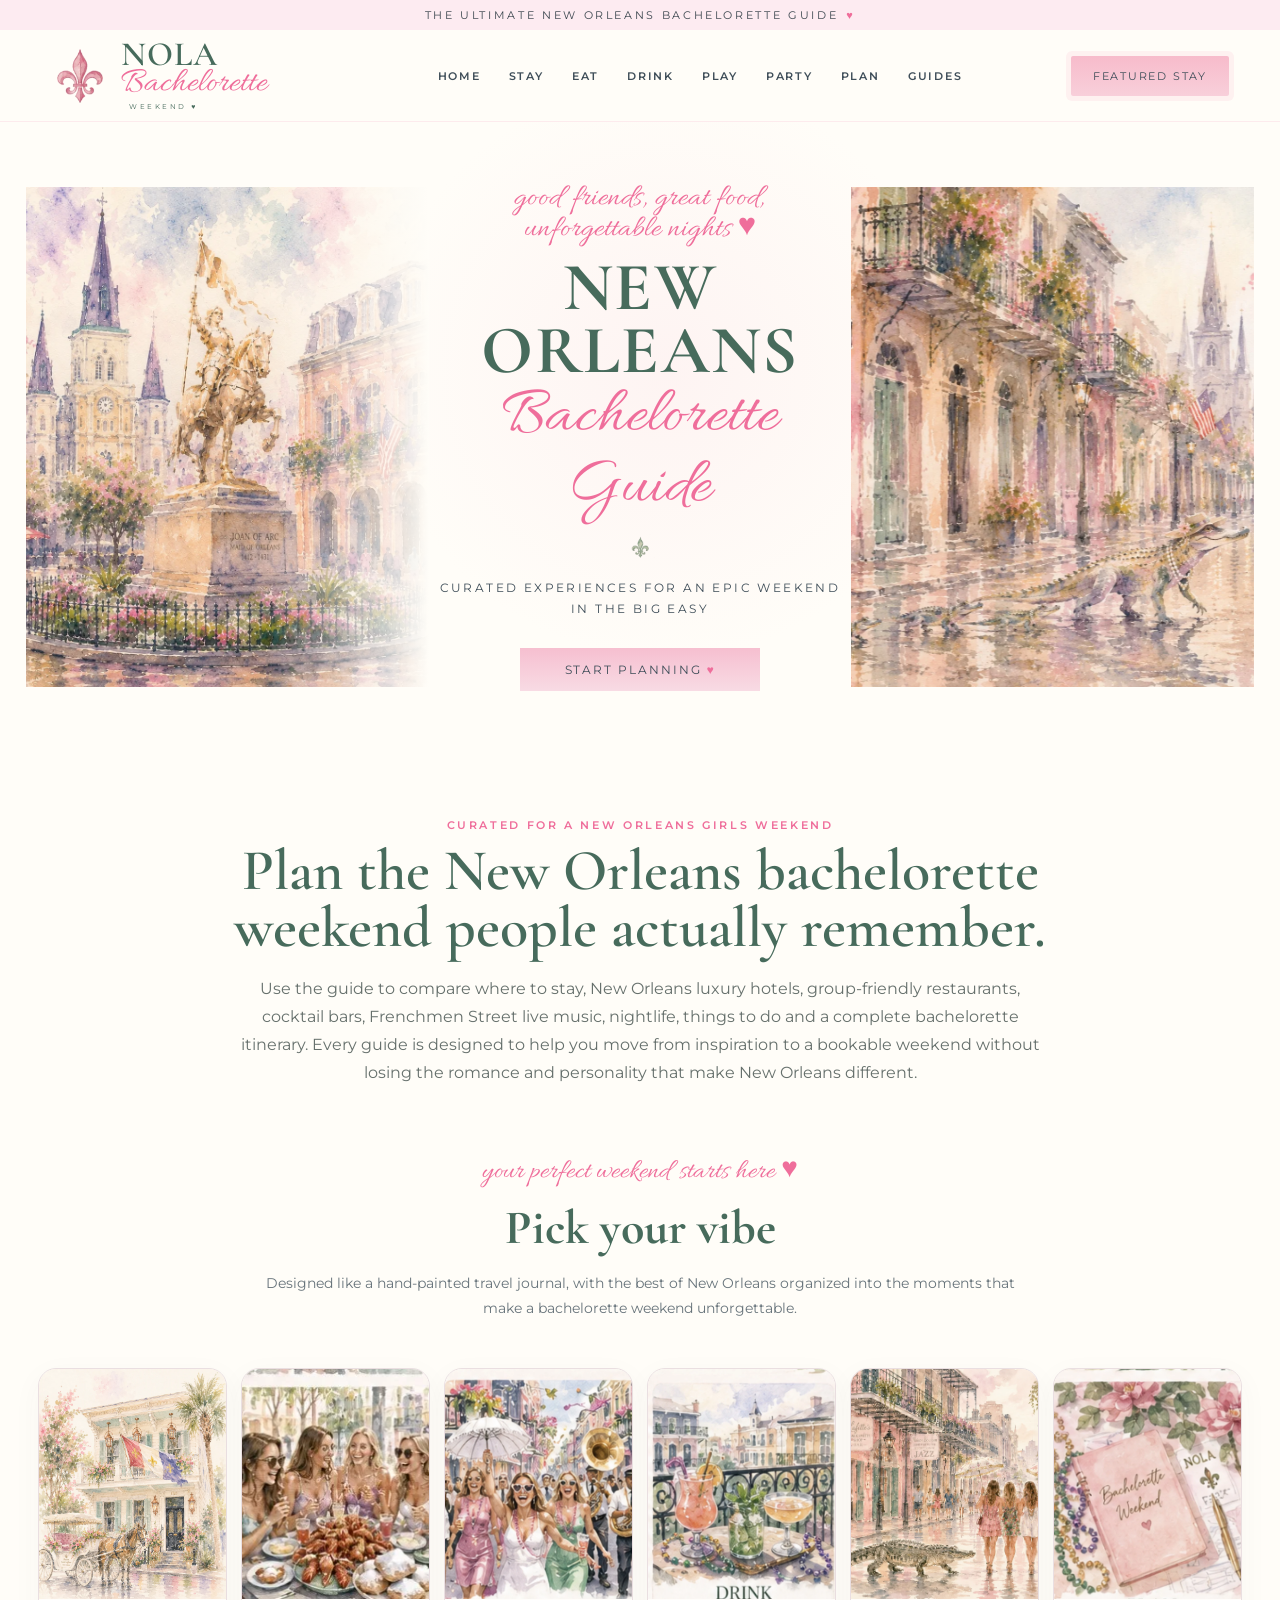
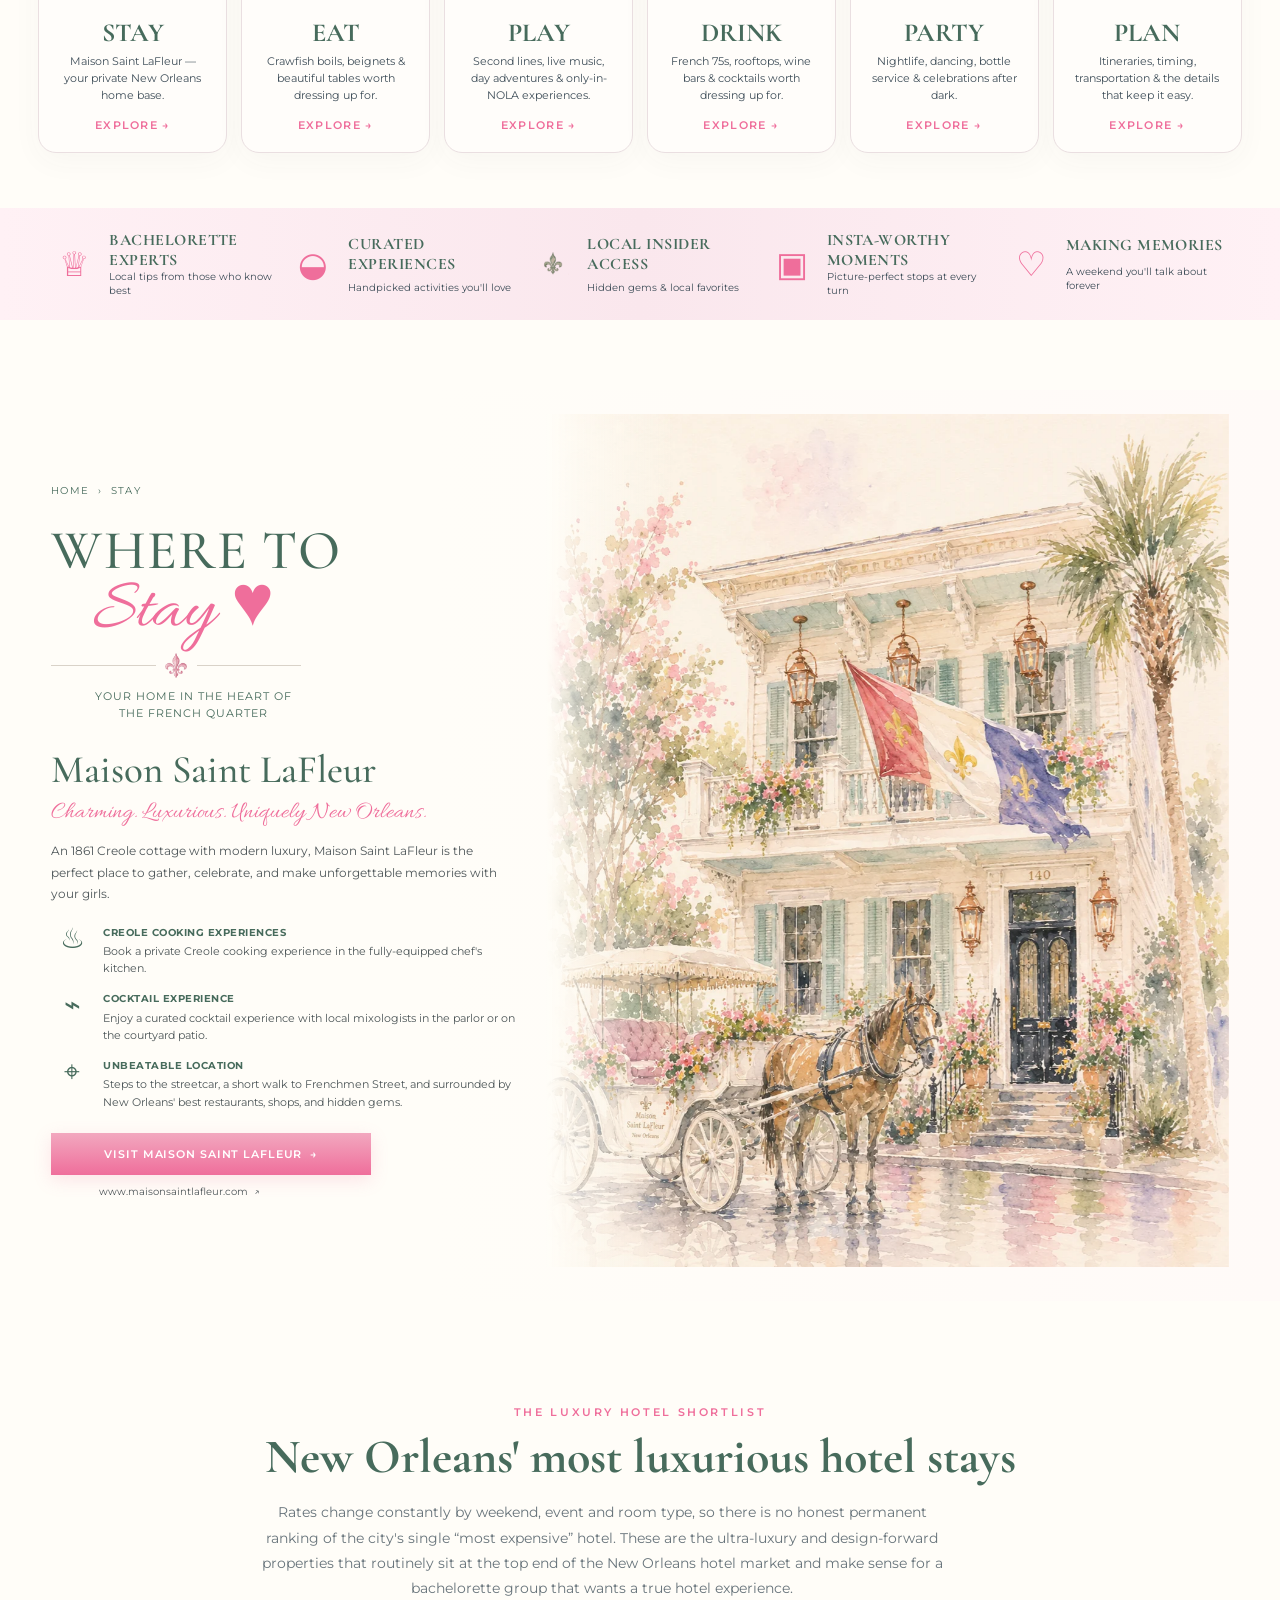
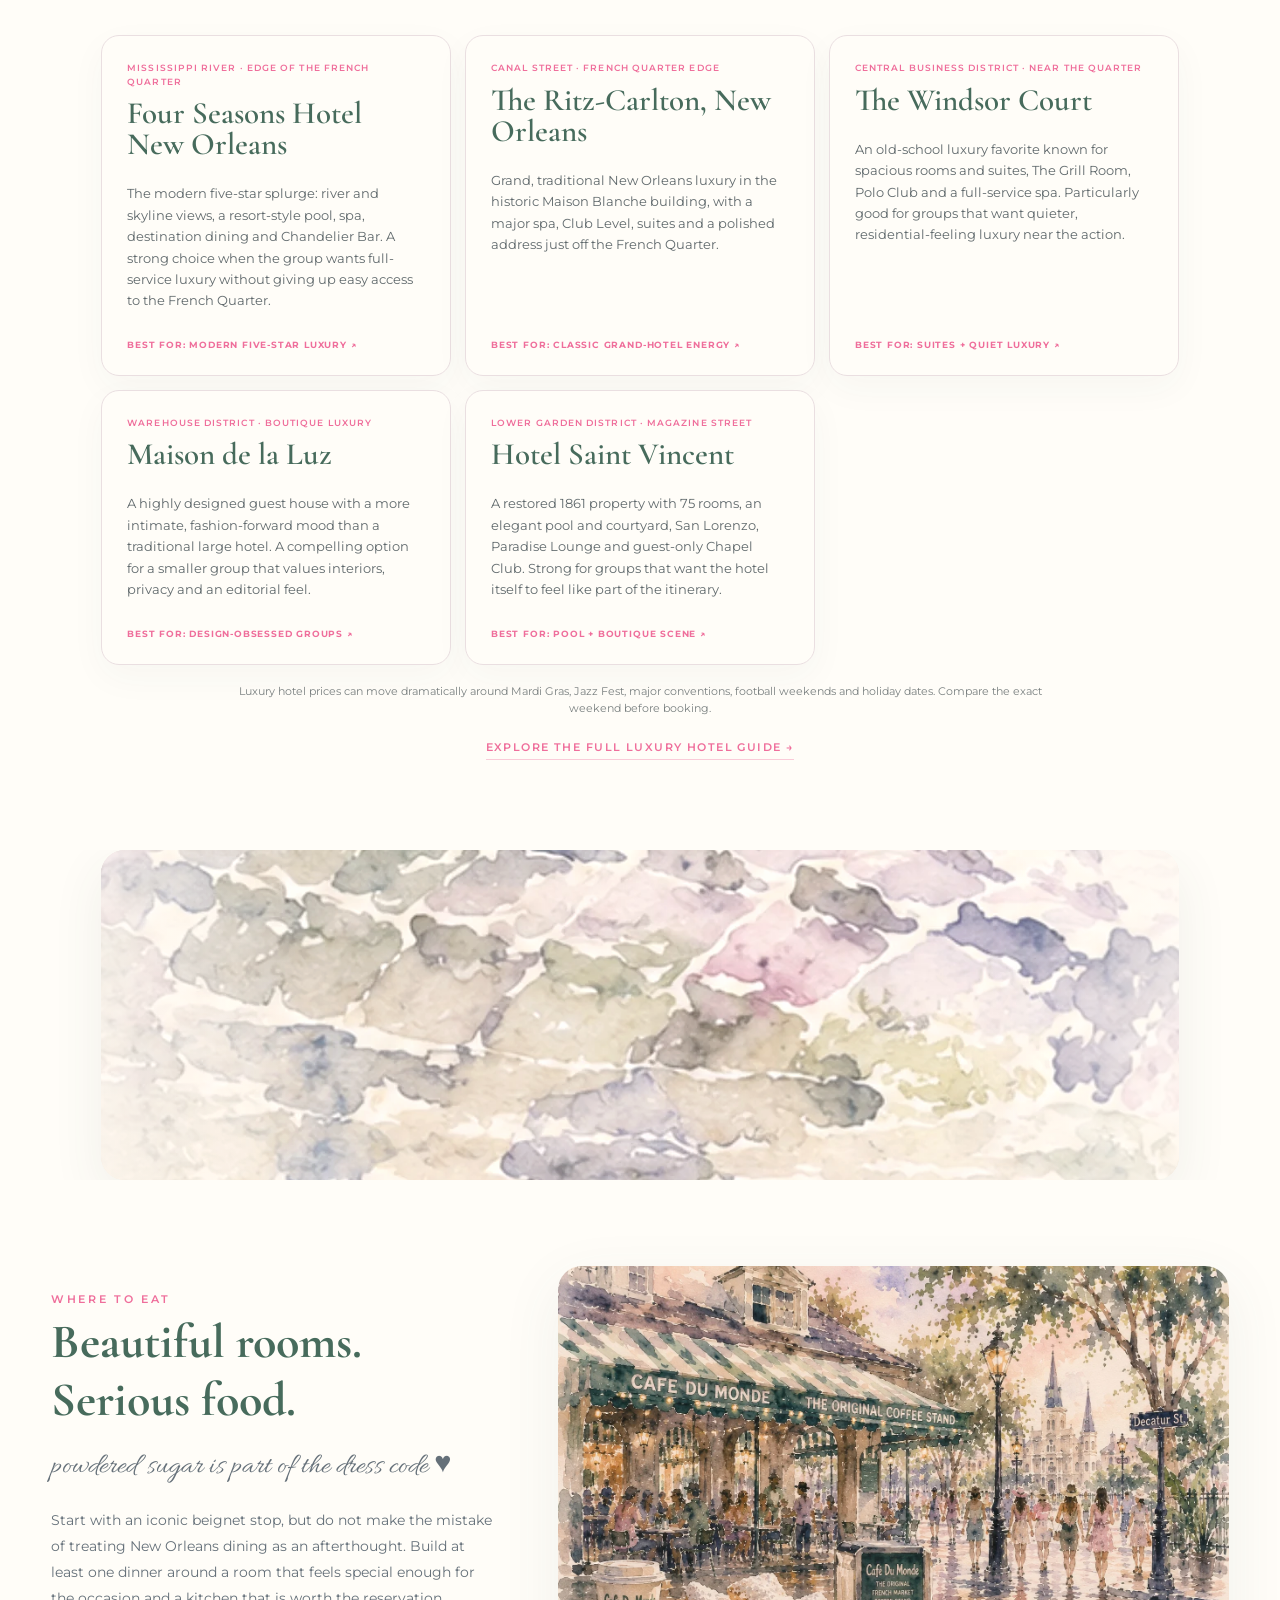
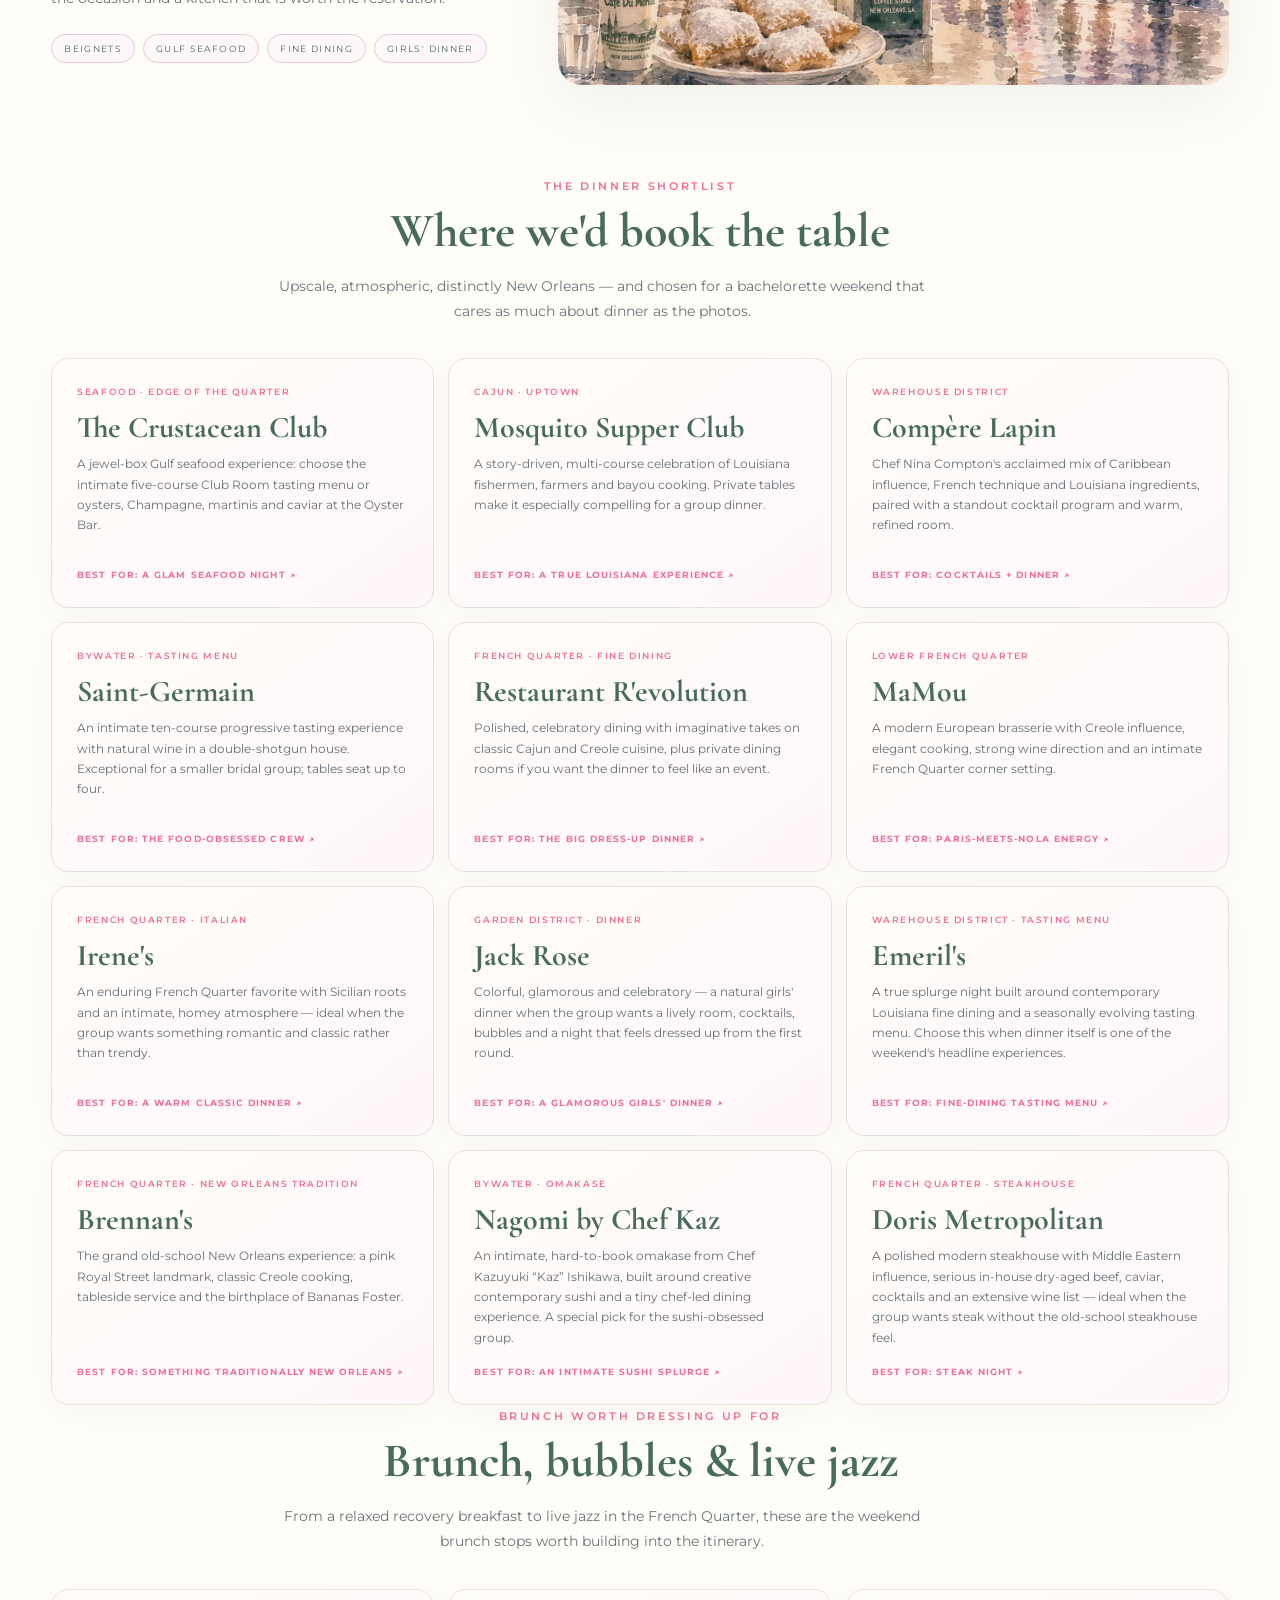
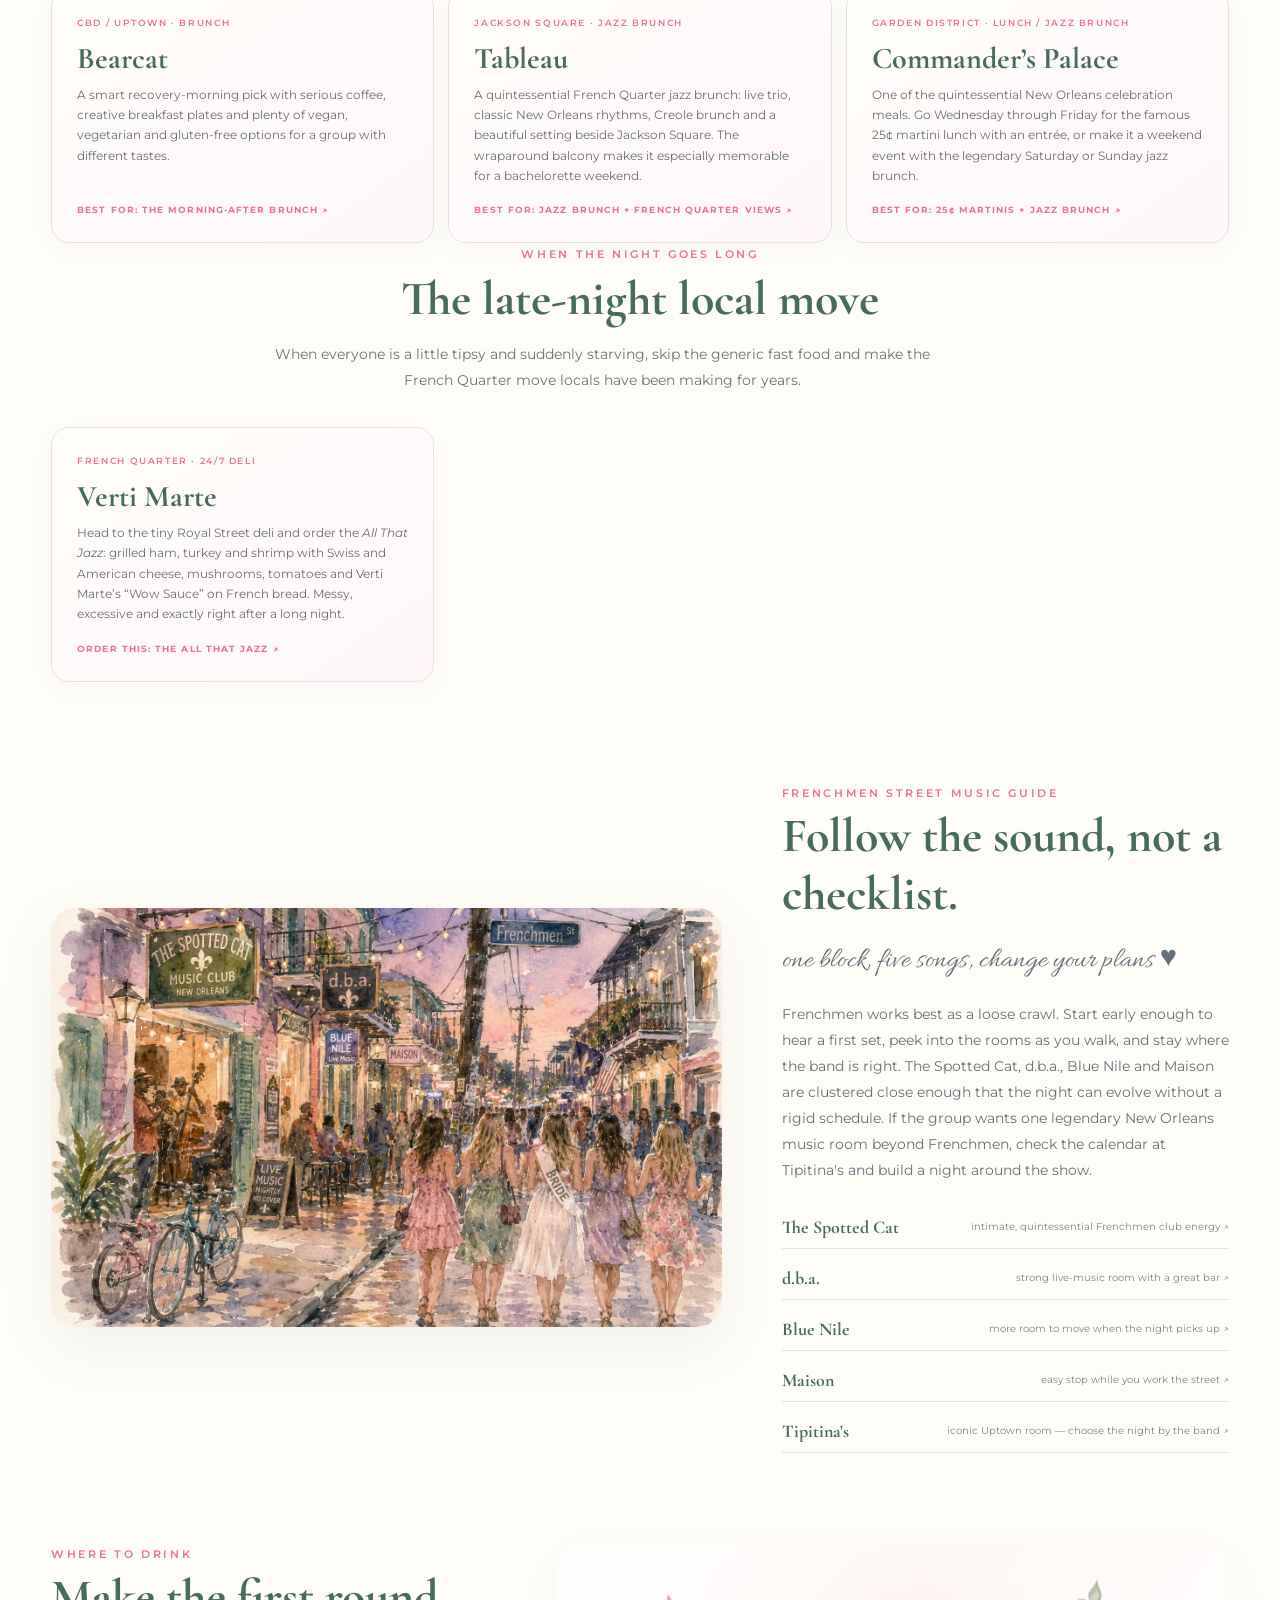
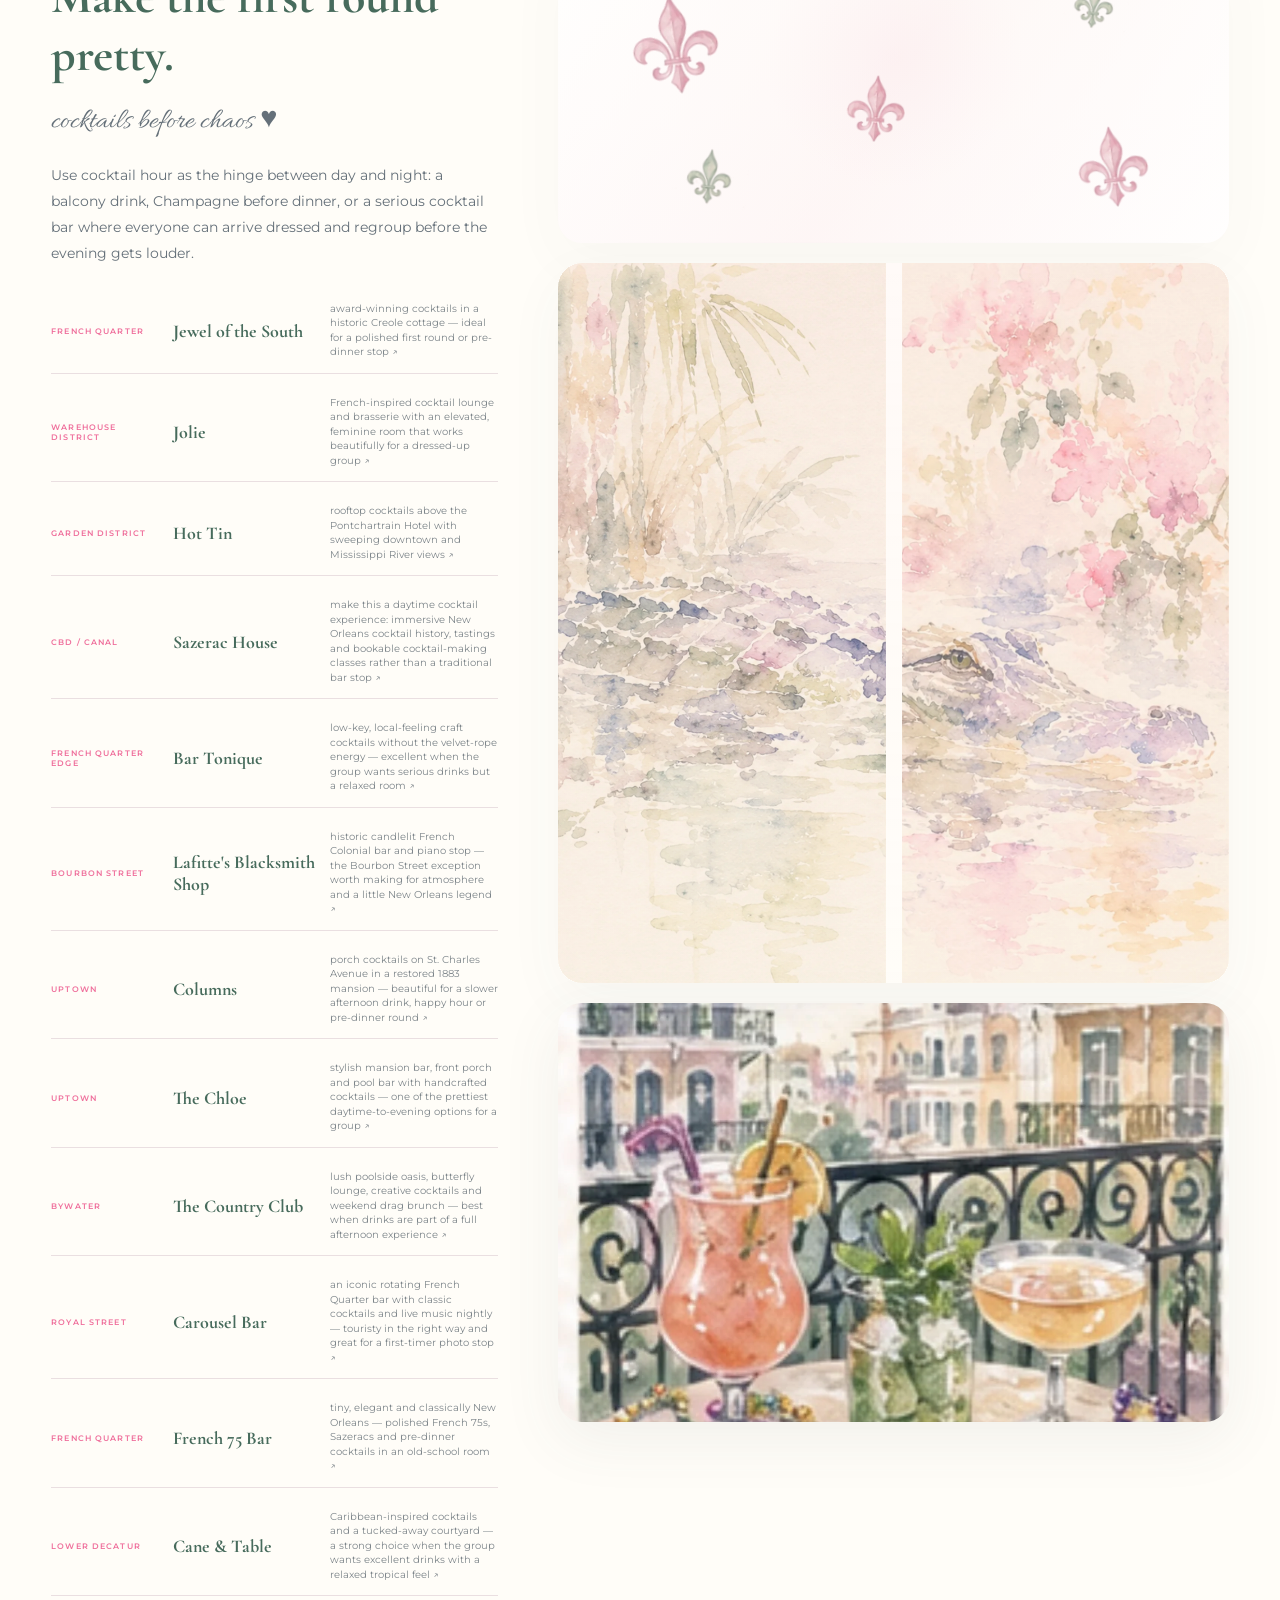
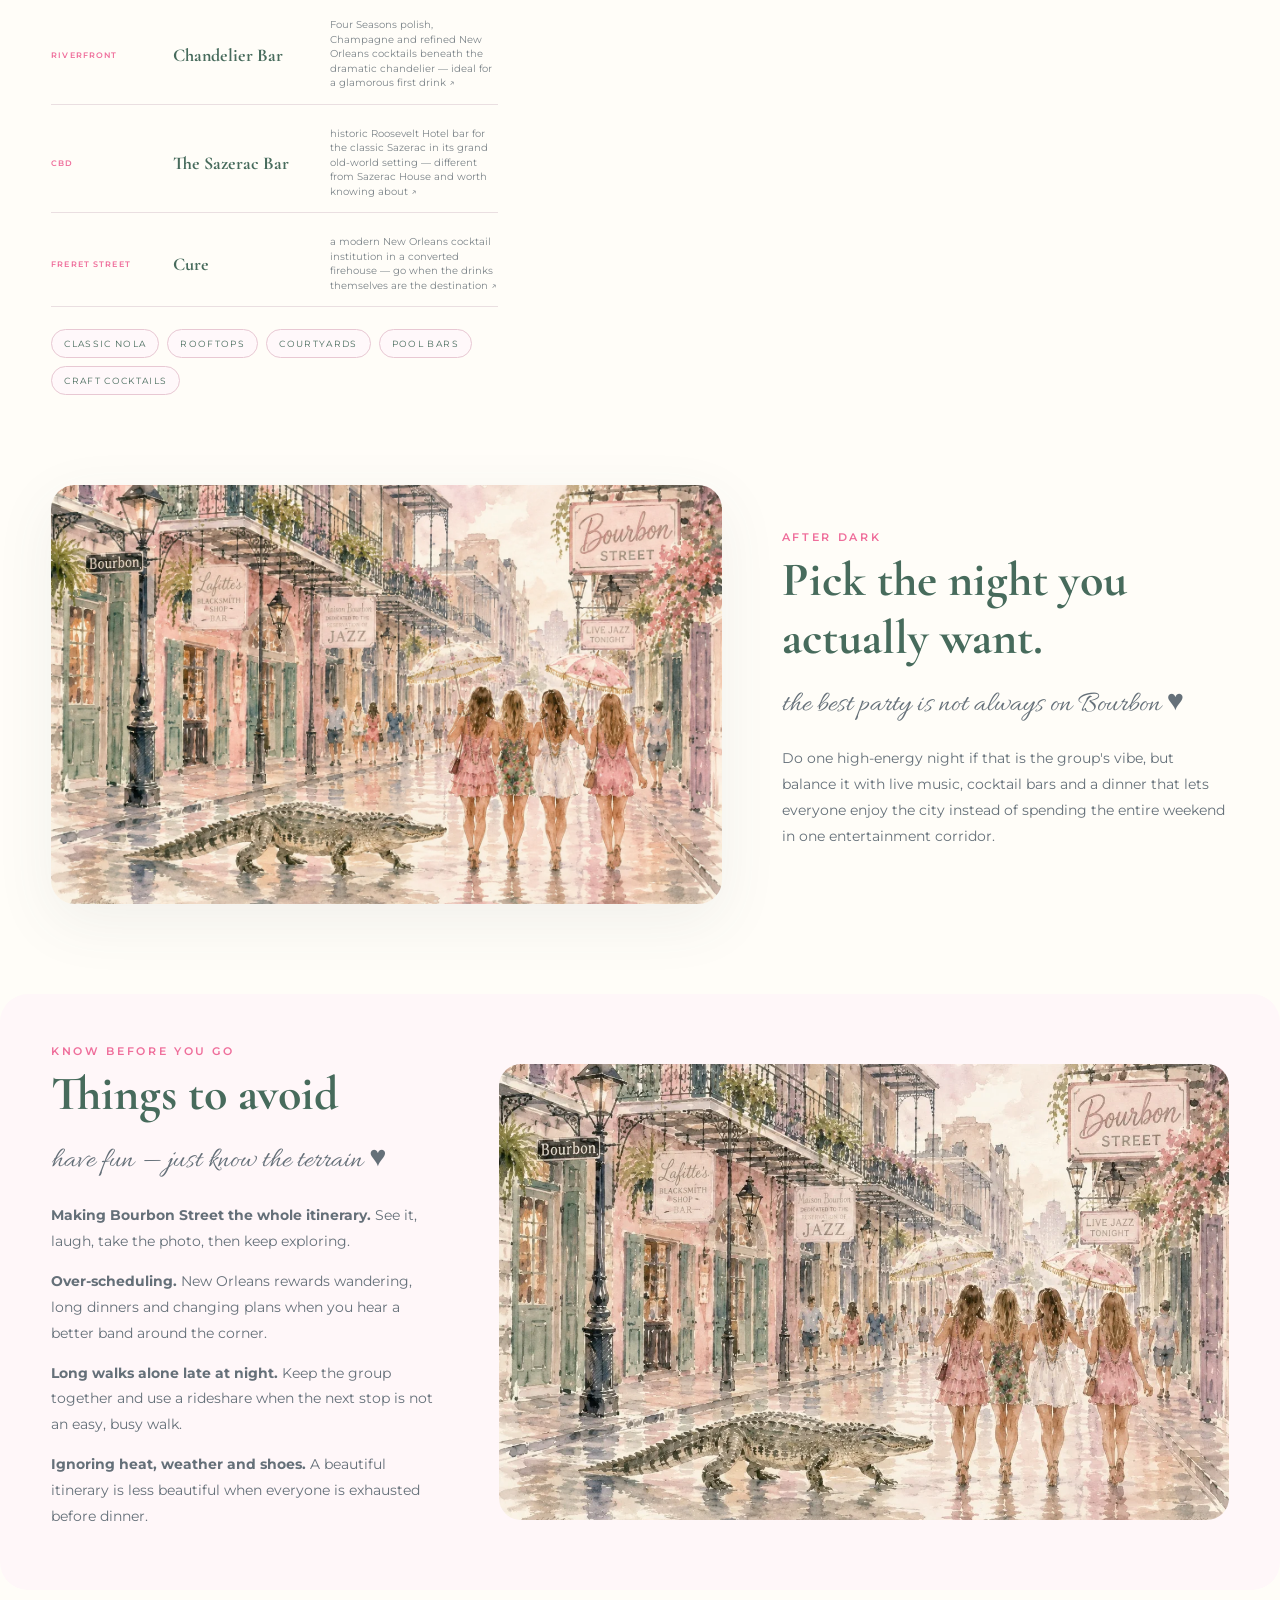
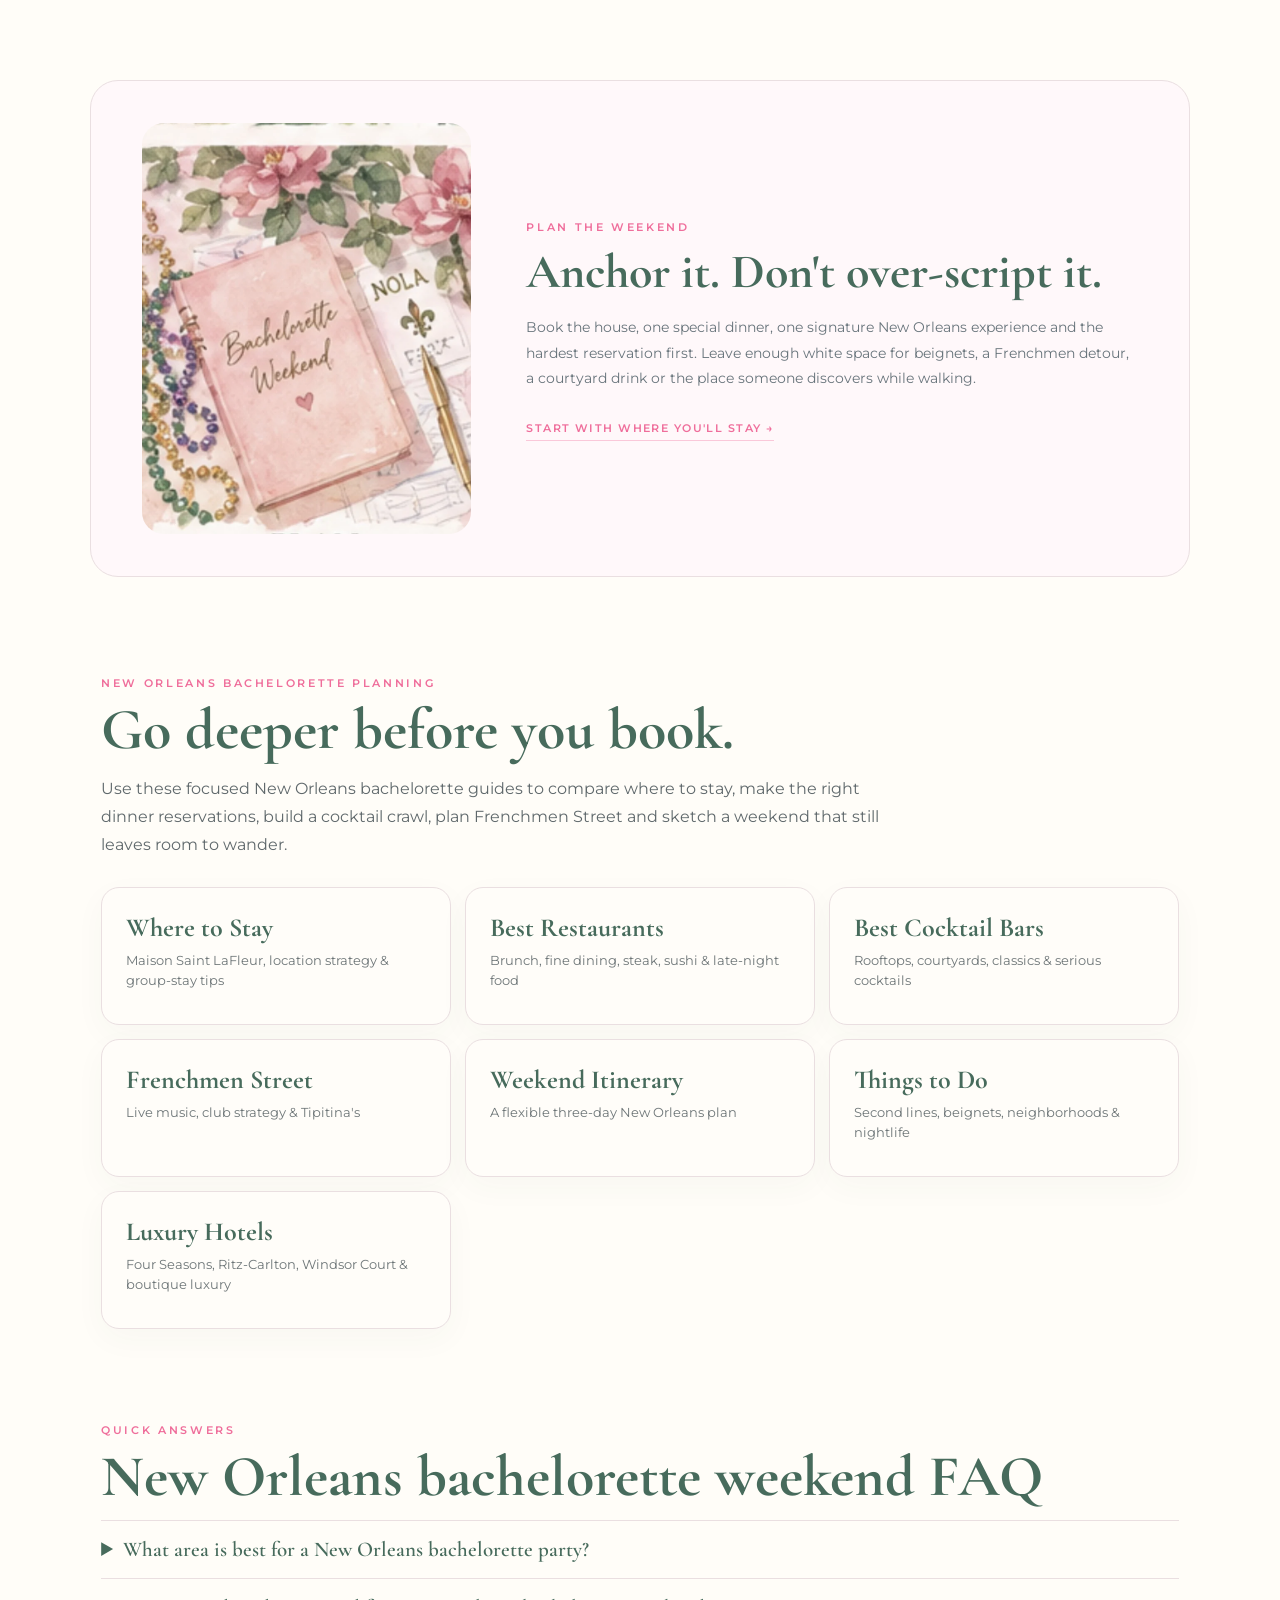
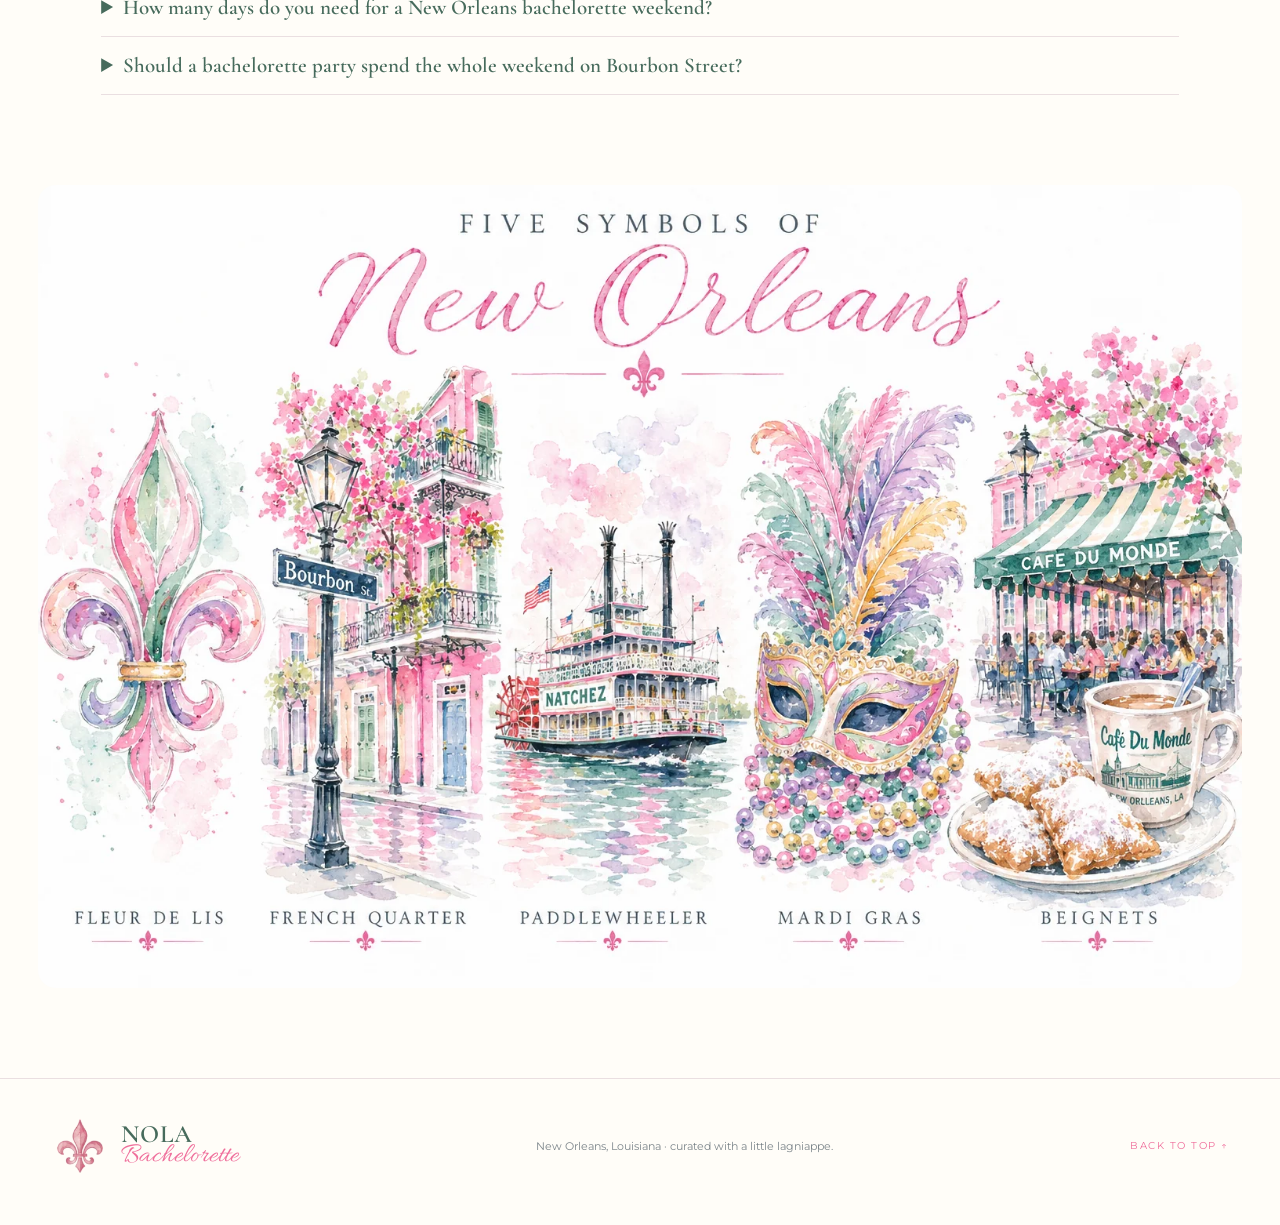
==== commit 1ddd4650: "Add files via upload" ====
--- a/index.html
+++ b/index.html
@@ -1,16 +1,15 @@
 <!DOCTYPE html>
 
-<html lang="en">
+<html lang="en-US">
 <head>
 <meta charset="utf-8"/>
 <meta content="width=device-width, initial-scale=1" name="viewport"/>
-
 <title>New Orleans Bachelorette Guide | Stay, Eat, Drink &amp; Party</title>
 <link href="https://fonts.googleapis.com" rel="preconnect"/>
 <link crossorigin="" href="https://fonts.gstatic.com" rel="preconnect"/>
 <link href="https://fonts.googleapis.com/css2?family=Allura&amp;family=Cormorant+Garamond:wght@500;600&amp;family=Montserrat:wght@400;500;600&amp;display=swap" rel="stylesheet"/>
-<link href="styles.css" rel="stylesheet">
-</link><meta content="Plan a stylish New Orleans bachelorette weekend with curated places to stay, restaurants, cocktail bars, Frenchmen Street live music, nightlife, beignets and local tips." name="description"/><meta content="index,follow,max-image-preview:large,max-snippet:-1,max-video-preview:-1" name="robots"/><meta content="index,follow,max-image-preview:large,max-snippet:-1" name="googlebot"/><meta content="#fffaf8" name="theme-color"/><link href="https://www.theneworleansbachelorette.com/" rel="canonical"/><meta content="website" property="og:type"/><meta content="The New Orleans Bachelorette Guide" property="og:site_name"/><meta content="New Orleans Bachelorette Guide | The Ultimate NOLA Weekend" property="og:title"/><meta content="Where to stay, eat, drink, hear live music and celebrate a New Orleans bachelorette weekend." property="og:description"/><meta content="https://www.theneworleansbachelorette.com/" property="og:url"/><meta content="https://www.theneworleansbachelorette.com/assets/hero-alligator-family.webp" property="og:image"/><meta content="Watercolor New Orleans bachelorette guide with a pearl-wearing alligator in the French Quarter" property="og:image:alt"/><meta content="summary_large_image" name="twitter:card"/><meta content="New Orleans Bachelorette Guide" name="twitter:title"/><meta content="A curated New Orleans bachelorette weekend guide to stays, restaurants, cocktail bars, live music and nightlife." name="twitter:description"/><meta content="https://www.theneworleansbachelorette.com/assets/hero-alligator-family.webp" name="twitter:image"/><link href="assets/fleur-pink.webp" rel="icon" type="image/webp"/><link href="/site.webmanifest" rel="manifest"/><script type="application/ld+json">{"@context": "https://schema.org", "@graph": [{"@type": "WebSite", "@id": "https://www.theneworleansbachelorette.com/#website", "url": "https://www.theneworleansbachelorette.com/", "name": "The New Orleans Bachelorette Guide", "alternateName": ["New Orleans Bachelorette Guide", "NOLA Bachelorette Weekend"], "inLanguage": "en-US", "description": "A curated New Orleans bachelorette weekend guide."}, {"@type": "WebPage", "@id": "https://www.theneworleansbachelorette.com/#webpage", "url": "https://www.theneworleansbachelorette.com/", "name": "New Orleans Bachelorette Guide | Stay, Eat, Drink & Party", "isPartOf": {"@id": "https://www.theneworleansbachelorette.com/#website"}, "description": "Plan a stylish New Orleans bachelorette weekend with curated stays, restaurants, cocktail bars, live music, nightlife and local tips.", "about": [{"@type": "City", "name": "New Orleans"}, {"@type": "Thing", "name": "Bachelorette party"}, {"@type": "Thing", "name": "Girls weekend"}], "primaryImageOfPage": {"@type": "ImageObject", "url": "https://www.theneworleansbachelorette.com/assets/hero-alligator-family.webp"}, "inLanguage": "en-US"}, {"@type": "ItemList", "name": "New Orleans Bachelorette Planning Guides", "itemListElement": [{"@type": "ListItem", "position": 1, "name": "Where to Stay for a New Orleans Bachelorette Party", "url": "https://www.theneworleansbachelorette.com/where-to-stay-new-orleans-bachelorette"}, {"@type": "ListItem", "position": 2, "name": "Best Restaurants for a New Orleans Bachelorette Party", "url": "https://www.theneworleansbachelorette.com/best-restaurants-new-orleans-bachelorette"}, {"@type": "ListItem", "position": 3, "name": "Best Cocktail Bars for a New Orleans Bachelorette Party", "url": "https://www.theneworleansbachelorette.com/best-bars-new-orleans-bachelorette"}, {"@type": "ListItem", "position": 4, "name": "Frenchmen Street Live Music Guide", "url": "https://www.theneworleansbachelorette.com/frenchmen-street-live-music-guide"}, {"@type": "ListItem", "position": 5, "name": "New Orleans Bachelorette Weekend Itinerary", "url": "https://www.theneworleansbachelorette.com/new-orleans-bachelorette-itinerary"}, {"@type": "ListItem", "position": 6, "name": "Things to Do on a New Orleans Bachelorette Trip", "url": "https://www.theneworleansbachelorette.com/things-to-do-new-orleans-bachelorette"}]}]}</script></head>
+<link href="styles.css" rel="stylesheet"/>
+<meta content="Plan a stylish New Orleans bachelorette weekend with curated luxury hotels, group stays, restaurants, cocktail bars, Frenchmen Street live music, nightlife, beignets and local tips." name="description"/><meta content="index,follow,max-image-preview:large,max-snippet:-1,max-video-preview:-1" name="robots"/><meta content="index,follow,max-image-preview:large,max-snippet:-1" name="googlebot"/><meta content="#fffaf8" name="theme-color"/><link href="https://www.theneworleansbachelorette.com/" rel="canonical"/><meta content="website" property="og:type"/><meta content="The New Orleans Bachelorette Guide" property="og:site_name"/><meta content="New Orleans Bachelorette Guide | The Ultimate NOLA Weekend" property="og:title"/><meta content="Where to stay—from Maison Saint LaFleur to New Orleans luxury hotels—plus restaurants, cocktails, live music and a complete bachelorette weekend guide." property="og:description"/><meta content="https://www.theneworleansbachelorette.com/" property="og:url"/><meta content="https://www.theneworleansbachelorette.com/assets/hero-alligator-family.webp" property="og:image"/><meta content="Watercolor New Orleans bachelorette guide with a pearl-wearing alligator in the French Quarter" property="og:image:alt"/><meta content="summary_large_image" name="twitter:card"/><meta content="New Orleans Bachelorette Guide" name="twitter:title"/><meta content="A curated New Orleans bachelorette weekend guide to stays, restaurants, cocktail bars, live music and nightlife." name="twitter:description"/><meta content="https://www.theneworleansbachelorette.com/assets/hero-alligator-family.webp" name="twitter:image"/><link href="assets/fleur-pink.webp" rel="icon" type="image/webp"/><link href="/site.webmanifest" rel="manifest"/><script type="application/ld+json">{"@context": "https://schema.org", "@graph": [{"@type": "WebSite", "@id": "https://www.theneworleansbachelorette.com/#website", "url": "https://www.theneworleansbachelorette.com/", "name": "The New Orleans Bachelorette Guide", "alternateName": ["New Orleans Bachelorette Guide", "NOLA Bachelorette Weekend"], "inLanguage": "en-US", "description": "A curated New Orleans bachelorette weekend guide."}, {"@type": "WebPage", "@id": "https://www.theneworleansbachelorette.com/#webpage", "url": "https://www.theneworleansbachelorette.com/", "name": "New Orleans Bachelorette Guide | Stay, Eat, Drink & Party", "isPartOf": {"@id": "https://www.theneworleansbachelorette.com/#website"}, "description": "Plan a stylish New Orleans bachelorette weekend with curated stays, restaurants, cocktail bars, live music, nightlife and local tips.", "about": [{"@type": "City", "name": "New Orleans"}, {"@type": "Thing", "name": "Bachelorette party"}, {"@type": "Thing", "name": "Girls weekend"}], "primaryImageOfPage": {"@type": "ImageObject", "url": "https://www.theneworleansbachelorette.com/assets/hero-alligator-family.webp"}, "inLanguage": "en-US"}, {"@type": "ItemList", "name": "New Orleans Bachelorette Planning Guides", "itemListElement": [{"@type": "ListItem", "position": 1, "name": "Where to Stay for a New Orleans Bachelorette Party", "url": "https://www.theneworleansbachelorette.com/where-to-stay-new-orleans-bachelorette"}, {"@type": "ListItem", "position": 2, "name": "Best Restaurants for a New Orleans Bachelorette Party", "url": "https://www.theneworleansbachelorette.com/best-restaurants-new-orleans-bachelorette"}, {"@type": "ListItem", "position": 3, "name": "Best Cocktail Bars for a New Orleans Bachelorette Party", "url": "https://www.theneworleansbachelorette.com/best-bars-new-orleans-bachelorette"}, {"@type": "ListItem", "position": 4, "name": "Frenchmen Street Live Music Guide", "url": "https://www.theneworleansbachelorette.com/frenchmen-street-live-music-guide"}, {"@type": "ListItem", "position": 5, "name": "New Orleans Bachelorette Weekend Itinerary", "url": "https://www.theneworleansbachelorette.com/new-orleans-bachelorette-itinerary"}, {"@type": "ListItem", "position": 6, "name": "Things to Do on a New Orleans Bachelorette Trip", "url": "https://www.theneworleansbachelorette.com/things-to-do-new-orleans-bachelorette"}, {"@type": "ListItem", "position": 7, "name": "Best Luxury Hotels in New Orleans for a Bachelorette Weekend", "url": "https://www.theneworleansbachelorette.com/luxury-hotels-new-orleans-bachelorette"}]}]}</script><meta content="strict-origin-when-cross-origin" name="referrer"/><meta content="telephone=no" name="format-detection"/><meta content="light" name="color-scheme"/><script type="application/ld+json">{"@context": "https://schema.org", "@graph": [{"@type": "Organization", "@id": "https://www.theneworleansbachelorette.com/#organization", "name": "The New Orleans Bachelorette Guide", "url": "https://www.theneworleansbachelorette.com/"}, {"@type": "SiteNavigationElement", "name": ["Where to Stay", "Restaurants", "Cocktail Bars", "Live Music", "Itinerary", "Things to Do", "Luxury Hotels"], "url": ["https://www.theneworleansbachelorette.com/where-to-stay-new-orleans-bachelorette", "https://www.theneworleansbachelorette.com/best-restaurants-new-orleans-bachelorette", "https://www.theneworleansbachelorette.com/best-bars-new-orleans-bachelorette", "https://www.theneworleansbachelorette.com/frenchmen-street-live-music-guide", "https://www.theneworleansbachelorette.com/new-orleans-bachelorette-itinerary", "https://www.theneworleansbachelorette.com/things-to-do-new-orleans-bachelorette", "https://www.theneworleansbachelorette.com/luxury-hotels-new-orleans-bachelorette"]}]}</script></head>
 <body><a class="skip-link" href="#main-content">Skip to content</a>
 <div class="announcement">THE ULTIMATE NEW ORLEANS BACHELORETTE GUIDE <span>♥</span></div>
 <header class="site-header">
@@ -33,7 +32,7 @@
 </header>
 <main id="main-content">
 <section class="hero" id="home">
-<div class="hero-art hero-left"><img alt="Pastel watercolor Joan of Arc in the French Quarter" fetchpriority="high" height="1060" loading="eager" src="assets/hero-joan-of-arc.webp" width="1484"/></div>
+<div class="hero-art hero-left"><img alt="Pastel watercolor Joan of Arc in the French Quarter" decoding="async" fetchpriority="high" height="1060" loading="eager" src="assets/hero-joan-of-arc.webp" width="1484"/></div>
 <div class="hero-copy">
 <p class="script-kicker">good friends, great food,<br/>unforgettable nights ♥</p>
 <h1>NEW ORLEANS</h1>
@@ -42,8 +41,8 @@
 <p class="hero-sub">CURATED EXPERIENCES FOR AN EPIC WEEKEND<br/>IN THE BIG EASY</p>
 <a class="brush-button" href="#plan">START PLANNING <span>♥</span></a>
 </div>
-<div class="hero-art hero-right gator-stage"><img alt="Pastel watercolor alligator in pearls and hat with baby alligators in the French Quarter" class="gator-watercolor" fetchpriority="high" height="1122" loading="eager" src="assets/hero-alligator-family.webp" width="1402"/></div>
-</section>
+<div class="hero-art hero-right gator-stage"><img alt="Pastel watercolor alligator in pearls and hat with baby alligators in the French Quarter" class="gator-watercolor" decoding="async" fetchpriority="high" height="1122" loading="eager" src="assets/hero-alligator-family.webp" width="1402"/></div>
+</section><section aria-labelledby="editorial-seo-title" class="editorial-seo-intro" id="editorial-seo-intro"><span class="eyebrow">CURATED FOR A NEW ORLEANS GIRLS WEEKEND</span><h2 id="editorial-seo-title">Plan the New Orleans bachelorette weekend people actually remember.</h2><p>Use the guide to compare where to stay, New Orleans luxury hotels, group-friendly restaurants, cocktail bars, Frenchmen Street live music, nightlife, things to do and a complete bachelorette itinerary. Every guide is designed to help you move from inspiration to a bookable weekend without losing the romance and personality that make New Orleans different.</p></section>
 <section class="intro">
 <p class="script-kicker">your perfect weekend starts here ♥</p>
 <h2>Pick your vibe</h2>
@@ -112,6 +111,53 @@
 <a class="maison-url" href="https://www.maisonsaintlafleur.com/" rel="noopener noreferrer" target="_blank">www.maisonsaintlafleur.com  ↗</a>
 </div>
 <div class="maison-art"><img alt="Watercolor of Maison Saint LaFleur with flowers, a prominent Louisiana flag, and a horse-drawn carriage" decoding="async" height="1402" loading="lazy" src="assets/maison-saint-lafleur-carriage.webp" width="1122"/></div>
+</section><section aria-labelledby="luxury-hotels-title" class="luxury-hotels">
+<div class="section-heading">
+<span class="eyebrow">THE LUXURY HOTEL SHORTLIST</span>
+<h2 id="luxury-hotels-title">New Orleans' most luxurious hotel stays</h2>
+<p>Rates change constantly by weekend, event and room type, so there is no honest permanent ranking of the city's single “most expensive” hotel. These are the ultra-luxury and design-forward properties that routinely sit at the top end of the New Orleans hotel market and make sense for a bachelorette group that wants a true hotel experience.</p>
+</div>
+<div class="luxury-hotel-grid"><a class="luxury-hotel-card" href="https://www.fourseasons.com/neworleans/" rel="noopener noreferrer" target="_blank">
+<span>MISSISSIPPI RIVER · EDGE OF THE FRENCH QUARTER</span>
+<h3>Four Seasons Hotel New Orleans</h3>
+<p>The modern five-star splurge: river and skyline views, a resort-style pool, spa, destination dining and Chandelier Bar. A strong choice when the group wants full-service luxury without giving up easy access to the French Quarter.</p>
+<b>BEST FOR: MODERN FIVE-STAR LUXURY ↗</b>
+</a>
+<a class="luxury-hotel-card" href="https://www.ritzcarlton.com/en/hotels/msyrz-the-ritz-carlton-new-orleans/overview/" rel="noopener noreferrer" target="_blank">
+<span>CANAL STREET · FRENCH QUARTER EDGE</span>
+<h3>The Ritz-Carlton, New Orleans</h3>
+<p>Grand, traditional New Orleans luxury in the historic Maison Blanche building, with a major spa, Club Level, suites and a polished address just off the French Quarter.</p>
+<b>BEST FOR: CLASSIC GRAND-HOTEL ENERGY ↗</b>
+</a>
+<a class="luxury-hotel-card" href="https://thewindsorcourt.com/" rel="noopener noreferrer" target="_blank">
+<span>CENTRAL BUSINESS DISTRICT · NEAR THE QUARTER</span>
+<h3>The Windsor Court</h3>
+<p>An old-school luxury favorite known for spacious rooms and suites, The Grill Room, Polo Club and a full-service spa. Particularly good for groups that want quieter, residential-feeling luxury near the action.</p>
+<b>BEST FOR: SUITES + QUIET LUXURY ↗</b>
+</a>
+<a class="luxury-hotel-card" href="https://maisondelaluz.com/" rel="noopener noreferrer" target="_blank">
+<span>WAREHOUSE DISTRICT · BOUTIQUE LUXURY</span>
+<h3>Maison de la Luz</h3>
+<p>A highly designed guest house with a more intimate, fashion-forward mood than a traditional large hotel. A compelling option for a smaller group that values interiors, privacy and an editorial feel.</p>
+<b>BEST FOR: DESIGN-OBSESSED GROUPS ↗</b>
+</a>
+<a class="luxury-hotel-card" href="https://saintvincentnola.com/" rel="noopener noreferrer" target="_blank">
+<span>LOWER GARDEN DISTRICT · MAGAZINE STREET</span>
+<h3>Hotel Saint Vincent</h3>
+<p>A restored 1861 property with 75 rooms, an elegant pool and courtyard, San Lorenzo, Paradise Lounge and guest-only Chapel Club. Strong for groups that want the hotel itself to feel like part of the itinerary.</p>
+<b>BEST FOR: POOL + BOUTIQUE SCENE ↗</b>
+</a></div>
+<p class="hotel-rate-note">Luxury hotel prices can move dramatically around Mardi Gras, Jazz Fest, major conventions, football weekends and holiday dates. Compare the exact weekend before booking.</p>
+<a class="primary-link luxury-guide-link" href="/luxury-hotels-new-orleans-bachelorette">EXPLORE THE FULL LUXURY HOTEL GUIDE →</a>
+</section><section aria-label="Watercolor alligator swimming through a Louisiana bayou" class="watercolor-gator-swim">
+<div aria-hidden="true" class="bayou-water">
+<img alt="" class="bayou-backdrop" decoding="async" height="2048" loading="lazy" src="assets/watercolor-bayou-water.webp" width="896"/>
+<div class="gator-swim-track">
+<img alt="Pastel watercolor alligator visibly swimming through Louisiana bayou water" class="swimming-gator" decoding="async" height="691" loading="lazy" src="assets/swimming-alligator-crop.webp" width="707"/>
+<span class="gator-ripple ripple-one"></span>
+<span class="gator-ripple ripple-two"></span>
+</div>
+</div>
 </section>
 <section class="editorial-section reverse eat-lead" id="eat-guide">
 <div class="editorial-image"><img alt="Watercolor Cafe du Monde with beignets in the foreground" decoding="async" height="1024" loading="lazy" src="assets/cafe-du-monde-watercolor.webp" width="1536"/></div>
@@ -296,7 +342,6 @@
 <a class="primary-link" href="#stay-guide">START WITH WHERE YOU'LL STAY →</a>
 </div>
 </section>
-
 <section aria-labelledby="search-guides-title" class="search-guides">
 <span class="eyebrow">NEW ORLEANS BACHELORETTE PLANNING</span>
 <h2 id="search-guides-title">Go deeper before you book.</h2>
@@ -308,7 +353,7 @@
 <a href="/frenchmen-street-live-music-guide"><b>Frenchmen Street</b><small>Live music, club strategy &amp; Tipitina's</small></a>
 <a href="/new-orleans-bachelorette-itinerary"><b>Weekend Itinerary</b><small>A flexible three-day New Orleans plan</small></a>
 <a href="/things-to-do-new-orleans-bachelorette"><b>Things to Do</b><small>Second lines, beignets, neighborhoods &amp; nightlife</small></a>
-</div>
+<a href="/luxury-hotels-new-orleans-bachelorette"><b>Luxury Hotels</b><small>Four Seasons, Ritz-Carlton, Windsor Court &amp; boutique luxury</small></a></div>
 </section>
 <section aria-labelledby="faq-title" class="planning-faq">
 <span class="eyebrow">QUICK ANSWERS</span>
--- a/styles.css
+++ b/styles.css
@@ -215,3 +215,109 @@
 .guide-copy{max-width:800px;margin:30px auto;color:#596467;line-height:1.8}
 .guide-copy h2{font:600 42px/1 'Cormorant Garamond',serif;color:var(--green)}
 @media(max-width:700px){.guide-hero{padding-top:44px}.guide-grid{grid-template-columns:1fr}.guide-body{padding-inline:18px}.guide-hero{padding-inline:18px}}
+
+
+/* ===== V17: LUXURY HOTEL SEO + SWIMMING ALLIGATOR ===== */
+.luxury-hotels{max-width:1180px;margin:0 auto 90px;padding:0 4vw}
+.luxury-hotel-grid{display:grid;grid-template-columns:repeat(3,minmax(0,1fr));gap:14px;margin-top:30px}
+.luxury-hotel-card{display:flex;flex-direction:column;min-height:270px;padding:25px;border:1px solid var(--line);border-radius:18px;background:rgba(255,253,249,.92);box-shadow:0 12px 36px rgba(57,74,68,.04);transition:transform .2s ease,border-color .2s ease,box-shadow .2s ease}
+.luxury-hotel-card:hover{transform:translateY(-3px);border-color:#e9a2bb;box-shadow:0 18px 44px rgba(57,74,68,.08)}
+.luxury-hotel-card span{font-size:9px;line-height:1.5;letter-spacing:.12em;color:var(--pink);font-weight:600}
+.luxury-hotel-card h3{font:600 31px/1 'Cormorant Garamond',serif;color:var(--green);margin:10px 0}
+.luxury-hotel-card p{color:#60696c;line-height:1.65;font-size:13px;flex:1}
+.luxury-hotel-card b{font-size:9px;letter-spacing:.09em;color:var(--pink);margin-top:14px}
+.hotel-rate-note{max-width:850px;margin:18px auto 0;text-align:center;color:#7a8080;font-size:11px;line-height:1.6}
+.luxury-guide-link{margin:22px auto 0;display:flex;width:max-content;max-width:100%}
+
+/* Watercolor bayou stage using the user's new paintings */
+.watercolor-gator-swim{max-width:1180px;margin:18px auto 86px;padding:0 4vw;overflow:hidden}
+.bayou-water{position:relative;height:310px;overflow:hidden;border-radius:26px;background:#fbf3e9;isolation:isolate}
+.bayou-backdrop{position:absolute;inset:0;width:100%;height:100%;object-fit:cover;object-position:center 58%;opacity:.92;filter:saturate(.91) brightness(1.04)}
+.bayou-water::after{content:"";position:absolute;inset:0;pointer-events:none;background:linear-gradient(90deg,rgba(255,250,244,.60),transparent 18%,transparent 82%,rgba(255,250,244,.68));z-index:4}
+.gator-swim-track{position:absolute;z-index:3;left:-27%;top:38%;width:46%;height:52%;animation:gator-swim-across 18s ease-in-out infinite;will-change:transform}
+.swimming-gator{position:absolute;left:0;top:-86%;width:100%;height:auto;transform:rotate(90deg) scale(.78);transform-origin:center;mix-blend-mode:multiply;filter:saturate(.92) contrast(.94);animation:gator-bob 3.2s ease-in-out infinite;will-change:transform}
+.gator-ripple{position:absolute;left:18%;top:63%;width:58%;height:22%;border:2px solid rgba(115,126,149,.17);border-radius:50%;transform:scale(.7);opacity:0;animation:ripple-water 3.1s ease-out infinite}
+.ripple-two{animation-delay:1.4s}
+@keyframes gator-swim-across{
+  0%{transform:translate3d(0,0,0)}
+  42%{transform:translate3d(135%,4px,0)}
+  52%{transform:translate3d(135%,4px,0)}
+  94%{transform:translate3d(270%,-2px,0)}
+  100%{transform:translate3d(270%,-2px,0)}
+}
+@keyframes gator-bob{
+  0%,100%{transform:rotate(90deg) scale(.78) translate3d(0,0,0)}
+  50%{transform:rotate(90deg) scale(.78) translate3d(0,-7px,0)}
+}
+@keyframes ripple-water{
+  0%{opacity:.34;transform:scale(.5)}
+  100%{opacity:0;transform:scale(1.45)}
+}
+.stay-seo-faq{margin-top:62px}
+.stay-seo-faq>h2{font:600 clamp(38px,5vw,56px)/1 'Cormorant Garamond',serif;color:var(--green);margin:10px 0 18px}
+.stay-seo-faq details{border-top:1px solid var(--line);padding:16px 0}
+.stay-seo-faq details:last-child{border-bottom:1px solid var(--line)}
+.stay-seo-faq summary{cursor:pointer;font:600 21px/1.2 'Cormorant Garamond',serif;color:var(--green)}
+.stay-seo-faq p{max-width:850px;line-height:1.7;color:#60696c}
+@media(max-width:900px){
+  .luxury-hotel-grid{grid-template-columns:1fr 1fr}
+  .bayou-water{height:280px}
+  .gator-swim-track{width:58%;left:-40%}
+}
+@media(max-width:600px){
+  .luxury-hotels{padding-inline:18px;margin-bottom:65px}
+  .luxury-hotel-grid{grid-template-columns:1fr}
+  .luxury-hotel-card{min-height:0}
+  .watercolor-gator-swim{padding-inline:12px;margin-bottom:62px}
+  .bayou-water{height:240px;border-radius:20px}
+  .gator-swim-track{width:76%;left:-58%;top:42%}
+}
+@media(prefers-reduced-motion:reduce){
+  .gator-swim-track,.swimming-gator,.gator-ripple{animation:none!important}
+  .gator-swim-track{left:29%;top:40%}
+}
+
+.swim-offscreen .gator-swim-track,.swim-offscreen .swimming-gator,.swim-offscreen .gator-ripple{animation-play-state:paused!important}
+
+
+/* ===== V18 EXECUTIVE DEVELOPMENT PASS — preserve original palette & watercolor theme ===== */
+html{scroll-behavior:smooth;scroll-padding-top:100px}
+body{text-rendering:optimizeLegibility;-webkit-font-smoothing:antialiased;overflow-x:hidden}
+img{max-width:100%;height:auto}
+button,a{-webkit-tap-highlight-color:transparent}
+a:focus-visible,button:focus-visible,summary:focus-visible{outline:3px solid currentColor;outline-offset:4px}
+.site-header{position:sticky;top:0;z-index:1000;backdrop-filter:blur(12px) saturate(130%);-webkit-backdrop-filter:blur(12px) saturate(130%)}
+.category-card,.restaurant-card,.luxury-hotel-card,.search-guide-grid>a{transition:transform .22s ease,box-shadow .22s ease,border-color .22s ease}
+.category-card:hover,.restaurant-card:hover,.luxury-hotel-card:hover,.search-guide-grid>a:hover{transform:translateY(-3px);box-shadow:0 18px 55px rgba(64,72,66,.10)}
+.category-card.is-clickable{cursor:pointer}
+.category-card.is-clickable:focus-within{outline:2px solid currentColor;outline-offset:5px}
+.guide-copy p,.section-heading p,.editorial-copy p{max-width:76ch}
+
+/* Strong, unmistakable swimming motion using a tight crop from the supplied watercolor */
+.watercolor-gator-swim{position:relative;overflow:hidden}
+.bayou-water{position:relative;height:330px;overflow:hidden;border-radius:24px;box-shadow:0 18px 52px rgba(64,72,66,.08)}
+.bayou-backdrop{position:absolute;inset:0;width:100%;height:100%;object-fit:cover;object-position:center 58%;opacity:.95}
+.gator-swim-track{position:absolute;z-index:3;left:-42%;top:41%;width:40%;height:44%;animation:ivy-gator-swim 13s linear infinite;will-change:transform}
+.swimming-gator{position:absolute;left:0;top:-44%;width:100%;height:auto;transform:rotate(0deg);mix-blend-mode:multiply;filter:saturate(.95) contrast(.96);animation:ivy-gator-bob 2.4s ease-in-out infinite;will-change:transform}
+.gator-ripple{position:absolute;left:8%;top:60%;width:82%;height:25%;border:2px solid rgba(104,118,145,.18);border-radius:50%;opacity:0;animation:ivy-ripple 2.8s ease-out infinite}
+.ripple-two{animation-delay:1.15s}
+@keyframes ivy-gator-swim{0%{transform:translate3d(0,0,0)}100%{transform:translate3d(355%,0,0)}}
+@keyframes ivy-gator-bob{0%,100%{transform:translate3d(0,0,0) rotate(-1deg)}50%{transform:translate3d(0,-8px,0) rotate(1deg)}}
+@keyframes ivy-ripple{0%{opacity:.32;transform:scale(.55)}100%{opacity:0;transform:scale(1.45)}}
+.swim-offscreen .gator-swim-track,.swim-offscreen .swimming-gator,.swim-offscreen .gator-ripple{animation-play-state:paused!important}
+
+/* compact, editorial SEO intro that preserves visual language */
+.editorial-seo-intro{max-width:980px;margin:72px auto;padding:0 24px;text-align:center}
+.editorial-seo-intro h2{font:600 clamp(38px,5vw,58px)/.98 'Cormorant Garamond',serif;color:var(--green);margin:10px 0 18px}
+.editorial-seo-intro p{max-width:800px;margin:0 auto;line-height:1.75;color:#66706c}
+
+@media(max-width:820px){
+ .bayou-water{height:245px;border-radius:18px}
+ .gator-swim-track{left:-70%;top:44%;width:68%}
+ .site-header{backdrop-filter:blur(10px);-webkit-backdrop-filter:blur(10px)}
+}
+@media(prefers-reduced-motion:reduce){
+ html{scroll-behavior:auto}
+ .gator-swim-track,.swimming-gator,.gator-ripple{animation:none!important}
+ .gator-swim-track{left:30%;top:42%}
+}
